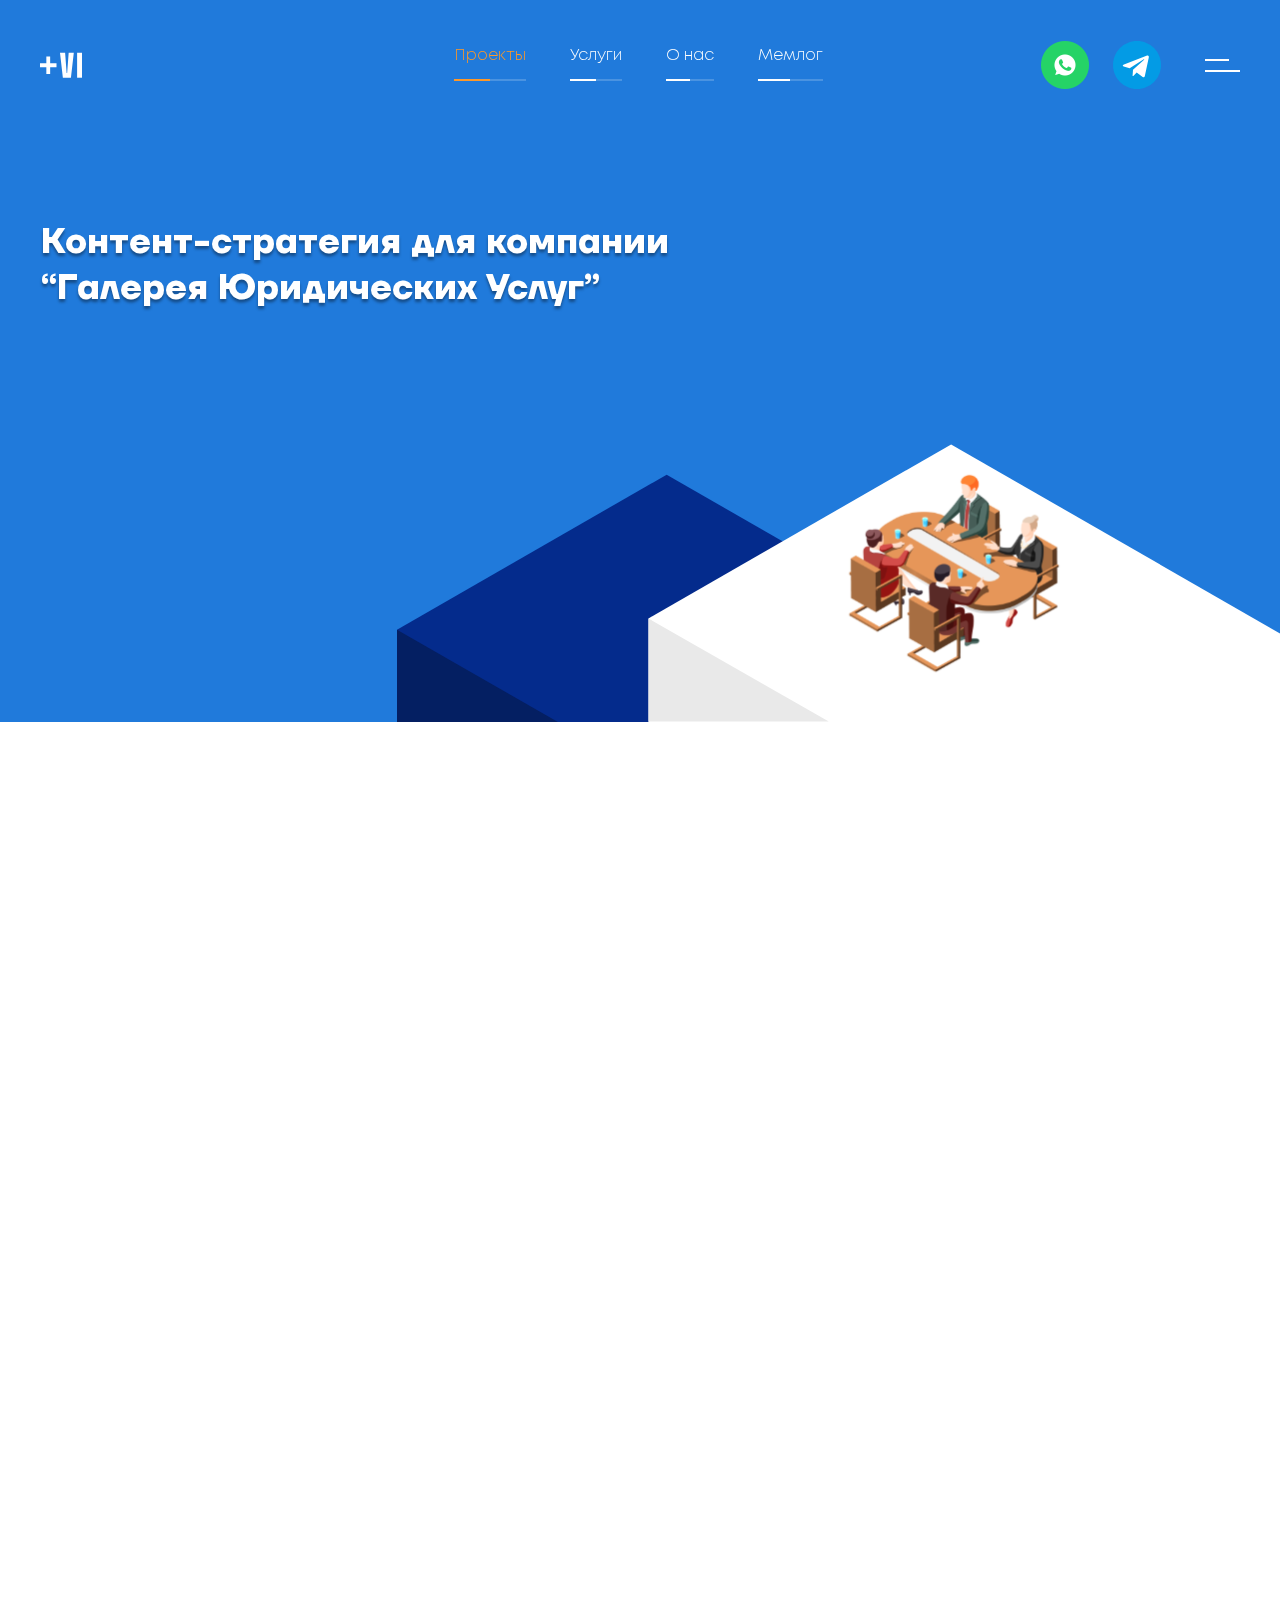
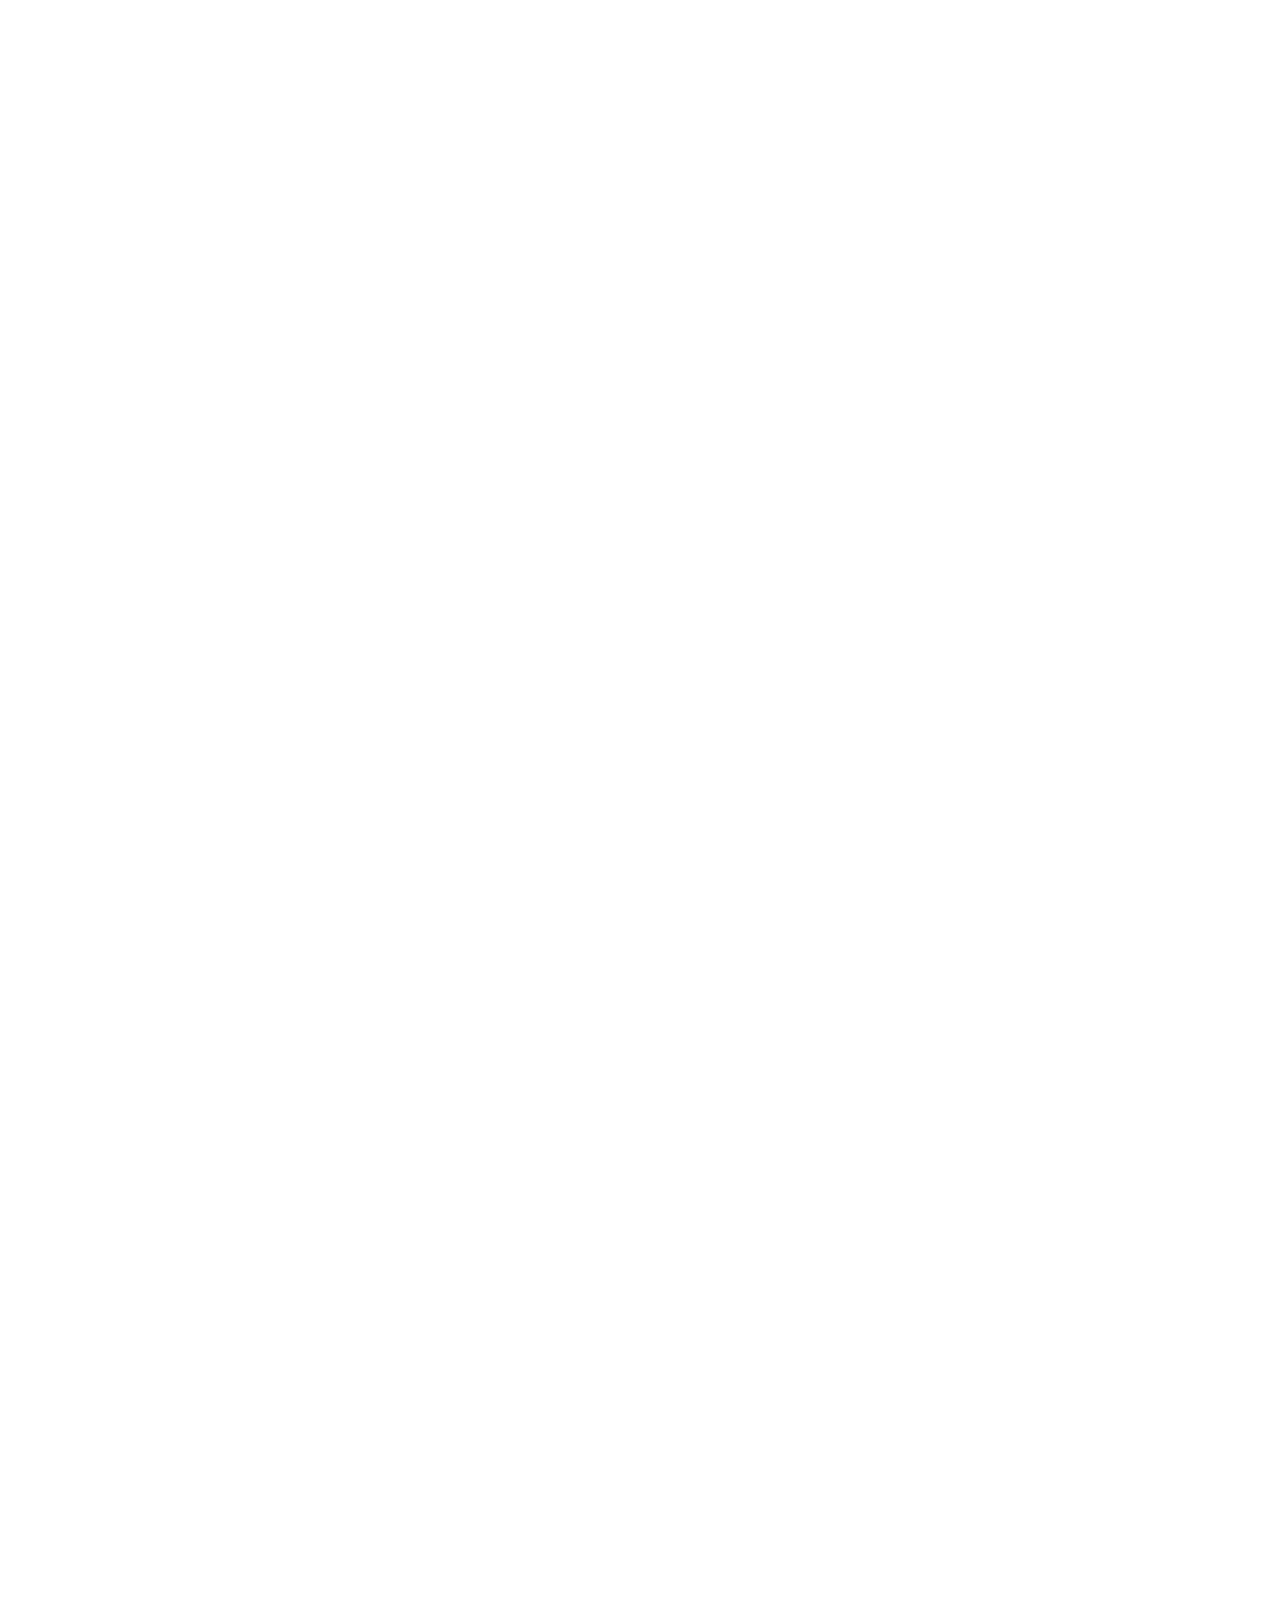
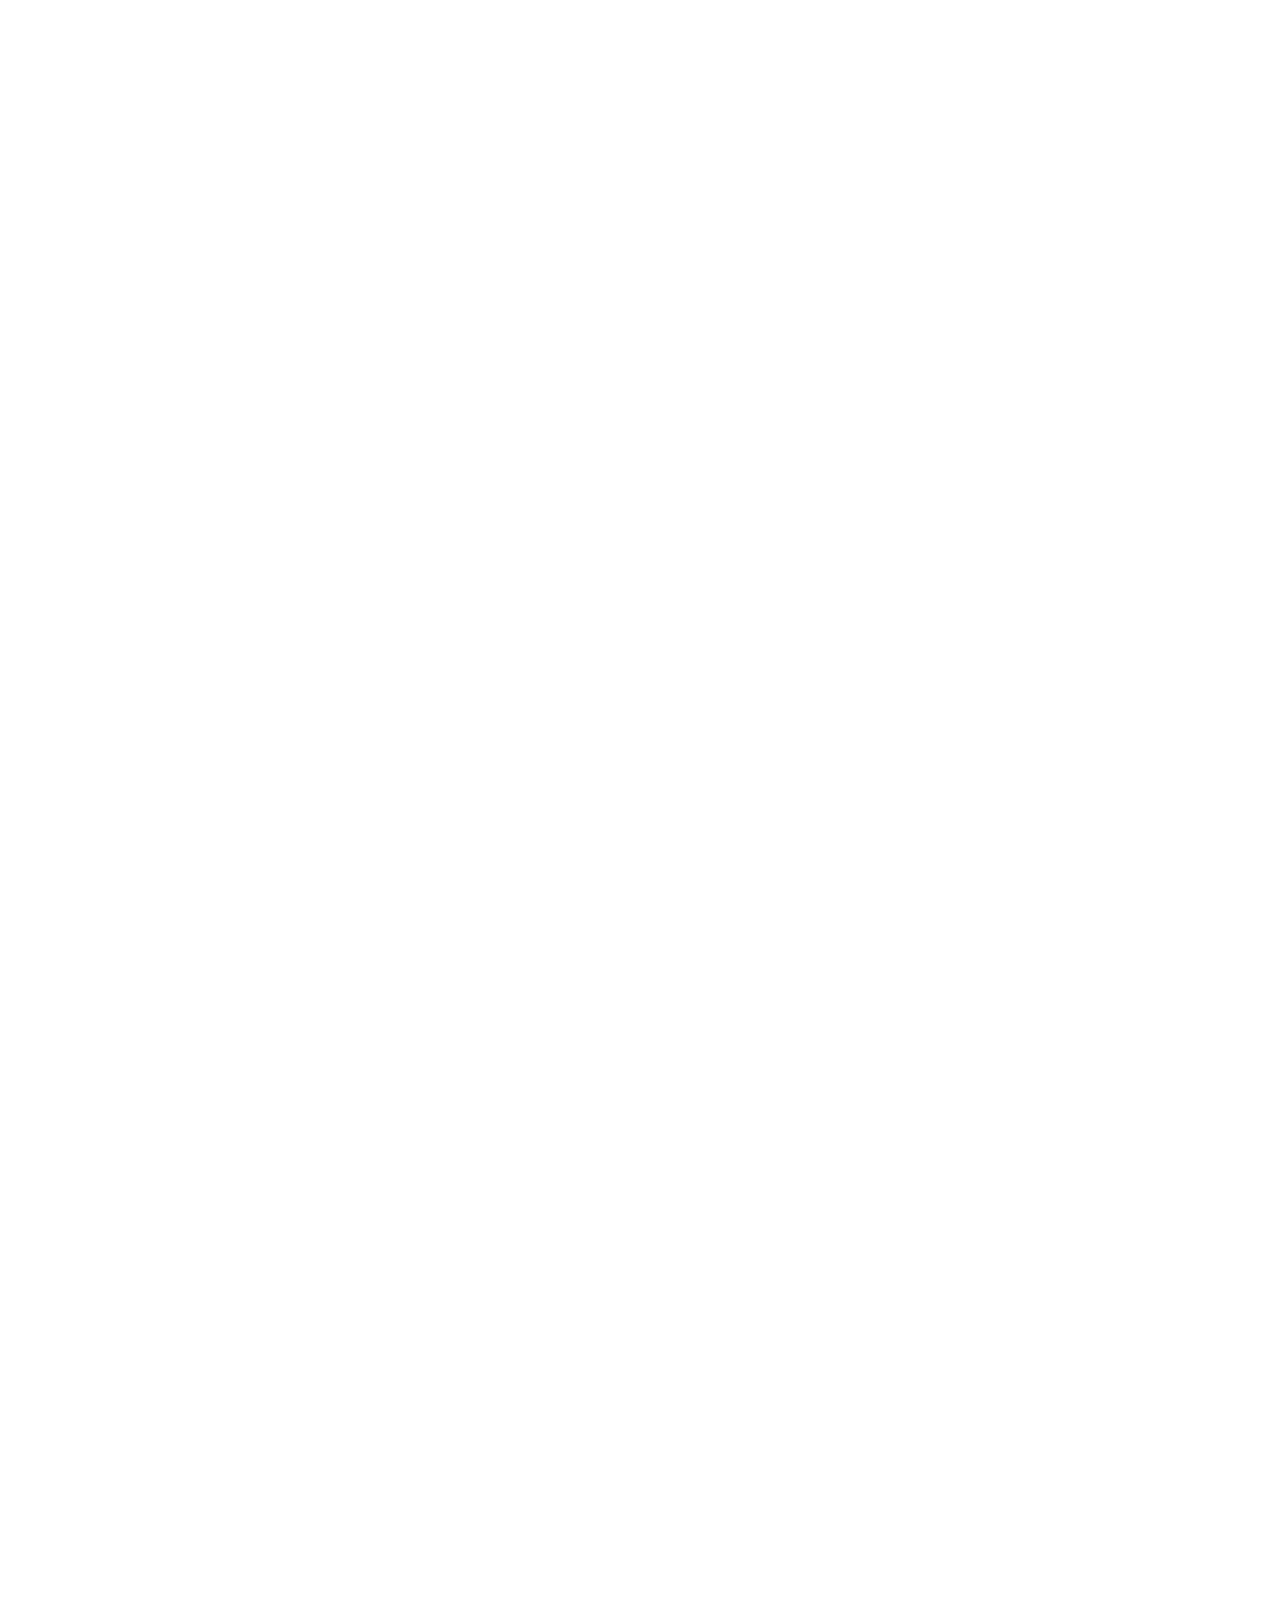
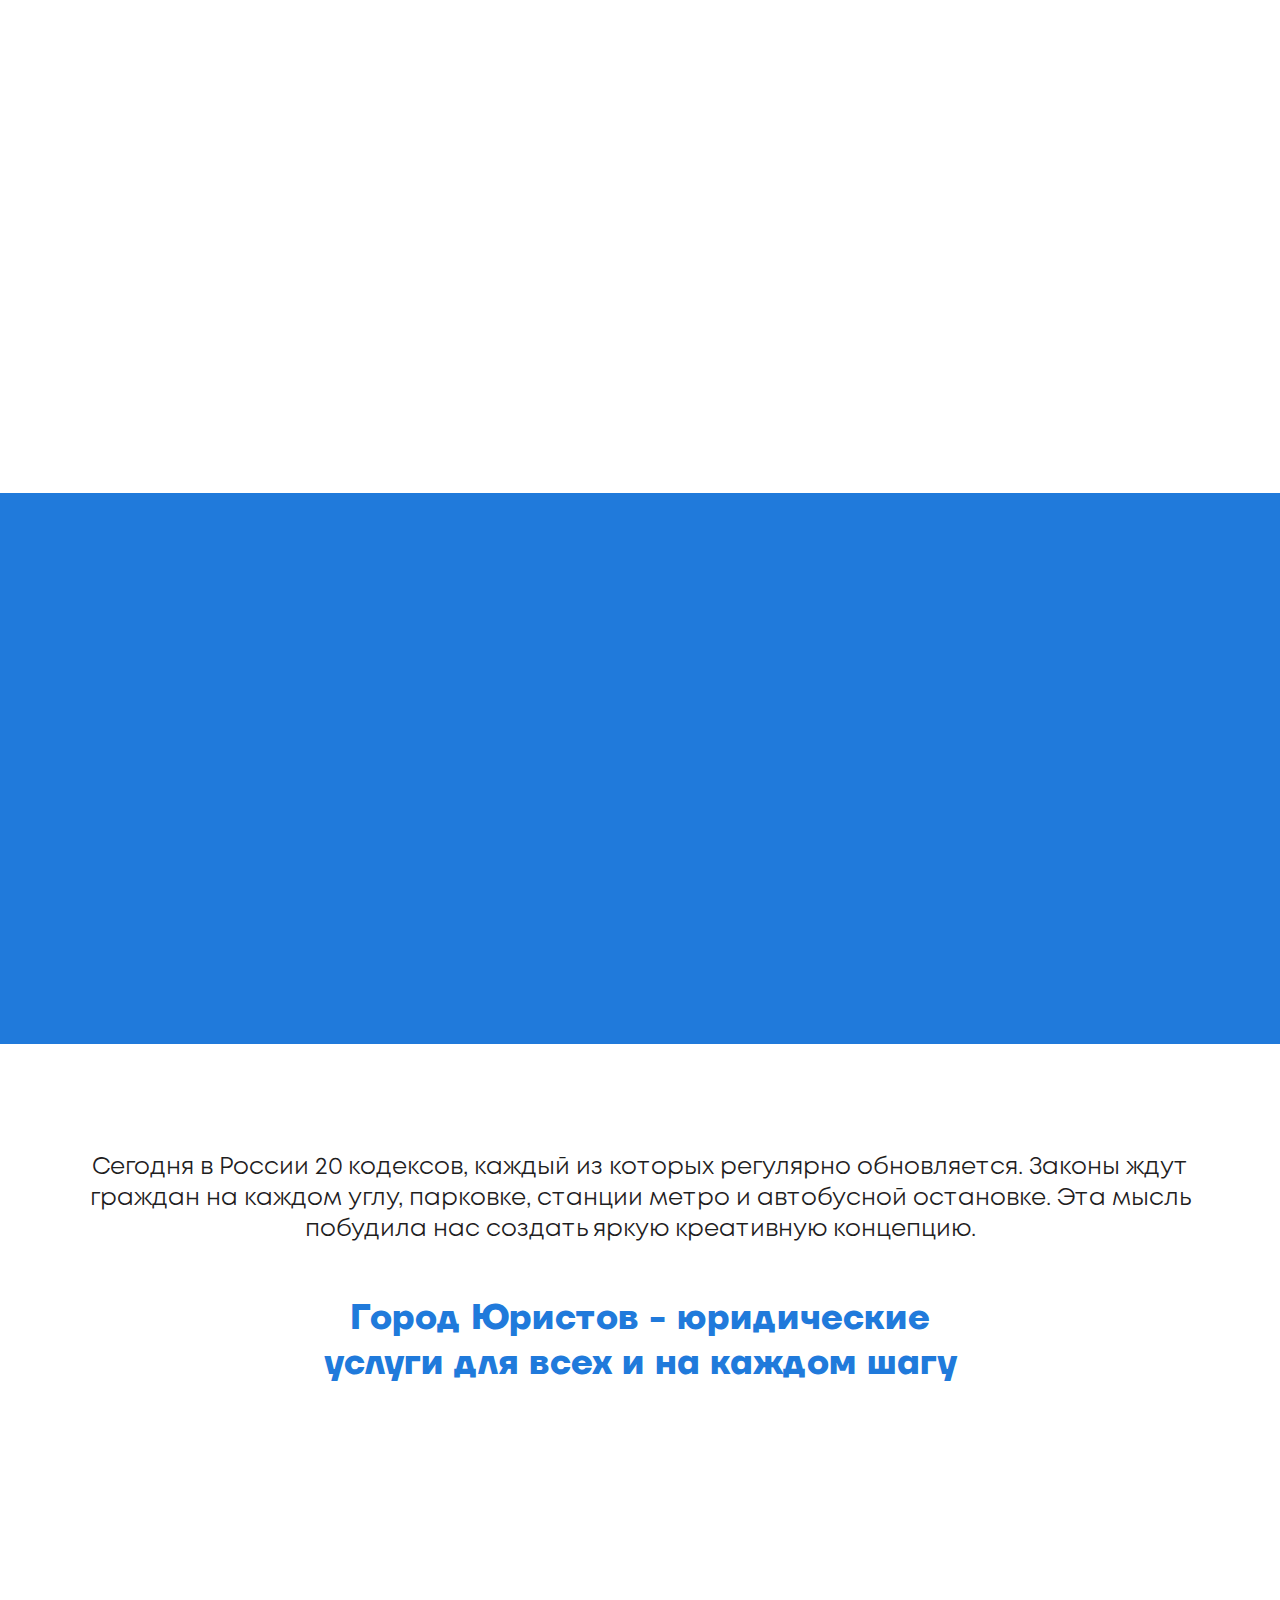
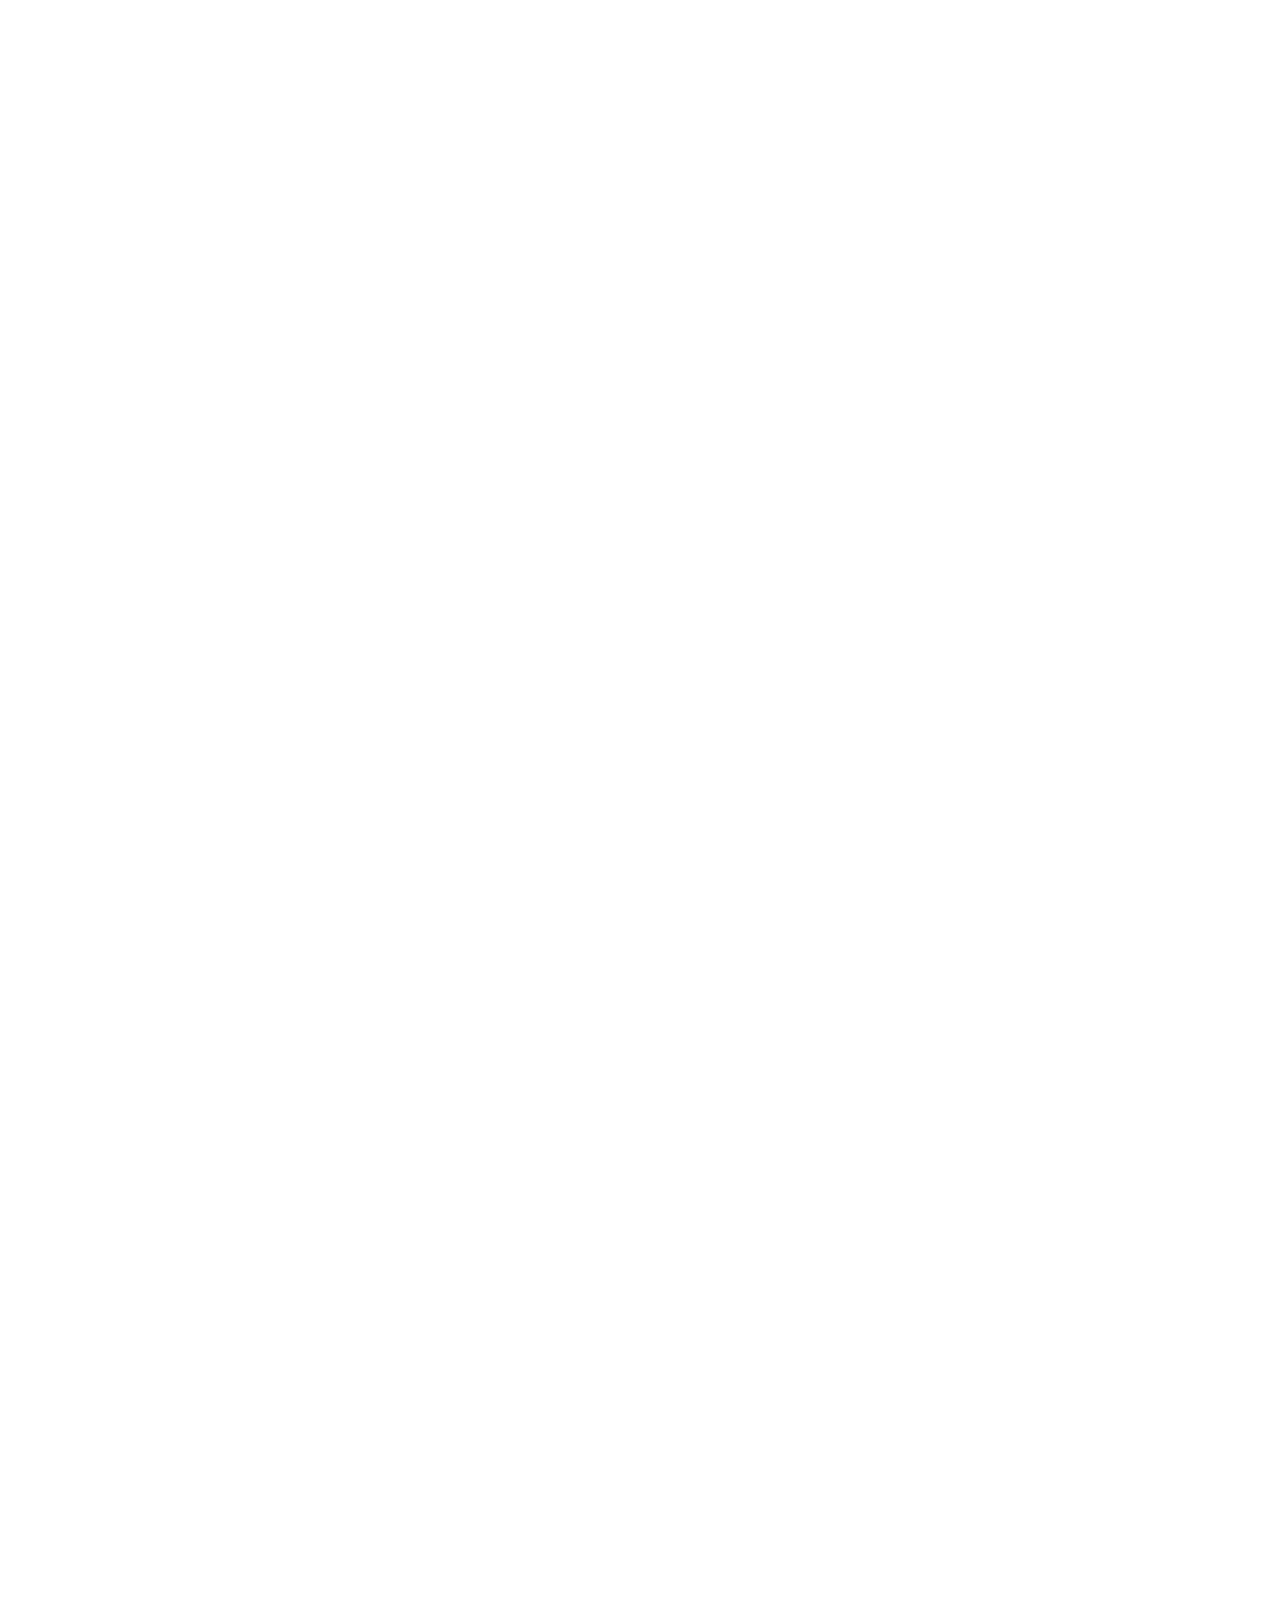
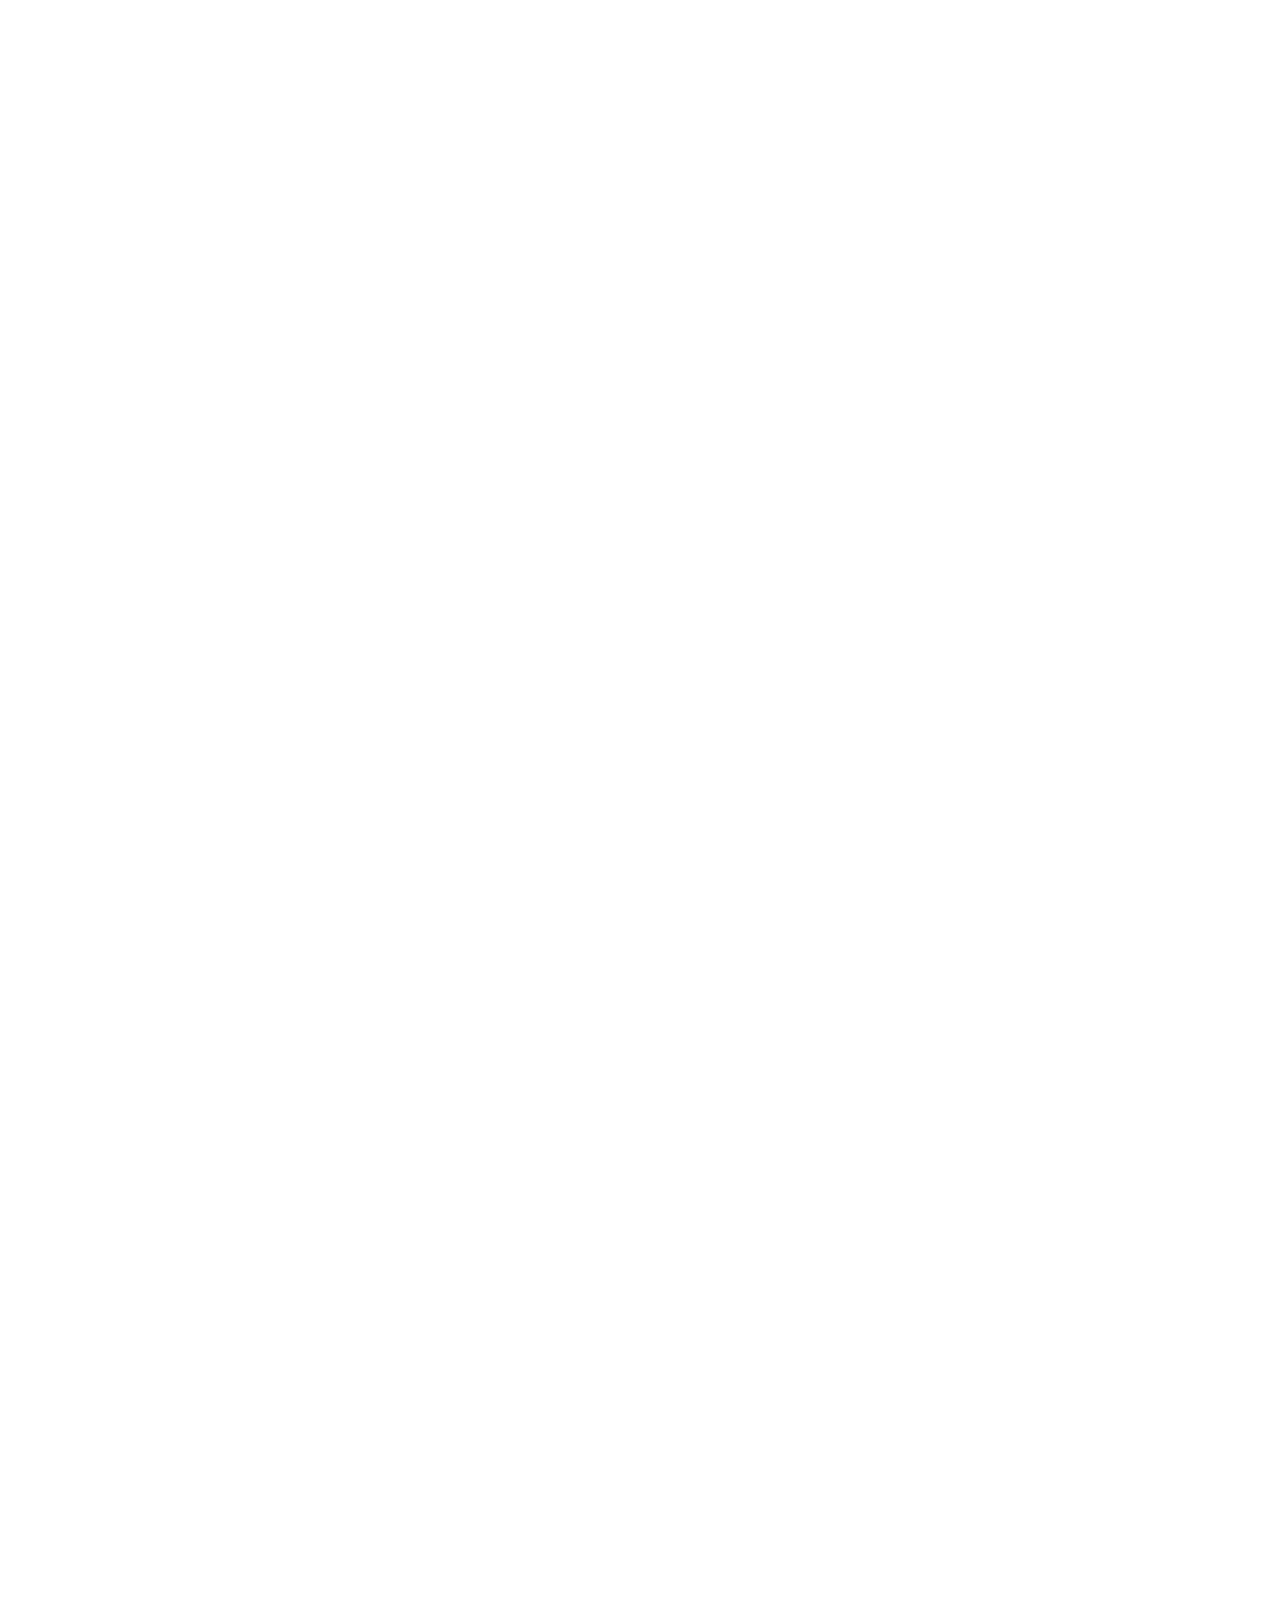
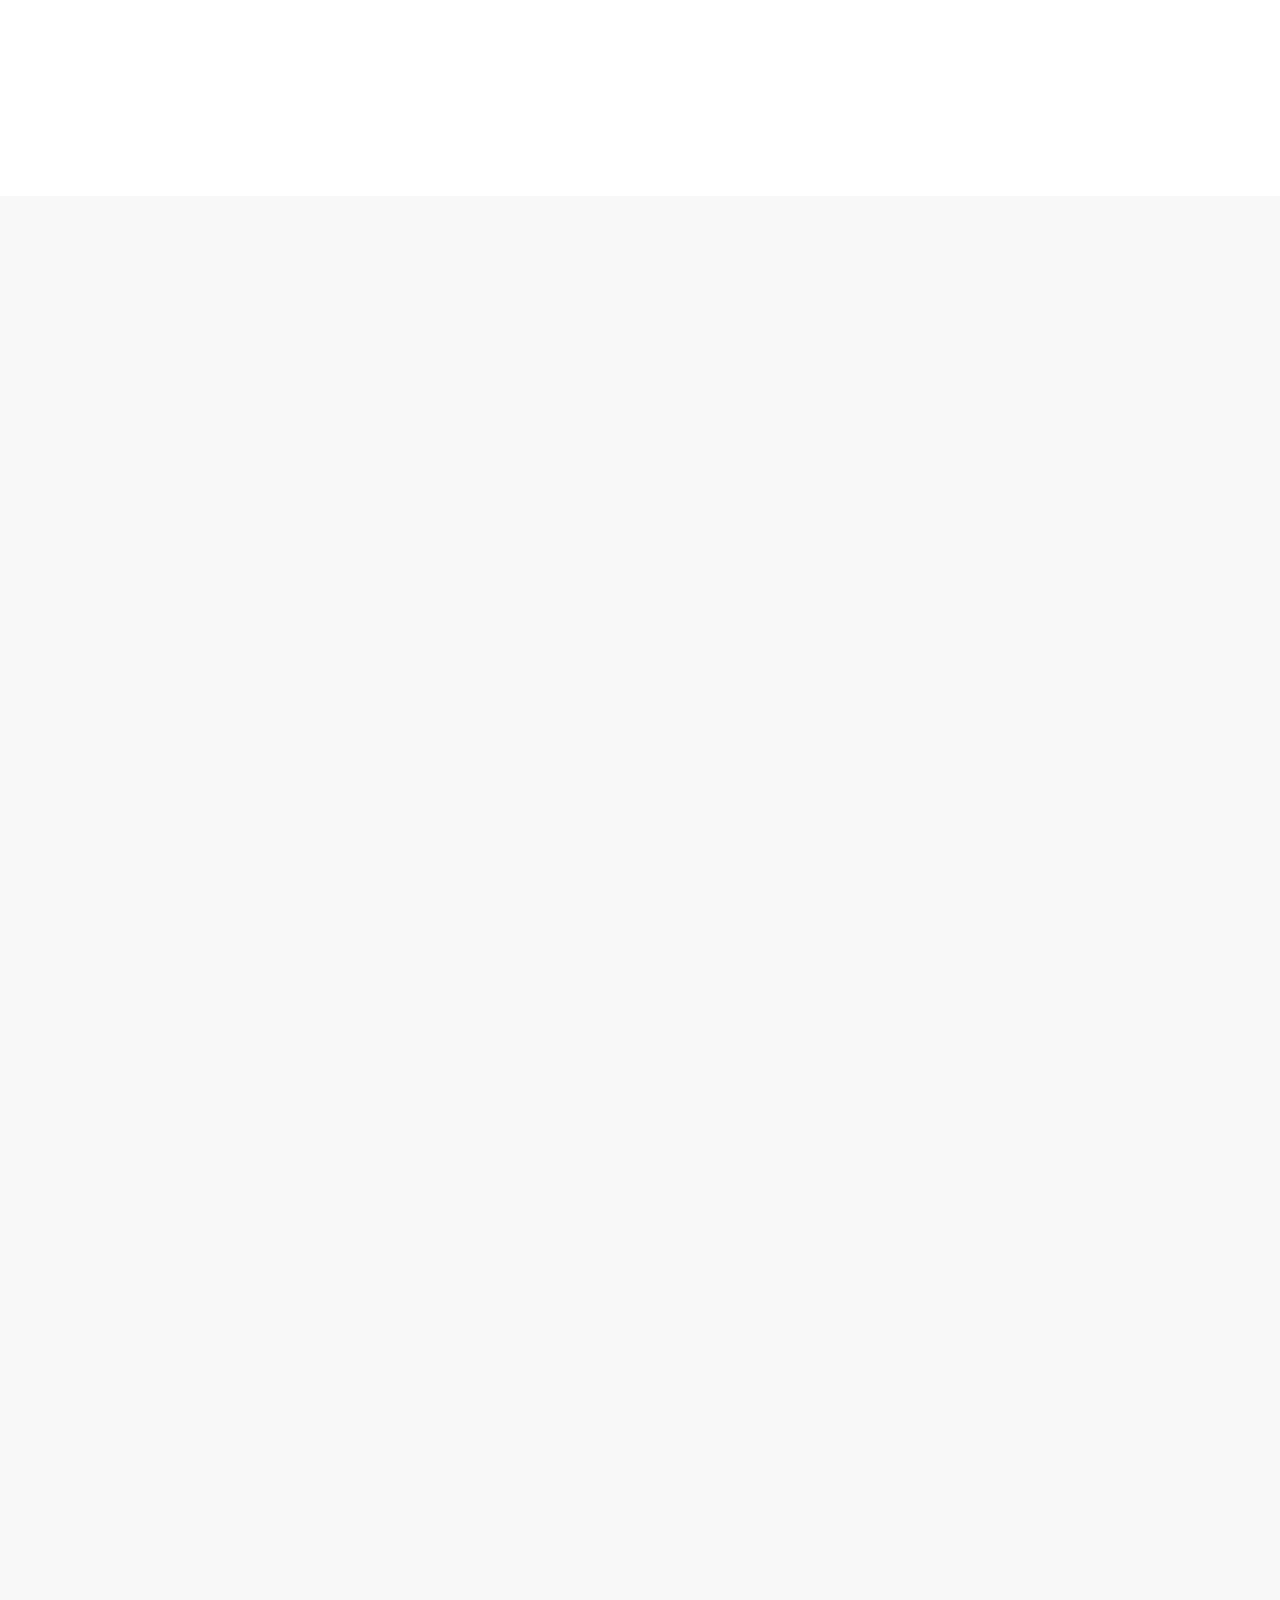
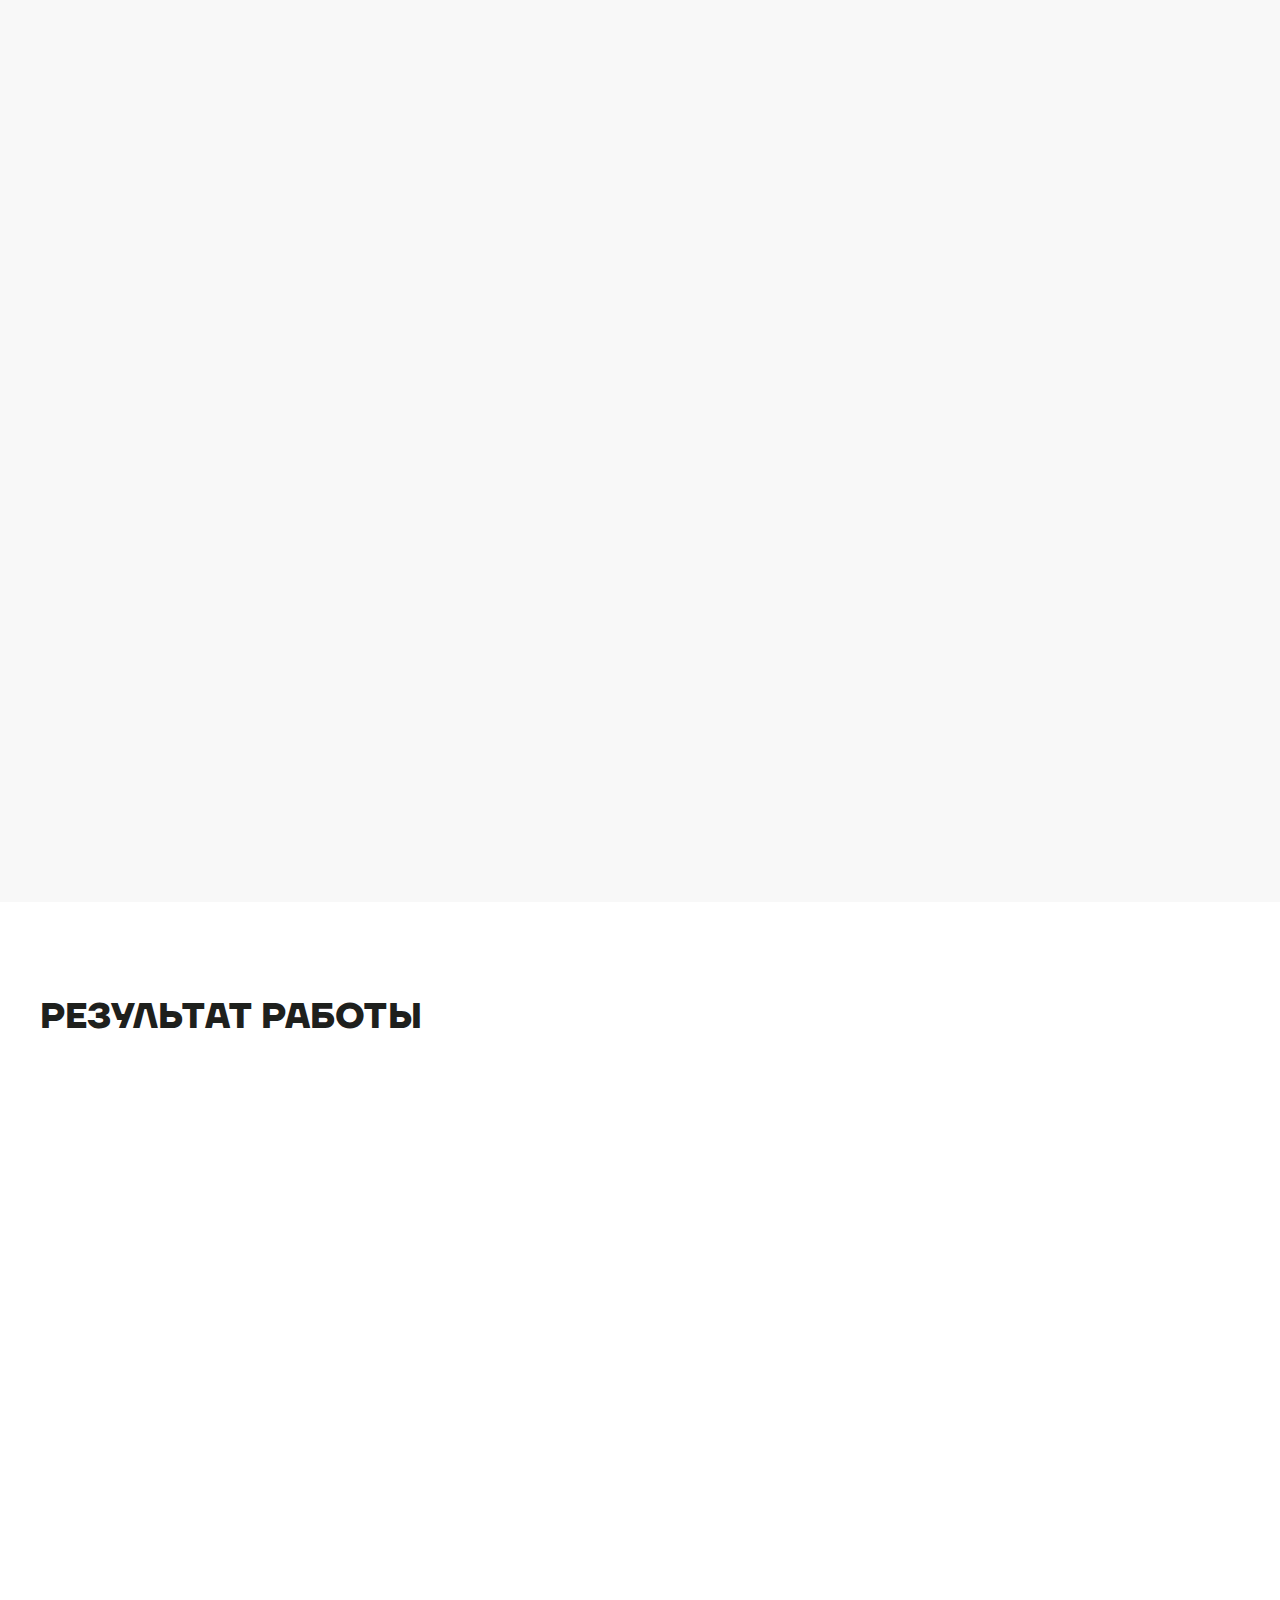
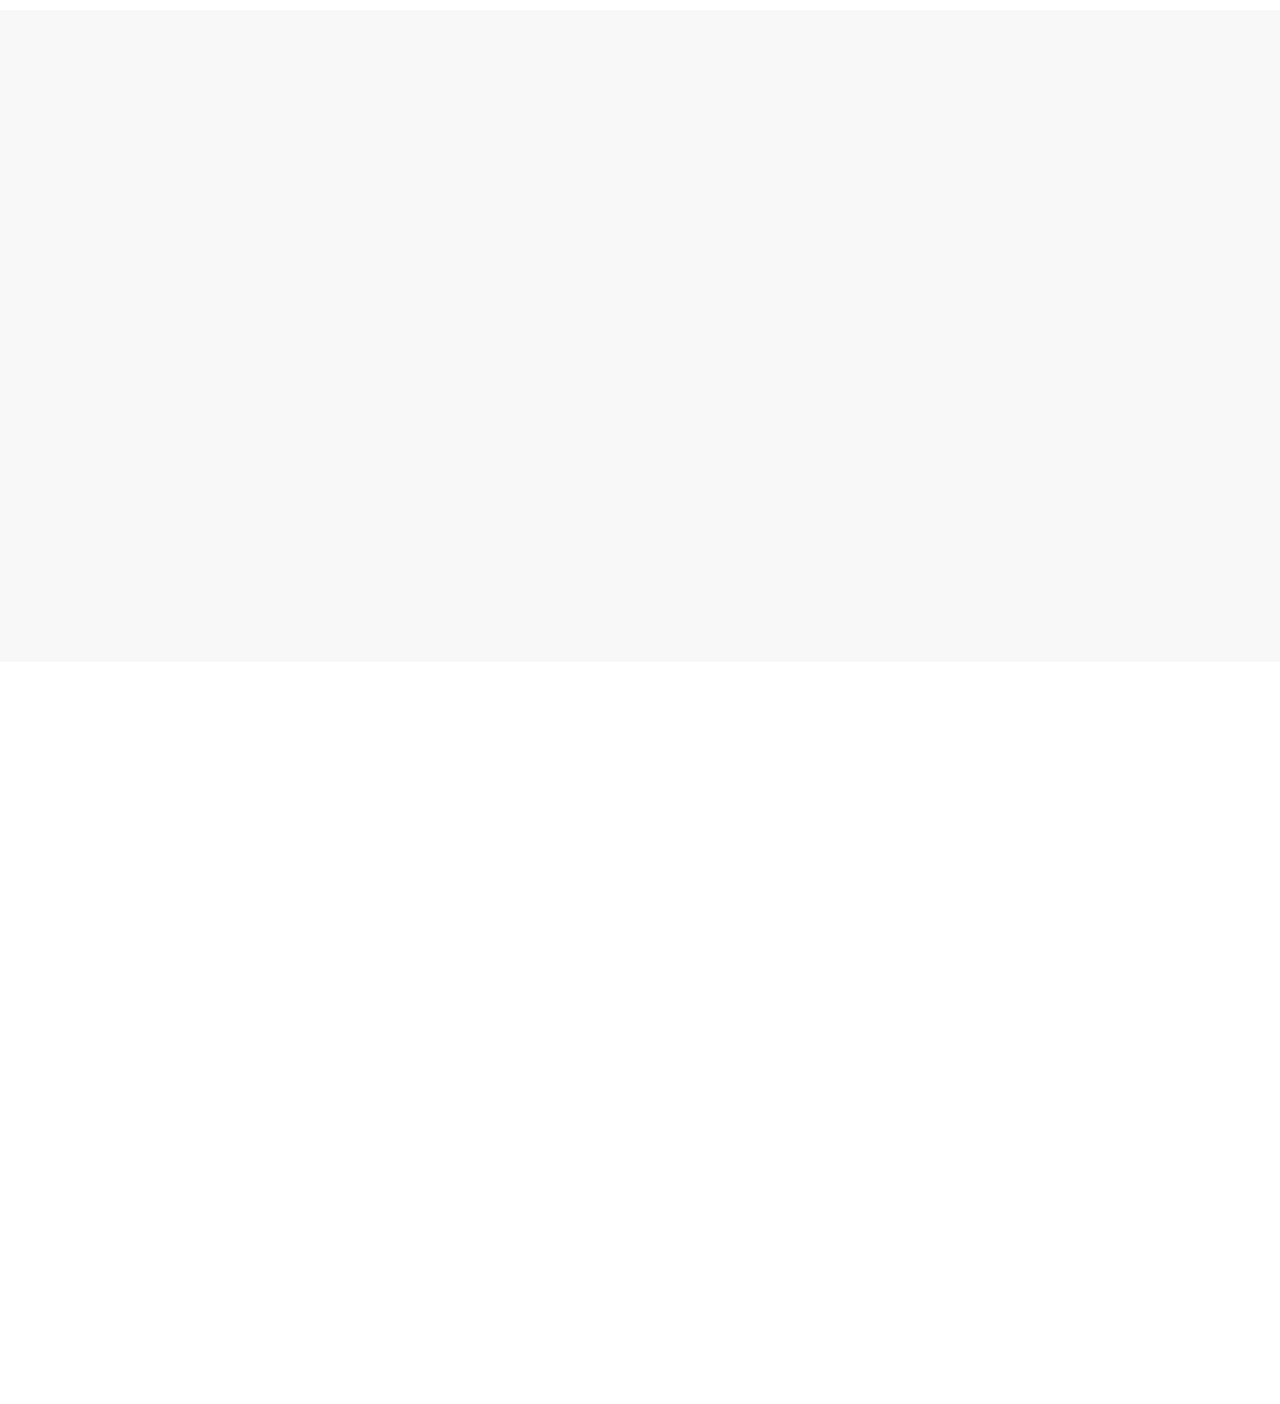
==== index.html @ 4ccc5081 "initial commit" ====
<!doctype html>
<html lang="ru">

<head>
  <!-- Required meta tags -->
  <meta charset="utf-8">
  <meta http-equiv="x-ua-compatible" content="ie=edge">
  <meta name="viewport" content="width=device-width, initial-scale=1, shrink-to-fit=no">
  <meta name="robots" content="index, follow">
  <!-- MetaTags -->
  <meta name="description" content="Description of the page less than 150 characters">
  <meta name="keywords" content="KeyWords">
  <!-- OG tags -->
  <meta property="og:type" content="website">
  <meta property="og:url" content="https://example.com">
  <meta property="og:title" content="Content Title">
  <meta property="og:image" content="https://www.developmentlogics.com/wp-content/uploads/2017/07/4.jpg">
  <meta property="og:description" content="Description Here">
  <meta property="og:site_name" content="Site Name">
  <meta property="og:locale" content="ru_RU">
  <meta name="twitter:card" content="summary">
  <meta name="twitter:title" content="Site Name">
  <meta name="twitter:description" content="Description Here">
  <meta name="twitter:image" content="https://www.developmentlogics.com/wp-content/uploads/2017/07/4.jpg">
  <!-- Favivon -->
  <link rel="shortcut icon" href="/favicon.ico" type="image/x-icon">
  <link rel="icon" type="image/png" href="https://example.com/favicon.png">
  <!-- Apple Touch Icon -->
  <link rel="apple-touch-icon" href="/custom-icon.png">
  <!-- Styles CSS -->
  <link rel="stylesheet" href="css/libs.css">
  <link rel="stylesheet" href="css/style.css">
  <!-- Fonts and Icons-->
  <title>New Project</title>
</head>

<body>
  <!-- Header -->
  <header class="container-fluid header">
    <div class="container">
      <div class="row">
        <div class="col-xl-1 col-lg-1 col-md-4 col-4" data-aos="fade-up">
          <div class="header__logo">
            <a href="#">
              <img src="img/logo.svg" alt="">
            </a>
          </div>
        </div>
        <div class="col-xl-8 col-lg-8 d-lg-block d-none">
          <nav class="header__menu">
            <ul class="header__menu_list">
              <li class="header__menu_item header__menu_item_active" data-aos="fade-up"><a href="#">Проекты</a></li>
              <li class="header__menu_item" data-aos="fade-up"><a href="#">Услуги</a></li>
              <li class="header__menu_item" data-aos="fade-up"><a href="#">О нас</a></li>
              <li class="header__menu_item" data-aos="fade-up"><a href="#">Мемлог</a></li>
            </ul>
          </nav>
        </div>
        <div class="col-xl-3 col-lg-3 col-md-8 col-8 d-flex align-items-center justify-content-end">
          <div class="header__controls">
            <div class="header__social d-md-flex d-none">
              <a class="header__social_item" href="#" data-aos="fade-up">
                <img src="img/icons/whatsapp.png" alt="">
              </a>
              <a class="header__social_item" href="#" data-aos="fade-up">
                <img src="img/icons/telegram.svg" alt="">
              </a>
            </div>
            <div class="header__burger" data-aos="fade-up">
              <button>
                <div class="hamburger_menu">
                  <div class="hamburger_menu_line hamburger_menu_line_top"></div>
                  <div class="hamburger_menu_line hamburger_menu_line_bottom"></div>
                </div>
              </button>
            </div>
          </div>
        </div>
      </div>
    </div>
  </header>
  <!-- Main -->
  <main class="container-fluid p-0">
    <!-- First Layout -->
    <section class="container-fluid first-layout">
      <div class="container px-0 px-md-3">
        <div class="first-layout__title" data-aos="fade-up" data-aos-delay="250">
          <h1>Контент-стратегия для компании <br> “Галерея Юридических Услуг”</h1>
        </div>
        <div class="first-layout__img" data-aos="fade-up" data-aos-delay="500">
          <img src="img/images/company-legacy.svg" alt="">
        </div>
      </div>
    </section>
    <!-- About Service -->
    <section class="container-fluid about-service">
      <div class="container about-service__spacing">
        <div class="row">
          <div class="col-xl-11 col-lg-11 col-10 d-flex flex-column justify-content-center">
            <p data-aos="fade-up">Галерея юридических услуг - это современная полносервисная компания, которая может предоставить практически весь спектр юридических услуг в одном месте как для граждан, так и для бизнеса. </p>
            <h2 class="h2" data-aos="fade-up">задачи</h2>
            <ul class="row about-service__tasks">
              <li class="col-xl-6 col-lg-6 col-md-12 col-sm-12 about-service__tasks_block" data-aos="fade-up">
                <span class="about-service__tasks_icon"><img src="img/icons/about-task1.svg" alt="Иконка"></span>
                <span class="about-service__tasks_text">Разработать подробную матрицу контента для развития каналов в социальных сетях.</span>
              </li>
              <li class="col-xl-6 col-lg-6 col-md-12 col-sm-12 about-service__tasks_block" data-aos="fade-up">
                <span class="about-service__tasks_icon"><img src="img/icons/about-task2.svg" alt="Иконка"></span>
                <span class="about-service__tasks_text">Разработать воронки привлечения целевой аудитории сообществ.</span>
              </li>
              <li class="col-xl-6 col-lg-6 col-md-12 col-sm-12 about-service__tasks_block" data-aos="fade-up">
                <span class="about-service__tasks_icon"><img src="img/icons/about-task3.svg" alt="Иконка"></span>
                <span class="about-service__tasks_text">Разработать costumer journey map для частных лиц и юридических лиц.</span>
              </li>
              <li class="col-xl-6 col-lg-6 col-md-12 col-sm-12 about-service__tasks_block" data-aos="fade-up">
                <span class="about-service__tasks_icon"><img src="img/icons/about-task4.svg" alt="Иконка"></span>
                <span class="about-service__tasks_text">Сформировать простую и понятную инструкцию по управлению и развитию аккаунтов в социальных сетях в сфере юридических услуг.</span>
              </li>
            </ul>
          </div>
          <div class="col-xl-1 col-lg-1 col-2 d-flex justify-content-end align-items-center" data-aos="fade-up">
            <h2 class="about-service__vertical-title">Галерея юридических услуг</h2>
          </div>
        </div>
      </div>
      <div class="container-fluid about-service__spacing about-service__gallery">
        <div class="row">
          <div class="col-xl-4 col-md-6 col-sm-6 col-12 mb-3 mb-md-5" data-aos="fade-up">
            <div class="about-service__gallery_item">
              <a data-fancybox="gallery" href="img/gallery/legal/1.jpg"><img src="img/gallery/legal/1.jpg"></a>
            </div>
          </div>
          <div class="col-xl-4 col-md-6 col-sm-6 col-12 mb-3 mb-md-5" data-aos="fade-up" data-aos-delay="200">
            <div class="about-service__gallery_item">
              <a data-fancybox="gallery" href="img/gallery/legal/2.jpg"><img src="img/gallery/legal/2.jpg"></a>
            </div>
          </div>
          <div class="col-xl-4 col-md-6 col-sm-6 col-12 mb-3 mb-md-5" data-aos="fade-up" data-aos-delay="400">
            <div class="about-service__gallery_item">
              <a data-fancybox="gallery" href="img/gallery/legal/3.jpg"><img src="img/gallery/legal/3.jpg"></a>
            </div>
          </div>
        </div>
      </div>
      <div class="container about-service__spacing">
        <h2 class="about-service__title-icon mb-4 mb-lg-5" data-aos="fade-up">
          <span class="i-legal-hammer icon"></span>
          <span class="about-service__title-icon_text">Запуск проекта: Анализ</span>
        </h2>
        <div class="row">
          <div class="col-xl-7 col-lg-7" data-aos="fade-up">
            <p> Юридические услуги изначально отдают флёром девяти кругов бюрократического ада, бесконечностью бумажной волокиты, а тема моментально вызывает порывы беспричинного сна и чувства ускоренного старения. </p>
            <p> Мы оценили уровень работы компаний с контент-маркетингом. В нише представлено мало сильных компаний с продуманным подходом к customer journey map, практически не использовались инструменты продвижения и лидогенерации. </p>
          </div>
          <div class="col-xl-5 col-lg-5 d-flex align-items-center justify-content-center" data-aos="fade-up">
            <div class="about-service__statue">
              <img src="img/images/legal-statue.png" alt="Изображения">
            </div>
          </div>
        </div>
      </div>
      <div class="container-fluid about-service__spacing px-lg-5" data-aos="fade-up">
        <div class="about-service__block-bg">
          <div class="about-service__block-bg_text">
            <p>Во время исследования онлайн-сектора юридических услуг мы выявили два конкурентных портрета:</p>
          </div>
        </div>
      </div>
      <div class="container about-service__spacing">
        <div class="row">
          <div class="col-xl-5 mb-5 mb-lg-5" data-aos="fade-up">
            <h2 class="main-title mb-4">Юридические компании</h2>
            <p> Компании, без маркетинговой стратегии. Много фотографий кабинетов, скриншотов государственных кодексов и другого спонтанного контента. </p>
            <p> Мы предположили, что для таких компаний слово “маркетинг” такое же понятное, как для многих слова “аккредитив авизованный” </p>
          </div>
          <div class="col-xl-5 mb-5 mb-lg-5 offset-xl-1" data-aos="fade-up" data-aos-delay="300">
            <h2 class="main-title mb-4">Инфлюенсеры</h2>
            <p> Лидеры мнений, которые работают над своим личным брендом. Они не имеют широкую матрицу услуг, но стараются внимательно подходить к контенту, позиционированию. </p>
          </div>
        </div>
      </div>
      <div class="container-fluid about-service__office-img" data-aos="fade-up"> </div>
      <div class="container about-service__spacing about-service__line-height pb-5" data-aos="fade-up">
        <p class="mb-5">Проводя тестирование контента на фокус-группе, мы получили общее впечатление по существующему контенту: компании стараются выразить экспертность и принадлежность к государственным структурам, а их образы перегруженные и сложные. Контент отдален от потребителя, словно компании не пытаются помочь, а наоборот порицают его за беспечное отношение к своим правам и обязанностям. </p>
        <p class="color-red font-bold">В разработке концепции мы учли эти факторы и отстроились от остальных компаний в сторону понятного, дружелюбного образа.</p>
      </div>
      <div class="container-fluid about-service__spacing px-lg-5 mt-5" data-aos="fade-up">
        <div class="about-service__block-bg">
          <div class="about-service__block-bg_img">
            <img src="img/gallery/icons-section/blue-1.svg" alt="Изображения">
          </div>
          <div class="about-service__block-bg_text about-service__block-bg_text-right">
            <p>Для компании галерея юридических услуг мы разработали большой корпоративный портал с продуманным cjm - посмотреть его можно <a href="#">здесь</a></p>
          </div>
        </div>
      </div>
      <div class="container about-service__spacing about-service__line-height">
        <div class="row">
          <div class="col-xl-12">
            <div data-aos="fade-up">
              <h2 class="about-service__title-icon mb-4">
                <span class="i-legal-paper icon"></span>
                <span class="about-service__title-icon_text">КОММУНИКАЦИИ С КЛИЕНТОМ:</span>
              </h2>
              <p>Галерея Юридических услуг стала той компанией, которая совместила дружеское отношение к клиенту одновременно удерживая высокий уровень компетентности. </p>
              <p>Instagram и Facebook стал основной площадкой коммуникации с аудиторией для нашего клиента. Наша цель была превратить аккаунты в источники нужной и полезной юридической информации, но на понятном пользователю языке.</p>
            </div>
            <div data-aos="fade-up">
              <blockquote class="about-service__blockquote"> “Когда я с юристами начинаю разговаривать, то мне кажется, что они начинают просто перечислять термины из своего какого-то словаря. А мне нужно просто объяснить, что мне с документами-то делать” </blockquote>
              <h5 class="about-service__blockquote_name">Из интервью с целевой группой.</h5>
            </div>
          </div>
        </div>
      </div>
      <div class="container-fluid about-service__spacing about-service__opportunities px-0 bg-blue">
        <div class="container">
          <div class="row">
            <div class="col-xl-9 mb-5" data-aos="fade-up">
              <h4 class="about-service__opportunities_title">Для бренда клиента мы выработали тематическую матрицу с несколькими правилами:</h4>
            </div>
            <div class="col-xl-4 col-lg-4 col-md-6 mb-3" data-aos="fade-up">
              <div class="about-service__opportunities_block">
                <h4 class="about-service__opportunities_subtitle">Простота</h4>
                <p> Контент должен быть ярким и понятным. Нет сложных заголовков и терминов, все объясняется доступно и на примерах. </p>
              </div>
            </div>
            <div class="col-xl-4 col-lg-4 col-md-6 mb-3" data-aos="fade-up" data-aos-delay="200">
              <div class="about-service__opportunities_block">
                <h4 class="about-service__opportunities_subtitle">Юмор</h4>
                <p> Позитивный tone-of-voice, подборки практически абсурдных (кек) ситуаций из российской системы правосудия. </p>
              </div>
            </div>
            <div class="col-xl-4 col-lg-4 col-md-6 mb-3" data-aos="fade-up" data-aos-delay="400">
              <div class="about-service__opportunities_block">
                <h4 class="about-service__opportunities_subtitle">Высокая ценность</h4>
                <p> Детальный разбор бытовых ситуации, комментарии юристов и кейсы компании - выигранные дела в судах. Тезисно и прозрачно по каждому процессу. </p>
              </div>
            </div>
          </div>
        </div>
      </div>
      <div class="container about-service__spacing">
        <p class="about-service__parallax_text">Сегодня в России 20 кодексов, каждый из которых регулярно обновляется. Законы ждут граждан на каждом углу, парковке, станции метро и автобусной остановке. Эта мысль побудила нас создать яркую креативную концепцию.</p>
        <h2 class="about-service__parallax_title">Город Юристов - юридические услуги для всех и на каждом шагу</h2>
      </div>
      <div class="container-fluid about-service__parallax px-0" data-aos="fade-up"> </div>
      <div class="container about-service__spacing about-service__ecosystem">
        <h2 class="h2" data-aos="fade-up">реализация: Экосистема</h2>
        <div class="row">
          <div class="col-lg-6 col-md-12 mt-lg-5 mt-4" data-aos="fade-up">
            <div class="about-service__ecosystem_block">
              <h3 class="about-service__ecosystem_title"> инстаграм </h3>
              <h4 class="about-service__ecosystem_subtitle"> Основная коммуникационная площадка. </h4>
              <p class="about-service__ecosystem_text"> wow-контент, креативные механики, повышение узнаваемости бренда. Какую задачу решит? Формирование большой, активной аудитории, с хорошей лояльностью к бренду компании. Высокий трафик на сайт </p>
            </div>
          </div>
          <div class="col-lg-6 col-md-12 mt-lg-5 mt-4" data-aos="fade-up">
            <div class="about-service__ecosystem_block">
              <h3 class="about-service__ecosystem_title"> фэйсбук </h3>
              <h4 class="about-service__ecosystem_subtitle"> Второстепенная коммуникационная площадка (визитная карточка) </h4>
              <p class="about-service__ecosystem_text"> Какую задачу решит? Вирусность контента, больше бесплатного охвата, привлечение внимание второстепенной ЦА, продажи </p>
            </div>
          </div>
          <div class="col-lg-6 col-md-12 mt-lg-5 mt-4" data-aos="fade-up">
            <div class="about-service__ecosystem_block">
              <h3 class="about-service__ecosystem_title"> вконтакте </h3>
              <h4 class="about-service__ecosystem_subtitle"> Работа с аудиторией, которая хочет быть умнее всех. Делаем анонс распродаж, бонусов. </h4>
              <p class="about-service__ecosystem_text"> Какую задачу решит? Продажи, выявление потребностей, анализ поведенческих потребностей, более дешевый контакт с ЦА. </p>
            </div>
          </div>
          <div class="col-lg-6 col-md-12 mt-lg-5 mt-4" data-aos="fade-up">
            <div class="about-service__ecosystem_block">
              <h3 class="about-service__ecosystem_title"> ютуб </h3>
              <h4 class="about-service__ecosystem_subtitle"> Поддерживающий канал бренда </h4>
              <p class="about-service__ecosystem_text"> Какую задачу решит? Трафик на сайт, повышение узнаваемости бренда. Замыкающий элемент в трафикообразующей системе. </p>
            </div>
          </div>
        </div>
      </div>
      <div class="container about-service__spacing about-service__content">
        <h2 class="h2 mb-lg-5 mb-4" data-aos="fade-up">КОНТЕНТ</h2>
        <div class="row">
          <div class="col-lg-11" data-aos="fade-up">
            <p>Тренд этого года - изометрические иллюстрации, концепт который помог интересно и стильно отразить ценности бренда и его основные смыслы. </p>
            <p>Кроме того, изометрия была частью айдентики бренда клиента, что в общем отображении всех маркетинговых ресурсов компании давало единый стиль.</p>
          </div>
        </div>
        <div class="row">
          <div class="col-lg-4 col-md-6 col-12" data-aos="fade-up">
            <div class="about-service__content_item">
              <img src="img/gallery/legal-instagram/1.jpg" alt="Изображения">
            </div>
          </div>
          <div class="col-lg-4 col-md-6 col-12" data-aos="fade-up">
            <div class="about-service__content_item">
              <img src="img/gallery/legal-instagram/2.jpg" alt="Изображения">
            </div>
          </div>
          <div class="col-lg-4 col-md-6 col-12" data-aos="fade-up">
            <div class="about-service__content_item">
              <img src="img/gallery/legal-instagram/3.jpg" alt="Изображения">
            </div>
          </div>
          <div class="col-lg-4 col-md-6 col-12" data-aos="fade-up">
            <div class="about-service__content_item">
              <img src="img/gallery/legal-instagram/4.jpg" alt="Изображения">
            </div>
          </div>
          <div class="col-lg-4 col-md-6 col-12" data-aos="fade-up">
            <div class="about-service__content_item">
              <img src="img/gallery/legal-instagram/5.jpg" alt="Изображения">
            </div>
          </div>
          <div class="col-lg-4 col-md-6 col-12" data-aos="fade-up">
            <div class="about-service__content_item">
              <img src="img/gallery/legal-instagram/6.jpg" alt="Изображения">
            </div>
          </div>
        </div>
        <h2 class="h2 about-service__content_title " data-aos="fade-up">Customer Journey Map в социальных сетях</h2>
        <div class="about-service__content_plan d-none d-sm-block" data-aos="fade-up">
          <img src="img/gallery/legal-instagram/content-plan.svg" alt="Изображения">
        </div>
        <div class="about-service__content_plan d-block d-sm-none" data-aos="fade-up">
          <img src="img/gallery/legal-instagram/mobile-content-plan.svg" alt="Изображения">
        </div>
      </div>
      <div class="container-fluid about-service__tools">
        <div class="container">
          <h2 class="h2 about-service__tools_title" data-aos="fade-up">Этапы разработки контент-плана и его промотирование</h2>
          <div class="about-service__tools_list">
            <ol>
              <li data-aos="fade-up">Рассматривается конкретный возраст аудитории </li>
              <li data-aos="fade-up">Выделяются проблемы</li>
              <li data-aos="fade-up">Каждая тема расписывается на главную и второстепенную тему</li>
              <li data-aos="fade-up">Заголовок темы адаптируется под Call-to-action</li>
              <li data-aos="fade-up">CTA адаптируется под формат (сториз, лента, пре-ролл)</li>
              <li data-aos="fade-up">Креатив разрабатывается в смысловой связке с темой поста.</li>
              <li data-aos="fade-up">Запускается таргет</li>
            </ol>
          </div>
          <div class="row mt-5">
            <div class="col-lg-9 mt-lg-5">
              <h2 class="h2 mb-lg-5" data-aos="fade-up">Инструменты вовлечения:</h2>
              <p data-aos="fade-up">Контент-стратегия предполагает использование полностью интерактивного контента для более крепкой коммуникации с клиентом: квесты, детективы, квизы и другие игорвые механники.</p>
            </div>
          </div>
        </div>
      </div>
      <div class="container-fluid about-service__tools about-service__tools_gallery">
        <div class="container">
          <h2 class="h2" data-aos="fade-up">Пример теста</h2>
          <div class="about-service__tools_test" data-aos="fade-up">
            <div class="about-service__tools_test_item"><img src="img/gallery/legal-instagram/test-1.jpg" alt="Изображения"></div>
            <div class="about-service__tools_test_item"><img src="img/gallery/legal-instagram/test2.jpg" alt="Изображения"></div>
            <div class="about-service__tools_test_item"><img src="img/gallery/legal-instagram/test3.jpg" alt="Изображения"></div>
            <div class="about-service__tools_test_item"><img src="img/gallery/legal-instagram/test4.jpg" alt="Изображения"></div>
            <div class="about-service__tools_test_item"><img src="img/gallery/legal-instagram/test5.jpg" alt="Изображения"></div>
          </div>
        </div>
      </div>
      <div class="container-fluid about-service__tools about-service__tools_gallery about-service__tools_game">
        <div class="container">
          <h2 class="h2" data-aos="fade-up">Пример игровой механики на вовлечение</h2>
          <div class="about-service__tools_test" data-aos="fade-up">
            <div class="about-service__tools_test_item"><img src="img/gallery/legal-instagram/game1.jpg" alt="Изображения"></div>
            <div class="about-service__tools_test_item"><img src="img/gallery/legal-instagram/game2.jpg" alt="Изображения"></div>
            <div class="about-service__tools_test_item"><img src="img/gallery/legal-instagram/game3.jpg" alt="Изображения"></div>
            <div class="about-service__tools_test_item"><img src="img/gallery/legal-instagram/game4.jpg" alt="Изображения"></div>
            <div class="about-service__tools_test_item"><img src="img/gallery/legal-instagram/game5.jpg" alt="Изображения"></div>
            <div class="about-service__tools_test_item"><img src="img/gallery/legal-instagram/game6.jpg" alt="Изображения"></div>
          </div>
        </div>
      </div>
      <!-- Numbers Section -->
      <div class="container about-service__spacing numbers-section">
        <h2 class="h2 mb-5">Результат работы</h2>
        <div class="row mt-lg-5">
          <div class="col-xl-4 col-lg-4 col-md-6 col-12 mb-4" data-aos="fade-up">
            <div class="numbers-section__card">
              <div class="numbers-section__card_title">25 дней</div>
              <div class="numbers-section__card_content">Ушло на разработку контентной стратегии </div>
            </div>
          </div>
          <div class="col-xl-4 col-lg-4 col-md-6 col-12 mb-4" data-aos="fade-up" data-aos-delay="100">
            <div class="numbers-section__card">
              <div class="numbers-section__card_title">30 человек</div>
              <div class="numbers-section__card_content">С таким количеством людей провели интервью менеджеры </div>
            </div>
          </div>
          <div class="col-xl-4 col-lg-4 col-md-6 col-12 mb-4" data-aos="fade-up" data-aos-delay="200">
            <div class="numbers-section__card">
              <div class="numbers-section__card_title">6 месяцев</div>
              <div class="numbers-section__card_content">Минимальный срок жизни этой стратегии </div>
            </div>
          </div>
          <div class="col-xl-4 col-lg-4 col-md-6 col-12 mb-4" data-aos="fade-up" data-aos-delay="300">
            <div class="numbers-section__card">
              <div class="numbers-section__card_title">3 человека</div>
              <div class="numbers-section__card_content">Участвовало в разработке документа </div>
            </div>
          </div>
          <div class="col-xl-4 col-lg-4 col-md-6 col-12 mb-4" data-aos="fade-up" data-aos-delay="400">
            <div class="numbers-section__card">
              <div class="numbers-section__card_title">Это сериал!</div>
              <div class="numbers-section__card_content">Самый восторженный отзыв от клиента </div>
            </div>
          </div>
          <div class="col-xl-4 col-lg-4 col-md-6 col-12 mb-4" data-aos="fade-up" data-aos-delay="500">
            <div class="numbers-section__card">
              <div class="numbers-section__card_title">Заказать</div>
              <div class="numbers-section__card_content">Такую стратегию Вы можете просто заполнив наш бриф </div>
            </div>
          </div>
        </div>
      </div>
      <div class="container-fluid about-service__spacing other-cases mt-5 px-0 bg-grey">
        <div class="container" data-aos="fade-up">
          <h2 class="other-cases__title">Другие кейсы</h2>
          <!-- Swiper -->
          <div class="swiper-container">
            <div class="swiper-wrapper">
              <div class="swiper-slide">
                <a href="#" class="other-cases__card">
                  <div class="other-cases__card_img">
                    <img src="img/slider/others-1.jpg" alt="Изображения">
                  </div>
                  <h3 class="other-cases__card_title">Пивоваренный завод “Хадыженское”</h3>
                  <p class="other-cases__card_content">Какой-то текст про кейс, но более мелким шрифтом</p>
                </a>
              </div>
              <div class="swiper-slide">
                <a href="#" class="other-cases__card">
                  <div class="other-cases__card_img">
                    <img src="img/slider/others-2.jpg" alt="Изображения">
                  </div>
                  <h3 class="other-cases__card_title">Пивоваренный завод “Хадыженское”</h3>
                  <p class="other-cases__card_content">Какой-то текст про кейс, но более мелким шрифтом</p>
                </a>
              </div>
              <div class="swiper-slide">
                <a href="#" class="other-cases__card">
                  <div class="other-cases__card_img">
                    <img src="img/slider/others-3.jpg" alt="Изображения">
                  </div>
                  <h3 class="other-cases__card_title">Пивоваренный завод “Хадыженское”</h3>
                  <p class="other-cases__card_content">Какой-то текст про кейс, но более мелким шрифтом</p>
                </a>
              </div>
              <div class="swiper-slide">
                <a href="#" class="other-cases__card">
                  <div class="other-cases__card_img">
                    <img src="img/slider/others-1.jpg" alt="Изображения">
                  </div>
                  <h3 class="other-cases__card_title">Пивоваренный завод “Хадыженское”</h3>
                  <p class="other-cases__card_content">Какой-то текст про кейс, но более мелким шрифтом</p>
                </a>
              </div>
            </div>
          </div>
        </div>
      </div>
    </section>
  </main>
  <!-- Footer -->
  <footer class="container-fluid footer">
    <div class="container px-0 px-md-3">
      <div class="row">
        <div class="col-xl-6">
          <div class="row">
            <div class="col-xl-4 col-lg-4 col-md-6 col-6 mb-5" data-aos="fade-up">
              <div class="footer__links">
                <h3 class="footer__links_title">О нас</h3>
                <ul class="footer__links_list">
                  <li>
                    <a href="#">Проекты</a>
                  </li>
                  <li>
                    <a href="#">Услуги</a>
                  </li>
                  <li>
                    <a href="#">Агентство</a>
                  </li>
                  <li>
                    <a href="#">Мемлог</a>
                  </li>
                </ul>
              </div>
            </div>
            <div class="col-xl-4 col-lg-4 col-md-6 col-6 mb-5" data-aos="fade-up" data-aos-delay="100">
              <div class="footer__links">
                <h3 class="footer__links_title">Контакты</h3>
                <ul class="footer__links_list">
                  <li>
                    <a href="#">info@tvi.agency</a>
                  </li>
                  <li>
                    <a href="#">+7 800 240 40 55</a>
                  </li>
                </ul>
              </div>
            </div>
            <div class="col-xl-4 col-lg-4 col-md-12 mb-2" data-aos="fade-up" data-aos-delay="200">
              <div class="footer__links footer__social">
                <h3 class="footer__links_title">Соцсети</h3>
                <ul class="footer__links_list">
                  <li>
                    <a href="#">instagram</a>
                  </li>
                  <li>
                    <a href="#">facebook</a>
                  </li>
                  <li>
                    <a href="#">telegram-канал</a>
                  </li>
                </ul>
              </div>
            </div>
          </div>
        </div>
        <div class="col-xl-6" data-aos="fade-up" data-aos-delay="300">
          <form class="footer__form" action="#">
            <div class="footer__form_title"> Подпишись на рассылку </div>
            <div class="footer__form_input">
              <label for="footer_name">Ваш email</label>
              <input id="footer_name" type="email">
              <button class="" type="submit">
                <img src="img/icons/slider-arrow-white.svg" alt="">
              </button>
            </div>
          </form>
        </div>
        <div class="col-12 d-flex justify-content-center" data-aos="fade-up">
          <p class="footer__copyright">Бандиты! Посещая наш сайт, вы даете согласие на обработку персональных данных и соглашаетесь с политикой конфиденциальности</p>
        </div>
      </div>
    </div>
  </footer>
  <!-- Scripts -->
  <script src="js/libs.min.js"></script>
  <script src="js/main.js"></script>
</body>

</html>
---- css/style.css ----
@font-face{font-family:"Mont";src:url("../fonts/Mont/Mont-Light.woff") format("woff"),url("../fonts/Mont/Mont-Light.woff2") format("woff2");font-weight:300;font-style:normal;font-display:swap}@font-face{font-family:"Mont";src:url("../fonts/Mont/Mont-Book.woff") format("woff"),url("../fonts/Mont/Mont-Book.woff2") format("woff2");font-weight:400;font-style:normal;font-display:swap}@font-face{font-family:"Mont";src:url("../fonts/Mont/Mont-Regular.woff") format("woff"),url("../fonts/Mont/Mont-Regular.woff2") format("woff2");font-weight:500;font-style:normal;font-display:swap}@font-face{font-family:"Mont";src:url("../fonts/Mont/Mont-Semibold.woff") format("woff"),url("../fonts/Mont/Mont-Semibold.woff2") format("woff2");font-weight:600;font-style:normal;font-display:swap}@font-face{font-family:"Mont";src:url("../fonts/Mont/Mont-Bold.woff") format("woff"),url("../fonts/Mont/Mont-Bold.woff2") format("woff2");font-weight:bold;font-style:normal;font-display:swap}@font-face{font-family:"TTFirsNeue";src:url("../fonts/TTFirsNeue/TTFirsNeue-Regular.woff") format("woff"),url("../fonts/TTFirsNeue/TTFirsNeue-Regular.woff2") format("woff2");font-weight:normal;font-style:normal;font-display:swap}@font-face{font-family:"TTFirsNeue";src:url("../fonts/TTFirsNeue/TTFirsNeue-Bold.woff") format("woff"),url("../fonts/TTFirsNeue/TTFirsNeue-Bold.woff2") format("woff2");font-weight:bold;font-style:normal;font-display:swap}html,body{font-family:"Mont",sans-serif;font-weight:normal;line-height:1.3}@media screen and (max-width: 576px){html,body{line-height:1.65}}h1,h2,h3,h4,h5,h6{font-family:"TTFirsNeue",sans-serif;color:#1E201D}h1{font-size:35px}@media screen and (max-width: 992px){h1{font-size:30px}}@media screen and (max-width: 576px){h1{font-size:24px}}p{margin-bottom:1em}p,span{color:#1E201D;font-size:24px;font-weight:400}@media screen and (max-width: 992px){p,span{font-size:20px}}@media screen and (max-width: 576px){p,span{font-size:14px}}b,strong{font-weight:bold}blockquote{font-style:italic;text-align:right;font-size:25px}@media screen and (max-width: 576px){blockquote{font-size:18px}}a{font-family:"Mont",sans-serif}ul{list-style:none;margin:0;padding:0}img{width:100%;height:auto;display:block}button{margin:0;padding:0;border:none;background-color:transparent}button:focus{outline:none;border:none}input{width:100%;border:none;padding:5px 15px}input:focus{outline:none;border:none}@media screen and (max-width: 576px){.container{padding-left:20px;padding-right:20px}}.main-title{font-size:25px;text-transform:uppercase;padding:5px 0 15px;position:relative;display:inline-block;line-height:1.4}.main-title__big{font-size:35px;display:block}@media screen and (max-width: 576px){.main-title__big{font-size:24px}}.main-title__big::after{background-color:#207ADB}.card-bordered{padding:20px 30px;border:1px solid #DBDBDB;border-radius:2px;display:-webkit-box;display:-ms-flexbox;display:flex;-webkit-box-align:center;-ms-flex-align:center;align-items:center;-webkit-box-pack:center;-ms-flex-pack:center;justify-content:center}.card-bordered img{height:255px;-o-object-fit:contain;object-fit:contain}@media screen and (max-width: 992px){.card-bordered img{height:auto}}.image-with-shadow{overflow:hidden;border-radius:5px;-webkit-box-shadow:0px 4px 18px rgba(0,0,0,0.15);box-shadow:0px 4px 18px rgba(0,0,0,0.15)}.color-red{color:#F54528}.bg-blue{background-color:#207ADB}.bg-grey{background-color:#F8F8F8}.font-bold{font-weight:bold}.h2{font-size:35px;text-transform:uppercase;margin:35px 0}@media screen and (max-width: 576px){.h2{font-size:25px}}.uppercase{text-transform:uppercase}.header{position:fixed;top:0;z-index:10;padding:41px 0 15px;background-color:#207ADB;-webkit-transition:300ms ease-in-out;-o-transition:300ms ease-in-out;transition:300ms ease-in-out}@media screen and (max-width: 992px){.header{padding-top:15px}}.header-active{padding:15px 0;background-color:#267fdf}.header__logo{width:42px;height:100%;display:-webkit-box;display:-ms-flexbox;display:flex;-webkit-box-align:center;-ms-flex-align:center;align-items:center}.header__menu{display:-webkit-box;display:-ms-flexbox;display:flex;-webkit-box-align:center;-ms-flex-align:center;align-items:center;-webkit-box-pack:end;-ms-flex-pack:end;justify-content:flex-end;margin-right:88px}.header__menu_list{list-style:none;margin:0;padding:0;display:-webkit-box;display:-ms-flexbox;display:flex;-webkit-box-pack:center;-ms-flex-pack:center;justify-content:center;-webkit-box-align:center;-ms-flex-align:center;align-items:center}.header__menu_item{margin-left:22px;margin-right:22px}.header__menu_item a{color:white;font-weight:300;padding:5px 0 12px;border-bottom:2px solid #ffffff30;position:relative;display:inline-block;-webkit-transition:300ms ease;-o-transition:300ms ease;transition:300ms ease}.header__menu_item a::after{content:"";position:absolute;bottom:-2px;left:0;display:inline-block;width:50%;height:2px;background-color:white;-webkit-transition:300ms ease;-o-transition:300ms ease;transition:300ms ease}.header__menu_item a:hover{text-decoration:none;color:#FE9828}.header__menu_item a:hover:after{width:100%;background-color:#FE9828}.header__menu_item_active a{color:#FE9828}.header__menu_item_active a::after{background-color:#FE9828}.header__controls{display:-webkit-box;display:-ms-flexbox;display:flex;-webkit-box-align:center;-ms-flex-align:center;align-items:center;-webkit-box-pack:end;-ms-flex-pack:end;justify-content:flex-end}.header__controls .hamburger_menu{display:-webkit-box;display:-ms-flexbox;display:flex;-webkit-box-pack:center;-ms-flex-pack:center;justify-content:center;-webkit-box-orient:vertical;-webkit-box-direction:normal;-ms-flex-direction:column;flex-direction:column}.header__controls .hamburger_menu_line{width:35px;height:2px;background-color:#fff}.header__controls .hamburger_menu_line_top{width:24px;margin-bottom:9px}.header__burger{display:-webkit-box;display:-ms-flexbox;display:flex;-webkit-box-align:center;-ms-flex-align:center;align-items:center;margin-left:20px}.header__social{display:-webkit-box;display:-ms-flexbox;display:flex}.header__social_item{width:48px;display:block;margin:0 24px 0 0}.footer__links_title{color:#aaa;font-weight:bold;margin-bottom:40px;font-size:24px}.footer__links_list{list-style-type:none;margin:0;padding:0}.footer__links_list li{margin-bottom:25px}@media screen and (max-width: 576px){.footer__links_list li{margin-bottom:18px}}.footer__links_list li a{color:#aaa;font-size:16px;-webkit-transition:300ms ease;-o-transition:300ms ease;transition:300ms ease}.footer__links_list li a:hover{color:#1E201D;text-decoration:none}@media screen and (max-width: 576px){.footer__links_list li a{font-size:14px}}.footer__social ul li a{text-transform:lowercase}@media screen and (max-width: 992px){.footer__social .footer__links_title{display:none}.footer__social ul{display:-webkit-box;display:-ms-flexbox;display:flex;-ms-flex-wrap:wrap;flex-wrap:wrap}.footer__social ul li{margin-right:40px}}@media screen and (max-width: 992px) and (max-width: 576px){.footer__social ul{-webkit-box-pack:justify;-ms-flex-pack:justify;justify-content:space-between}.footer__social ul li{margin-right:10px}}.footer__form{padding:40px 57px 30px;background-color:#FE9828}@media screen and (max-width: 576px){.footer__form{padding:25px}}.footer__form_title{color:white;font-size:24px;margin-bottom:30px;font-weight:500}@media screen and (max-width: 576px){.footer__form_title{font-size:18px;width:80%}}.footer__form_input{display:-webkit-box;display:-ms-flexbox;display:flex;position:relative}.footer__form_input label{position:absolute;top:50%;-webkit-transform:translateY(-50%);-ms-transform:translateY(-50%);transform:translateY(-50%);left:12px;color:white;cursor:text;font-size:16px;-webkit-transition:300ms ease;-o-transition:300ms ease;transition:300ms ease}.footer__form_input label.is-active{top:-5px;left:0;font-size:11px}@media screen and (max-width: 576px){.footer__form_input label{font-size:14px}}.footer__form_input input{width:100%;background-color:transparent;padding:16px 40px 16px 0px;border-bottom:1px solid white;border-radius:0;color:white;font-family:"Mont",sans-serif;font-size:18px;font-weight:bold}.footer__form_input input:focus{padding:16px 40px 16px 0}.footer__form_input button{position:absolute;right:10px;top:50%;-webkit-transform:translateY(-50%);-ms-transform:translateY(-50%);transform:translateY(-50%)}.footer__form_input button img{width:23px}.footer__copyright{max-width:490px;width:100%;padding:150px 0 50px;text-align:center;font-size:11px;color:#aaa}@media screen and (max-width: 992px){.footer__copyright{padding:100px 0 50px}}@media screen and (max-width: 576px){.footer__copyright{padding:50px 0 30px}}.i-legal-hammer{background-image:url(../img/icons/legal-hammer.svg);background-repeat:no-repeat;background-size:contain;display:inline-block;width:100%;max-width:30px;height:32px}.i-legal-paper{background-image:url(../img/icons/legal-paper.svg);background-repeat:no-repeat;background-size:contain;display:inline-block;width:100%;max-width:30px;height:32px}.i-legal-face{background-image:url(../img/icons/legal-face.svg);background-repeat:no-repeat;background-size:contain;display:inline-block;width:100%;max-width:40px;height:29px}.first-layout{background-color:#207ADB;padding-top:50px;height:722px;display:-webkit-box;display:-ms-flexbox;display:flex;-webkit-box-align:center;-ms-flex-align:center;align-items:center;overflow:hidden;position:relative}@media screen and (max-width: 992px){.first-layout{height:619px}}@media screen and (max-width: 576px){.first-layout{-webkit-box-align:start;-ms-flex-align:start;align-items:flex-start}}.first-layout__title{margin-bottom:241px}.first-layout__title h1{color:#fff;text-shadow:0px 3px 3px #00000060}@media screen and (max-width: 576px){.first-layout__title h1{line-height:1.3}}@media screen and (max-width: 992px){.first-layout__title{margin-bottom:150px}}@media screen and (max-width: 576px){.first-layout__title{margin-top:95px;margin-bottom:0}}.first-layout__img{width:81%;position:absolute;right:-154px;bottom:0}@media screen and (max-width: 992px){.first-layout__img{width:100%}}@media screen and (max-width: 576px){.first-layout__img{bottom:-1px;width:759px;height:auto;right:-250px}}.about-service{padding:100px 0}@media screen and (max-width: 992px){.about-service{padding:50px 0}}@media screen and (max-width: 576px){.about-service{padding:20px 0}}.about-service__spacing{padding-top:58px;padding-bottom:58px}@media screen and (max-width: 576px){.about-service__spacing{padding-top:30px;padding-bottom:30px}}.about-service__vertical-title{font-family:"Mont",sans-serif;text-transform:uppercase;font-weight:normal;-webkit-writing-mode:vertical-rl;-ms-writing-mode:tb-rl;writing-mode:vertical-rl;text-orientation:sideways;-webkit-transform:rotate(180deg);-ms-transform:rotate(180deg);transform:rotate(180deg);font-size:18px;color:#207ADB;opacity:0.5;margin:0}@media screen and (max-width: 576px){.about-service__vertical-title{font-size:15px;padding-top:20px}}.about-service__tasks{margin-top:20px}.about-service__tasks_block{display:-webkit-box;display:-ms-flexbox;display:flex;margin-bottom:60px}@media screen and (max-width: 576px){.about-service__tasks_block{margin-bottom:30px}}.about-service__tasks_icon{min-width:28px;margin-right:20px;margin-top:4px}.about-service__tasks_text{width:100%;max-width:400px;font-size:20px}@media screen and (max-width: 576px){.about-service__tasks_text{font-size:16px}}.about-service__gallery_item{border-radius:10px;overflow:hidden}.about-service__statue{width:170px}.about-service__line-height p{line-height:1.65}.about-service__blockquote{width:100%;max-width:1150px;margin-top:80px;margin-left:auto;margin-bottom:5px}.about-service__blockquote_name{font-weight:bold;font-size:25px;text-align:right;font-family:"Mont",sans-serif;margin-top:0}@media screen and (max-width: 576px){.about-service__blockquote_name{font-size:18px}}.about-service__title-icon{display:-webkit-box;display:-ms-flexbox;display:flex;-webkit-box-align:center;-ms-flex-align:center;align-items:center;-ms-flex-wrap:wrap;flex-wrap:wrap}.about-service__title-icon .icon{margin-right:20px;position:relative;top:-4px}.about-service__title-icon_text{font-size:35px;text-transform:uppercase;font-family:"TTFirsNeue",sans-serif;font-weight:bold}@media screen and (max-width: 576px){.about-service__title-icon_text{font-size:22px}}.about-service__block-bg{background-color:#207ADB;border-radius:10px;padding:70px;display:-webkit-box;display:-ms-flexbox;display:flex;-webkit-box-align:center;-ms-flex-align:center;align-items:center;-webkit-box-pack:center;-ms-flex-pack:center;justify-content:center;-ms-flex-wrap:wrap;flex-wrap:wrap;position:relative}@media screen and (max-width: 576px){.about-service__block-bg{padding:60px 20px}}.about-service__block-bg_text{width:100%;max-width:840px}.about-service__block-bg_text p{margin:0;padding:0;color:white;text-align:center;text-transform:uppercase;font-family:"TTFirsNeue",sans-serif;font-size:24px;font-weight:bold;-webkit-transition:250ms;-o-transition:250ms;transition:250ms}.about-service__block-bg_text p a{color:#042b8c;font-size:24px;border-bottom:1px solid;font-weight:bold;text-transform:uppercase;font-family:"TTFirsNeue",sans-serif}.about-service__block-bg_text p a:hover{text-decoration:none;border:none}@media screen and (max-width: 576px){.about-service__block-bg_text p{font-size:20px}.about-service__block-bg_text p a{font-size:20px}}.about-service__block-bg_text-right{margin-left:auto;width:70%;max-width:100%}.about-service__block-bg_text-right p{text-align:left}@media screen and (max-width: 992px){.about-service__block-bg_text-right{width:100%;position:relative;z-index:1}.about-service__block-bg_text-right p{text-align:center}}.about-service__block-bg_img{position:absolute;width:30%;left:0;bottom:0}.about-service__block-bg_img img{width:361px}@media screen and (max-width: 1200px){.about-service__block-bg_img{left:-3%}}@media screen and (max-width: 992px){.about-service__block-bg_img{margin-top:-240px;width:100%;position:relative}.about-service__block-bg_img img{width:90%;margin:auto}}@media screen and (max-width: 576px){.about-service__block-bg_img{margin-top:-170px}}.about-service__office-img{padding:0;margin-bottom:100px;width:100%;height:333px;background-attachment:fixed;background-size:cover;background-image:url(../img/images/legal-office.jpg)}@media screen and (max-width: 576px){.about-service__office-img{background-attachment:scroll;background-position:48%}}@media screen and (max-width: 992px){.about-service__office-img{margin-bottom:50px}}.about-service__office-img img{width:100%;height:403px;-o-object-fit:cover;object-fit:cover;-o-object-position:top;object-position:top}.about-service__parallax{height:560px;background-attachment:fixed;background-size:cover;background-repeat:no-repeat;background-image:url(../img/images/parallax-1.jpg)}@media screen and (max-width: 576px){.about-service__parallax{background-attachment:scroll;background-position:48%}}.about-service__parallax_text{text-align:center;font-size:24px;font-weight:normal;width:100%;margin-top:50px;margin-bottom:50px}@media screen and (max-width: 576px){.about-service__parallax_text{font-size:20px}}.about-service__parallax_title{color:#207ADB;text-align:center;font-weight:bold;font-size:35px;width:100%;max-width:700px;margin:0 auto 60px}@media screen and (max-width: 576px){.about-service__parallax_title{font-size:20px}}.about-service__parallax img{height:563px;-o-object-fit:cover;object-fit:cover}.about-service__ecosystem_block{width:100%;max-width:500px}.about-service__ecosystem_title{color:#207ADB;text-transform:uppercase;font-weight:bold;font-size:20px;font-family:"Mont",sans-serif;margin-bottom:25px}.about-service__ecosystem_subtitle{font-family:"Mont",sans-serif;font-size:20px;margin-bottom:15px}.about-service__ecosystem_text{font-size:20px;font-family:"Mont",sans-serif;line-height:1.4}.about-service__content_item{margin-top:35px}.about-service__content_item img{-o-object-fit:contain;object-fit:contain;-o-object-position:center;object-position:center;margin:auto;-webkit-box-shadow:0px 4px 18px rgba(0,0,0,0.15);box-shadow:0px 4px 18px rgba(0,0,0,0.15)}@media screen and (max-width: 576px){.about-service__content_item{margin-top:30px}}.about-service__content_title{width:100%;max-width:670px;text-align:center;margin:100px auto 40px}.about-service__content_plan{width:100%;max-width:993px;margin:100px auto 80px}.about-service__tools{padding:40px 0;background-color:#F8F8F8}.about-service__tools_title{text-align:center;margin-left:auto;margin-right:auto;margin-bottom:60px;width:100%;max-width:870px}.about-service__tools_list{width:100%;max-width:870px;margin-left:auto;margin-right:auto;margin-top:30px}.about-service__tools_list ol{counter-reset:my-awesome-counter;list-style:none}.about-service__tools_list ol li{counter-increment:my-awesome-counter;position:relative;padding-left:30px;margin-bottom:30px;font-size:30px}@media screen and (max-width: 576px){.about-service__tools_list ol li{font-size:20px;padding-left:5px}}.about-service__tools_list ol li::before{content:counter(my-awesome-counter);color:#F54528;font-weight:bold;font-size:40px;position:absolute;left:-40px;top:-5px;text-align:center;font-family:"TTFirsNeue",sans-serif}@media screen and (max-width: 576px){.about-service__tools_list ol li::before{font-size:20px;top:2px}}.about-service__tools_test{display:-webkit-box;display:-ms-flexbox;display:flex;overflow-x:scroll}.about-service__tools_test::-webkit-scrollbar{width:10px}.about-service__tools_test::-webkit-scrollbar-track{background:transparent}.about-service__tools_test::-webkit-scrollbar-thumb{background:transparent}.about-service__tools_test::-webkit-scrollbar-thumb:hover{background:transparent}.about-service__tools_test_item{min-width:216px;height:386px;margin-right:28px}@media screen and (max-width: 576px){.about-service__tools_test_item{min-width:100%;height:auto}.about-service__tools_test_item img{border-radius:5px;-webkit-box-shadow:2px 2px 5px rgba(0,0,0,0.15);box-shadow:2px 2px 5px rgba(0,0,0,0.15)}}@media screen and (max-width: 576px){.about-service__tools_gallery{padding-top:20px}.about-service__tools_gallery .container{padding-left:0;padding-right:0}.about-service__tools_gallery .h2{padding-left:20px;padding-right:20px}.about-service__tools_gallery .about-service__tools_test{padding:20px}}.about-service__tools_game{padding-top:5px}.about-service__tools_game .about-service__tools_test_item{min-width:183px;margin-right:20px}.about-service__tools_game .about-service__tools_test_item img{border-radius:5px;-webkit-box-shadow:2px 2px 5px rgba(0,0,0,0.15);box-shadow:2px 2px 5px rgba(0,0,0,0.15)}@media screen and (max-width: 576px){.about-service__tools_game .about-service__tools_test_item{min-width:100%;height:auto}.about-service__tools_game .about-service__tools_test_item img{-webkit-box-shadow:2px 2px 5px rgba(0,0,0,0.15);box-shadow:2px 2px 5px rgba(0,0,0,0.15)}}.about-service__opportunities{padding:70px}@media screen and (max-width: 576px){.about-service__opportunities{padding:50px}}.about-service__opportunities *{color:white}.about-service__opportunities p{font-size:20px;line-height:1.65}.about-service__opportunities_block{width:100%;max-width:300px}.about-service__opportunities_title{font-weight:bold;font-size:25px}.about-service__opportunities_subtitle{font-size:20px;margin-bottom:30px;text-transform:uppercase;font-family:"Mont",sans-serif;font-weight:600}.slider{padding-top:50px;position:relative}@media screen and (max-width: 576px){.slider{padding-top:20px}}.slider__title{font-size:35px;font-weight:bold;text-transform:uppercase;font-family:"Mont",sans-serif;margin-bottom:30px}@media screen and (max-width: 576px){.slider__title{font-size:25px}}.slider__subtitle{margin-bottom:40px;font-weight:600;font-size:20px;font-family:"Mont",sans-serif;text-transform:uppercase}@media screen and (max-width: 576px){.slider__subtitle{font-size:14px}}.slider__text{font-size:20px;line-height:1.65}@media screen and (max-width: 576px){.slider__text{font-size:14px}}.slider__image{width:100%;max-width:335px;height:335px;overflow:hidden;border-radius:5px}@media screen and (max-width: 992px){.slider__image{height:auto}}.slider .swiper-button-next,.slider .swiper-button-prev{position:relative}.slider__controls{display:-webkit-box;display:-ms-flexbox;display:flex;-webkit-box-pack:center;-ms-flex-pack:center;justify-content:center;-webkit-box-align:center;-ms-flex-align:center;align-items:center}.slider__controls_text{font-size:12px;font-weight:600;text-transform:lowercase;margin:0 18px}.slider-white *{color:white}.slider-white .swiper-pagination-bullet{background-color:#fff}.slider-white .swiper-button-next:after,.slider-white .swiper-container-rtl .swiper-button-prev:after{background-image:url(../img/icons/slider-arrow-white.svg)}.slider-white .swiper-button-prev:after,.slider-white .swiper-container-rtl .swiper-button-next:after{background-image:url(../img/icons/slider-arrow-white.svg)}.slider-blue .slider__controls_text{color:#039BE5}.slider-blue .swiper-pagination-bullet{background-color:#039BE5}.slider-blue .swiper-button-next:after,.slider-blue .swiper-container-rtl .swiper-button-prev:after{background-image:url(../img/icons/slider-arrow-blue.svg)}.slider-blue .swiper-button-prev:after,.slider-blue .swiper-container-rtl .swiper-button-next:after{background-image:url(../img/icons/slider-arrow-blue.svg)}.slider-small-image .slider__image{width:237px;height:409px}@media screen and (max-width: 576px){.slider-small-image .slider__image{width:100%;height:auto;margin-top:30px}}@media screen and (max-width: 576px){.slider .swiper-pagination{display:none}}.numbers-section__card{background-color:#F8F8F8;padding:40px;height:100%}@media screen and (max-width: 576px){.numbers-section__card{padding:30px}}.numbers-section__card_title{font-size:40px;color:#039BE5;margin-bottom:10px;font-weight:bold;font-family:"TTFirsNeue",sans-serif;text-transform:uppercase}@media screen and (max-width: 576px){.numbers-section__card_title{font-size:35px}}.numbers-section__card_content{font-size:16px}@media screen and (max-width: 576px){.other-cases{padding:60px 0 90px}}.other-cases .swiper-container{width:100%;height:100%}.other-cases .swiper-slide{width:100%;max-width:490px}@media screen and (max-width: 992px){.other-cases .swiper-slide{max-width:400px}}@media screen and (max-width: 576px){.other-cases .swiper-slide{max-width:230px}}.other-cases__title{font-size:40px;margin-top:20px;margin-bottom:70px}@media screen and (max-width: 992px){.other-cases__title{font-size:32px}}@media screen and (max-width: 576px){.other-cases__title{font-size:24px;margin-bottom:40px}}.other-cases__card_title{font-size:24px;width:100%;max-width:275px;margin:30px 0 15px}@media screen and (max-width: 576px){.other-cases__card_title{font-size:18px}}.other-cases__card_content{width:100%;max-width:350px;font-size:16px}@media screen and (max-width: 576px){.other-cases__card_content{font-size:14px}}.other-cases__card:hover{text-decoration:none}
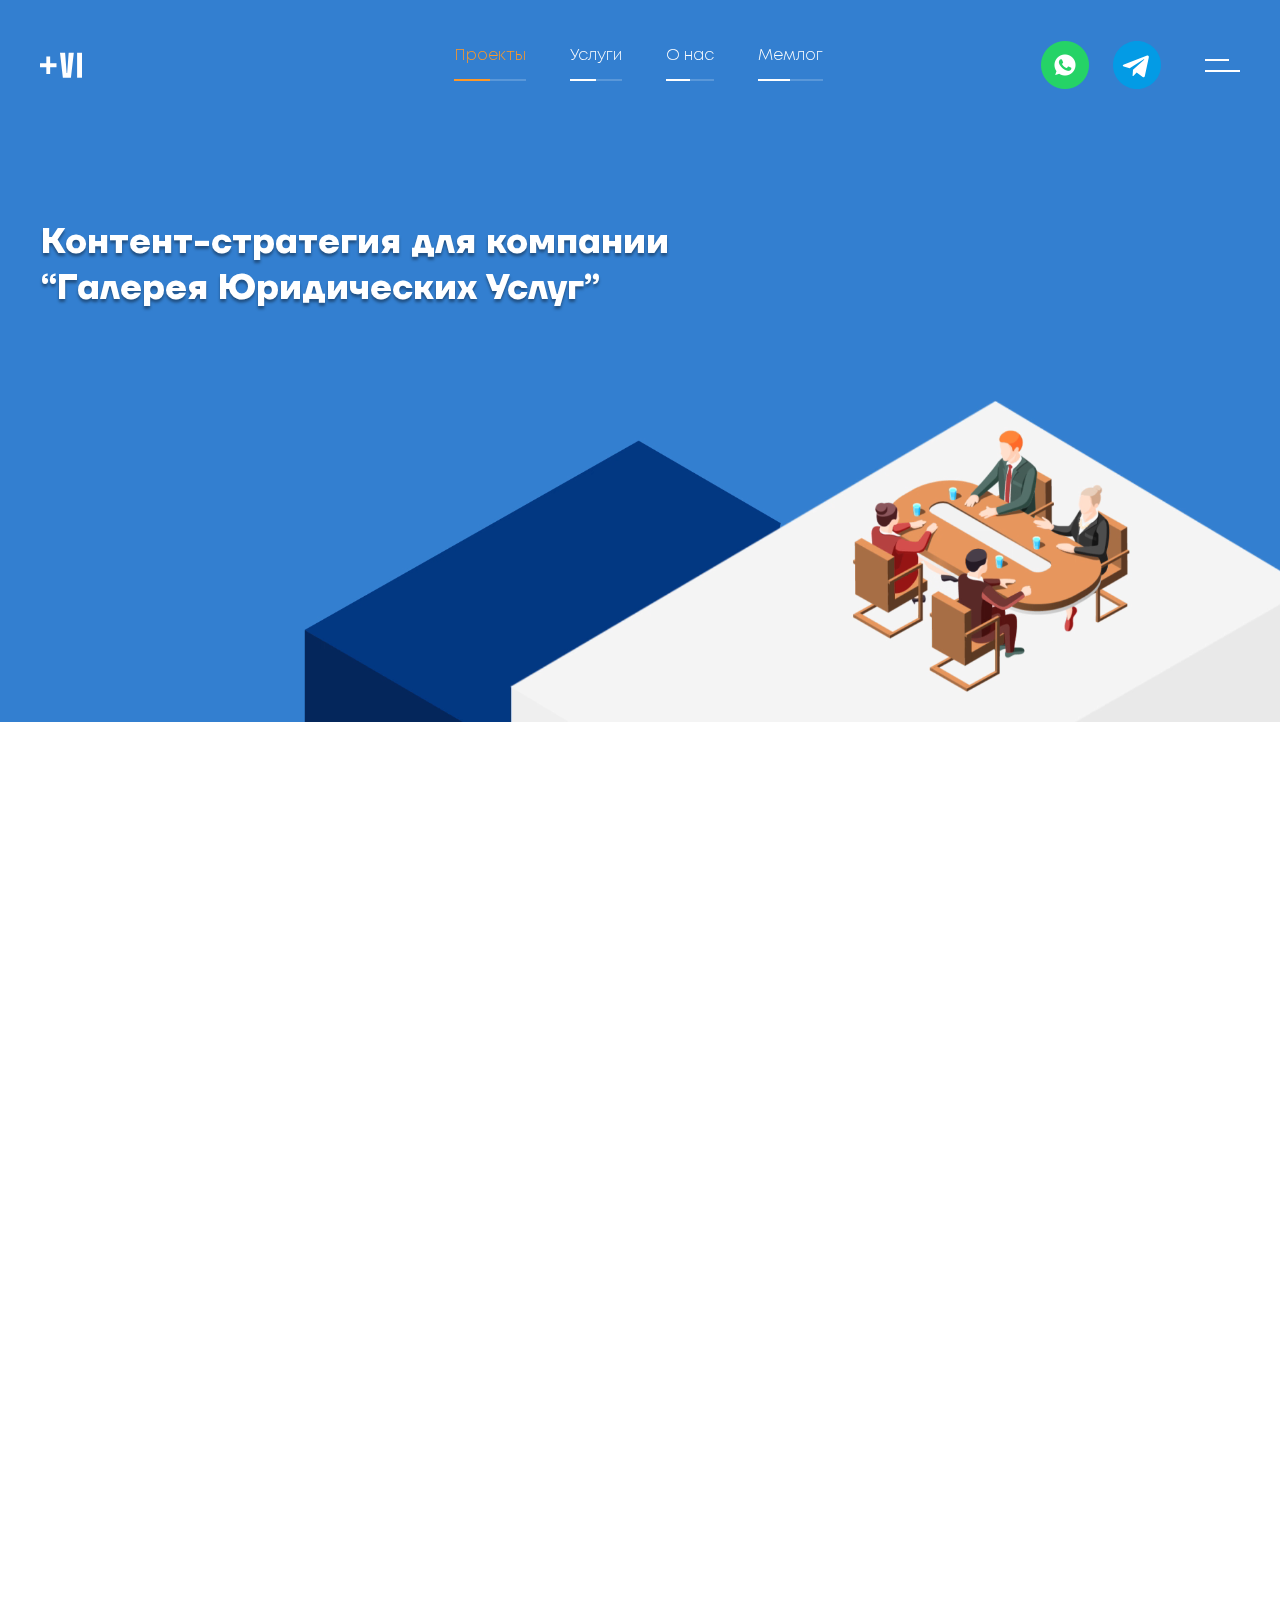
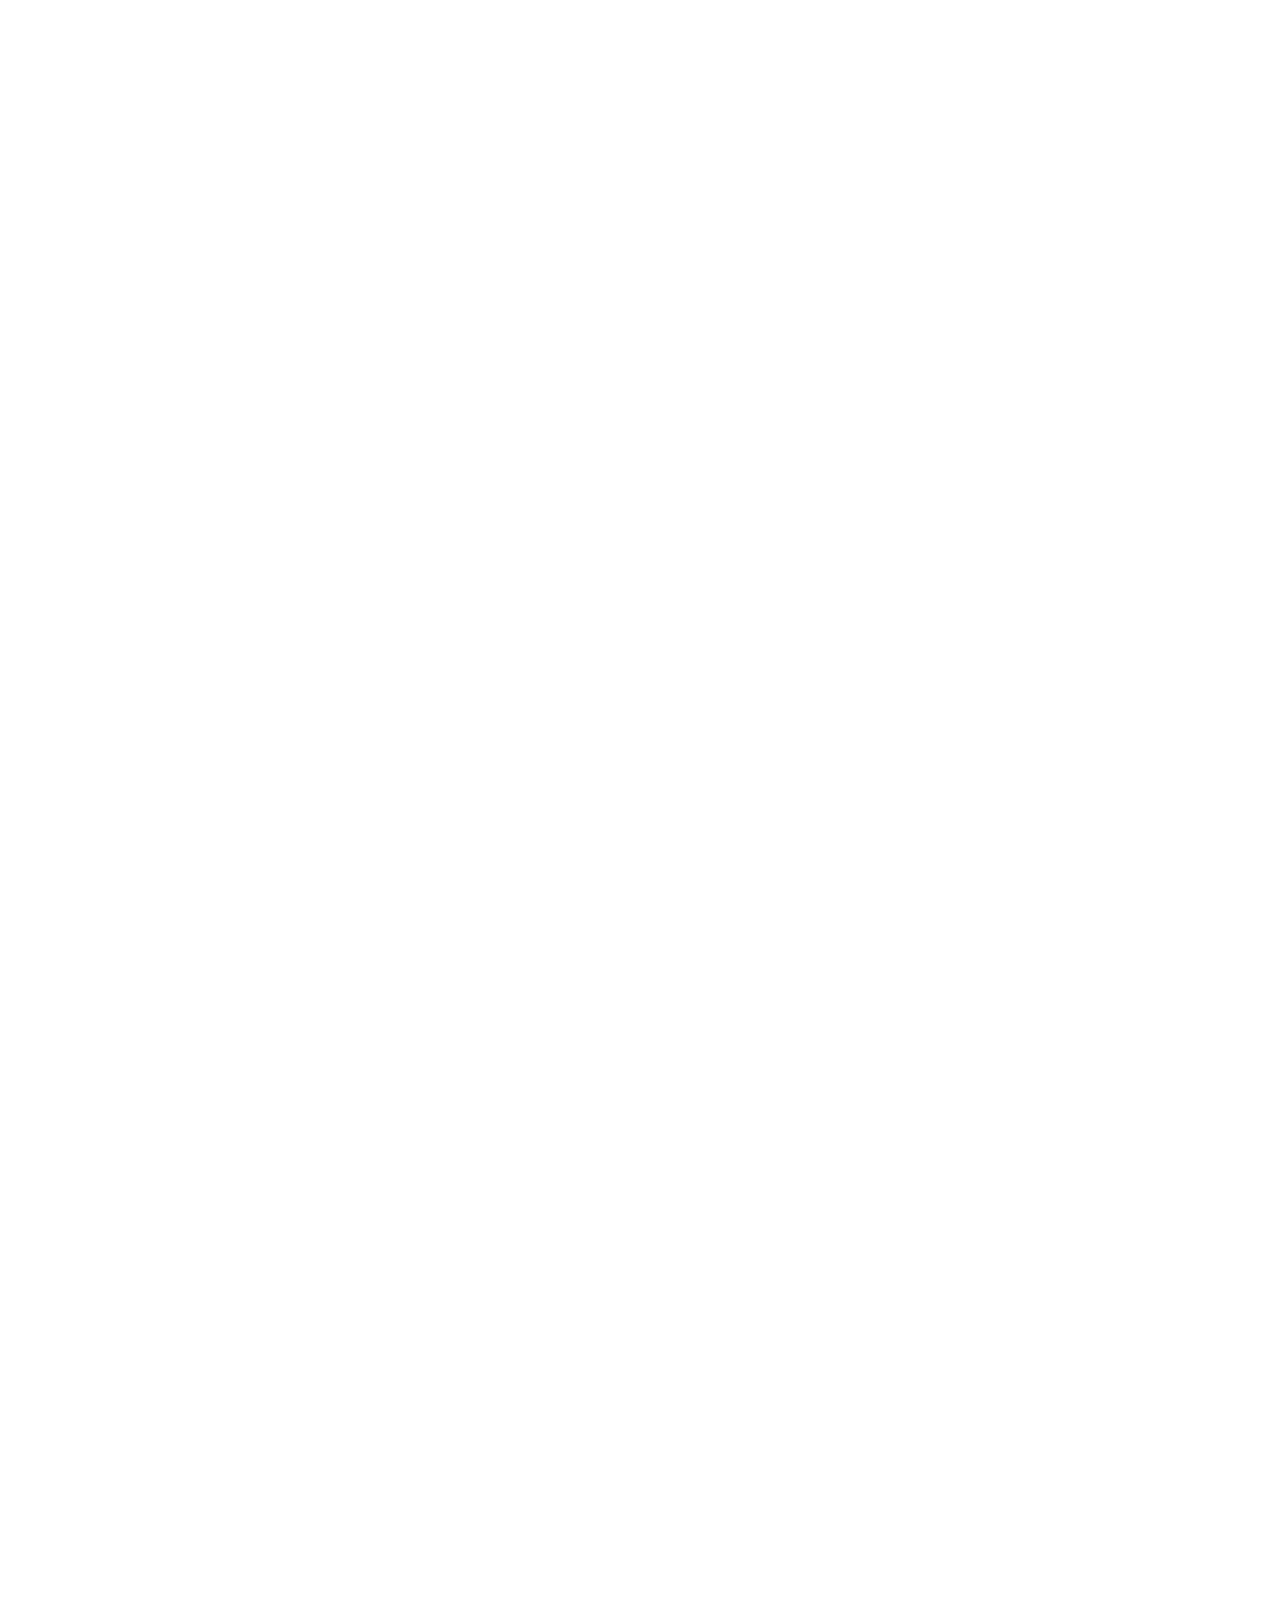
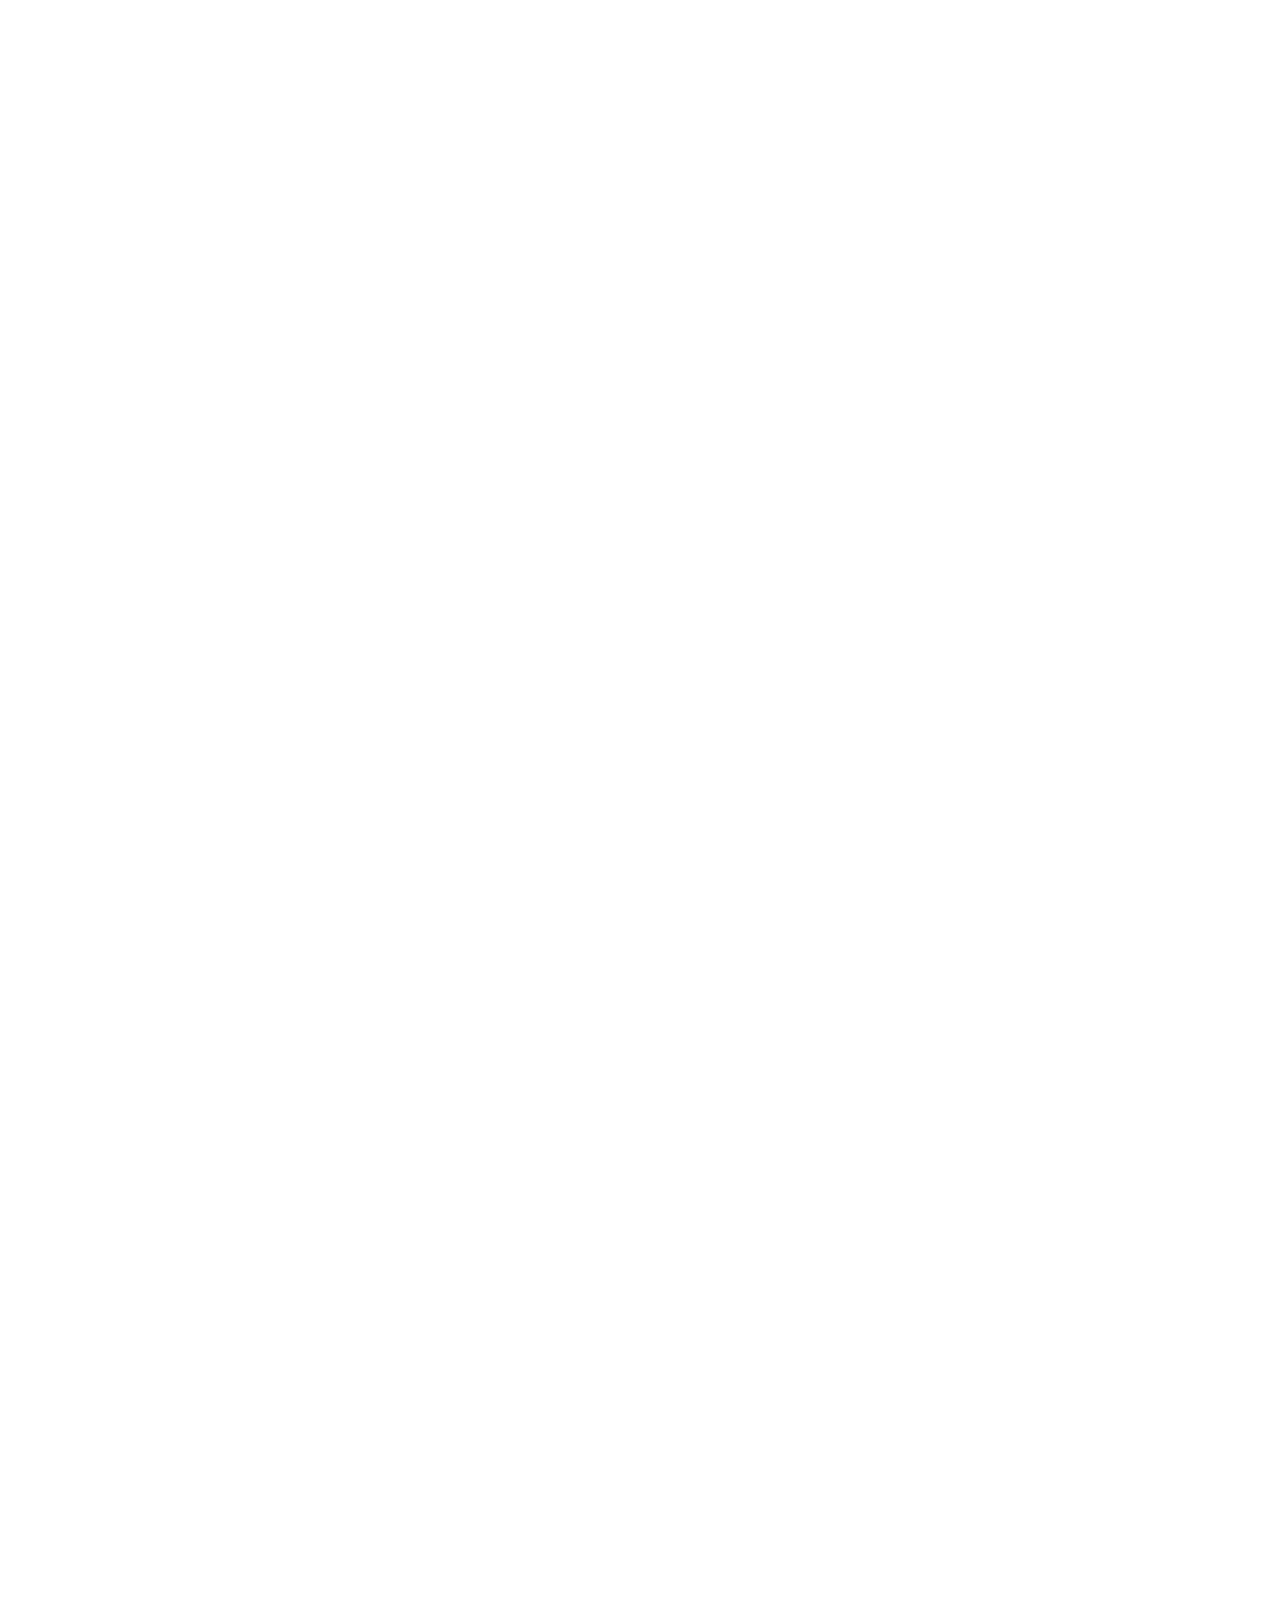
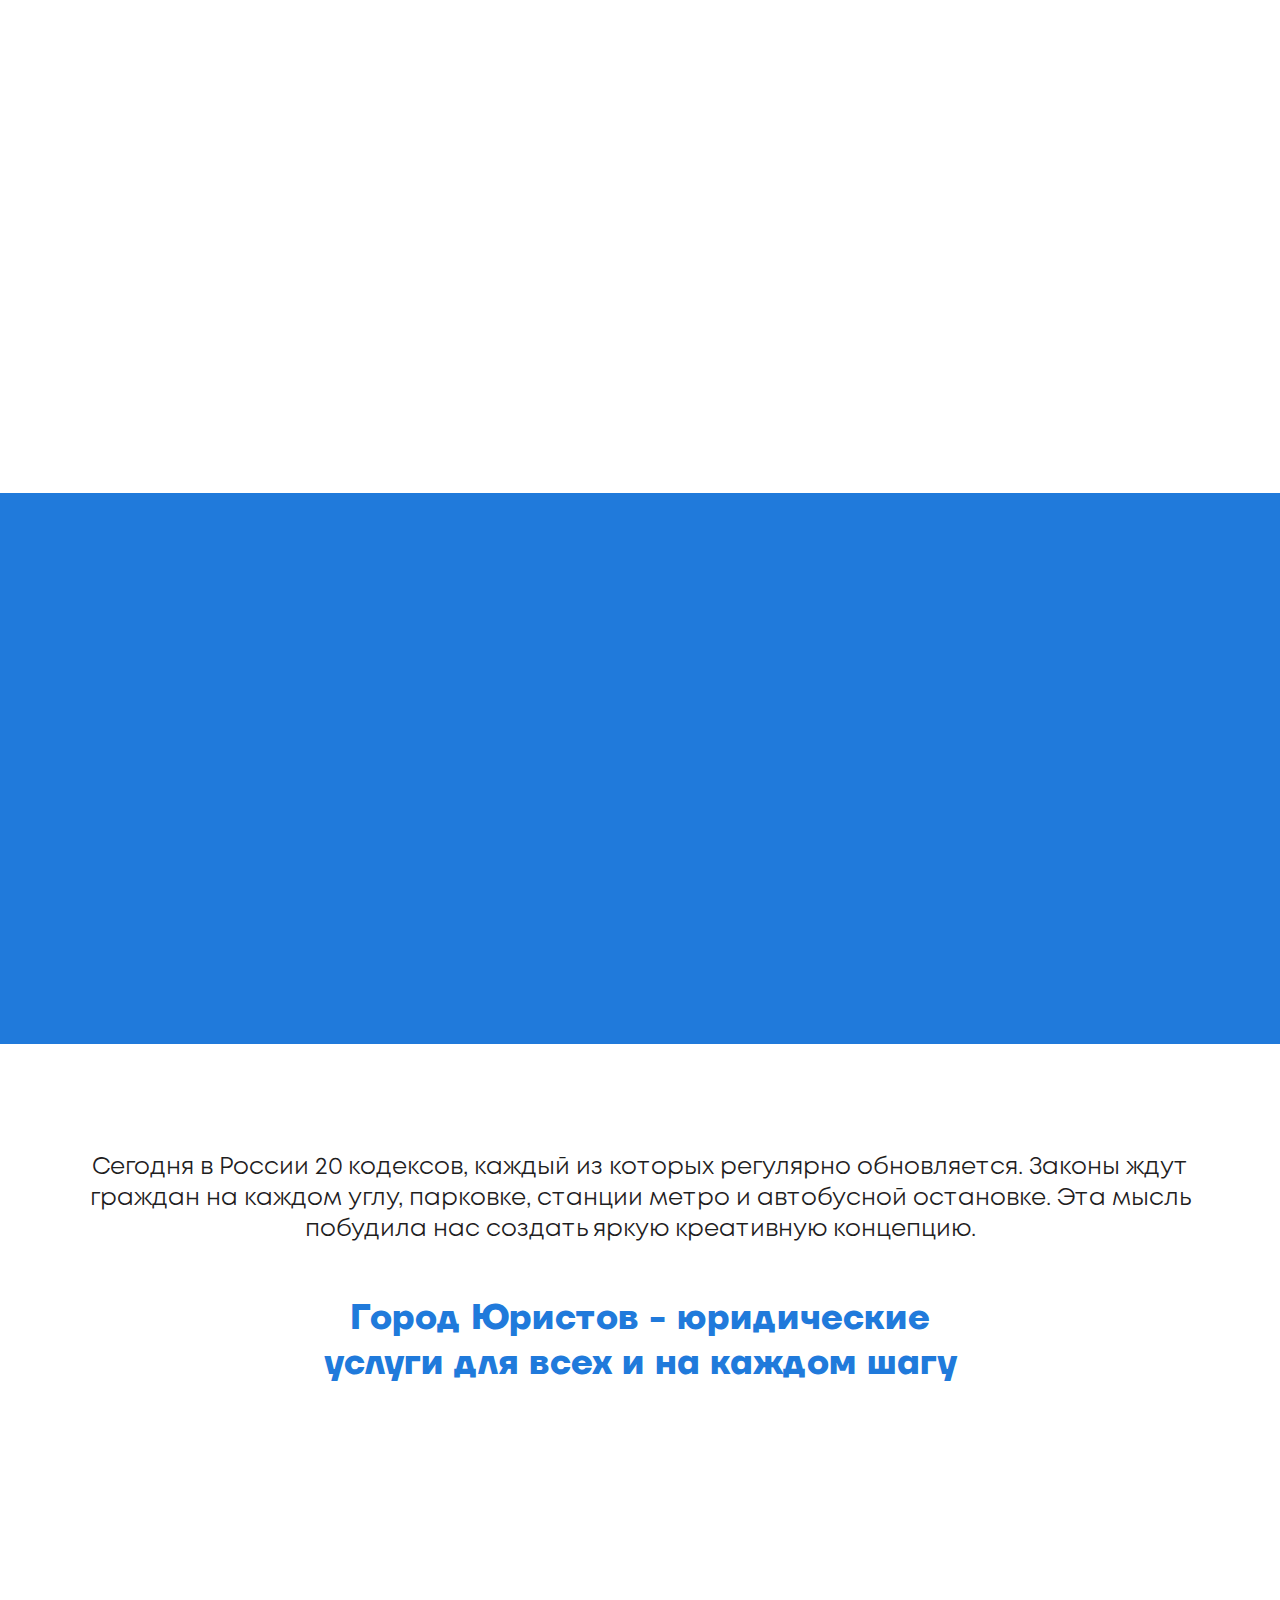
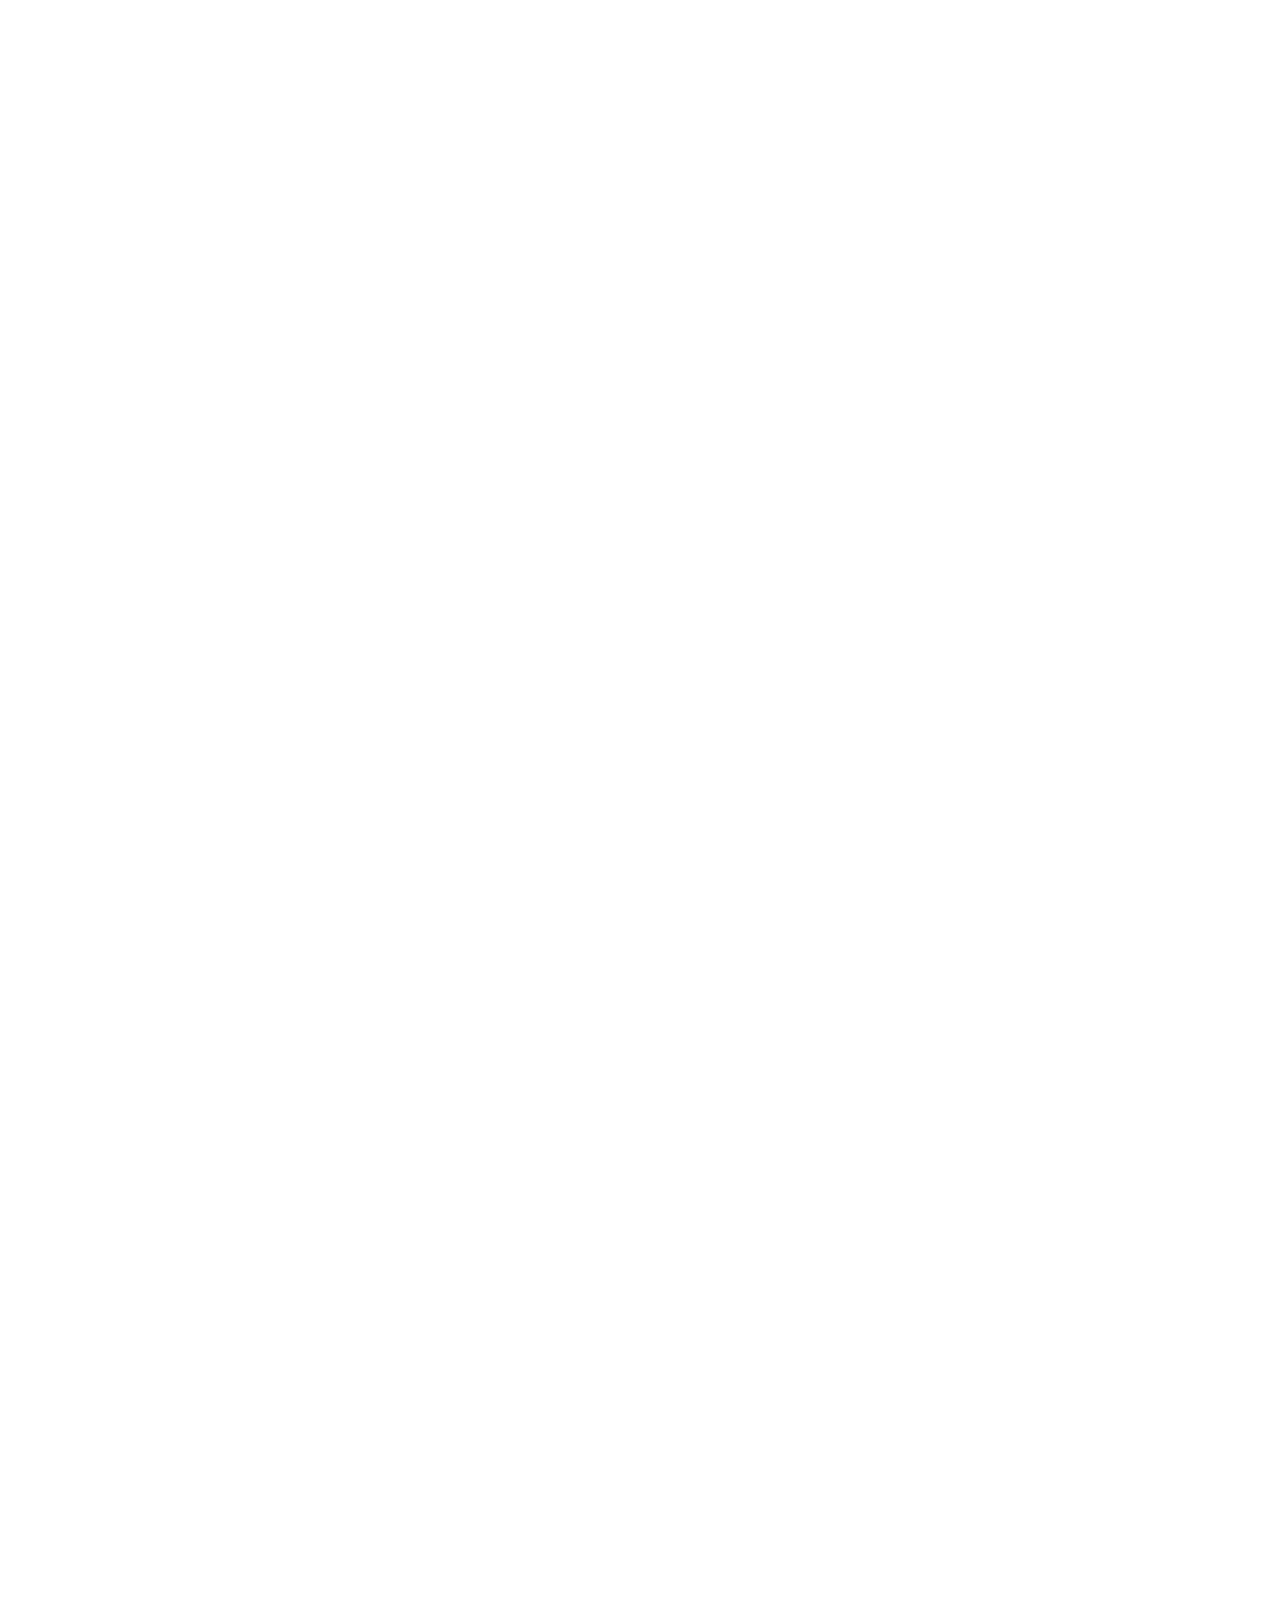
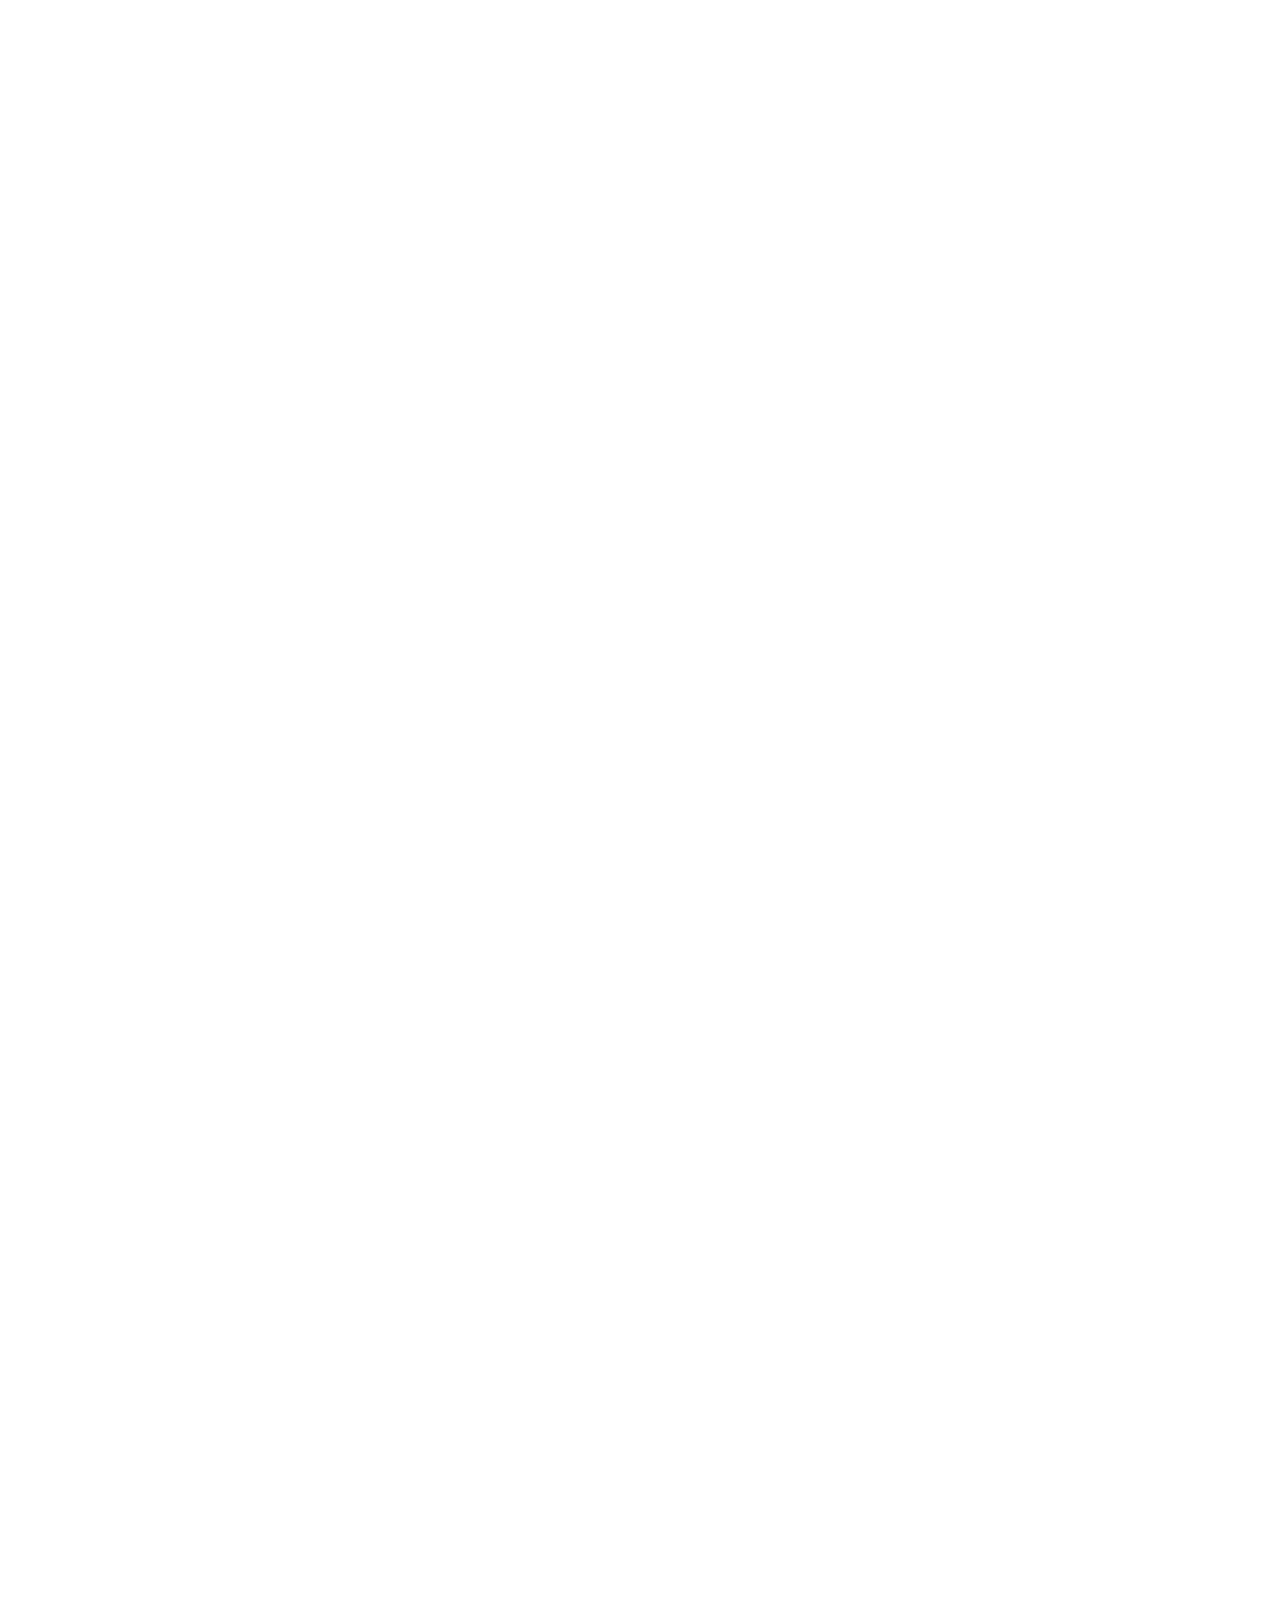
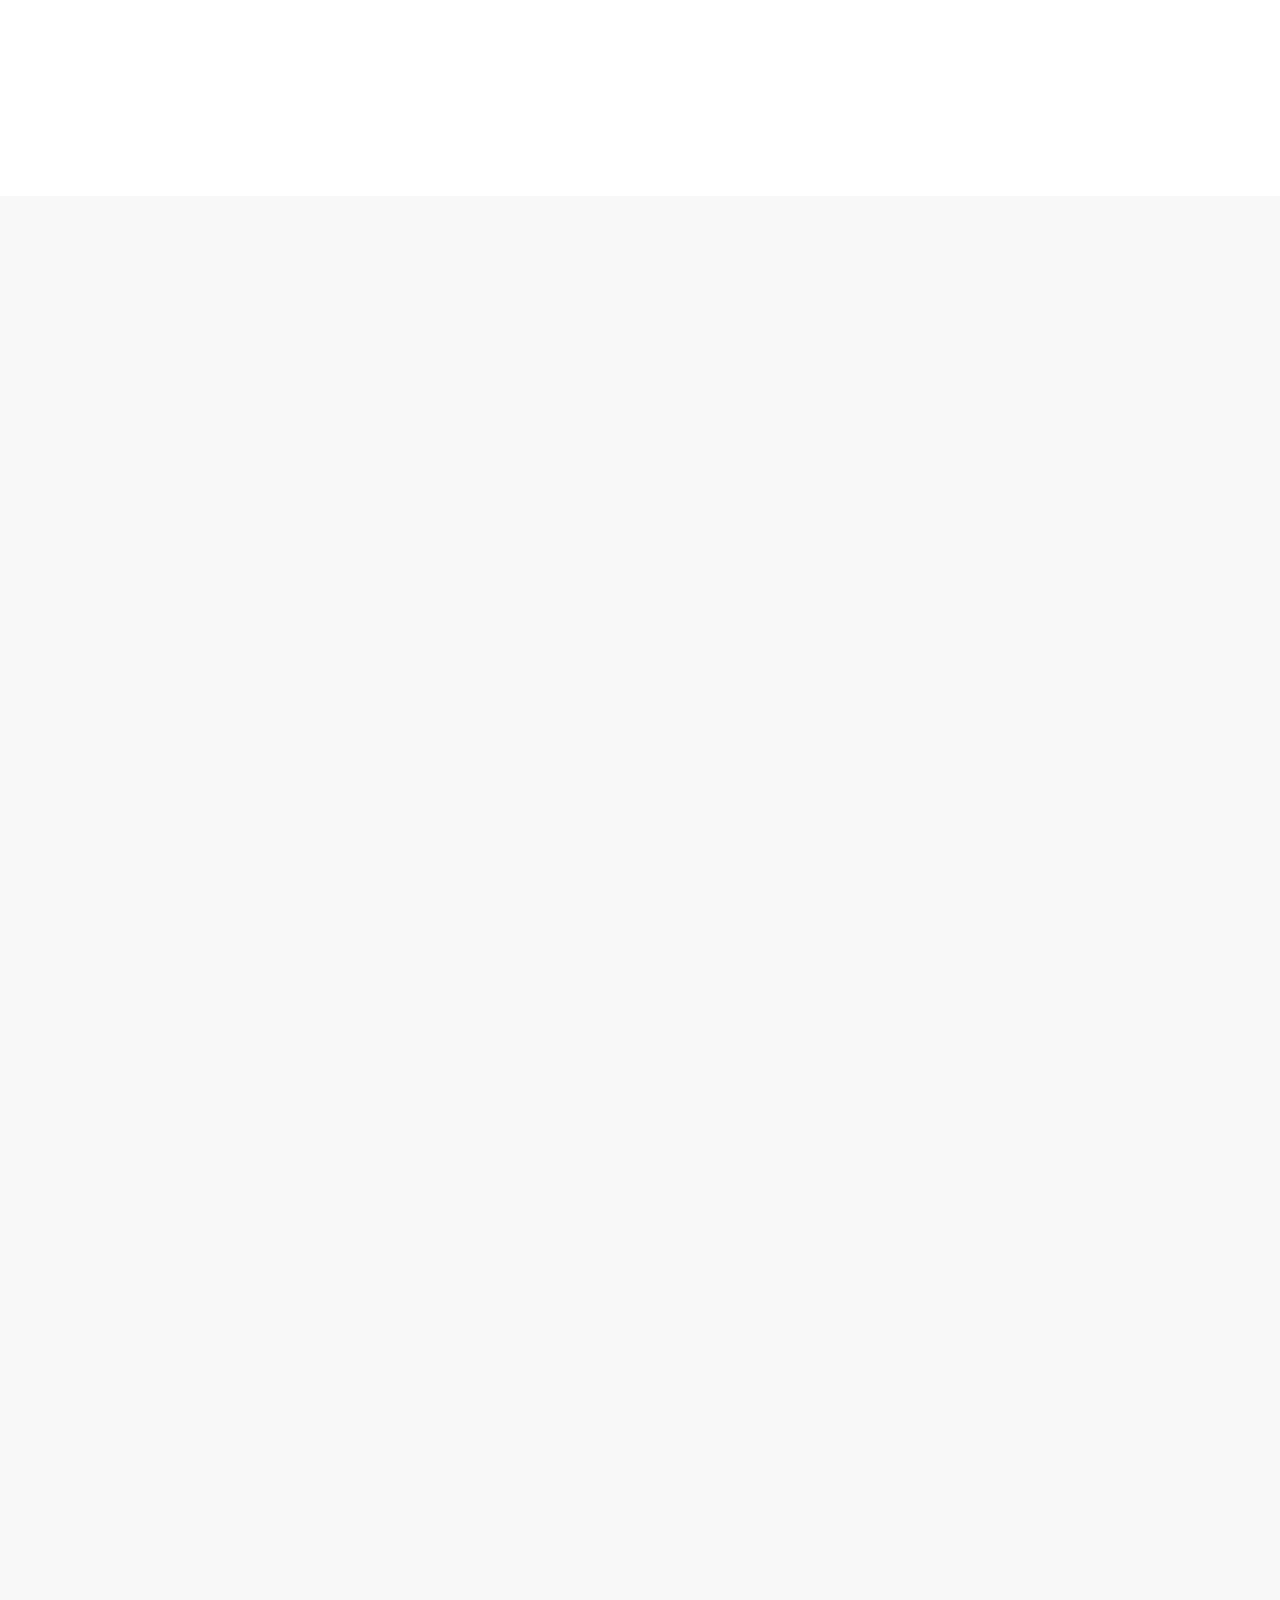
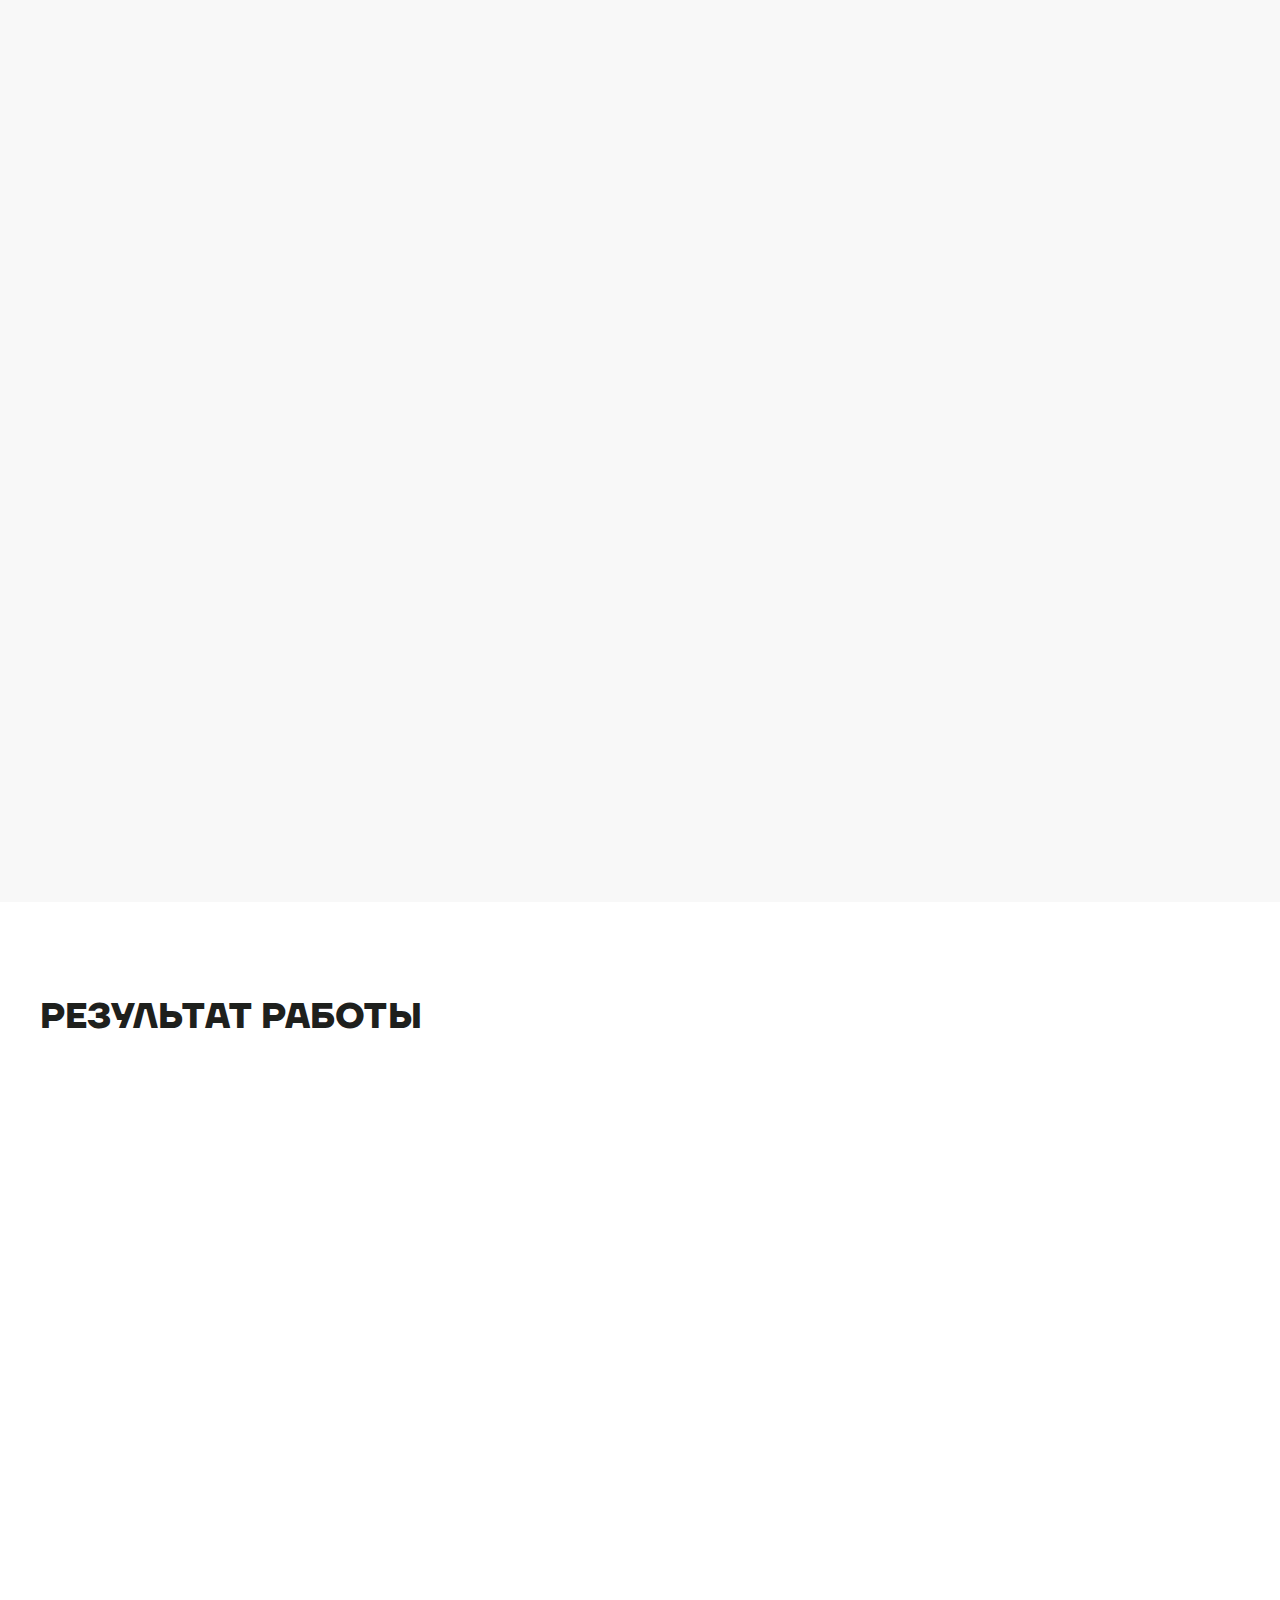
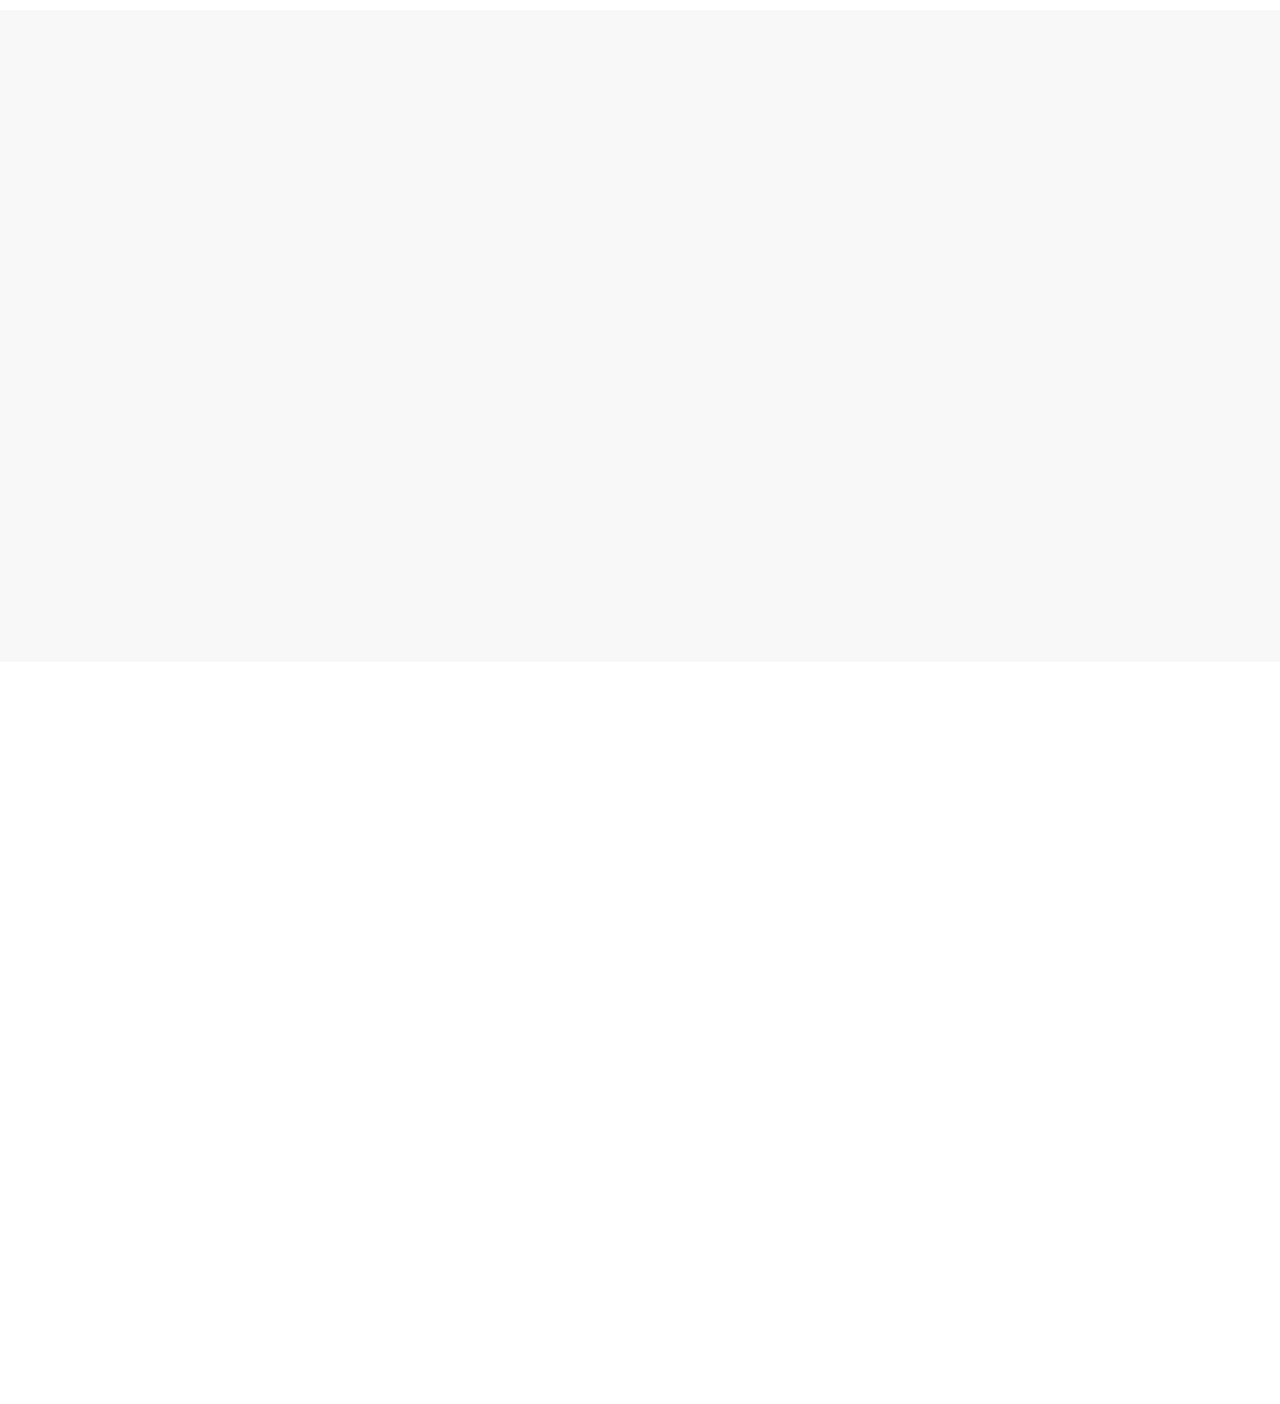
==== commit a2d2097f: "initial commit" ====
--- a/index.html
+++ b/index.html
@@ -87,9 +87,11 @@
         <div class="first-layout__title" data-aos="fade-up" data-aos-delay="250">
           <h1>Контент-стратегия для компании <br> “Галерея Юридических Услуг”</h1>
         </div>
-        <div class="first-layout__img" data-aos="fade-up" data-aos-delay="500">
+        <video class="first-layout__video" autoplay muted loop id="myVideo">
+          <source src="img/video/header-1.mp4" type="video/mp4"> Your browser does not support HTML5 video. </video>
+        <!-- <div class="first-layout__img" data-aos="fade-up" data-aos-delay="500">
           <img src="img/images/company-legacy.svg" alt="">
-        </div>
+        </div> -->
       </div>
     </section>
     <!-- About Service -->
--- a/css/style.css
+++ b/css/style.css
@@ -1 +1 @@
-@font-face{font-family:"Mont";src:url("../fonts/Mont/Mont-Light.woff") format("woff"),url("../fonts/Mont/Mont-Light.woff2") format("woff2");font-weight:300;font-style:normal;font-display:swap}@font-face{font-family:"Mont";src:url("../fonts/Mont/Mont-Book.woff") format("woff"),url("../fonts/Mont/Mont-Book.woff2") format("woff2");font-weight:400;font-style:normal;font-display:swap}@font-face{font-family:"Mont";src:url("../fonts/Mont/Mont-Regular.woff") format("woff"),url("../fonts/Mont/Mont-Regular.woff2") format("woff2");font-weight:500;font-style:normal;font-display:swap}@font-face{font-family:"Mont";src:url("../fonts/Mont/Mont-Semibold.woff") format("woff"),url("../fonts/Mont/Mont-Semibold.woff2") format("woff2");font-weight:600;font-style:normal;font-display:swap}@font-face{font-family:"Mont";src:url("../fonts/Mont/Mont-Bold.woff") format("woff"),url("../fonts/Mont/Mont-Bold.woff2") format("woff2");font-weight:bold;font-style:normal;font-display:swap}@font-face{font-family:"TTFirsNeue";src:url("../fonts/TTFirsNeue/TTFirsNeue-Regular.woff") format("woff"),url("../fonts/TTFirsNeue/TTFirsNeue-Regular.woff2") format("woff2");font-weight:normal;font-style:normal;font-display:swap}@font-face{font-family:"TTFirsNeue";src:url("../fonts/TTFirsNeue/TTFirsNeue-Bold.woff") format("woff"),url("../fonts/TTFirsNeue/TTFirsNeue-Bold.woff2") format("woff2");font-weight:bold;font-style:normal;font-display:swap}html,body{font-family:"Mont",sans-serif;font-weight:normal;line-height:1.3}@media screen and (max-width: 576px){html,body{line-height:1.65}}h1,h2,h3,h4,h5,h6{font-family:"TTFirsNeue",sans-serif;color:#1E201D}h1{font-size:35px}@media screen and (max-width: 992px){h1{font-size:30px}}@media screen and (max-width: 576px){h1{font-size:24px}}p{margin-bottom:1em}p,span{color:#1E201D;font-size:24px;font-weight:400}@media screen and (max-width: 992px){p,span{font-size:20px}}@media screen and (max-width: 576px){p,span{font-size:14px}}b,strong{font-weight:bold}blockquote{font-style:italic;text-align:right;font-size:25px}@media screen and (max-width: 576px){blockquote{font-size:18px}}a{font-family:"Mont",sans-serif}ul{list-style:none;margin:0;padding:0}img{width:100%;height:auto;display:block}button{margin:0;padding:0;border:none;background-color:transparent}button:focus{outline:none;border:none}input{width:100%;border:none;padding:5px 15px}input:focus{outline:none;border:none}@media screen and (max-width: 576px){.container{padding-left:20px;padding-right:20px}}.main-title{font-size:25px;text-transform:uppercase;padding:5px 0 15px;position:relative;display:inline-block;line-height:1.4}.main-title__big{font-size:35px;display:block}@media screen and (max-width: 576px){.main-title__big{font-size:24px}}.main-title__big::after{background-color:#207ADB}.card-bordered{padding:20px 30px;border:1px solid #DBDBDB;border-radius:2px;display:-webkit-box;display:-ms-flexbox;display:flex;-webkit-box-align:center;-ms-flex-align:center;align-items:center;-webkit-box-pack:center;-ms-flex-pack:center;justify-content:center}.card-bordered img{height:255px;-o-object-fit:contain;object-fit:contain}@media screen and (max-width: 992px){.card-bordered img{height:auto}}.image-with-shadow{overflow:hidden;border-radius:5px;-webkit-box-shadow:0px 4px 18px rgba(0,0,0,0.15);box-shadow:0px 4px 18px rgba(0,0,0,0.15)}.color-red{color:#F54528}.bg-blue{background-color:#207ADB}.bg-grey{background-color:#F8F8F8}.font-bold{font-weight:bold}.h2{font-size:35px;text-transform:uppercase;margin:35px 0}@media screen and (max-width: 576px){.h2{font-size:25px}}.uppercase{text-transform:uppercase}.header{position:fixed;top:0;z-index:10;padding:41px 0 15px;background-color:#207ADB;-webkit-transition:300ms ease-in-out;-o-transition:300ms ease-in-out;transition:300ms ease-in-out}@media screen and (max-width: 992px){.header{padding-top:15px}}.header-active{padding:15px 0;background-color:#267fdf}.header__logo{width:42px;height:100%;display:-webkit-box;display:-ms-flexbox;display:flex;-webkit-box-align:center;-ms-flex-align:center;align-items:center}.header__menu{display:-webkit-box;display:-ms-flexbox;display:flex;-webkit-box-align:center;-ms-flex-align:center;align-items:center;-webkit-box-pack:end;-ms-flex-pack:end;justify-content:flex-end;margin-right:88px}.header__menu_list{list-style:none;margin:0;padding:0;display:-webkit-box;display:-ms-flexbox;display:flex;-webkit-box-pack:center;-ms-flex-pack:center;justify-content:center;-webkit-box-align:center;-ms-flex-align:center;align-items:center}.header__menu_item{margin-left:22px;margin-right:22px}.header__menu_item a{color:white;font-weight:300;padding:5px 0 12px;border-bottom:2px solid #ffffff30;position:relative;display:inline-block;-webkit-transition:300ms ease;-o-transition:300ms ease;transition:300ms ease}.header__menu_item a::after{content:"";position:absolute;bottom:-2px;left:0;display:inline-block;width:50%;height:2px;background-color:white;-webkit-transition:300ms ease;-o-transition:300ms ease;transition:300ms ease}.header__menu_item a:hover{text-decoration:none;color:#FE9828}.header__menu_item a:hover:after{width:100%;background-color:#FE9828}.header__menu_item_active a{color:#FE9828}.header__menu_item_active a::after{background-color:#FE9828}.header__controls{display:-webkit-box;display:-ms-flexbox;display:flex;-webkit-box-align:center;-ms-flex-align:center;align-items:center;-webkit-box-pack:end;-ms-flex-pack:end;justify-content:flex-end}.header__controls .hamburger_menu{display:-webkit-box;display:-ms-flexbox;display:flex;-webkit-box-pack:center;-ms-flex-pack:center;justify-content:center;-webkit-box-orient:vertical;-webkit-box-direction:normal;-ms-flex-direction:column;flex-direction:column}.header__controls .hamburger_menu_line{width:35px;height:2px;background-color:#fff}.header__controls .hamburger_menu_line_top{width:24px;margin-bottom:9px}.header__burger{display:-webkit-box;display:-ms-flexbox;display:flex;-webkit-box-align:center;-ms-flex-align:center;align-items:center;margin-left:20px}.header__social{display:-webkit-box;display:-ms-flexbox;display:flex}.header__social_item{width:48px;display:block;margin:0 24px 0 0}.footer__links_title{color:#aaa;font-weight:bold;margin-bottom:40px;font-size:24px}.footer__links_list{list-style-type:none;margin:0;padding:0}.footer__links_list li{margin-bottom:25px}@media screen and (max-width: 576px){.footer__links_list li{margin-bottom:18px}}.footer__links_list li a{color:#aaa;font-size:16px;-webkit-transition:300ms ease;-o-transition:300ms ease;transition:300ms ease}.footer__links_list li a:hover{color:#1E201D;text-decoration:none}@media screen and (max-width: 576px){.footer__links_list li a{font-size:14px}}.footer__social ul li a{text-transform:lowercase}@media screen and (max-width: 992px){.footer__social .footer__links_title{display:none}.footer__social ul{display:-webkit-box;display:-ms-flexbox;display:flex;-ms-flex-wrap:wrap;flex-wrap:wrap}.footer__social ul li{margin-right:40px}}@media screen and (max-width: 992px) and (max-width: 576px){.footer__social ul{-webkit-box-pack:justify;-ms-flex-pack:justify;justify-content:space-between}.footer__social ul li{margin-right:10px}}.footer__form{padding:40px 57px 30px;background-color:#FE9828}@media screen and (max-width: 576px){.footer__form{padding:25px}}.footer__form_title{color:white;font-size:24px;margin-bottom:30px;font-weight:500}@media screen and (max-width: 576px){.footer__form_title{font-size:18px;width:80%}}.footer__form_input{display:-webkit-box;display:-ms-flexbox;display:flex;position:relative}.footer__form_input label{position:absolute;top:50%;-webkit-transform:translateY(-50%);-ms-transform:translateY(-50%);transform:translateY(-50%);left:12px;color:white;cursor:text;font-size:16px;-webkit-transition:300ms ease;-o-transition:300ms ease;transition:300ms ease}.footer__form_input label.is-active{top:-5px;left:0;font-size:11px}@media screen and (max-width: 576px){.footer__form_input label{font-size:14px}}.footer__form_input input{width:100%;background-color:transparent;padding:16px 40px 16px 0px;border-bottom:1px solid white;border-radius:0;color:white;font-family:"Mont",sans-serif;font-size:18px;font-weight:bold}.footer__form_input input:focus{padding:16px 40px 16px 0}.footer__form_input button{position:absolute;right:10px;top:50%;-webkit-transform:translateY(-50%);-ms-transform:translateY(-50%);transform:translateY(-50%)}.footer__form_input button img{width:23px}.footer__copyright{max-width:490px;width:100%;padding:150px 0 50px;text-align:center;font-size:11px;color:#aaa}@media screen and (max-width: 992px){.footer__copyright{padding:100px 0 50px}}@media screen and (max-width: 576px){.footer__copyright{padding:50px 0 30px}}.i-legal-hammer{background-image:url(../img/icons/legal-hammer.svg);background-repeat:no-repeat;background-size:contain;display:inline-block;width:100%;max-width:30px;height:32px}.i-legal-paper{background-image:url(../img/icons/legal-paper.svg);background-repeat:no-repeat;background-size:contain;display:inline-block;width:100%;max-width:30px;height:32px}.i-legal-face{background-image:url(../img/icons/legal-face.svg);background-repeat:no-repeat;background-size:contain;display:inline-block;width:100%;max-width:40px;height:29px}.first-layout{background-color:#207ADB;padding-top:50px;height:722px;display:-webkit-box;display:-ms-flexbox;display:flex;-webkit-box-align:center;-ms-flex-align:center;align-items:center;overflow:hidden;position:relative}@media screen and (max-width: 992px){.first-layout{height:619px}}@media screen and (max-width: 576px){.first-layout{-webkit-box-align:start;-ms-flex-align:start;align-items:flex-start}}.first-layout__title{margin-bottom:241px}.first-layout__title h1{color:#fff;text-shadow:0px 3px 3px #00000060}@media screen and (max-width: 576px){.first-layout__title h1{line-height:1.3}}@media screen and (max-width: 992px){.first-layout__title{margin-bottom:150px}}@media screen and (max-width: 576px){.first-layout__title{margin-top:95px;margin-bottom:0}}.first-layout__img{width:81%;position:absolute;right:-154px;bottom:0}@media screen and (max-width: 992px){.first-layout__img{width:100%}}@media screen and (max-width: 576px){.first-layout__img{bottom:-1px;width:759px;height:auto;right:-250px}}.about-service{padding:100px 0}@media screen and (max-width: 992px){.about-service{padding:50px 0}}@media screen and (max-width: 576px){.about-service{padding:20px 0}}.about-service__spacing{padding-top:58px;padding-bottom:58px}@media screen and (max-width: 576px){.about-service__spacing{padding-top:30px;padding-bottom:30px}}.about-service__vertical-title{font-family:"Mont",sans-serif;text-transform:uppercase;font-weight:normal;-webkit-writing-mode:vertical-rl;-ms-writing-mode:tb-rl;writing-mode:vertical-rl;text-orientation:sideways;-webkit-transform:rotate(180deg);-ms-transform:rotate(180deg);transform:rotate(180deg);font-size:18px;color:#207ADB;opacity:0.5;margin:0}@media screen and (max-width: 576px){.about-service__vertical-title{font-size:15px;padding-top:20px}}.about-service__tasks{margin-top:20px}.about-service__tasks_block{display:-webkit-box;display:-ms-flexbox;display:flex;margin-bottom:60px}@media screen and (max-width: 576px){.about-service__tasks_block{margin-bottom:30px}}.about-service__tasks_icon{min-width:28px;margin-right:20px;margin-top:4px}.about-service__tasks_text{width:100%;max-width:400px;font-size:20px}@media screen and (max-width: 576px){.about-service__tasks_text{font-size:16px}}.about-service__gallery_item{border-radius:10px;overflow:hidden}.about-service__statue{width:170px}.about-service__line-height p{line-height:1.65}.about-service__blockquote{width:100%;max-width:1150px;margin-top:80px;margin-left:auto;margin-bottom:5px}.about-service__blockquote_name{font-weight:bold;font-size:25px;text-align:right;font-family:"Mont",sans-serif;margin-top:0}@media screen and (max-width: 576px){.about-service__blockquote_name{font-size:18px}}.about-service__title-icon{display:-webkit-box;display:-ms-flexbox;display:flex;-webkit-box-align:center;-ms-flex-align:center;align-items:center;-ms-flex-wrap:wrap;flex-wrap:wrap}.about-service__title-icon .icon{margin-right:20px;position:relative;top:-4px}.about-service__title-icon_text{font-size:35px;text-transform:uppercase;font-family:"TTFirsNeue",sans-serif;font-weight:bold}@media screen and (max-width: 576px){.about-service__title-icon_text{font-size:22px}}.about-service__block-bg{background-color:#207ADB;border-radius:10px;padding:70px;display:-webkit-box;display:-ms-flexbox;display:flex;-webkit-box-align:center;-ms-flex-align:center;align-items:center;-webkit-box-pack:center;-ms-flex-pack:center;justify-content:center;-ms-flex-wrap:wrap;flex-wrap:wrap;position:relative}@media screen and (max-width: 576px){.about-service__block-bg{padding:60px 20px}}.about-service__block-bg_text{width:100%;max-width:840px}.about-service__block-bg_text p{margin:0;padding:0;color:white;text-align:center;text-transform:uppercase;font-family:"TTFirsNeue",sans-serif;font-size:24px;font-weight:bold;-webkit-transition:250ms;-o-transition:250ms;transition:250ms}.about-service__block-bg_text p a{color:#042b8c;font-size:24px;border-bottom:1px solid;font-weight:bold;text-transform:uppercase;font-family:"TTFirsNeue",sans-serif}.about-service__block-bg_text p a:hover{text-decoration:none;border:none}@media screen and (max-width: 576px){.about-service__block-bg_text p{font-size:20px}.about-service__block-bg_text p a{font-size:20px}}.about-service__block-bg_text-right{margin-left:auto;width:70%;max-width:100%}.about-service__block-bg_text-right p{text-align:left}@media screen and (max-width: 992px){.about-service__block-bg_text-right{width:100%;position:relative;z-index:1}.about-service__block-bg_text-right p{text-align:center}}.about-service__block-bg_img{position:absolute;width:30%;left:0;bottom:0}.about-service__block-bg_img img{width:361px}@media screen and (max-width: 1200px){.about-service__block-bg_img{left:-3%}}@media screen and (max-width: 992px){.about-service__block-bg_img{margin-top:-240px;width:100%;position:relative}.about-service__block-bg_img img{width:90%;margin:auto}}@media screen and (max-width: 576px){.about-service__block-bg_img{margin-top:-170px}}.about-service__office-img{padding:0;margin-bottom:100px;width:100%;height:333px;background-attachment:fixed;background-size:cover;background-image:url(../img/images/legal-office.jpg)}@media screen and (max-width: 576px){.about-service__office-img{background-attachment:scroll;background-position:48%}}@media screen and (max-width: 992px){.about-service__office-img{margin-bottom:50px}}.about-service__office-img img{width:100%;height:403px;-o-object-fit:cover;object-fit:cover;-o-object-position:top;object-position:top}.about-service__parallax{height:560px;background-attachment:fixed;background-size:cover;background-repeat:no-repeat;background-image:url(../img/images/parallax-1.jpg)}@media screen and (max-width: 576px){.about-service__parallax{background-attachment:scroll;background-position:48%}}.about-service__parallax_text{text-align:center;font-size:24px;font-weight:normal;width:100%;margin-top:50px;margin-bottom:50px}@media screen and (max-width: 576px){.about-service__parallax_text{font-size:20px}}.about-service__parallax_title{color:#207ADB;text-align:center;font-weight:bold;font-size:35px;width:100%;max-width:700px;margin:0 auto 60px}@media screen and (max-width: 576px){.about-service__parallax_title{font-size:20px}}.about-service__parallax img{height:563px;-o-object-fit:cover;object-fit:cover}.about-service__ecosystem_block{width:100%;max-width:500px}.about-service__ecosystem_title{color:#207ADB;text-transform:uppercase;font-weight:bold;font-size:20px;font-family:"Mont",sans-serif;margin-bottom:25px}.about-service__ecosystem_subtitle{font-family:"Mont",sans-serif;font-size:20px;margin-bottom:15px}.about-service__ecosystem_text{font-size:20px;font-family:"Mont",sans-serif;line-height:1.4}.about-service__content_item{margin-top:35px}.about-service__content_item img{-o-object-fit:contain;object-fit:contain;-o-object-position:center;object-position:center;margin:auto;-webkit-box-shadow:0px 4px 18px rgba(0,0,0,0.15);box-shadow:0px 4px 18px rgba(0,0,0,0.15)}@media screen and (max-width: 576px){.about-service__content_item{margin-top:30px}}.about-service__content_title{width:100%;max-width:670px;text-align:center;margin:100px auto 40px}.about-service__content_plan{width:100%;max-width:993px;margin:100px auto 80px}.about-service__tools{padding:40px 0;background-color:#F8F8F8}.about-service__tools_title{text-align:center;margin-left:auto;margin-right:auto;margin-bottom:60px;width:100%;max-width:870px}.about-service__tools_list{width:100%;max-width:870px;margin-left:auto;margin-right:auto;margin-top:30px}.about-service__tools_list ol{counter-reset:my-awesome-counter;list-style:none}.about-service__tools_list ol li{counter-increment:my-awesome-counter;position:relative;padding-left:30px;margin-bottom:30px;font-size:30px}@media screen and (max-width: 576px){.about-service__tools_list ol li{font-size:20px;padding-left:5px}}.about-service__tools_list ol li::before{content:counter(my-awesome-counter);color:#F54528;font-weight:bold;font-size:40px;position:absolute;left:-40px;top:-5px;text-align:center;font-family:"TTFirsNeue",sans-serif}@media screen and (max-width: 576px){.about-service__tools_list ol li::before{font-size:20px;top:2px}}.about-service__tools_test{display:-webkit-box;display:-ms-flexbox;display:flex;overflow-x:scroll}.about-service__tools_test::-webkit-scrollbar{width:10px}.about-service__tools_test::-webkit-scrollbar-track{background:transparent}.about-service__tools_test::-webkit-scrollbar-thumb{background:transparent}.about-service__tools_test::-webkit-scrollbar-thumb:hover{background:transparent}.about-service__tools_test_item{min-width:216px;height:386px;margin-right:28px}@media screen and (max-width: 576px){.about-service__tools_test_item{min-width:100%;height:auto}.about-service__tools_test_item img{border-radius:5px;-webkit-box-shadow:2px 2px 5px rgba(0,0,0,0.15);box-shadow:2px 2px 5px rgba(0,0,0,0.15)}}@media screen and (max-width: 576px){.about-service__tools_gallery{padding-top:20px}.about-service__tools_gallery .container{padding-left:0;padding-right:0}.about-service__tools_gallery .h2{padding-left:20px;padding-right:20px}.about-service__tools_gallery .about-service__tools_test{padding:20px}}.about-service__tools_game{padding-top:5px}.about-service__tools_game .about-service__tools_test_item{min-width:183px;margin-right:20px}.about-service__tools_game .about-service__tools_test_item img{border-radius:5px;-webkit-box-shadow:2px 2px 5px rgba(0,0,0,0.15);box-shadow:2px 2px 5px rgba(0,0,0,0.15)}@media screen and (max-width: 576px){.about-service__tools_game .about-service__tools_test_item{min-width:100%;height:auto}.about-service__tools_game .about-service__tools_test_item img{-webkit-box-shadow:2px 2px 5px rgba(0,0,0,0.15);box-shadow:2px 2px 5px rgba(0,0,0,0.15)}}.about-service__opportunities{padding:70px}@media screen and (max-width: 576px){.about-service__opportunities{padding:50px}}.about-service__opportunities *{color:white}.about-service__opportunities p{font-size:20px;line-height:1.65}.about-service__opportunities_block{width:100%;max-width:300px}.about-service__opportunities_title{font-weight:bold;font-size:25px}.about-service__opportunities_subtitle{font-size:20px;margin-bottom:30px;text-transform:uppercase;font-family:"Mont",sans-serif;font-weight:600}.slider{padding-top:50px;position:relative}@media screen and (max-width: 576px){.slider{padding-top:20px}}.slider__title{font-size:35px;font-weight:bold;text-transform:uppercase;font-family:"Mont",sans-serif;margin-bottom:30px}@media screen and (max-width: 576px){.slider__title{font-size:25px}}.slider__subtitle{margin-bottom:40px;font-weight:600;font-size:20px;font-family:"Mont",sans-serif;text-transform:uppercase}@media screen and (max-width: 576px){.slider__subtitle{font-size:14px}}.slider__text{font-size:20px;line-height:1.65}@media screen and (max-width: 576px){.slider__text{font-size:14px}}.slider__image{width:100%;max-width:335px;height:335px;overflow:hidden;border-radius:5px}@media screen and (max-width: 992px){.slider__image{height:auto}}.slider .swiper-button-next,.slider .swiper-button-prev{position:relative}.slider__controls{display:-webkit-box;display:-ms-flexbox;display:flex;-webkit-box-pack:center;-ms-flex-pack:center;justify-content:center;-webkit-box-align:center;-ms-flex-align:center;align-items:center}.slider__controls_text{font-size:12px;font-weight:600;text-transform:lowercase;margin:0 18px}.slider-white *{color:white}.slider-white .swiper-pagination-bullet{background-color:#fff}.slider-white .swiper-button-next:after,.slider-white .swiper-container-rtl .swiper-button-prev:after{background-image:url(../img/icons/slider-arrow-white.svg)}.slider-white .swiper-button-prev:after,.slider-white .swiper-container-rtl .swiper-button-next:after{background-image:url(../img/icons/slider-arrow-white.svg)}.slider-blue .slider__controls_text{color:#039BE5}.slider-blue .swiper-pagination-bullet{background-color:#039BE5}.slider-blue .swiper-button-next:after,.slider-blue .swiper-container-rtl .swiper-button-prev:after{background-image:url(../img/icons/slider-arrow-blue.svg)}.slider-blue .swiper-button-prev:after,.slider-blue .swiper-container-rtl .swiper-button-next:after{background-image:url(../img/icons/slider-arrow-blue.svg)}.slider-small-image .slider__image{width:237px;height:409px}@media screen and (max-width: 576px){.slider-small-image .slider__image{width:100%;height:auto;margin-top:30px}}@media screen and (max-width: 576px){.slider .swiper-pagination{display:none}}.numbers-section__card{background-color:#F8F8F8;padding:40px;height:100%}@media screen and (max-width: 576px){.numbers-section__card{padding:30px}}.numbers-section__card_title{font-size:40px;color:#039BE5;margin-bottom:10px;font-weight:bold;font-family:"TTFirsNeue",sans-serif;text-transform:uppercase}@media screen and (max-width: 576px){.numbers-section__card_title{font-size:35px}}.numbers-section__card_content{font-size:16px}@media screen and (max-width: 576px){.other-cases{padding:60px 0 90px}}.other-cases .swiper-container{width:100%;height:100%}.other-cases .swiper-slide{width:100%;max-width:490px}@media screen and (max-width: 992px){.other-cases .swiper-slide{max-width:400px}}@media screen and (max-width: 576px){.other-cases .swiper-slide{max-width:230px}}.other-cases__title{font-size:40px;margin-top:20px;margin-bottom:70px}@media screen and (max-width: 992px){.other-cases__title{font-size:32px}}@media screen and (max-width: 576px){.other-cases__title{font-size:24px;margin-bottom:40px}}.other-cases__card_title{font-size:24px;width:100%;max-width:275px;margin:30px 0 15px}@media screen and (max-width: 576px){.other-cases__card_title{font-size:18px}}.other-cases__card_content{width:100%;max-width:350px;font-size:16px}@media screen and (max-width: 576px){.other-cases__card_content{font-size:14px}}.other-cases__card:hover{text-decoration:none}
+@font-face{font-family:"Mont";src:url("../fonts/Mont/Mont-Light.woff") format("woff"),url("../fonts/Mont/Mont-Light.woff2") format("woff2");font-weight:300;font-style:normal;font-display:swap}@font-face{font-family:"Mont";src:url("../fonts/Mont/Mont-Book.woff") format("woff"),url("../fonts/Mont/Mont-Book.woff2") format("woff2");font-weight:400;font-style:normal;font-display:swap}@font-face{font-family:"Mont";src:url("../fonts/Mont/Mont-Regular.woff") format("woff"),url("../fonts/Mont/Mont-Regular.woff2") format("woff2");font-weight:500;font-style:normal;font-display:swap}@font-face{font-family:"Mont";src:url("../fonts/Mont/Mont-Semibold.woff") format("woff"),url("../fonts/Mont/Mont-Semibold.woff2") format("woff2");font-weight:600;font-style:normal;font-display:swap}@font-face{font-family:"Mont";src:url("../fonts/Mont/Mont-Bold.woff") format("woff"),url("../fonts/Mont/Mont-Bold.woff2") format("woff2");font-weight:bold;font-style:normal;font-display:swap}@font-face{font-family:"TTFirsNeue";src:url("../fonts/TTFirsNeue/TTFirsNeue-Regular.woff") format("woff"),url("../fonts/TTFirsNeue/TTFirsNeue-Regular.woff2") format("woff2");font-weight:normal;font-style:normal;font-display:swap}@font-face{font-family:"TTFirsNeue";src:url("../fonts/TTFirsNeue/TTFirsNeue-Bold.woff") format("woff"),url("../fonts/TTFirsNeue/TTFirsNeue-Bold.woff2") format("woff2");font-weight:bold;font-style:normal;font-display:swap}html,body{font-family:"Mont",sans-serif;font-weight:normal;line-height:1.3}@media screen and (max-width: 576px){html,body{line-height:1.65}}h1,h2,h3,h4,h5,h6{font-family:"TTFirsNeue",sans-serif;color:#1E201D}h1{font-size:35px}@media screen and (max-width: 992px){h1{font-size:30px}}@media screen and (max-width: 576px){h1{font-size:24px}}p{margin-bottom:1em}p,span{color:#1E201D;font-size:24px;font-weight:400}@media screen and (max-width: 992px){p,span{font-size:20px}}@media screen and (max-width: 576px){p,span{font-size:14px}}b,strong{font-weight:bold}blockquote{font-style:italic;text-align:right;font-size:25px}@media screen and (max-width: 576px){blockquote{font-size:18px}}a{font-family:"Mont",sans-serif}ul{list-style:none;margin:0;padding:0}img{width:100%;height:auto;display:block}button{margin:0;padding:0;border:none;background-color:transparent}button:focus{outline:none;border:none}input{width:100%;border:none;padding:5px 15px}input:focus{outline:none;border:none}@media screen and (max-width: 576px){.container{padding-left:20px;padding-right:20px}}.main-title{font-size:25px;text-transform:uppercase;padding:5px 0 15px;position:relative;display:inline-block;line-height:1.4}.main-title__big{font-size:35px;display:block}@media screen and (max-width: 576px){.main-title__big{font-size:24px}}.main-title__big::after{background-color:#207ADB}.card-bordered{padding:20px 30px;border:1px solid #DBDBDB;border-radius:2px;display:-webkit-box;display:-ms-flexbox;display:flex;-webkit-box-align:center;-ms-flex-align:center;align-items:center;-webkit-box-pack:center;-ms-flex-pack:center;justify-content:center}.card-bordered img{height:255px;-o-object-fit:contain;object-fit:contain}@media screen and (max-width: 992px){.card-bordered img{height:auto}}.image-with-shadow{overflow:hidden;border-radius:5px;-webkit-box-shadow:0px 4px 18px rgba(0,0,0,0.15);box-shadow:0px 4px 18px rgba(0,0,0,0.15)}.color-red{color:#F54528}.bg-blue{background-color:#207ADB}.bg-grey{background-color:#F8F8F8}.font-bold{font-weight:bold}.h2{font-size:35px;text-transform:uppercase;margin:35px 0}@media screen and (max-width: 576px){.h2{font-size:25px}}.uppercase{text-transform:uppercase}.header{position:fixed;top:0;z-index:10;padding:41px 0 15px;background-color:transparent;-webkit-transition:300ms ease-in-out;-o-transition:300ms ease-in-out;transition:300ms ease-in-out}@media screen and (max-width: 992px){.header{padding-top:15px}}.header-active{padding:15px 0;background-color:#267fdf}.header__logo{width:42px;height:100%;display:-webkit-box;display:-ms-flexbox;display:flex;-webkit-box-align:center;-ms-flex-align:center;align-items:center}.header__menu{display:-webkit-box;display:-ms-flexbox;display:flex;-webkit-box-align:center;-ms-flex-align:center;align-items:center;-webkit-box-pack:end;-ms-flex-pack:end;justify-content:flex-end;margin-right:88px}.header__menu_list{list-style:none;margin:0;padding:0;display:-webkit-box;display:-ms-flexbox;display:flex;-webkit-box-pack:center;-ms-flex-pack:center;justify-content:center;-webkit-box-align:center;-ms-flex-align:center;align-items:center}.header__menu_item{margin-left:22px;margin-right:22px}.header__menu_item a{color:white;font-weight:300;padding:5px 0 12px;border-bottom:2px solid #ffffff30;position:relative;display:inline-block;-webkit-transition:300ms ease;-o-transition:300ms ease;transition:300ms ease}.header__menu_item a::after{content:"";position:absolute;bottom:-2px;left:0;display:inline-block;width:50%;height:2px;background-color:white;-webkit-transition:300ms ease;-o-transition:300ms ease;transition:300ms ease}.header__menu_item a:hover{text-decoration:none;color:#FE9828}.header__menu_item a:hover:after{width:100%;background-color:#FE9828}.header__menu_item_active a{color:#FE9828}.header__menu_item_active a::after{background-color:#FE9828}.header__controls{display:-webkit-box;display:-ms-flexbox;display:flex;-webkit-box-align:center;-ms-flex-align:center;align-items:center;-webkit-box-pack:end;-ms-flex-pack:end;justify-content:flex-end}.header__controls .hamburger_menu{display:-webkit-box;display:-ms-flexbox;display:flex;-webkit-box-pack:center;-ms-flex-pack:center;justify-content:center;-webkit-box-orient:vertical;-webkit-box-direction:normal;-ms-flex-direction:column;flex-direction:column}.header__controls .hamburger_menu_line{width:35px;height:2px;background-color:#fff}.header__controls .hamburger_menu_line_top{width:24px;margin-bottom:9px}.header__burger{display:-webkit-box;display:-ms-flexbox;display:flex;-webkit-box-align:center;-ms-flex-align:center;align-items:center;margin-left:20px}.header__social{display:-webkit-box;display:-ms-flexbox;display:flex}.header__social_item{width:48px;display:block;margin:0 24px 0 0}.footer__links_title{color:#aaa;font-weight:bold;margin-bottom:40px;font-size:24px}.footer__links_list{list-style-type:none;margin:0;padding:0}.footer__links_list li{margin-bottom:25px}@media screen and (max-width: 576px){.footer__links_list li{margin-bottom:18px}}.footer__links_list li a{color:#aaa;font-size:16px;-webkit-transition:300ms ease;-o-transition:300ms ease;transition:300ms ease}.footer__links_list li a:hover{color:#1E201D;text-decoration:none}@media screen and (max-width: 576px){.footer__links_list li a{font-size:14px}}.footer__social ul li a{text-transform:lowercase}@media screen and (max-width: 992px){.footer__social .footer__links_title{display:none}.footer__social ul{display:-webkit-box;display:-ms-flexbox;display:flex;-ms-flex-wrap:wrap;flex-wrap:wrap}.footer__social ul li{margin-right:40px}}@media screen and (max-width: 992px) and (max-width: 576px){.footer__social ul{-webkit-box-pack:justify;-ms-flex-pack:justify;justify-content:space-between}.footer__social ul li{margin-right:10px}}.footer__form{padding:40px 57px 30px;background-color:#FE9828}@media screen and (max-width: 576px){.footer__form{padding:25px}}.footer__form_title{color:white;font-size:24px;margin-bottom:30px;font-weight:500}@media screen and (max-width: 576px){.footer__form_title{font-size:18px;width:80%}}.footer__form_input{display:-webkit-box;display:-ms-flexbox;display:flex;position:relative}.footer__form_input label{position:absolute;top:50%;-webkit-transform:translateY(-50%);-ms-transform:translateY(-50%);transform:translateY(-50%);left:12px;color:white;cursor:text;font-size:16px;-webkit-transition:300ms ease;-o-transition:300ms ease;transition:300ms ease}.footer__form_input label.is-active{top:-5px;left:0;font-size:11px}@media screen and (max-width: 576px){.footer__form_input label{font-size:14px}}.footer__form_input input{width:100%;background-color:transparent;padding:16px 40px 16px 0px;border-bottom:1px solid white;border-radius:0;color:white;font-family:"Mont",sans-serif;font-size:18px;font-weight:bold}.footer__form_input input:focus{padding:16px 40px 16px 0}.footer__form_input button{position:absolute;right:10px;top:50%;-webkit-transform:translateY(-50%);-ms-transform:translateY(-50%);transform:translateY(-50%)}.footer__form_input button img{width:23px}.footer__copyright{max-width:490px;width:100%;padding:150px 0 50px;text-align:center;font-size:11px;color:#aaa}@media screen and (max-width: 992px){.footer__copyright{padding:100px 0 50px}}@media screen and (max-width: 576px){.footer__copyright{padding:50px 0 30px}}.i-legal-hammer{background-image:url(../img/icons/legal-hammer.svg);background-repeat:no-repeat;background-size:contain;display:inline-block;width:100%;max-width:30px;height:32px}.i-legal-paper{background-image:url(../img/icons/legal-paper.svg);background-repeat:no-repeat;background-size:contain;display:inline-block;width:100%;max-width:30px;height:32px}.i-legal-face{background-image:url(../img/icons/legal-face.svg);background-repeat:no-repeat;background-size:contain;display:inline-block;width:100%;max-width:40px;height:29px}.first-layout{background-color:#207ADB;padding-top:50px;height:722px;display:-webkit-box;display:-ms-flexbox;display:flex;-webkit-box-align:center;-ms-flex-align:center;align-items:center;overflow:hidden;position:relative}@media screen and (max-width: 992px){.first-layout{height:619px}}@media screen and (max-width: 576px){.first-layout{-webkit-box-align:start;-ms-flex-align:start;align-items:flex-start}}.first-layout__title{margin-bottom:241px;position:relative;z-index:2}.first-layout__title h1{color:#fff;text-shadow:0px 3px 3px #00000060}@media screen and (max-width: 576px){.first-layout__title h1{line-height:1.3}}@media screen and (max-width: 992px){.first-layout__title{margin-bottom:150px}}@media screen and (max-width: 576px){.first-layout__title{margin-top:95px;margin-bottom:0}}.first-layout__img{width:81%;position:absolute;right:-154px;bottom:0}@media screen and (max-width: 992px){.first-layout__img{width:100%}}@media screen and (max-width: 576px){.first-layout__img{bottom:-1px;width:759px;height:auto;right:-250px}}.first-layout__video{position:absolute;top:0;left:0;height:730px;width:100%;-o-object-fit:cover;object-fit:cover;-o-object-position:bottom;object-position:bottom}@media screen and (max-width: 576px){.first-layout__video{height:619px;-o-object-position:82% 100%;object-position:82% 100%}}.about-service{padding:100px 0}@media screen and (max-width: 992px){.about-service{padding:50px 0}}@media screen and (max-width: 576px){.about-service{padding:20px 0}}.about-service__spacing{padding-top:58px;padding-bottom:58px}@media screen and (max-width: 576px){.about-service__spacing{padding-top:30px;padding-bottom:30px}}.about-service__vertical-title{font-family:"Mont",sans-serif;text-transform:uppercase;font-weight:normal;-webkit-writing-mode:vertical-rl;-ms-writing-mode:tb-rl;writing-mode:vertical-rl;text-orientation:sideways;-webkit-transform:rotate(180deg);-ms-transform:rotate(180deg);transform:rotate(180deg);font-size:18px;color:#207ADB;opacity:0.5;margin:0}@media screen and (max-width: 576px){.about-service__vertical-title{font-size:15px;padding-top:20px}}.about-service__tasks{margin-top:20px}.about-service__tasks_block{display:-webkit-box;display:-ms-flexbox;display:flex;margin-bottom:60px}@media screen and (max-width: 576px){.about-service__tasks_block{margin-bottom:30px}}.about-service__tasks_icon{min-width:28px;margin-right:20px;margin-top:4px}.about-service__tasks_text{width:100%;max-width:400px;font-size:20px}@media screen and (max-width: 576px){.about-service__tasks_text{font-size:16px}}.about-service__gallery_item{border-radius:10px;overflow:hidden}.about-service__statue{width:170px}.about-service__line-height p{line-height:1.65}.about-service__blockquote{width:100%;max-width:1150px;margin-top:80px;margin-left:auto;margin-bottom:5px}.about-service__blockquote_name{font-weight:bold;font-size:25px;text-align:right;font-family:"Mont",sans-serif;margin-top:0}@media screen and (max-width: 576px){.about-service__blockquote_name{font-size:18px}}.about-service__title-icon{display:-webkit-box;display:-ms-flexbox;display:flex;-webkit-box-align:center;-ms-flex-align:center;align-items:center;-ms-flex-wrap:wrap;flex-wrap:wrap}.about-service__title-icon .icon{margin-right:20px;position:relative;top:-4px}.about-service__title-icon_text{font-size:35px;text-transform:uppercase;font-family:"TTFirsNeue",sans-serif;font-weight:bold}@media screen and (max-width: 576px){.about-service__title-icon_text{font-size:22px}}.about-service__block-bg{background-color:#207ADB;border-radius:10px;padding:70px;display:-webkit-box;display:-ms-flexbox;display:flex;-webkit-box-align:center;-ms-flex-align:center;align-items:center;-webkit-box-pack:center;-ms-flex-pack:center;justify-content:center;-ms-flex-wrap:wrap;flex-wrap:wrap;position:relative}@media screen and (max-width: 576px){.about-service__block-bg{padding:60px 20px}}.about-service__block-bg_text{width:100%;max-width:840px}.about-service__block-bg_text p{margin:0;padding:0;color:white;text-align:center;text-transform:uppercase;font-family:"TTFirsNeue",sans-serif;font-size:24px;font-weight:bold;-webkit-transition:250ms;-o-transition:250ms;transition:250ms}.about-service__block-bg_text p a{color:#042b8c;font-size:24px;border-bottom:1px solid;font-weight:bold;text-transform:uppercase;font-family:"TTFirsNeue",sans-serif}.about-service__block-bg_text p a:hover{text-decoration:none;border:none}@media screen and (max-width: 576px){.about-service__block-bg_text p{font-size:20px}.about-service__block-bg_text p a{font-size:20px}}.about-service__block-bg_text-right{margin-left:auto;width:70%;max-width:100%}.about-service__block-bg_text-right p{text-align:left}@media screen and (max-width: 992px){.about-service__block-bg_text-right{width:100%;position:relative;z-index:1}.about-service__block-bg_text-right p{text-align:center}}.about-service__block-bg_img{position:absolute;width:30%;left:0;bottom:0}.about-service__block-bg_img img{width:361px}@media screen and (max-width: 1200px){.about-service__block-bg_img{left:-3%}}@media screen and (max-width: 992px){.about-service__block-bg_img{margin-top:-240px;width:100%;position:relative}.about-service__block-bg_img img{width:90%;margin:auto}}@media screen and (max-width: 576px){.about-service__block-bg_img{margin-top:-170px}}.about-service__office-img{padding:0;margin-bottom:100px;width:100%;height:333px;background-attachment:fixed;background-size:cover;background-image:url(../img/images/legal-office.jpg)}@media screen and (max-width: 576px){.about-service__office-img{background-attachment:scroll;background-position:48%}}@media screen and (max-width: 992px){.about-service__office-img{margin-bottom:50px}}.about-service__office-img img{width:100%;height:403px;-o-object-fit:cover;object-fit:cover;-o-object-position:top;object-position:top}.about-service__parallax{height:560px;background-attachment:fixed;background-size:cover;background-repeat:no-repeat;background-image:url(../img/images/parallax-1.jpg)}@media screen and (max-width: 576px){.about-service__parallax{background-attachment:scroll;background-position:48%}}.about-service__parallax_text{text-align:center;font-size:24px;font-weight:normal;width:100%;margin-top:50px;margin-bottom:50px}@media screen and (max-width: 576px){.about-service__parallax_text{font-size:20px}}.about-service__parallax_title{color:#207ADB;text-align:center;font-weight:bold;font-size:35px;width:100%;max-width:700px;margin:0 auto 60px}@media screen and (max-width: 576px){.about-service__parallax_title{font-size:20px}}.about-service__parallax img{height:563px;-o-object-fit:cover;object-fit:cover}.about-service__ecosystem_block{width:100%;max-width:500px}.about-service__ecosystem_title{color:#207ADB;text-transform:uppercase;font-weight:bold;font-size:20px;font-family:"Mont",sans-serif;margin-bottom:25px}.about-service__ecosystem_subtitle{font-family:"Mont",sans-serif;font-size:20px;margin-bottom:15px}.about-service__ecosystem_text{font-size:20px;font-family:"Mont",sans-serif;line-height:1.4}.about-service__content_item{margin-top:35px}.about-service__content_item img{-o-object-fit:contain;object-fit:contain;-o-object-position:center;object-position:center;margin:auto;-webkit-box-shadow:0px 4px 18px rgba(0,0,0,0.15);box-shadow:0px 4px 18px rgba(0,0,0,0.15)}@media screen and (max-width: 576px){.about-service__content_item{margin-top:30px}}.about-service__content_title{width:100%;max-width:670px;text-align:center;margin:100px auto 40px}.about-service__content_plan{width:100%;max-width:993px;margin:100px auto 80px}.about-service__tools{padding:40px 0;background-color:#F8F8F8}.about-service__tools_title{text-align:center;margin-left:auto;margin-right:auto;margin-bottom:60px;width:100%;max-width:870px}.about-service__tools_list{width:100%;max-width:870px;margin-left:auto;margin-right:auto;margin-top:30px}.about-service__tools_list ol{counter-reset:my-awesome-counter;list-style:none}.about-service__tools_list ol li{counter-increment:my-awesome-counter;position:relative;padding-left:30px;margin-bottom:30px;font-size:30px}@media screen and (max-width: 576px){.about-service__tools_list ol li{font-size:20px;padding-left:5px}}.about-service__tools_list ol li::before{content:counter(my-awesome-counter);color:#F54528;font-weight:bold;font-size:40px;position:absolute;left:-40px;top:-5px;text-align:center;font-family:"TTFirsNeue",sans-serif}@media screen and (max-width: 576px){.about-service__tools_list ol li::before{font-size:20px;top:2px}}.about-service__tools_test{display:-webkit-box;display:-ms-flexbox;display:flex;overflow-x:scroll}.about-service__tools_test::-webkit-scrollbar{width:10px}.about-service__tools_test::-webkit-scrollbar-track{background:transparent}.about-service__tools_test::-webkit-scrollbar-thumb{background:transparent}.about-service__tools_test::-webkit-scrollbar-thumb:hover{background:transparent}.about-service__tools_test_item{min-width:216px;height:386px;margin-right:28px}@media screen and (max-width: 576px){.about-service__tools_test_item{min-width:100%;height:auto}.about-service__tools_test_item img{border-radius:5px;-webkit-box-shadow:2px 2px 5px rgba(0,0,0,0.15);box-shadow:2px 2px 5px rgba(0,0,0,0.15)}}@media screen and (max-width: 576px){.about-service__tools_gallery{padding-top:20px}.about-service__tools_gallery .container{padding-left:0;padding-right:0}.about-service__tools_gallery .h2{padding-left:20px;padding-right:20px}.about-service__tools_gallery .about-service__tools_test{padding:20px}}.about-service__tools_game{padding-top:5px}.about-service__tools_game .about-service__tools_test_item{min-width:183px;margin-right:20px}.about-service__tools_game .about-service__tools_test_item img{border-radius:5px;-webkit-box-shadow:2px 2px 5px rgba(0,0,0,0.15);box-shadow:2px 2px 5px rgba(0,0,0,0.15)}@media screen and (max-width: 576px){.about-service__tools_game .about-service__tools_test_item{min-width:100%;height:auto}.about-service__tools_game .about-service__tools_test_item img{-webkit-box-shadow:2px 2px 5px rgba(0,0,0,0.15);box-shadow:2px 2px 5px rgba(0,0,0,0.15)}}.about-service__opportunities{padding:70px}@media screen and (max-width: 576px){.about-service__opportunities{padding:50px}}.about-service__opportunities *{color:white}.about-service__opportunities p{font-size:20px;line-height:1.65}.about-service__opportunities_block{width:100%;max-width:300px}.about-service__opportunities_title{font-weight:bold;font-size:25px}.about-service__opportunities_subtitle{font-size:20px;margin-bottom:30px;text-transform:uppercase;font-family:"Mont",sans-serif;font-weight:600}.slider{padding-top:50px;position:relative}@media screen and (max-width: 576px){.slider{padding-top:20px}}.slider__title{font-size:35px;font-weight:bold;text-transform:uppercase;font-family:"Mont",sans-serif;margin-bottom:30px}@media screen and (max-width: 576px){.slider__title{font-size:25px}}.slider__subtitle{margin-bottom:40px;font-weight:600;font-size:20px;font-family:"Mont",sans-serif;text-transform:uppercase}@media screen and (max-width: 576px){.slider__subtitle{font-size:14px}}.slider__text{font-size:20px;line-height:1.65}@media screen and (max-width: 576px){.slider__text{font-size:14px}}.slider__image{width:100%;max-width:335px;height:335px;overflow:hidden;border-radius:5px}@media screen and (max-width: 992px){.slider__image{height:auto}}.slider .swiper-button-next,.slider .swiper-button-prev{position:relative}.slider__controls{display:-webkit-box;display:-ms-flexbox;display:flex;-webkit-box-pack:center;-ms-flex-pack:center;justify-content:center;-webkit-box-align:center;-ms-flex-align:center;align-items:center}.slider__controls_text{font-size:12px;font-weight:600;text-transform:lowercase;margin:0 18px}.slider-white *{color:white}.slider-white .swiper-pagination-bullet{background-color:#fff}.slider-white .swiper-button-next:after,.slider-white .swiper-container-rtl .swiper-button-prev:after{background-image:url(../img/icons/slider-arrow-white.svg)}.slider-white .swiper-button-prev:after,.slider-white .swiper-container-rtl .swiper-button-next:after{background-image:url(../img/icons/slider-arrow-white.svg)}.slider-blue .slider__controls_text{color:#039BE5}.slider-blue .swiper-pagination-bullet{background-color:#039BE5}.slider-blue .swiper-button-next:after,.slider-blue .swiper-container-rtl .swiper-button-prev:after{background-image:url(../img/icons/slider-arrow-blue.svg)}.slider-blue .swiper-button-prev:after,.slider-blue .swiper-container-rtl .swiper-button-next:after{background-image:url(../img/icons/slider-arrow-blue.svg)}.slider-small-image .slider__image{width:237px;height:409px}@media screen and (max-width: 576px){.slider-small-image .slider__image{width:100%;height:auto;margin-top:30px}}@media screen and (max-width: 576px){.slider .swiper-pagination{display:none}}.numbers-section__card{background-color:#F8F8F8;padding:40px;height:100%}@media screen and (max-width: 576px){.numbers-section__card{padding:30px}}.numbers-section__card_title{font-size:40px;color:#039BE5;margin-bottom:10px;font-weight:bold;font-family:"TTFirsNeue",sans-serif;text-transform:uppercase}@media screen and (max-width: 576px){.numbers-section__card_title{font-size:35px}}.numbers-section__card_content{font-size:16px}@media screen and (max-width: 576px){.other-cases{padding:60px 0 90px}}.other-cases .swiper-container{width:100%;height:100%}.other-cases .swiper-slide{width:100%;max-width:490px}@media screen and (max-width: 992px){.other-cases .swiper-slide{max-width:400px}}@media screen and (max-width: 576px){.other-cases .swiper-slide{max-width:230px}}.other-cases__title{font-size:40px;margin-top:20px;margin-bottom:70px}@media screen and (max-width: 992px){.other-cases__title{font-size:32px}}@media screen and (max-width: 576px){.other-cases__title{font-size:24px;margin-bottom:40px}}.other-cases__card_title{font-size:24px;width:100%;max-width:275px;margin:30px 0 15px}@media screen and (max-width: 576px){.other-cases__card_title{font-size:18px}}.other-cases__card_content{width:100%;max-width:350px;font-size:16px}@media screen and (max-width: 576px){.other-cases__card_content{font-size:14px}}.other-cases__card:hover{text-decoration:none}
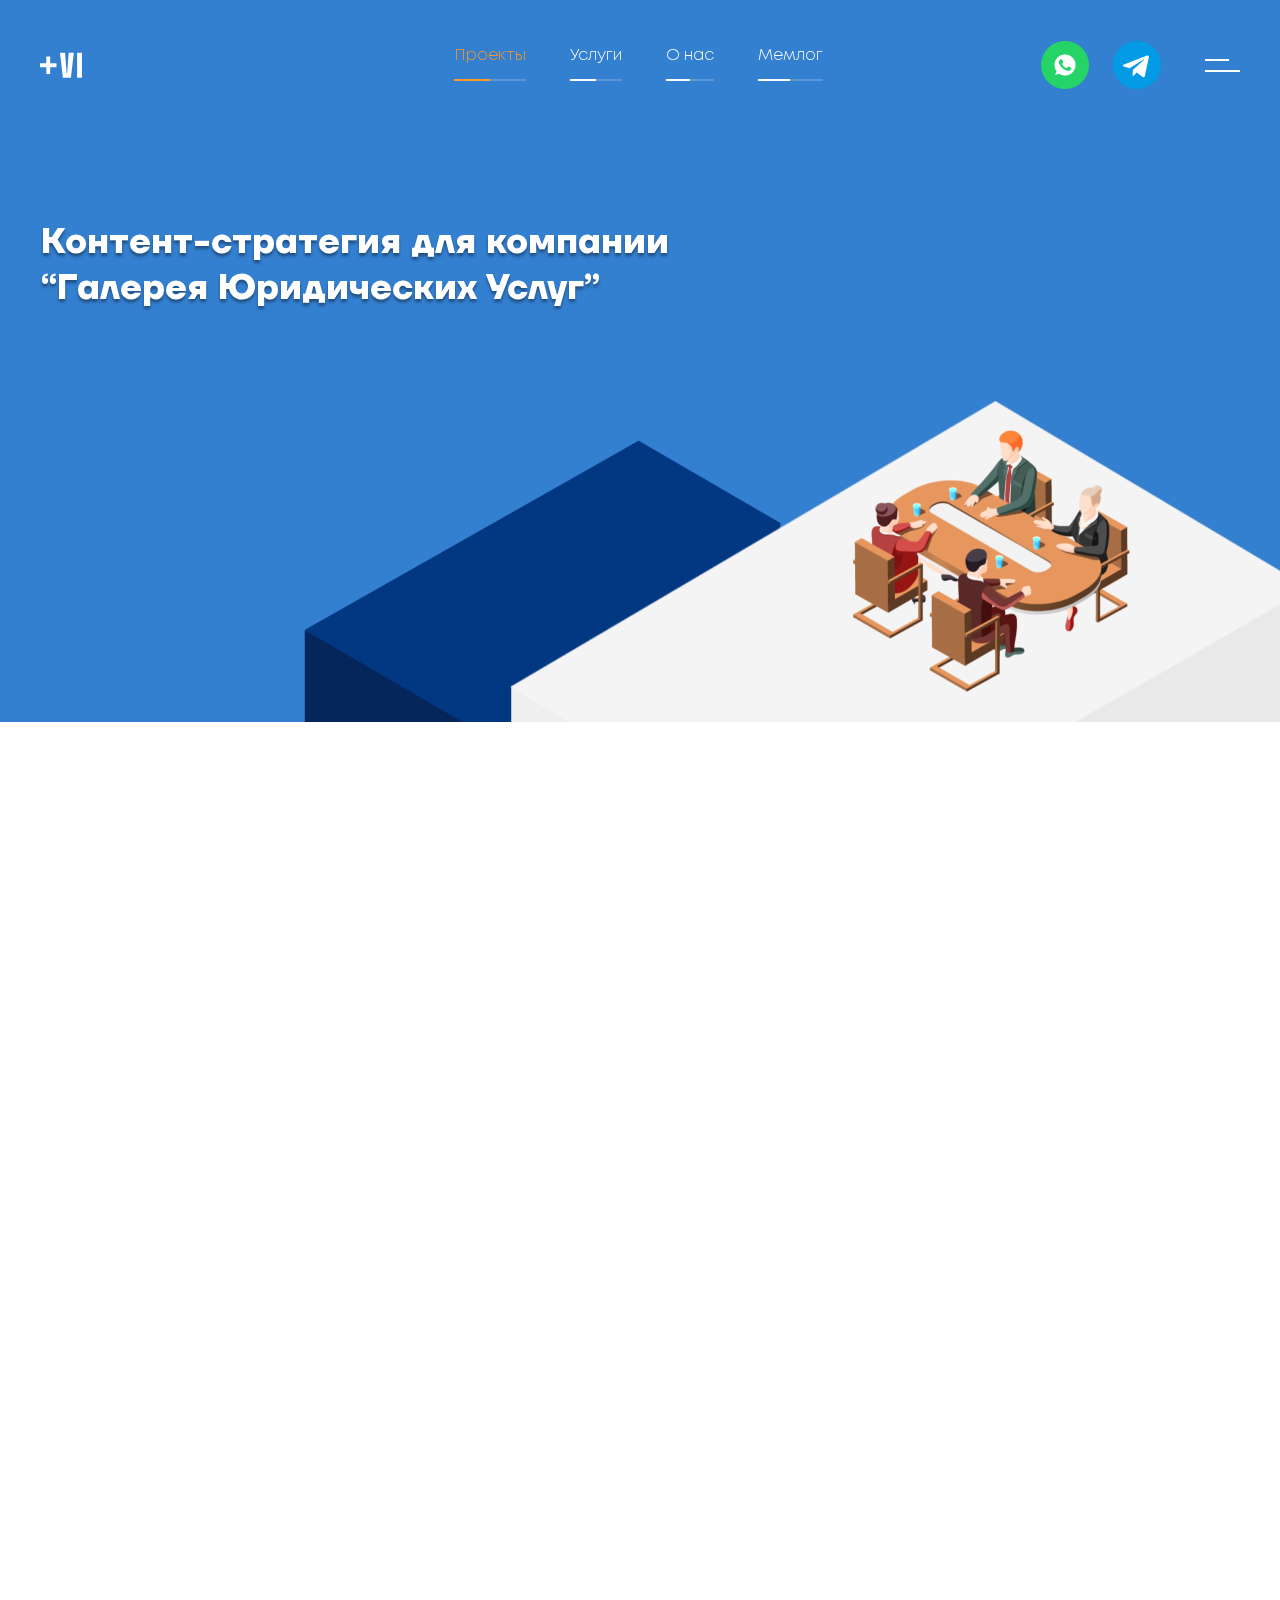
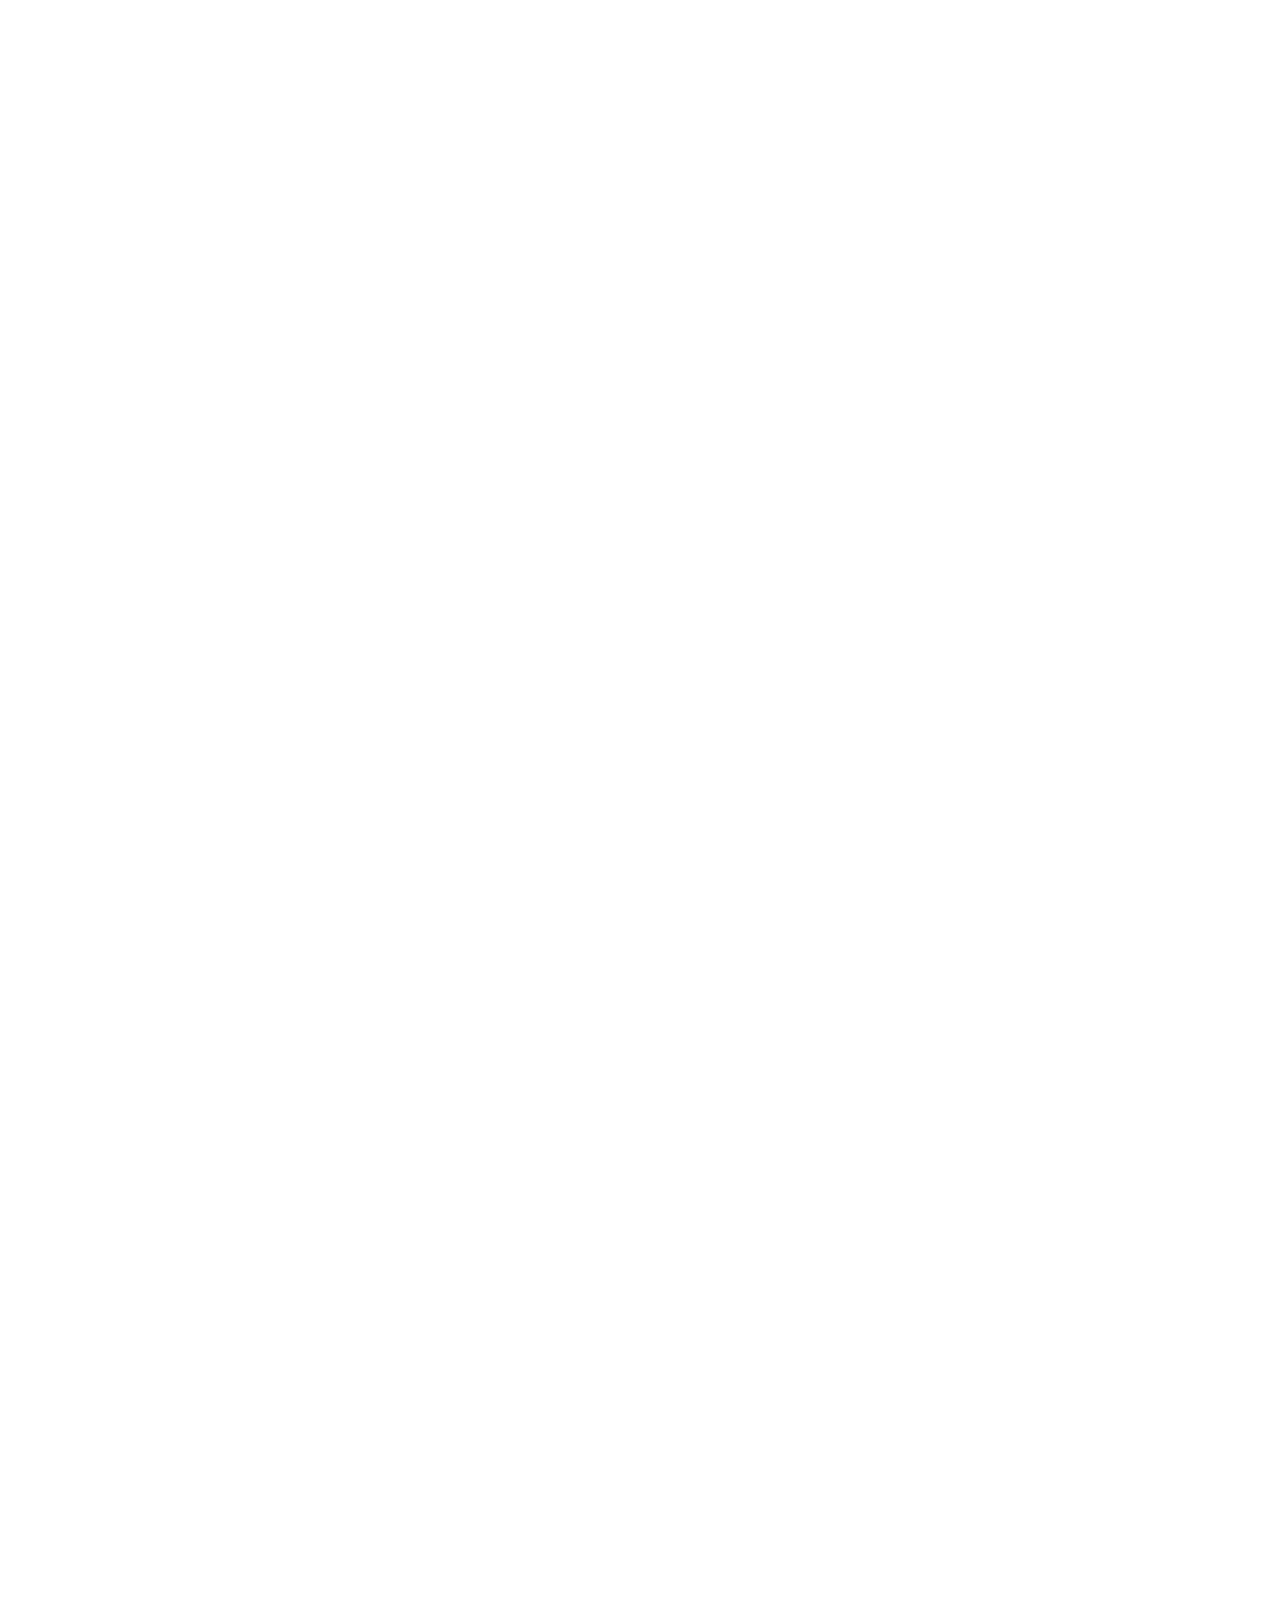
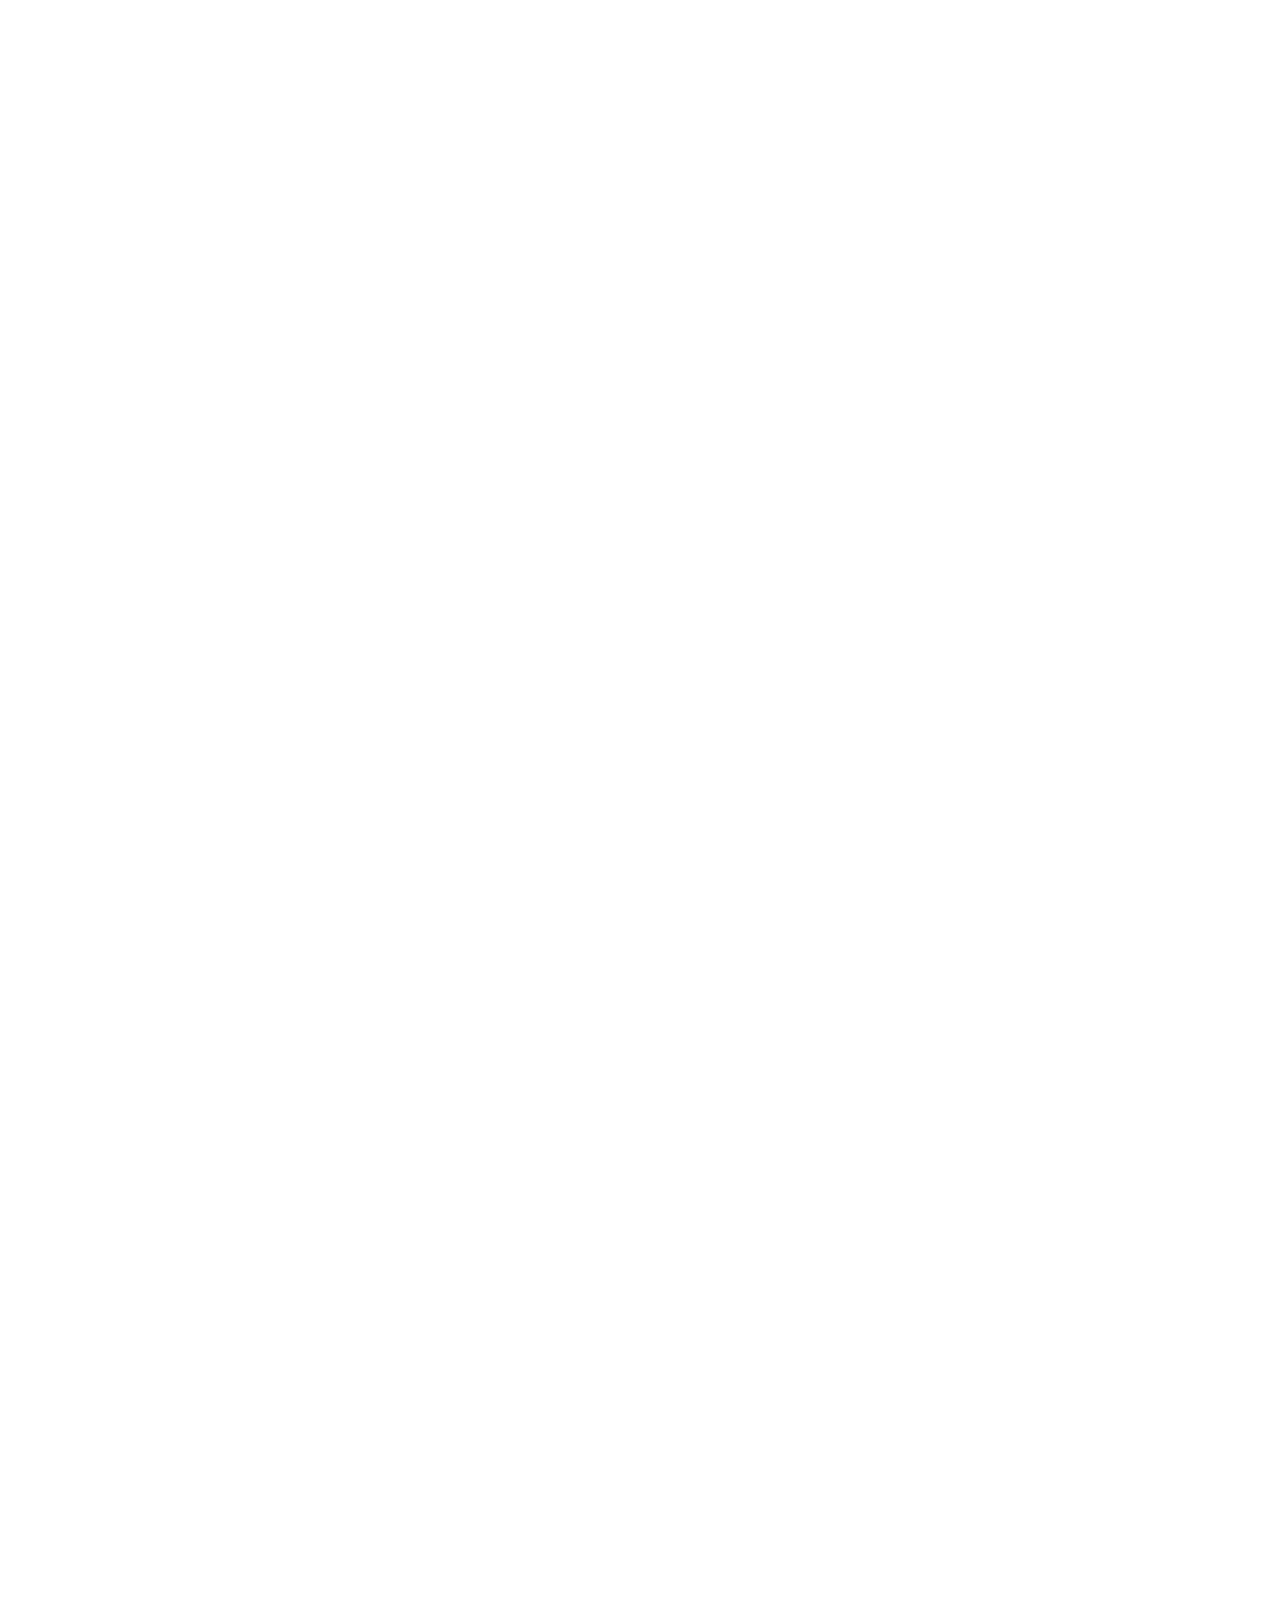
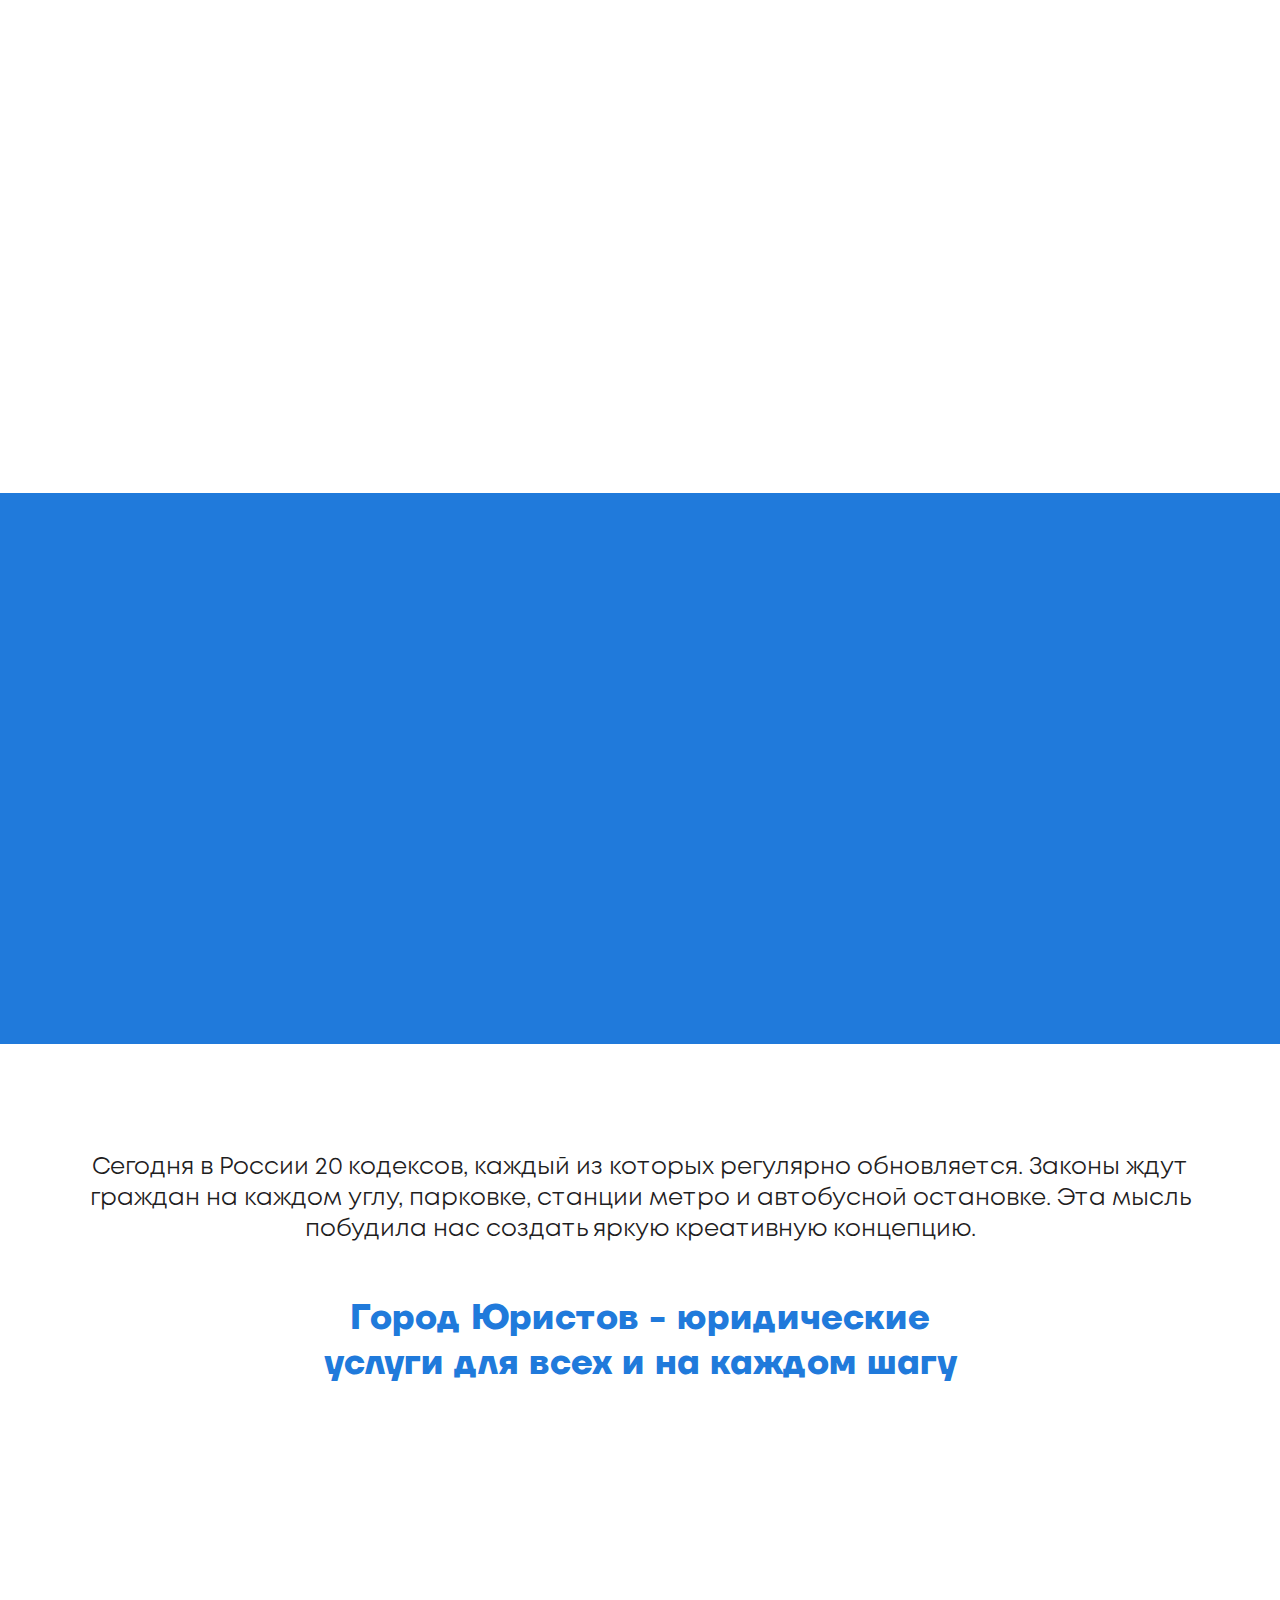
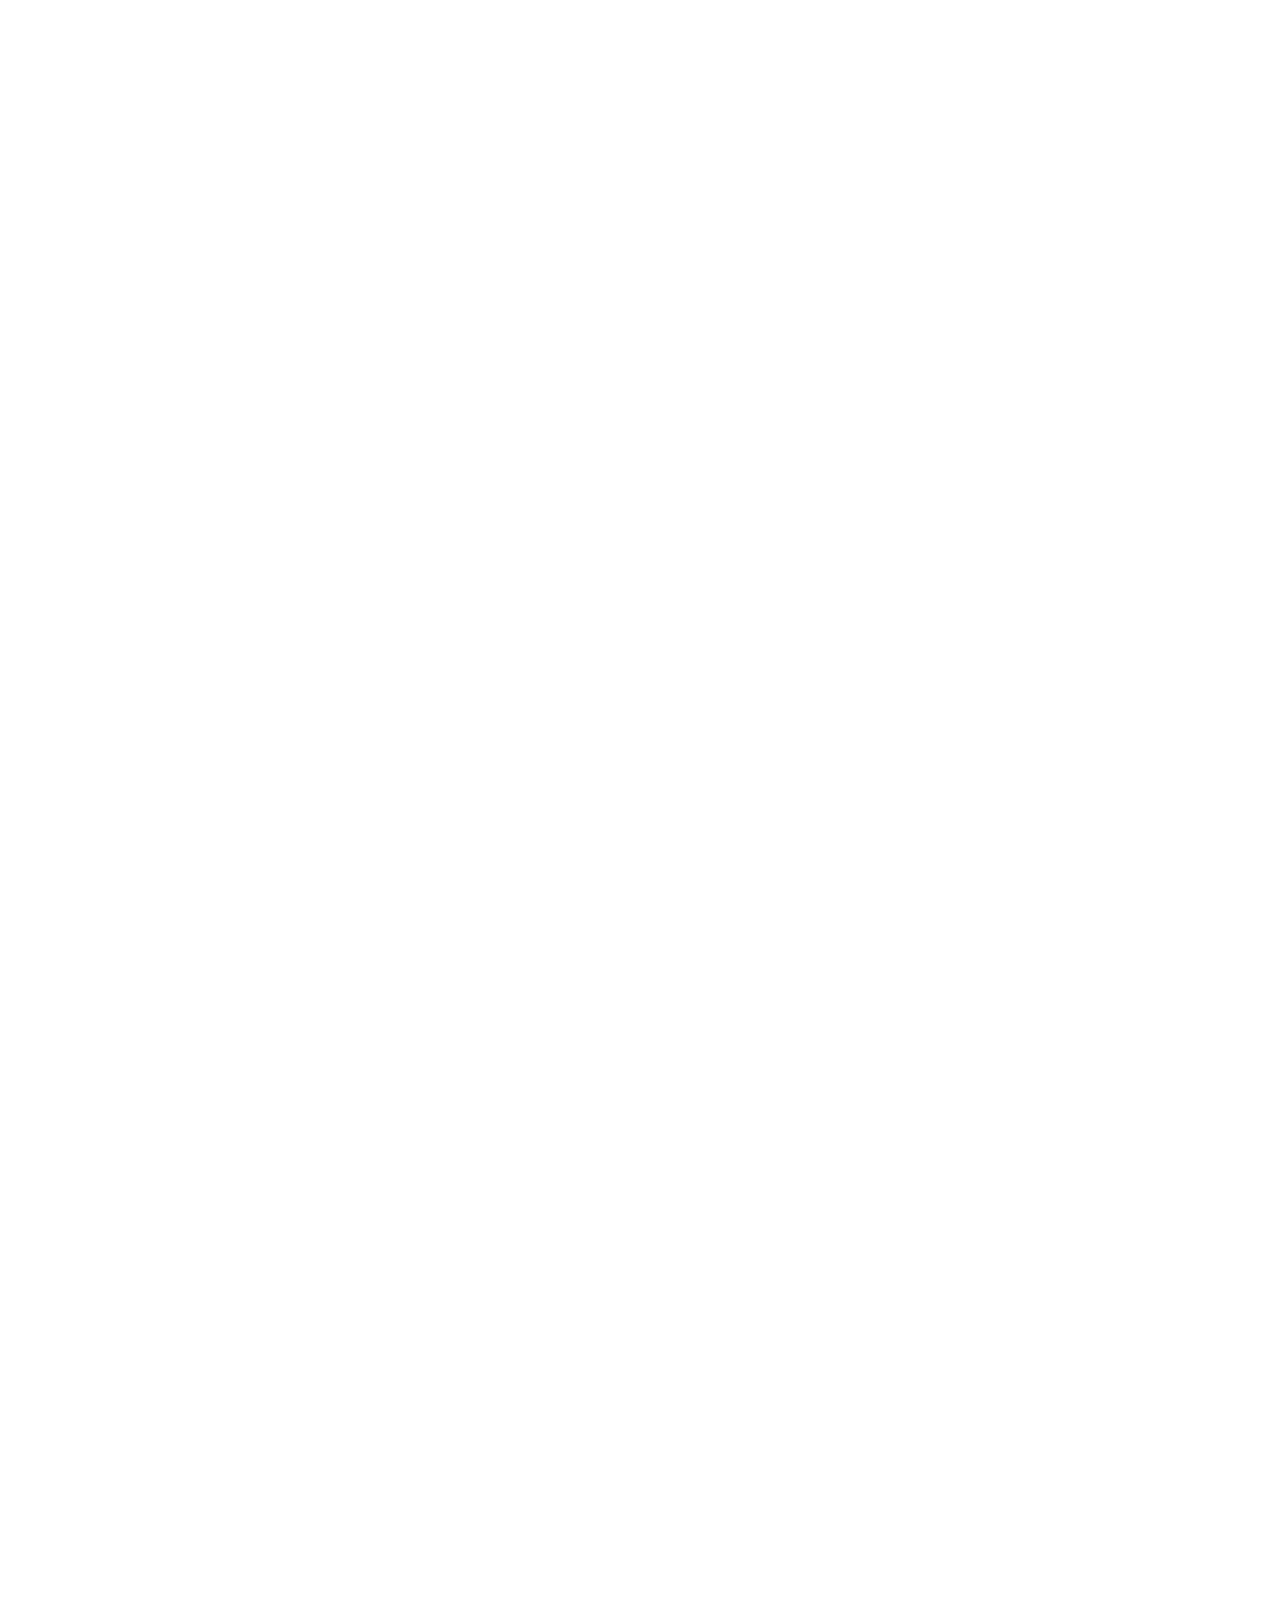
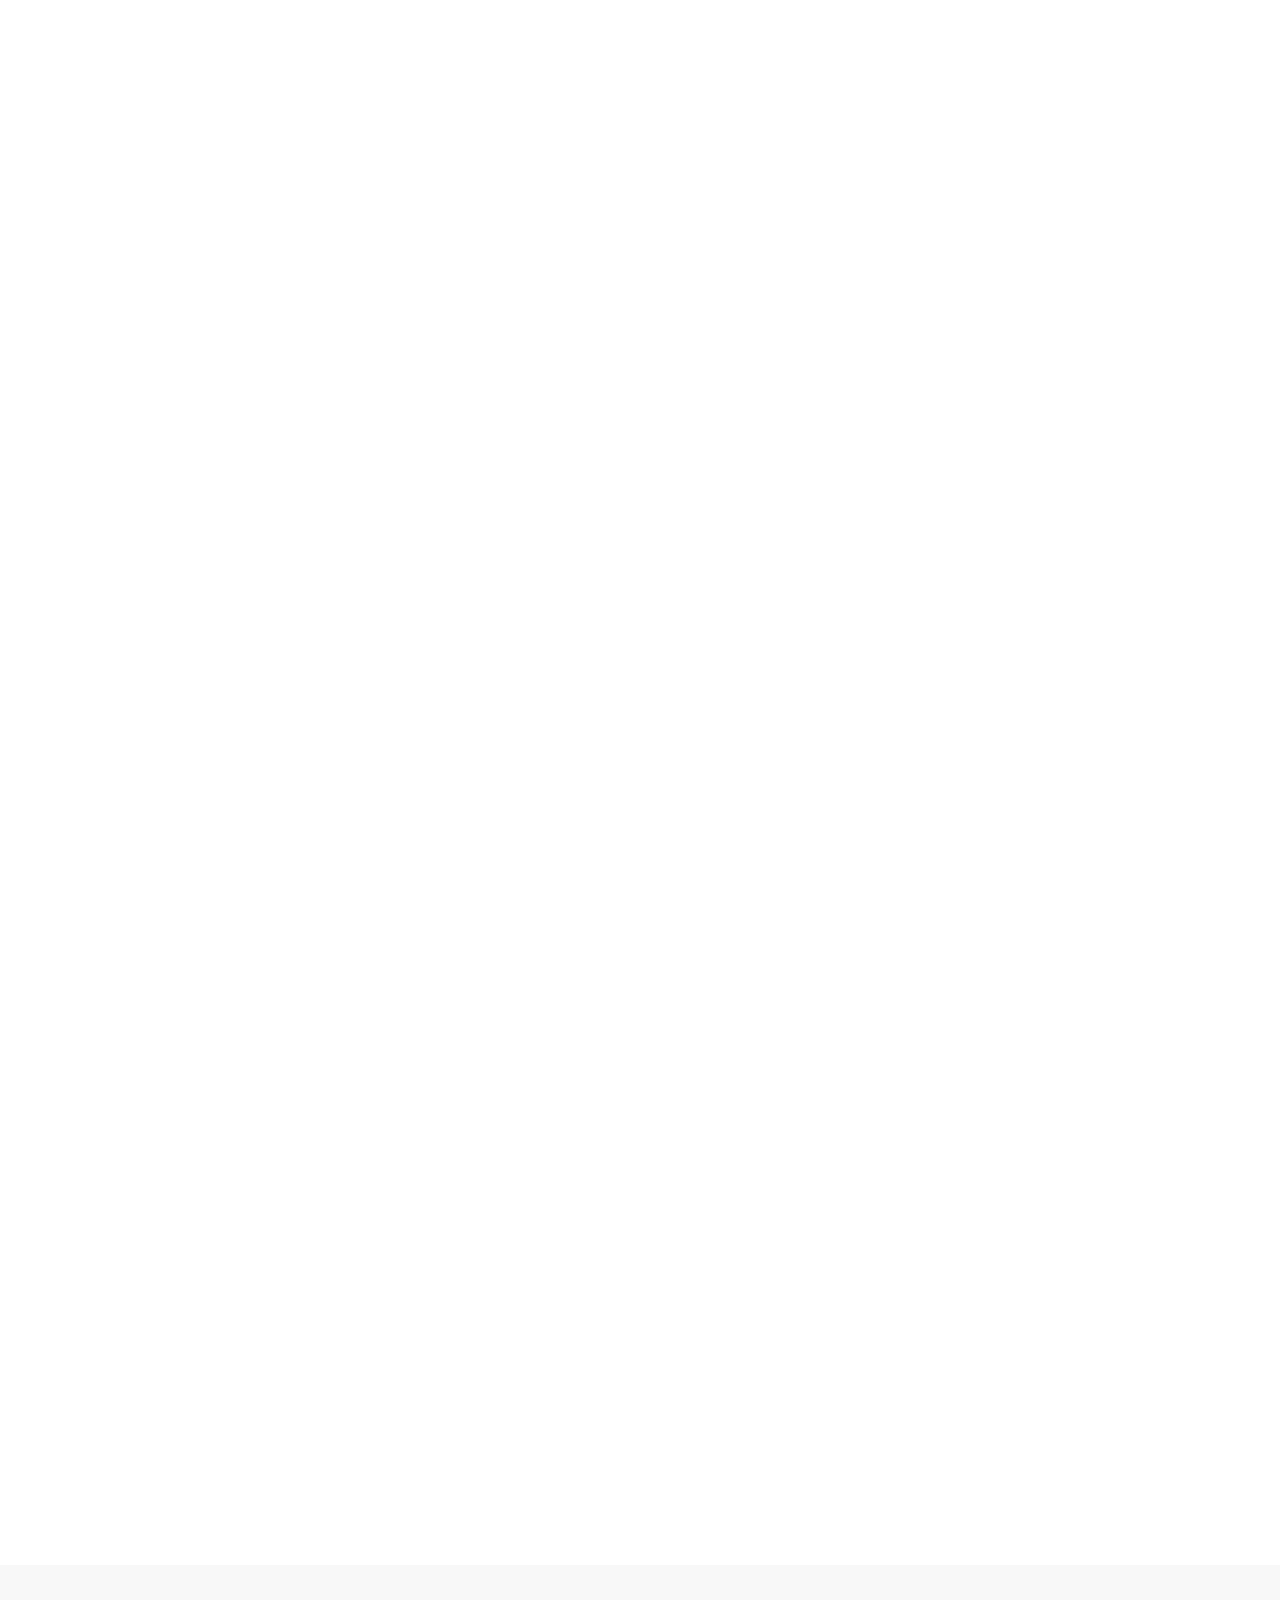
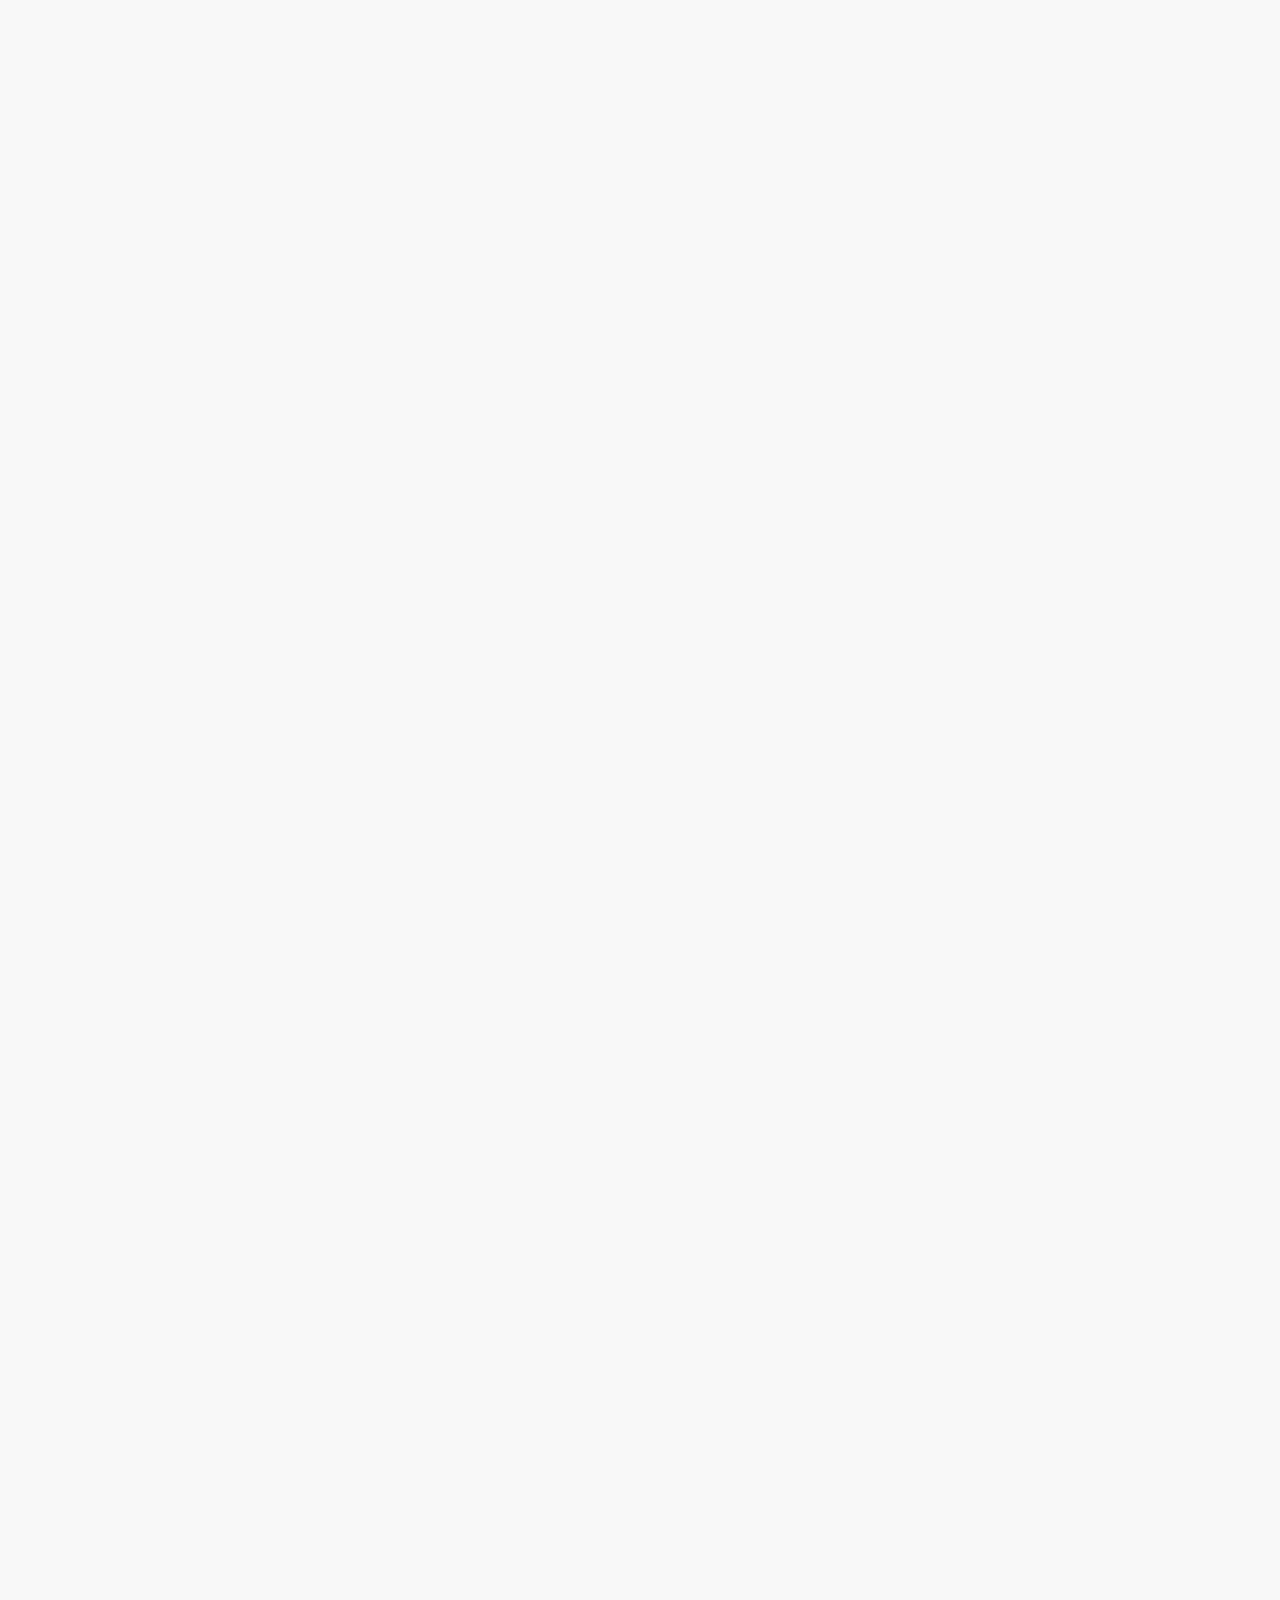
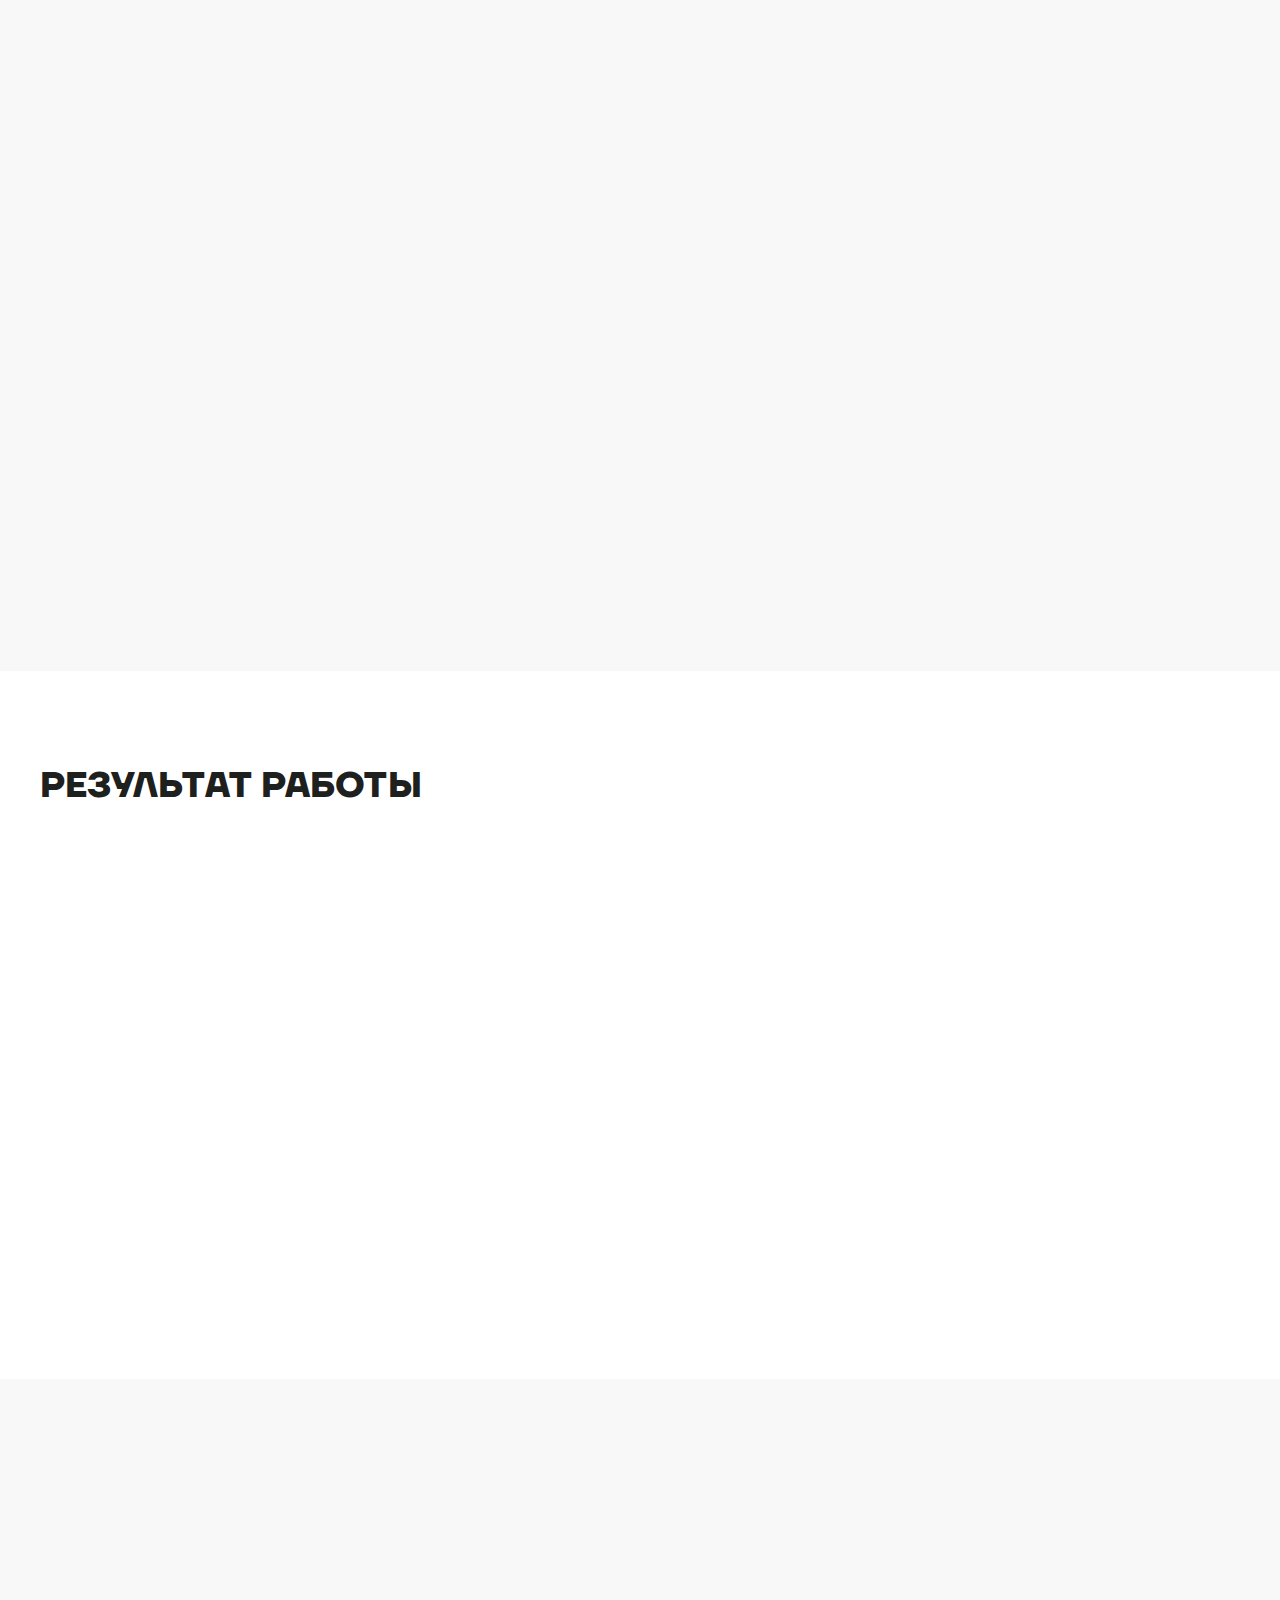
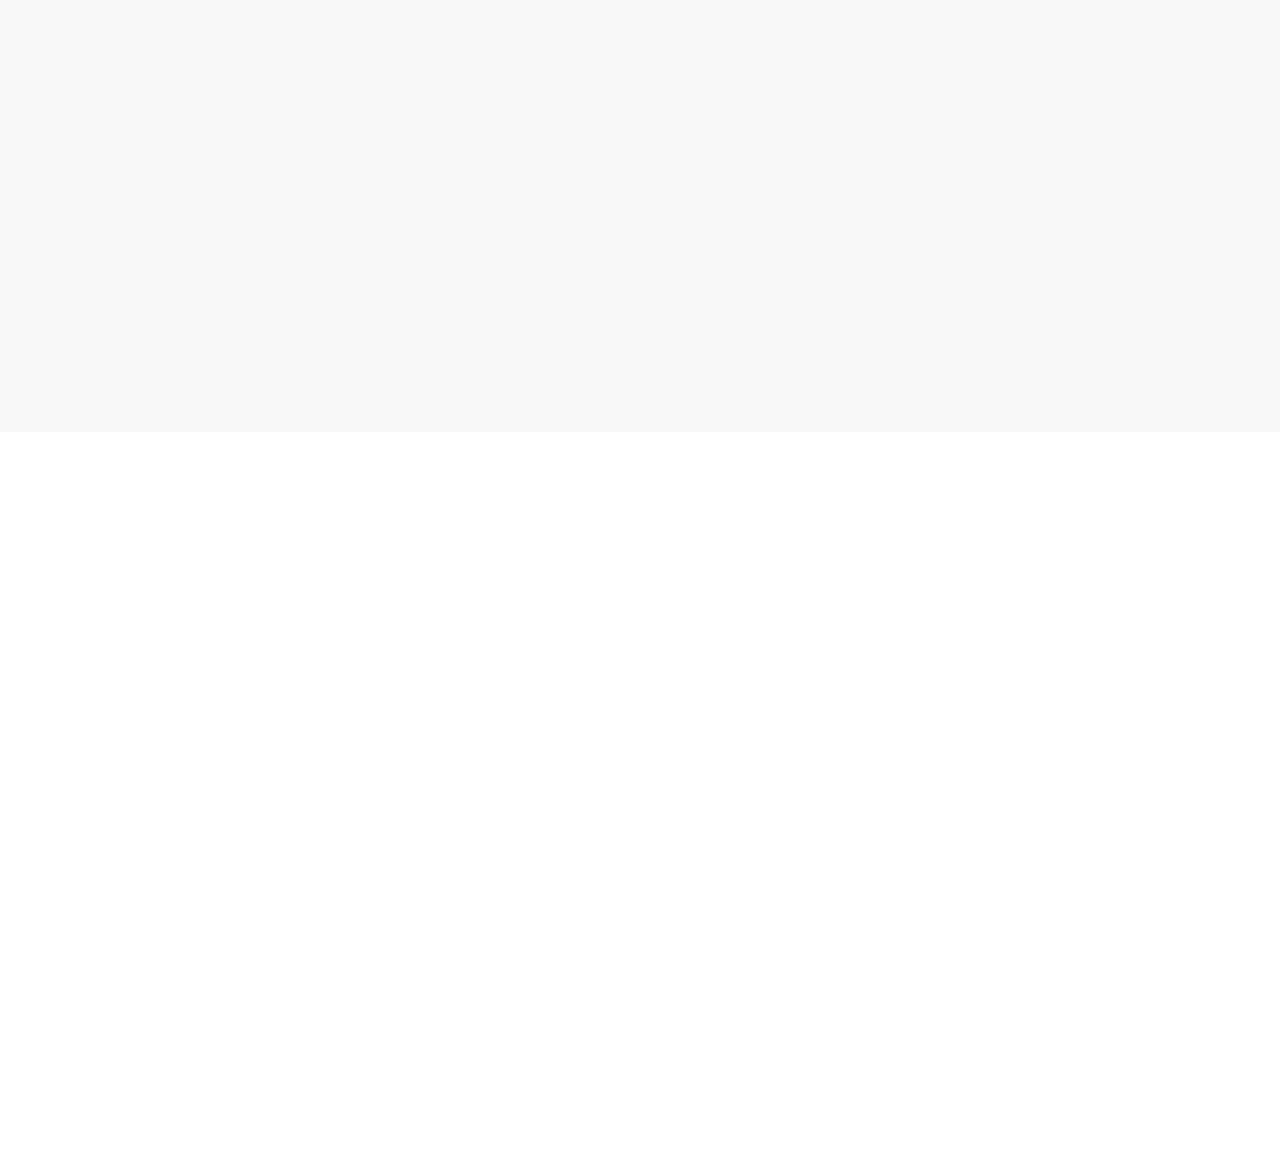
==== commit 6232bdd1: "initial commit" ====
--- a/index.html
+++ b/index.html
@@ -87,7 +87,7 @@
         <div class="first-layout__title" data-aos="fade-up" data-aos-delay="250">
           <h1>Контент-стратегия для компании <br> “Галерея Юридических Услуг”</h1>
         </div>
-        <video class="first-layout__video" autoplay muted loop id="myVideo">
+        <video class="first-layout__video" autoplay muted loop>
           <source src="img/video/header-1.mp4" type="video/mp4"> Your browser does not support HTML5 video. </video>
         <!-- <div class="first-layout__img" data-aos="fade-up" data-aos-delay="500">
           <img src="img/images/company-legacy.svg" alt="">
@@ -290,32 +290,38 @@
         <div class="row">
           <div class="col-lg-4 col-md-6 col-12" data-aos="fade-up">
             <div class="about-service__content_item">
-              <img src="img/gallery/legal-instagram/1.jpg" alt="Изображения">
+              <video autoplay muted loop>
+                <source src="img/video/instagram/1.mp4" type="video/mp4"> Your browser does not support HTML5 video. </video>
             </div>
           </div>
           <div class="col-lg-4 col-md-6 col-12" data-aos="fade-up">
             <div class="about-service__content_item">
-              <img src="img/gallery/legal-instagram/2.jpg" alt="Изображения">
+              <video autoplay muted loop>
+                <source src="img/video/instagram/2.mp4" type="video/mp4"> Your browser does not support HTML5 video. </video>
             </div>
           </div>
           <div class="col-lg-4 col-md-6 col-12" data-aos="fade-up">
             <div class="about-service__content_item">
-              <img src="img/gallery/legal-instagram/3.jpg" alt="Изображения">
+              <video autoplay muted loop>
+                <source src="img/video/instagram/3.mp4" type="video/mp4"> Your browser does not support HTML5 video. </video>
             </div>
           </div>
           <div class="col-lg-4 col-md-6 col-12" data-aos="fade-up">
             <div class="about-service__content_item">
-              <img src="img/gallery/legal-instagram/4.jpg" alt="Изображения">
+              <video autoplay muted loop>
+                <source src="img/video/instagram/4.mp4" type="video/mp4"> Your browser does not support HTML5 video. </video>
             </div>
           </div>
           <div class="col-lg-4 col-md-6 col-12" data-aos="fade-up">
             <div class="about-service__content_item">
-              <img src="img/gallery/legal-instagram/5.jpg" alt="Изображения">
+              <video autoplay muted loop>
+                <source src="img/video/instagram/5.mp4" type="video/mp4"> Your browser does not support HTML5 video. </video>
             </div>
           </div>
           <div class="col-lg-4 col-md-6 col-12" data-aos="fade-up">
             <div class="about-service__content_item">
-              <img src="img/gallery/legal-instagram/6.jpg" alt="Изображения">
+              <video autoplay muted loop>
+                <source src="img/video/instagram/6.mp4" type="video/mp4"> Your browser does not support HTML5 video. </video>
             </div>
           </div>
         </div>
--- a/css/style.css
+++ b/css/style.css
@@ -1 +1 @@
-@font-face{font-family:"Mont";src:url("../fonts/Mont/Mont-Light.woff") format("woff"),url("../fonts/Mont/Mont-Light.woff2") format("woff2");font-weight:300;font-style:normal;font-display:swap}@font-face{font-family:"Mont";src:url("../fonts/Mont/Mont-Book.woff") format("woff"),url("../fonts/Mont/Mont-Book.woff2") format("woff2");font-weight:400;font-style:normal;font-display:swap}@font-face{font-family:"Mont";src:url("../fonts/Mont/Mont-Regular.woff") format("woff"),url("../fonts/Mont/Mont-Regular.woff2") format("woff2");font-weight:500;font-style:normal;font-display:swap}@font-face{font-family:"Mont";src:url("../fonts/Mont/Mont-Semibold.woff") format("woff"),url("../fonts/Mont/Mont-Semibold.woff2") format("woff2");font-weight:600;font-style:normal;font-display:swap}@font-face{font-family:"Mont";src:url("../fonts/Mont/Mont-Bold.woff") format("woff"),url("../fonts/Mont/Mont-Bold.woff2") format("woff2");font-weight:bold;font-style:normal;font-display:swap}@font-face{font-family:"TTFirsNeue";src:url("../fonts/TTFirsNeue/TTFirsNeue-Regular.woff") format("woff"),url("../fonts/TTFirsNeue/TTFirsNeue-Regular.woff2") format("woff2");font-weight:normal;font-style:normal;font-display:swap}@font-face{font-family:"TTFirsNeue";src:url("../fonts/TTFirsNeue/TTFirsNeue-Bold.woff") format("woff"),url("../fonts/TTFirsNeue/TTFirsNeue-Bold.woff2") format("woff2");font-weight:bold;font-style:normal;font-display:swap}html,body{font-family:"Mont",sans-serif;font-weight:normal;line-height:1.3}@media screen and (max-width: 576px){html,body{line-height:1.65}}h1,h2,h3,h4,h5,h6{font-family:"TTFirsNeue",sans-serif;color:#1E201D}h1{font-size:35px}@media screen and (max-width: 992px){h1{font-size:30px}}@media screen and (max-width: 576px){h1{font-size:24px}}p{margin-bottom:1em}p,span{color:#1E201D;font-size:24px;font-weight:400}@media screen and (max-width: 992px){p,span{font-size:20px}}@media screen and (max-width: 576px){p,span{font-size:14px}}b,strong{font-weight:bold}blockquote{font-style:italic;text-align:right;font-size:25px}@media screen and (max-width: 576px){blockquote{font-size:18px}}a{font-family:"Mont",sans-serif}ul{list-style:none;margin:0;padding:0}img{width:100%;height:auto;display:block}button{margin:0;padding:0;border:none;background-color:transparent}button:focus{outline:none;border:none}input{width:100%;border:none;padding:5px 15px}input:focus{outline:none;border:none}@media screen and (max-width: 576px){.container{padding-left:20px;padding-right:20px}}.main-title{font-size:25px;text-transform:uppercase;padding:5px 0 15px;position:relative;display:inline-block;line-height:1.4}.main-title__big{font-size:35px;display:block}@media screen and (max-width: 576px){.main-title__big{font-size:24px}}.main-title__big::after{background-color:#207ADB}.card-bordered{padding:20px 30px;border:1px solid #DBDBDB;border-radius:2px;display:-webkit-box;display:-ms-flexbox;display:flex;-webkit-box-align:center;-ms-flex-align:center;align-items:center;-webkit-box-pack:center;-ms-flex-pack:center;justify-content:center}.card-bordered img{height:255px;-o-object-fit:contain;object-fit:contain}@media screen and (max-width: 992px){.card-bordered img{height:auto}}.image-with-shadow{overflow:hidden;border-radius:5px;-webkit-box-shadow:0px 4px 18px rgba(0,0,0,0.15);box-shadow:0px 4px 18px rgba(0,0,0,0.15)}.color-red{color:#F54528}.bg-blue{background-color:#207ADB}.bg-grey{background-color:#F8F8F8}.font-bold{font-weight:bold}.h2{font-size:35px;text-transform:uppercase;margin:35px 0}@media screen and (max-width: 576px){.h2{font-size:25px}}.uppercase{text-transform:uppercase}.header{position:fixed;top:0;z-index:10;padding:41px 0 15px;background-color:transparent;-webkit-transition:300ms ease-in-out;-o-transition:300ms ease-in-out;transition:300ms ease-in-out}@media screen and (max-width: 992px){.header{padding-top:15px}}.header-active{padding:15px 0;background-color:#267fdf}.header__logo{width:42px;height:100%;display:-webkit-box;display:-ms-flexbox;display:flex;-webkit-box-align:center;-ms-flex-align:center;align-items:center}.header__menu{display:-webkit-box;display:-ms-flexbox;display:flex;-webkit-box-align:center;-ms-flex-align:center;align-items:center;-webkit-box-pack:end;-ms-flex-pack:end;justify-content:flex-end;margin-right:88px}.header__menu_list{list-style:none;margin:0;padding:0;display:-webkit-box;display:-ms-flexbox;display:flex;-webkit-box-pack:center;-ms-flex-pack:center;justify-content:center;-webkit-box-align:center;-ms-flex-align:center;align-items:center}.header__menu_item{margin-left:22px;margin-right:22px}.header__menu_item a{color:white;font-weight:300;padding:5px 0 12px;border-bottom:2px solid #ffffff30;position:relative;display:inline-block;-webkit-transition:300ms ease;-o-transition:300ms ease;transition:300ms ease}.header__menu_item a::after{content:"";position:absolute;bottom:-2px;left:0;display:inline-block;width:50%;height:2px;background-color:white;-webkit-transition:300ms ease;-o-transition:300ms ease;transition:300ms ease}.header__menu_item a:hover{text-decoration:none;color:#FE9828}.header__menu_item a:hover:after{width:100%;background-color:#FE9828}.header__menu_item_active a{color:#FE9828}.header__menu_item_active a::after{background-color:#FE9828}.header__controls{display:-webkit-box;display:-ms-flexbox;display:flex;-webkit-box-align:center;-ms-flex-align:center;align-items:center;-webkit-box-pack:end;-ms-flex-pack:end;justify-content:flex-end}.header__controls .hamburger_menu{display:-webkit-box;display:-ms-flexbox;display:flex;-webkit-box-pack:center;-ms-flex-pack:center;justify-content:center;-webkit-box-orient:vertical;-webkit-box-direction:normal;-ms-flex-direction:column;flex-direction:column}.header__controls .hamburger_menu_line{width:35px;height:2px;background-color:#fff}.header__controls .hamburger_menu_line_top{width:24px;margin-bottom:9px}.header__burger{display:-webkit-box;display:-ms-flexbox;display:flex;-webkit-box-align:center;-ms-flex-align:center;align-items:center;margin-left:20px}.header__social{display:-webkit-box;display:-ms-flexbox;display:flex}.header__social_item{width:48px;display:block;margin:0 24px 0 0}.footer__links_title{color:#aaa;font-weight:bold;margin-bottom:40px;font-size:24px}.footer__links_list{list-style-type:none;margin:0;padding:0}.footer__links_list li{margin-bottom:25px}@media screen and (max-width: 576px){.footer__links_list li{margin-bottom:18px}}.footer__links_list li a{color:#aaa;font-size:16px;-webkit-transition:300ms ease;-o-transition:300ms ease;transition:300ms ease}.footer__links_list li a:hover{color:#1E201D;text-decoration:none}@media screen and (max-width: 576px){.footer__links_list li a{font-size:14px}}.footer__social ul li a{text-transform:lowercase}@media screen and (max-width: 992px){.footer__social .footer__links_title{display:none}.footer__social ul{display:-webkit-box;display:-ms-flexbox;display:flex;-ms-flex-wrap:wrap;flex-wrap:wrap}.footer__social ul li{margin-right:40px}}@media screen and (max-width: 992px) and (max-width: 576px){.footer__social ul{-webkit-box-pack:justify;-ms-flex-pack:justify;justify-content:space-between}.footer__social ul li{margin-right:10px}}.footer__form{padding:40px 57px 30px;background-color:#FE9828}@media screen and (max-width: 576px){.footer__form{padding:25px}}.footer__form_title{color:white;font-size:24px;margin-bottom:30px;font-weight:500}@media screen and (max-width: 576px){.footer__form_title{font-size:18px;width:80%}}.footer__form_input{display:-webkit-box;display:-ms-flexbox;display:flex;position:relative}.footer__form_input label{position:absolute;top:50%;-webkit-transform:translateY(-50%);-ms-transform:translateY(-50%);transform:translateY(-50%);left:12px;color:white;cursor:text;font-size:16px;-webkit-transition:300ms ease;-o-transition:300ms ease;transition:300ms ease}.footer__form_input label.is-active{top:-5px;left:0;font-size:11px}@media screen and (max-width: 576px){.footer__form_input label{font-size:14px}}.footer__form_input input{width:100%;background-color:transparent;padding:16px 40px 16px 0px;border-bottom:1px solid white;border-radius:0;color:white;font-family:"Mont",sans-serif;font-size:18px;font-weight:bold}.footer__form_input input:focus{padding:16px 40px 16px 0}.footer__form_input button{position:absolute;right:10px;top:50%;-webkit-transform:translateY(-50%);-ms-transform:translateY(-50%);transform:translateY(-50%)}.footer__form_input button img{width:23px}.footer__copyright{max-width:490px;width:100%;padding:150px 0 50px;text-align:center;font-size:11px;color:#aaa}@media screen and (max-width: 992px){.footer__copyright{padding:100px 0 50px}}@media screen and (max-width: 576px){.footer__copyright{padding:50px 0 30px}}.i-legal-hammer{background-image:url(../img/icons/legal-hammer.svg);background-repeat:no-repeat;background-size:contain;display:inline-block;width:100%;max-width:30px;height:32px}.i-legal-paper{background-image:url(../img/icons/legal-paper.svg);background-repeat:no-repeat;background-size:contain;display:inline-block;width:100%;max-width:30px;height:32px}.i-legal-face{background-image:url(../img/icons/legal-face.svg);background-repeat:no-repeat;background-size:contain;display:inline-block;width:100%;max-width:40px;height:29px}.first-layout{background-color:#207ADB;padding-top:50px;height:722px;display:-webkit-box;display:-ms-flexbox;display:flex;-webkit-box-align:center;-ms-flex-align:center;align-items:center;overflow:hidden;position:relative}@media screen and (max-width: 992px){.first-layout{height:619px}}@media screen and (max-width: 576px){.first-layout{-webkit-box-align:start;-ms-flex-align:start;align-items:flex-start}}.first-layout__title{margin-bottom:241px;position:relative;z-index:2}.first-layout__title h1{color:#fff;text-shadow:0px 3px 3px #00000060}@media screen and (max-width: 576px){.first-layout__title h1{line-height:1.3}}@media screen and (max-width: 992px){.first-layout__title{margin-bottom:150px}}@media screen and (max-width: 576px){.first-layout__title{margin-top:95px;margin-bottom:0}}.first-layout__img{width:81%;position:absolute;right:-154px;bottom:0}@media screen and (max-width: 992px){.first-layout__img{width:100%}}@media screen and (max-width: 576px){.first-layout__img{bottom:-1px;width:759px;height:auto;right:-250px}}.first-layout__video{position:absolute;top:0;left:0;height:730px;width:100%;-o-object-fit:cover;object-fit:cover;-o-object-position:bottom;object-position:bottom}@media screen and (max-width: 576px){.first-layout__video{height:619px;-o-object-position:82% 100%;object-position:82% 100%}}.about-service{padding:100px 0}@media screen and (max-width: 992px){.about-service{padding:50px 0}}@media screen and (max-width: 576px){.about-service{padding:20px 0}}.about-service__spacing{padding-top:58px;padding-bottom:58px}@media screen and (max-width: 576px){.about-service__spacing{padding-top:30px;padding-bottom:30px}}.about-service__vertical-title{font-family:"Mont",sans-serif;text-transform:uppercase;font-weight:normal;-webkit-writing-mode:vertical-rl;-ms-writing-mode:tb-rl;writing-mode:vertical-rl;text-orientation:sideways;-webkit-transform:rotate(180deg);-ms-transform:rotate(180deg);transform:rotate(180deg);font-size:18px;color:#207ADB;opacity:0.5;margin:0}@media screen and (max-width: 576px){.about-service__vertical-title{font-size:15px;padding-top:20px}}.about-service__tasks{margin-top:20px}.about-service__tasks_block{display:-webkit-box;display:-ms-flexbox;display:flex;margin-bottom:60px}@media screen and (max-width: 576px){.about-service__tasks_block{margin-bottom:30px}}.about-service__tasks_icon{min-width:28px;margin-right:20px;margin-top:4px}.about-service__tasks_text{width:100%;max-width:400px;font-size:20px}@media screen and (max-width: 576px){.about-service__tasks_text{font-size:16px}}.about-service__gallery_item{border-radius:10px;overflow:hidden}.about-service__statue{width:170px}.about-service__line-height p{line-height:1.65}.about-service__blockquote{width:100%;max-width:1150px;margin-top:80px;margin-left:auto;margin-bottom:5px}.about-service__blockquote_name{font-weight:bold;font-size:25px;text-align:right;font-family:"Mont",sans-serif;margin-top:0}@media screen and (max-width: 576px){.about-service__blockquote_name{font-size:18px}}.about-service__title-icon{display:-webkit-box;display:-ms-flexbox;display:flex;-webkit-box-align:center;-ms-flex-align:center;align-items:center;-ms-flex-wrap:wrap;flex-wrap:wrap}.about-service__title-icon .icon{margin-right:20px;position:relative;top:-4px}.about-service__title-icon_text{font-size:35px;text-transform:uppercase;font-family:"TTFirsNeue",sans-serif;font-weight:bold}@media screen and (max-width: 576px){.about-service__title-icon_text{font-size:22px}}.about-service__block-bg{background-color:#207ADB;border-radius:10px;padding:70px;display:-webkit-box;display:-ms-flexbox;display:flex;-webkit-box-align:center;-ms-flex-align:center;align-items:center;-webkit-box-pack:center;-ms-flex-pack:center;justify-content:center;-ms-flex-wrap:wrap;flex-wrap:wrap;position:relative}@media screen and (max-width: 576px){.about-service__block-bg{padding:60px 20px}}.about-service__block-bg_text{width:100%;max-width:840px}.about-service__block-bg_text p{margin:0;padding:0;color:white;text-align:center;text-transform:uppercase;font-family:"TTFirsNeue",sans-serif;font-size:24px;font-weight:bold;-webkit-transition:250ms;-o-transition:250ms;transition:250ms}.about-service__block-bg_text p a{color:#042b8c;font-size:24px;border-bottom:1px solid;font-weight:bold;text-transform:uppercase;font-family:"TTFirsNeue",sans-serif}.about-service__block-bg_text p a:hover{text-decoration:none;border:none}@media screen and (max-width: 576px){.about-service__block-bg_text p{font-size:20px}.about-service__block-bg_text p a{font-size:20px}}.about-service__block-bg_text-right{margin-left:auto;width:70%;max-width:100%}.about-service__block-bg_text-right p{text-align:left}@media screen and (max-width: 992px){.about-service__block-bg_text-right{width:100%;position:relative;z-index:1}.about-service__block-bg_text-right p{text-align:center}}.about-service__block-bg_img{position:absolute;width:30%;left:0;bottom:0}.about-service__block-bg_img img{width:361px}@media screen and (max-width: 1200px){.about-service__block-bg_img{left:-3%}}@media screen and (max-width: 992px){.about-service__block-bg_img{margin-top:-240px;width:100%;position:relative}.about-service__block-bg_img img{width:90%;margin:auto}}@media screen and (max-width: 576px){.about-service__block-bg_img{margin-top:-170px}}.about-service__office-img{padding:0;margin-bottom:100px;width:100%;height:333px;background-attachment:fixed;background-size:cover;background-image:url(../img/images/legal-office.jpg)}@media screen and (max-width: 576px){.about-service__office-img{background-attachment:scroll;background-position:48%}}@media screen and (max-width: 992px){.about-service__office-img{margin-bottom:50px}}.about-service__office-img img{width:100%;height:403px;-o-object-fit:cover;object-fit:cover;-o-object-position:top;object-position:top}.about-service__parallax{height:560px;background-attachment:fixed;background-size:cover;background-repeat:no-repeat;background-image:url(../img/images/parallax-1.jpg)}@media screen and (max-width: 576px){.about-service__parallax{background-attachment:scroll;background-position:48%}}.about-service__parallax_text{text-align:center;font-size:24px;font-weight:normal;width:100%;margin-top:50px;margin-bottom:50px}@media screen and (max-width: 576px){.about-service__parallax_text{font-size:20px}}.about-service__parallax_title{color:#207ADB;text-align:center;font-weight:bold;font-size:35px;width:100%;max-width:700px;margin:0 auto 60px}@media screen and (max-width: 576px){.about-service__parallax_title{font-size:20px}}.about-service__parallax img{height:563px;-o-object-fit:cover;object-fit:cover}.about-service__ecosystem_block{width:100%;max-width:500px}.about-service__ecosystem_title{color:#207ADB;text-transform:uppercase;font-weight:bold;font-size:20px;font-family:"Mont",sans-serif;margin-bottom:25px}.about-service__ecosystem_subtitle{font-family:"Mont",sans-serif;font-size:20px;margin-bottom:15px}.about-service__ecosystem_text{font-size:20px;font-family:"Mont",sans-serif;line-height:1.4}.about-service__content_item{margin-top:35px}.about-service__content_item img{-o-object-fit:contain;object-fit:contain;-o-object-position:center;object-position:center;margin:auto;-webkit-box-shadow:0px 4px 18px rgba(0,0,0,0.15);box-shadow:0px 4px 18px rgba(0,0,0,0.15)}@media screen and (max-width: 576px){.about-service__content_item{margin-top:30px}}.about-service__content_title{width:100%;max-width:670px;text-align:center;margin:100px auto 40px}.about-service__content_plan{width:100%;max-width:993px;margin:100px auto 80px}.about-service__tools{padding:40px 0;background-color:#F8F8F8}.about-service__tools_title{text-align:center;margin-left:auto;margin-right:auto;margin-bottom:60px;width:100%;max-width:870px}.about-service__tools_list{width:100%;max-width:870px;margin-left:auto;margin-right:auto;margin-top:30px}.about-service__tools_list ol{counter-reset:my-awesome-counter;list-style:none}.about-service__tools_list ol li{counter-increment:my-awesome-counter;position:relative;padding-left:30px;margin-bottom:30px;font-size:30px}@media screen and (max-width: 576px){.about-service__tools_list ol li{font-size:20px;padding-left:5px}}.about-service__tools_list ol li::before{content:counter(my-awesome-counter);color:#F54528;font-weight:bold;font-size:40px;position:absolute;left:-40px;top:-5px;text-align:center;font-family:"TTFirsNeue",sans-serif}@media screen and (max-width: 576px){.about-service__tools_list ol li::before{font-size:20px;top:2px}}.about-service__tools_test{display:-webkit-box;display:-ms-flexbox;display:flex;overflow-x:scroll}.about-service__tools_test::-webkit-scrollbar{width:10px}.about-service__tools_test::-webkit-scrollbar-track{background:transparent}.about-service__tools_test::-webkit-scrollbar-thumb{background:transparent}.about-service__tools_test::-webkit-scrollbar-thumb:hover{background:transparent}.about-service__tools_test_item{min-width:216px;height:386px;margin-right:28px}@media screen and (max-width: 576px){.about-service__tools_test_item{min-width:100%;height:auto}.about-service__tools_test_item img{border-radius:5px;-webkit-box-shadow:2px 2px 5px rgba(0,0,0,0.15);box-shadow:2px 2px 5px rgba(0,0,0,0.15)}}@media screen and (max-width: 576px){.about-service__tools_gallery{padding-top:20px}.about-service__tools_gallery .container{padding-left:0;padding-right:0}.about-service__tools_gallery .h2{padding-left:20px;padding-right:20px}.about-service__tools_gallery .about-service__tools_test{padding:20px}}.about-service__tools_game{padding-top:5px}.about-service__tools_game .about-service__tools_test_item{min-width:183px;margin-right:20px}.about-service__tools_game .about-service__tools_test_item img{border-radius:5px;-webkit-box-shadow:2px 2px 5px rgba(0,0,0,0.15);box-shadow:2px 2px 5px rgba(0,0,0,0.15)}@media screen and (max-width: 576px){.about-service__tools_game .about-service__tools_test_item{min-width:100%;height:auto}.about-service__tools_game .about-service__tools_test_item img{-webkit-box-shadow:2px 2px 5px rgba(0,0,0,0.15);box-shadow:2px 2px 5px rgba(0,0,0,0.15)}}.about-service__opportunities{padding:70px}@media screen and (max-width: 576px){.about-service__opportunities{padding:50px}}.about-service__opportunities *{color:white}.about-service__opportunities p{font-size:20px;line-height:1.65}.about-service__opportunities_block{width:100%;max-width:300px}.about-service__opportunities_title{font-weight:bold;font-size:25px}.about-service__opportunities_subtitle{font-size:20px;margin-bottom:30px;text-transform:uppercase;font-family:"Mont",sans-serif;font-weight:600}.slider{padding-top:50px;position:relative}@media screen and (max-width: 576px){.slider{padding-top:20px}}.slider__title{font-size:35px;font-weight:bold;text-transform:uppercase;font-family:"Mont",sans-serif;margin-bottom:30px}@media screen and (max-width: 576px){.slider__title{font-size:25px}}.slider__subtitle{margin-bottom:40px;font-weight:600;font-size:20px;font-family:"Mont",sans-serif;text-transform:uppercase}@media screen and (max-width: 576px){.slider__subtitle{font-size:14px}}.slider__text{font-size:20px;line-height:1.65}@media screen and (max-width: 576px){.slider__text{font-size:14px}}.slider__image{width:100%;max-width:335px;height:335px;overflow:hidden;border-radius:5px}@media screen and (max-width: 992px){.slider__image{height:auto}}.slider .swiper-button-next,.slider .swiper-button-prev{position:relative}.slider__controls{display:-webkit-box;display:-ms-flexbox;display:flex;-webkit-box-pack:center;-ms-flex-pack:center;justify-content:center;-webkit-box-align:center;-ms-flex-align:center;align-items:center}.slider__controls_text{font-size:12px;font-weight:600;text-transform:lowercase;margin:0 18px}.slider-white *{color:white}.slider-white .swiper-pagination-bullet{background-color:#fff}.slider-white .swiper-button-next:after,.slider-white .swiper-container-rtl .swiper-button-prev:after{background-image:url(../img/icons/slider-arrow-white.svg)}.slider-white .swiper-button-prev:after,.slider-white .swiper-container-rtl .swiper-button-next:after{background-image:url(../img/icons/slider-arrow-white.svg)}.slider-blue .slider__controls_text{color:#039BE5}.slider-blue .swiper-pagination-bullet{background-color:#039BE5}.slider-blue .swiper-button-next:after,.slider-blue .swiper-container-rtl .swiper-button-prev:after{background-image:url(../img/icons/slider-arrow-blue.svg)}.slider-blue .swiper-button-prev:after,.slider-blue .swiper-container-rtl .swiper-button-next:after{background-image:url(../img/icons/slider-arrow-blue.svg)}.slider-small-image .slider__image{width:237px;height:409px}@media screen and (max-width: 576px){.slider-small-image .slider__image{width:100%;height:auto;margin-top:30px}}@media screen and (max-width: 576px){.slider .swiper-pagination{display:none}}.numbers-section__card{background-color:#F8F8F8;padding:40px;height:100%}@media screen and (max-width: 576px){.numbers-section__card{padding:30px}}.numbers-section__card_title{font-size:40px;color:#039BE5;margin-bottom:10px;font-weight:bold;font-family:"TTFirsNeue",sans-serif;text-transform:uppercase}@media screen and (max-width: 576px){.numbers-section__card_title{font-size:35px}}.numbers-section__card_content{font-size:16px}@media screen and (max-width: 576px){.other-cases{padding:60px 0 90px}}.other-cases .swiper-container{width:100%;height:100%}.other-cases .swiper-slide{width:100%;max-width:490px}@media screen and (max-width: 992px){.other-cases .swiper-slide{max-width:400px}}@media screen and (max-width: 576px){.other-cases .swiper-slide{max-width:230px}}.other-cases__title{font-size:40px;margin-top:20px;margin-bottom:70px}@media screen and (max-width: 992px){.other-cases__title{font-size:32px}}@media screen and (max-width: 576px){.other-cases__title{font-size:24px;margin-bottom:40px}}.other-cases__card_title{font-size:24px;width:100%;max-width:275px;margin:30px 0 15px}@media screen and (max-width: 576px){.other-cases__card_title{font-size:18px}}.other-cases__card_content{width:100%;max-width:350px;font-size:16px}@media screen and (max-width: 576px){.other-cases__card_content{font-size:14px}}.other-cases__card:hover{text-decoration:none}
+@font-face{font-family:"Mont";src:url("../fonts/Mont/Mont-Light.woff") format("woff"),url("../fonts/Mont/Mont-Light.woff2") format("woff2");font-weight:300;font-style:normal;font-display:swap}@font-face{font-family:"Mont";src:url("../fonts/Mont/Mont-Book.woff") format("woff"),url("../fonts/Mont/Mont-Book.woff2") format("woff2");font-weight:400;font-style:normal;font-display:swap}@font-face{font-family:"Mont";src:url("../fonts/Mont/Mont-Regular.woff") format("woff"),url("../fonts/Mont/Mont-Regular.woff2") format("woff2");font-weight:500;font-style:normal;font-display:swap}@font-face{font-family:"Mont";src:url("../fonts/Mont/Mont-Semibold.woff") format("woff"),url("../fonts/Mont/Mont-Semibold.woff2") format("woff2");font-weight:600;font-style:normal;font-display:swap}@font-face{font-family:"Mont";src:url("../fonts/Mont/Mont-Bold.woff") format("woff"),url("../fonts/Mont/Mont-Bold.woff2") format("woff2");font-weight:bold;font-style:normal;font-display:swap}@font-face{font-family:"TTFirsNeue";src:url("../fonts/TTFirsNeue/TTFirsNeue-Regular.woff") format("woff"),url("../fonts/TTFirsNeue/TTFirsNeue-Regular.woff2") format("woff2");font-weight:normal;font-style:normal;font-display:swap}@font-face{font-family:"TTFirsNeue";src:url("../fonts/TTFirsNeue/TTFirsNeue-Bold.woff") format("woff"),url("../fonts/TTFirsNeue/TTFirsNeue-Bold.woff2") format("woff2");font-weight:bold;font-style:normal;font-display:swap}html,body{font-family:"Mont",sans-serif;font-weight:normal;line-height:1.3}@media screen and (max-width: 576px){html,body{line-height:1.65}}h1,h2,h3,h4,h5,h6{font-family:"TTFirsNeue",sans-serif;color:#1E201D}h1{font-size:35px}@media screen and (max-width: 992px){h1{font-size:30px}}@media screen and (max-width: 576px){h1{font-size:24px}}p{margin-bottom:1em}p,span{color:#1E201D;font-size:24px;font-weight:400}@media screen and (max-width: 992px){p,span{font-size:20px}}@media screen and (max-width: 576px){p,span{font-size:14px}}b,strong{font-weight:bold}blockquote{font-style:italic;text-align:right;font-size:25px}@media screen and (max-width: 576px){blockquote{font-size:18px}}a{font-family:"Mont",sans-serif}ul{list-style:none;margin:0;padding:0}img,video{width:100%;height:auto;display:block}button{margin:0;padding:0;border:none;background-color:transparent}button:focus{outline:none;border:none}input{width:100%;border:none;padding:5px 15px}input:focus{outline:none;border:none}@media screen and (max-width: 576px){.container{padding-left:20px;padding-right:20px}}.main-title{font-size:25px;text-transform:uppercase;padding:5px 0 15px;position:relative;display:inline-block;line-height:1.4}.main-title__big{font-size:35px;display:block}@media screen and (max-width: 576px){.main-title__big{font-size:24px}}.main-title__big::after{background-color:#207ADB}.card-bordered{padding:20px 30px;border:1px solid #DBDBDB;border-radius:2px;display:-webkit-box;display:-ms-flexbox;display:flex;-webkit-box-align:center;-ms-flex-align:center;align-items:center;-webkit-box-pack:center;-ms-flex-pack:center;justify-content:center}.card-bordered img{height:255px;-o-object-fit:contain;object-fit:contain}@media screen and (max-width: 992px){.card-bordered img{height:auto}}.image-with-shadow{overflow:hidden;border-radius:5px;-webkit-box-shadow:0px 4px 18px rgba(0,0,0,0.15);box-shadow:0px 4px 18px rgba(0,0,0,0.15)}.color-red{color:#F54528}.bg-blue{background-color:#207ADB}.bg-grey{background-color:#F8F8F8}.font-bold{font-weight:bold}.h2{font-size:35px;text-transform:uppercase;margin:35px 0}@media screen and (max-width: 576px){.h2{font-size:25px}}.uppercase{text-transform:uppercase}.header{position:fixed;top:0;z-index:10;padding:41px 0 15px;background-color:transparent;-webkit-transition:300ms ease-in-out;-o-transition:300ms ease-in-out;transition:300ms ease-in-out}@media screen and (max-width: 992px){.header{padding-top:15px}}.header-active{padding:15px 0;background-color:#267fdf}.header__logo{width:42px;height:100%;display:-webkit-box;display:-ms-flexbox;display:flex;-webkit-box-align:center;-ms-flex-align:center;align-items:center}.header__menu{display:-webkit-box;display:-ms-flexbox;display:flex;-webkit-box-align:center;-ms-flex-align:center;align-items:center;-webkit-box-pack:end;-ms-flex-pack:end;justify-content:flex-end;margin-right:88px}.header__menu_list{list-style:none;margin:0;padding:0;display:-webkit-box;display:-ms-flexbox;display:flex;-webkit-box-pack:center;-ms-flex-pack:center;justify-content:center;-webkit-box-align:center;-ms-flex-align:center;align-items:center}.header__menu_item{margin-left:22px;margin-right:22px}.header__menu_item a{color:white;font-weight:300;padding:5px 0 12px;border-bottom:2px solid #ffffff30;position:relative;display:inline-block;-webkit-transition:300ms ease;-o-transition:300ms ease;transition:300ms ease}.header__menu_item a::after{content:"";position:absolute;bottom:-2px;left:0;display:inline-block;width:50%;height:2px;background-color:white;-webkit-transition:300ms ease;-o-transition:300ms ease;transition:300ms ease}.header__menu_item a:hover{text-decoration:none;color:#FE9828}.header__menu_item a:hover:after{width:100%;background-color:#FE9828}.header__menu_item_active a{color:#FE9828}.header__menu_item_active a::after{background-color:#FE9828}.header__controls{display:-webkit-box;display:-ms-flexbox;display:flex;-webkit-box-align:center;-ms-flex-align:center;align-items:center;-webkit-box-pack:end;-ms-flex-pack:end;justify-content:flex-end}.header__controls .hamburger_menu{display:-webkit-box;display:-ms-flexbox;display:flex;-webkit-box-pack:center;-ms-flex-pack:center;justify-content:center;-webkit-box-orient:vertical;-webkit-box-direction:normal;-ms-flex-direction:column;flex-direction:column}.header__controls .hamburger_menu_line{width:35px;height:2px;background-color:#fff}.header__controls .hamburger_menu_line_top{width:24px;margin-bottom:9px}.header__burger{display:-webkit-box;display:-ms-flexbox;display:flex;-webkit-box-align:center;-ms-flex-align:center;align-items:center;margin-left:20px}.header__social{display:-webkit-box;display:-ms-flexbox;display:flex}.header__social_item{width:48px;display:block;margin:0 24px 0 0}.footer__links_title{color:#aaa;font-weight:bold;margin-bottom:40px;font-size:24px}.footer__links_list{list-style-type:none;margin:0;padding:0}.footer__links_list li{margin-bottom:25px}@media screen and (max-width: 576px){.footer__links_list li{margin-bottom:18px}}.footer__links_list li a{color:#aaa;font-size:16px;-webkit-transition:300ms ease;-o-transition:300ms ease;transition:300ms ease}.footer__links_list li a:hover{color:#1E201D;text-decoration:none}@media screen and (max-width: 576px){.footer__links_list li a{font-size:14px}}.footer__social ul li a{text-transform:lowercase}@media screen and (max-width: 992px){.footer__social .footer__links_title{display:none}.footer__social ul{display:-webkit-box;display:-ms-flexbox;display:flex;-ms-flex-wrap:wrap;flex-wrap:wrap}.footer__social ul li{margin-right:40px}}@media screen and (max-width: 992px) and (max-width: 576px){.footer__social ul{-webkit-box-pack:justify;-ms-flex-pack:justify;justify-content:space-between}.footer__social ul li{margin-right:10px}}.footer__form{padding:40px 57px 30px;background-color:#FE9828}@media screen and (max-width: 576px){.footer__form{padding:25px}}.footer__form_title{color:white;font-size:24px;margin-bottom:30px;font-weight:500}@media screen and (max-width: 576px){.footer__form_title{font-size:18px;width:80%}}.footer__form_input{display:-webkit-box;display:-ms-flexbox;display:flex;position:relative}.footer__form_input label{position:absolute;top:50%;-webkit-transform:translateY(-50%);-ms-transform:translateY(-50%);transform:translateY(-50%);left:12px;color:white;cursor:text;font-size:16px;-webkit-transition:300ms ease;-o-transition:300ms ease;transition:300ms ease}.footer__form_input label.is-active{top:-5px;left:0;font-size:11px}@media screen and (max-width: 576px){.footer__form_input label{font-size:14px}}.footer__form_input input{width:100%;background-color:transparent;padding:16px 40px 16px 0px;border-bottom:1px solid white;border-radius:0;color:white;font-family:"Mont",sans-serif;font-size:18px;font-weight:bold}.footer__form_input input:focus{padding:16px 40px 16px 0}.footer__form_input button{position:absolute;right:10px;top:50%;-webkit-transform:translateY(-50%);-ms-transform:translateY(-50%);transform:translateY(-50%)}.footer__form_input button img{width:23px}.footer__copyright{max-width:490px;width:100%;padding:150px 0 50px;text-align:center;font-size:11px;color:#aaa}@media screen and (max-width: 992px){.footer__copyright{padding:100px 0 50px}}@media screen and (max-width: 576px){.footer__copyright{padding:50px 0 30px}}.i-legal-hammer{background-image:url(../img/icons/legal-hammer.svg);background-repeat:no-repeat;background-size:contain;display:inline-block;width:100%;max-width:30px;height:32px}.i-legal-paper{background-image:url(../img/icons/legal-paper.svg);background-repeat:no-repeat;background-size:contain;display:inline-block;width:100%;max-width:30px;height:32px}.i-legal-face{background-image:url(../img/icons/legal-face.svg);background-repeat:no-repeat;background-size:contain;display:inline-block;width:100%;max-width:40px;height:29px}.first-layout{background-color:#207ADB;padding-top:50px;height:722px;display:-webkit-box;display:-ms-flexbox;display:flex;-webkit-box-align:center;-ms-flex-align:center;align-items:center;overflow:hidden;position:relative}@media screen and (max-width: 992px){.first-layout{height:619px}}@media screen and (max-width: 576px){.first-layout{-webkit-box-align:start;-ms-flex-align:start;align-items:flex-start}}.first-layout__title{margin-bottom:241px;position:relative;z-index:2}.first-layout__title h1{color:#fff;text-shadow:0px 3px 3px #00000060}@media screen and (max-width: 576px){.first-layout__title h1{line-height:1.3}}@media screen and (max-width: 992px){.first-layout__title{margin-bottom:150px}}@media screen and (max-width: 576px){.first-layout__title{margin-top:95px;margin-bottom:0}}.first-layout__img{width:81%;position:absolute;right:-154px;bottom:0}@media screen and (max-width: 992px){.first-layout__img{width:100%}}@media screen and (max-width: 576px){.first-layout__img{bottom:-1px;width:759px;height:auto;right:-250px}}.first-layout__video{position:absolute;top:0;left:0;height:730px;width:100%;-o-object-fit:cover;object-fit:cover;-o-object-position:bottom;object-position:bottom}@media screen and (max-width: 576px){.first-layout__video{height:619px;-o-object-position:82% 100%;object-position:82% 100%}}.about-service{padding:100px 0}@media screen and (max-width: 992px){.about-service{padding:50px 0}}@media screen and (max-width: 576px){.about-service{padding:20px 0}}.about-service__spacing{padding-top:58px;padding-bottom:58px}@media screen and (max-width: 576px){.about-service__spacing{padding-top:30px;padding-bottom:30px}}.about-service__vertical-title{font-family:"Mont",sans-serif;text-transform:uppercase;font-weight:normal;-webkit-writing-mode:vertical-rl;-ms-writing-mode:tb-rl;writing-mode:vertical-rl;text-orientation:sideways;-webkit-transform:rotate(180deg);-ms-transform:rotate(180deg);transform:rotate(180deg);font-size:18px;color:#207ADB;opacity:0.5;margin:0}@media screen and (max-width: 576px){.about-service__vertical-title{font-size:15px;padding-top:20px}}.about-service__tasks{margin-top:20px}.about-service__tasks_block{display:-webkit-box;display:-ms-flexbox;display:flex;margin-bottom:60px}@media screen and (max-width: 576px){.about-service__tasks_block{margin-bottom:30px}}.about-service__tasks_icon{min-width:28px;margin-right:20px;margin-top:4px}.about-service__tasks_text{width:100%;max-width:400px;font-size:20px}@media screen and (max-width: 576px){.about-service__tasks_text{font-size:16px}}.about-service__gallery_item{border-radius:10px;overflow:hidden}.about-service__statue{width:170px}.about-service__line-height p{line-height:1.65}.about-service__blockquote{width:100%;max-width:1150px;margin-top:80px;margin-left:auto;margin-bottom:5px}.about-service__blockquote_name{font-weight:bold;font-size:25px;text-align:right;font-family:"Mont",sans-serif;margin-top:0}@media screen and (max-width: 576px){.about-service__blockquote_name{font-size:18px}}.about-service__title-icon{display:-webkit-box;display:-ms-flexbox;display:flex;-webkit-box-align:center;-ms-flex-align:center;align-items:center;-ms-flex-wrap:wrap;flex-wrap:wrap}.about-service__title-icon .icon{margin-right:20px;position:relative;top:-4px}.about-service__title-icon_text{font-size:35px;text-transform:uppercase;font-family:"TTFirsNeue",sans-serif;font-weight:bold}@media screen and (max-width: 576px){.about-service__title-icon_text{font-size:22px}}.about-service__block-bg{background-color:#207ADB;border-radius:10px;padding:70px;display:-webkit-box;display:-ms-flexbox;display:flex;-webkit-box-align:center;-ms-flex-align:center;align-items:center;-webkit-box-pack:center;-ms-flex-pack:center;justify-content:center;-ms-flex-wrap:wrap;flex-wrap:wrap;position:relative}@media screen and (max-width: 576px){.about-service__block-bg{padding:60px 20px}}.about-service__block-bg_text{width:100%;max-width:840px}.about-service__block-bg_text p{margin:0;padding:0;color:white;text-align:center;text-transform:uppercase;font-family:"TTFirsNeue",sans-serif;font-size:24px;font-weight:bold;-webkit-transition:250ms;-o-transition:250ms;transition:250ms}.about-service__block-bg_text p a{color:#042b8c;font-size:24px;border-bottom:1px solid;font-weight:bold;text-transform:uppercase;font-family:"TTFirsNeue",sans-serif}.about-service__block-bg_text p a:hover{text-decoration:none;border:none}@media screen and (max-width: 576px){.about-service__block-bg_text p{font-size:20px}.about-service__block-bg_text p a{font-size:20px}}.about-service__block-bg_text-right{margin-left:auto;width:70%;max-width:100%}.about-service__block-bg_text-right p{text-align:left}@media screen and (max-width: 992px){.about-service__block-bg_text-right{width:100%;position:relative;z-index:1}.about-service__block-bg_text-right p{text-align:center}}.about-service__block-bg_img{position:absolute;width:30%;left:0;bottom:0}.about-service__block-bg_img img{width:361px}@media screen and (max-width: 1200px){.about-service__block-bg_img{left:-3%}}@media screen and (max-width: 992px){.about-service__block-bg_img{margin-top:-240px;width:100%;position:relative}.about-service__block-bg_img img{width:90%;margin:auto}}@media screen and (max-width: 576px){.about-service__block-bg_img{margin-top:-170px}}.about-service__office-img{padding:0;margin-bottom:100px;width:100%;height:333px;background-attachment:fixed;background-size:cover;background-image:url(../img/images/legal-office.jpg)}@media screen and (max-width: 576px){.about-service__office-img{background-attachment:scroll;background-position:48%}}@media screen and (max-width: 992px){.about-service__office-img{margin-bottom:50px}}.about-service__office-img img{width:100%;height:403px;-o-object-fit:cover;object-fit:cover;-o-object-position:top;object-position:top}.about-service__parallax{height:560px;background-attachment:fixed;background-size:cover;background-repeat:no-repeat;background-image:url(../img/images/parallax-1.jpg)}@media screen and (max-width: 576px){.about-service__parallax{background-attachment:scroll;background-position:48%}}.about-service__parallax_text{text-align:center;font-size:24px;font-weight:normal;width:100%;margin-top:50px;margin-bottom:50px}@media screen and (max-width: 576px){.about-service__parallax_text{font-size:20px}}.about-service__parallax_title{color:#207ADB;text-align:center;font-weight:bold;font-size:35px;width:100%;max-width:700px;margin:0 auto 60px}@media screen and (max-width: 576px){.about-service__parallax_title{font-size:20px}}.about-service__parallax img{height:563px;-o-object-fit:cover;object-fit:cover}.about-service__ecosystem_block{width:100%;max-width:500px}.about-service__ecosystem_title{color:#207ADB;text-transform:uppercase;font-weight:bold;font-size:20px;font-family:"Mont",sans-serif;margin-bottom:25px}.about-service__ecosystem_subtitle{font-family:"Mont",sans-serif;font-size:20px;margin-bottom:15px}.about-service__ecosystem_text{font-size:20px;font-family:"Mont",sans-serif;line-height:1.4}.about-service__content_item{margin-top:35px}.about-service__content_item video{-o-object-fit:contain;object-fit:contain;-o-object-position:center;object-position:center;margin:auto;-webkit-box-shadow:0px 4px 18px rgba(0,0,0,0.15);box-shadow:0px 4px 18px rgba(0,0,0,0.15)}@media screen and (max-width: 576px){.about-service__content_item{margin-top:30px}}.about-service__content_title{width:100%;max-width:670px;text-align:center;margin:100px auto 40px}.about-service__content_plan{width:100%;max-width:993px;margin:100px auto 80px}.about-service__tools{padding:40px 0;background-color:#F8F8F8}.about-service__tools_title{text-align:center;margin-left:auto;margin-right:auto;margin-bottom:60px;width:100%;max-width:870px}.about-service__tools_list{width:100%;max-width:870px;margin-left:auto;margin-right:auto;margin-top:30px}.about-service__tools_list ol{counter-reset:my-awesome-counter;list-style:none}.about-service__tools_list ol li{counter-increment:my-awesome-counter;position:relative;padding-left:30px;margin-bottom:30px;font-size:30px}@media screen and (max-width: 576px){.about-service__tools_list ol li{font-size:20px;padding-left:5px}}.about-service__tools_list ol li::before{content:counter(my-awesome-counter);color:#F54528;font-weight:bold;font-size:40px;position:absolute;left:-40px;top:-5px;text-align:center;font-family:"TTFirsNeue",sans-serif}@media screen and (max-width: 576px){.about-service__tools_list ol li::before{font-size:20px;top:2px}}.about-service__tools_test{display:-webkit-box;display:-ms-flexbox;display:flex;overflow-x:scroll}.about-service__tools_test::-webkit-scrollbar{width:10px}.about-service__tools_test::-webkit-scrollbar-track{background:transparent}.about-service__tools_test::-webkit-scrollbar-thumb{background:transparent}.about-service__tools_test::-webkit-scrollbar-thumb:hover{background:transparent}.about-service__tools_test_item{min-width:216px;height:386px;margin-right:28px}@media screen and (max-width: 576px){.about-service__tools_test_item{min-width:100%;height:auto}.about-service__tools_test_item img{border-radius:5px;-webkit-box-shadow:2px 2px 5px rgba(0,0,0,0.15);box-shadow:2px 2px 5px rgba(0,0,0,0.15)}}@media screen and (max-width: 576px){.about-service__tools_gallery{padding-top:20px}.about-service__tools_gallery .container{padding-left:0;padding-right:0}.about-service__tools_gallery .h2{padding-left:20px;padding-right:20px}.about-service__tools_gallery .about-service__tools_test{padding:20px}}.about-service__tools_game{padding-top:5px}.about-service__tools_game .about-service__tools_test_item{min-width:183px;margin-right:20px}.about-service__tools_game .about-service__tools_test_item img{border-radius:5px;-webkit-box-shadow:2px 2px 5px rgba(0,0,0,0.15);box-shadow:2px 2px 5px rgba(0,0,0,0.15)}@media screen and (max-width: 576px){.about-service__tools_game .about-service__tools_test_item{min-width:100%;height:auto}.about-service__tools_game .about-service__tools_test_item img{-webkit-box-shadow:2px 2px 5px rgba(0,0,0,0.15);box-shadow:2px 2px 5px rgba(0,0,0,0.15)}}.about-service__opportunities{padding:70px}@media screen and (max-width: 576px){.about-service__opportunities{padding:50px}}.about-service__opportunities *{color:white}.about-service__opportunities p{font-size:20px;line-height:1.65}.about-service__opportunities_block{width:100%;max-width:300px}.about-service__opportunities_title{font-weight:bold;font-size:25px}.about-service__opportunities_subtitle{font-size:20px;margin-bottom:30px;text-transform:uppercase;font-family:"Mont",sans-serif;font-weight:600}.slider{padding-top:50px;position:relative}@media screen and (max-width: 576px){.slider{padding-top:20px}}.slider__title{font-size:35px;font-weight:bold;text-transform:uppercase;font-family:"Mont",sans-serif;margin-bottom:30px}@media screen and (max-width: 576px){.slider__title{font-size:25px}}.slider__subtitle{margin-bottom:40px;font-weight:600;font-size:20px;font-family:"Mont",sans-serif;text-transform:uppercase}@media screen and (max-width: 576px){.slider__subtitle{font-size:14px}}.slider__text{font-size:20px;line-height:1.65}@media screen and (max-width: 576px){.slider__text{font-size:14px}}.slider__image{width:100%;max-width:335px;height:335px;overflow:hidden;border-radius:5px}@media screen and (max-width: 992px){.slider__image{height:auto}}.slider .swiper-button-next,.slider .swiper-button-prev{position:relative}.slider__controls{display:-webkit-box;display:-ms-flexbox;display:flex;-webkit-box-pack:center;-ms-flex-pack:center;justify-content:center;-webkit-box-align:center;-ms-flex-align:center;align-items:center}.slider__controls_text{font-size:12px;font-weight:600;text-transform:lowercase;margin:0 18px}.slider-white *{color:white}.slider-white .swiper-pagination-bullet{background-color:#fff}.slider-white .swiper-button-next:after,.slider-white .swiper-container-rtl .swiper-button-prev:after{background-image:url(../img/icons/slider-arrow-white.svg)}.slider-white .swiper-button-prev:after,.slider-white .swiper-container-rtl .swiper-button-next:after{background-image:url(../img/icons/slider-arrow-white.svg)}.slider-blue .slider__controls_text{color:#039BE5}.slider-blue .swiper-pagination-bullet{background-color:#039BE5}.slider-blue .swiper-button-next:after,.slider-blue .swiper-container-rtl .swiper-button-prev:after{background-image:url(../img/icons/slider-arrow-blue.svg)}.slider-blue .swiper-button-prev:after,.slider-blue .swiper-container-rtl .swiper-button-next:after{background-image:url(../img/icons/slider-arrow-blue.svg)}.slider-small-image .slider__image{width:237px;height:409px}@media screen and (max-width: 576px){.slider-small-image .slider__image{width:100%;height:auto;margin-top:30px}}@media screen and (max-width: 576px){.slider .swiper-pagination{display:none}}.numbers-section__card{background-color:#F8F8F8;padding:40px;height:100%}@media screen and (max-width: 576px){.numbers-section__card{padding:30px}}.numbers-section__card_title{font-size:40px;color:#039BE5;margin-bottom:10px;font-weight:bold;font-family:"TTFirsNeue",sans-serif;text-transform:uppercase}@media screen and (max-width: 576px){.numbers-section__card_title{font-size:35px}}.numbers-section__card_content{font-size:16px}@media screen and (max-width: 576px){.other-cases{padding:60px 0 90px}}.other-cases .swiper-container{width:100%;height:100%}.other-cases .swiper-slide{width:100%;max-width:490px}@media screen and (max-width: 992px){.other-cases .swiper-slide{max-width:400px}}@media screen and (max-width: 576px){.other-cases .swiper-slide{max-width:230px}}.other-cases__title{font-size:40px;margin-top:20px;margin-bottom:70px}@media screen and (max-width: 992px){.other-cases__title{font-size:32px}}@media screen and (max-width: 576px){.other-cases__title{font-size:24px;margin-bottom:40px}}.other-cases__card_title{font-size:24px;width:100%;max-width:275px;margin:30px 0 15px}@media screen and (max-width: 576px){.other-cases__card_title{font-size:18px}}.other-cases__card_content{width:100%;max-width:350px;font-size:16px}@media screen and (max-width: 576px){.other-cases__card_content{font-size:14px}}.other-cases__card:hover{text-decoration:none}
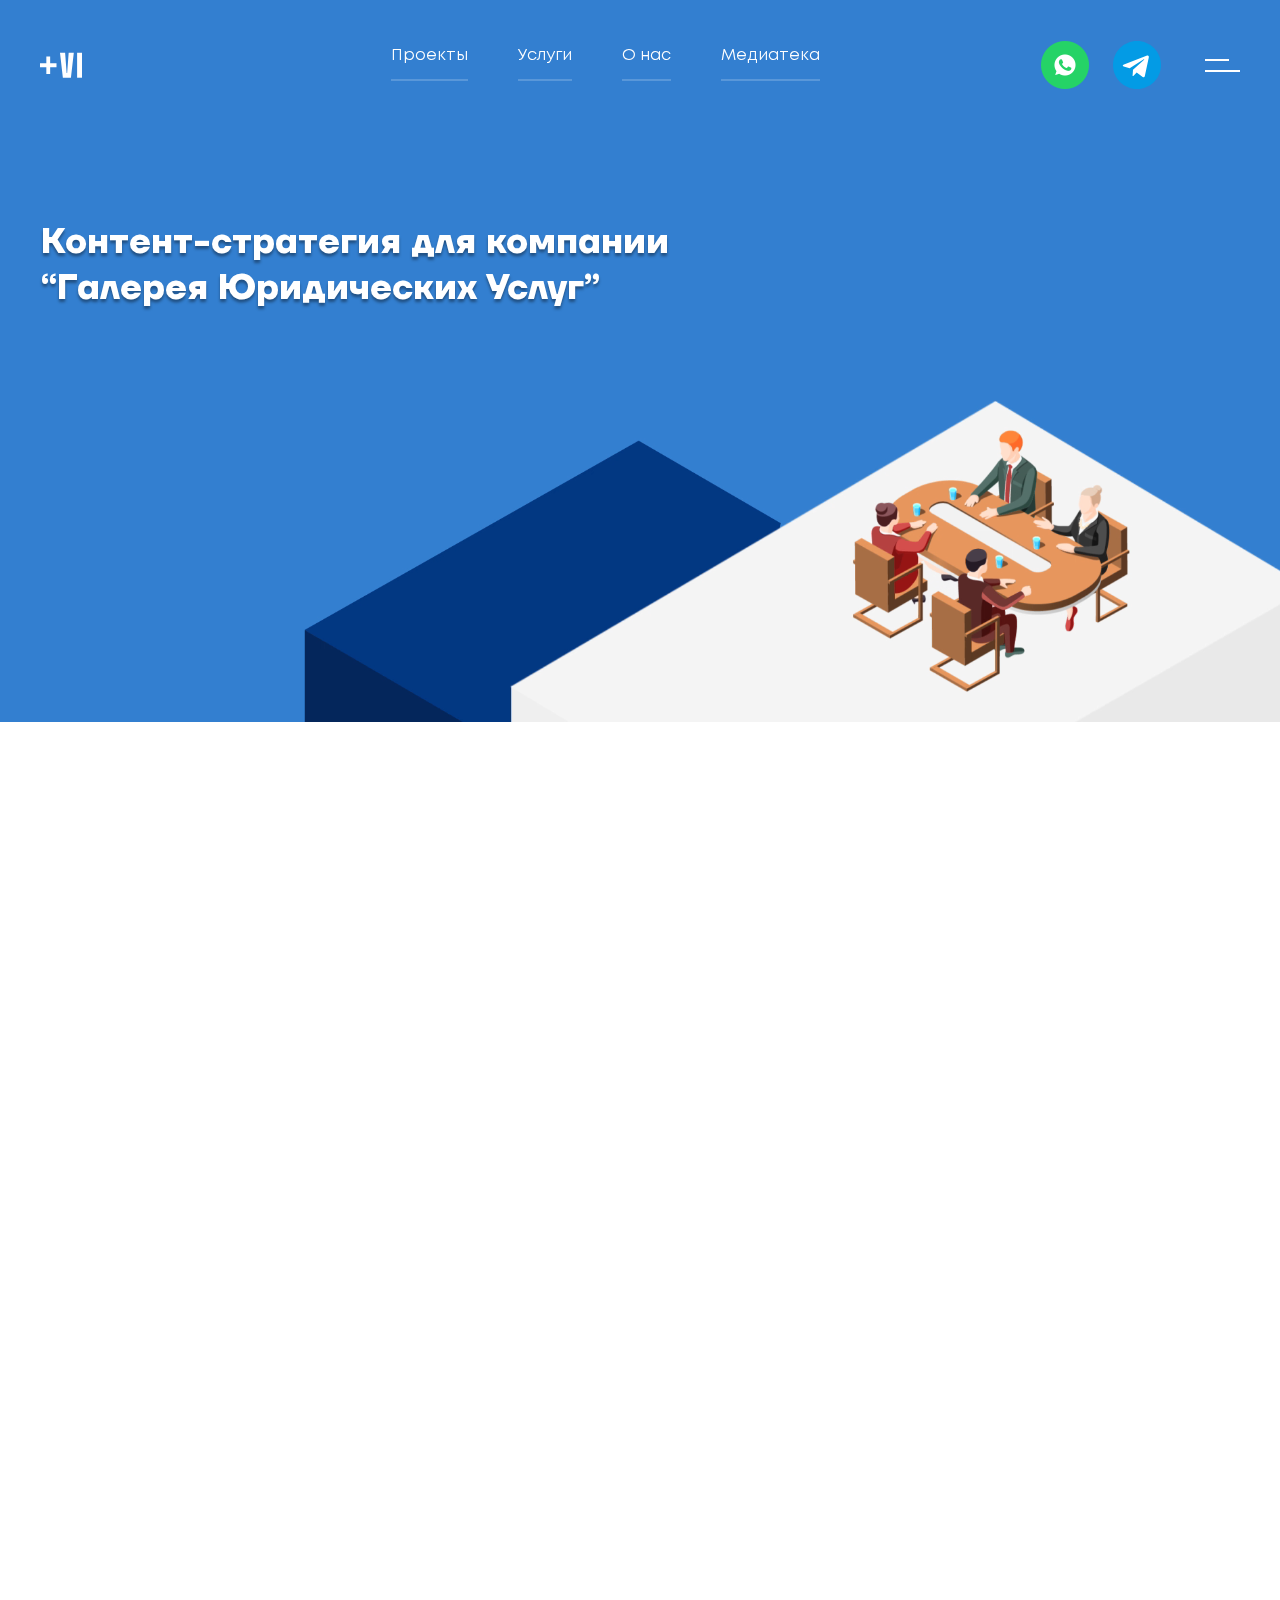
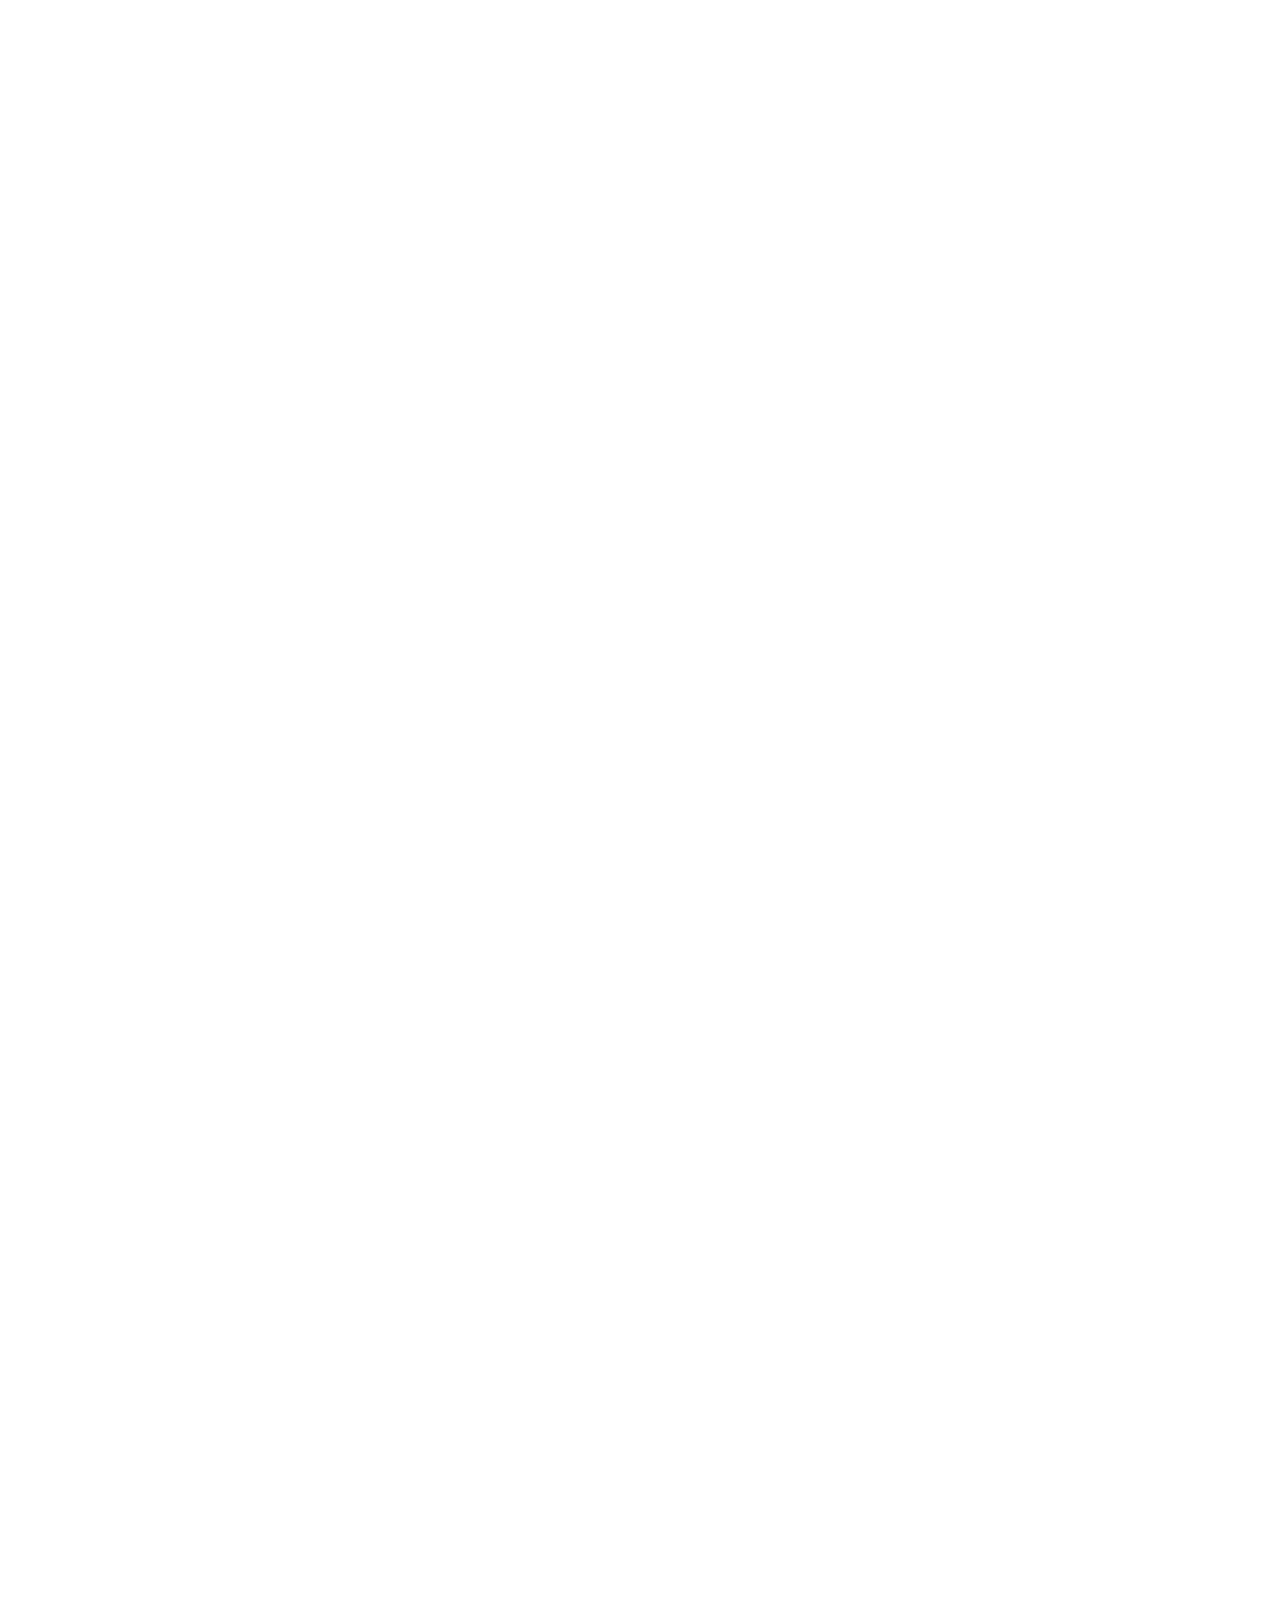
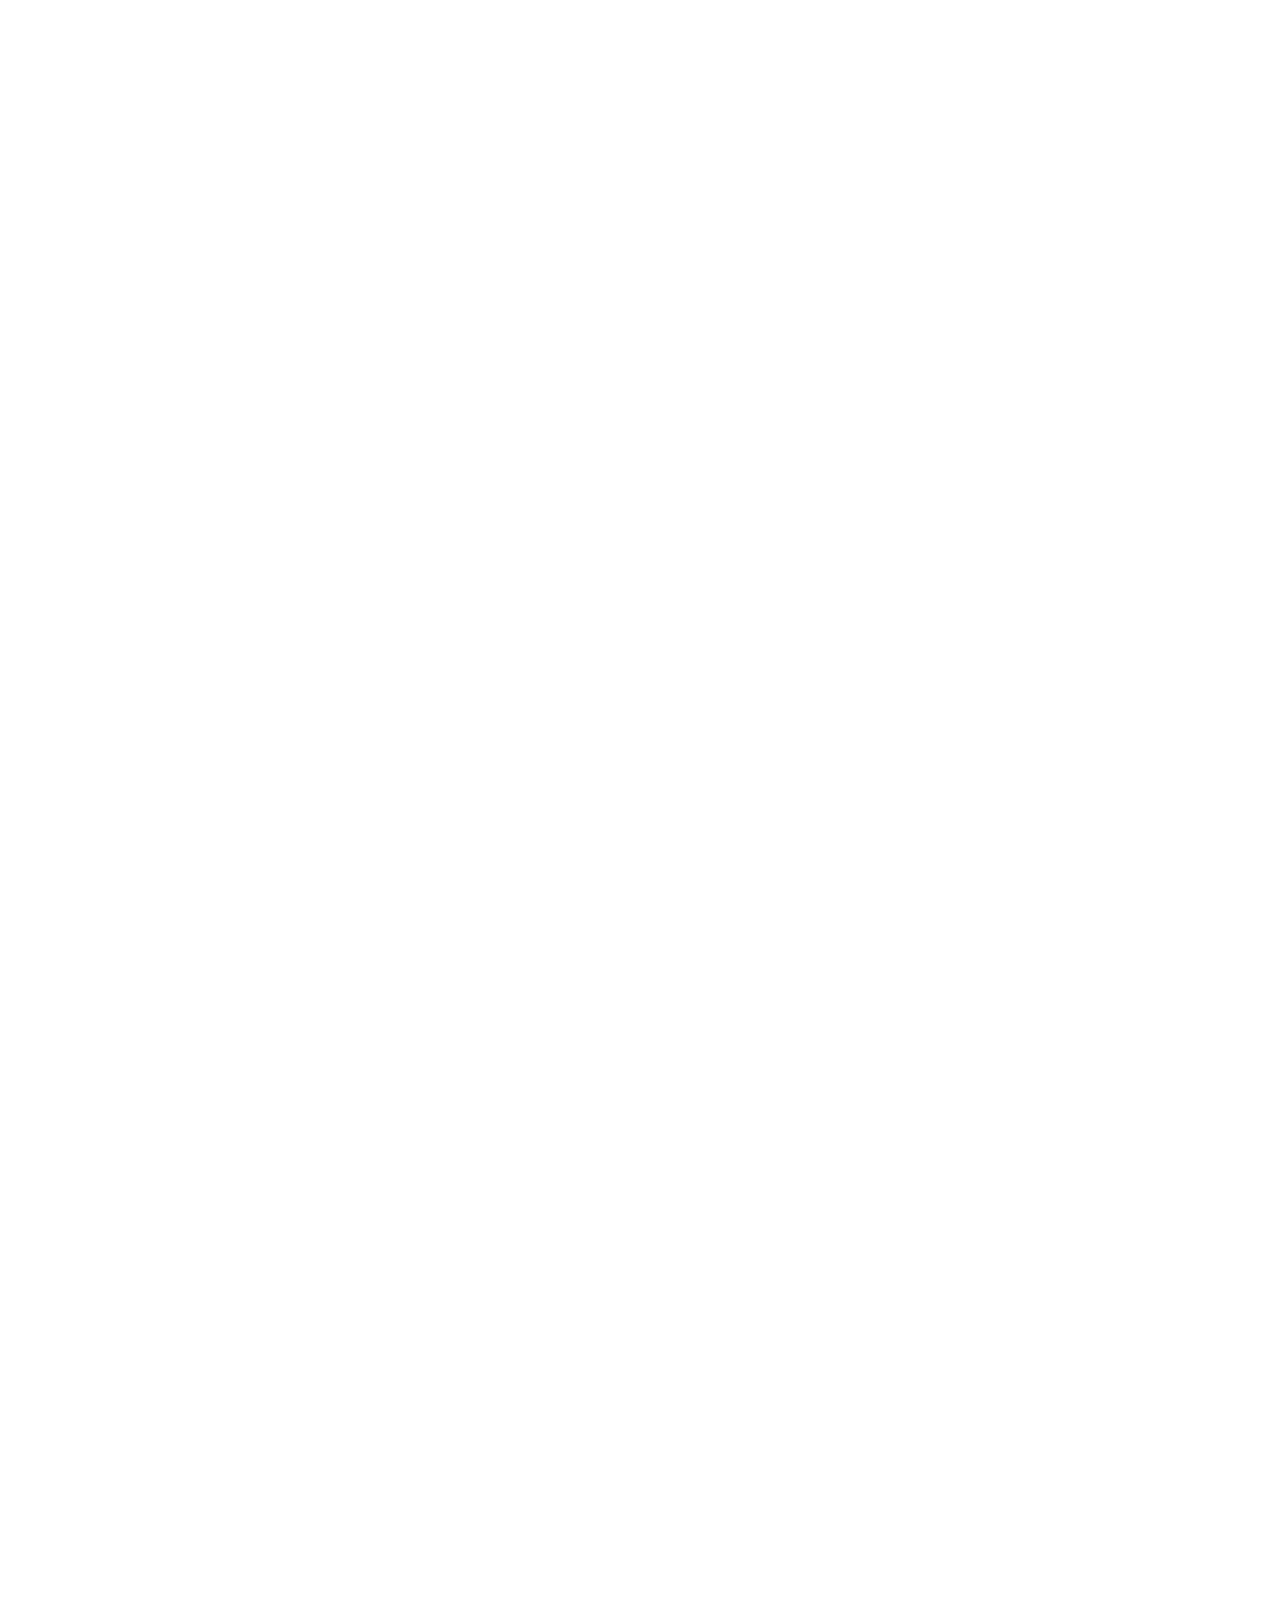
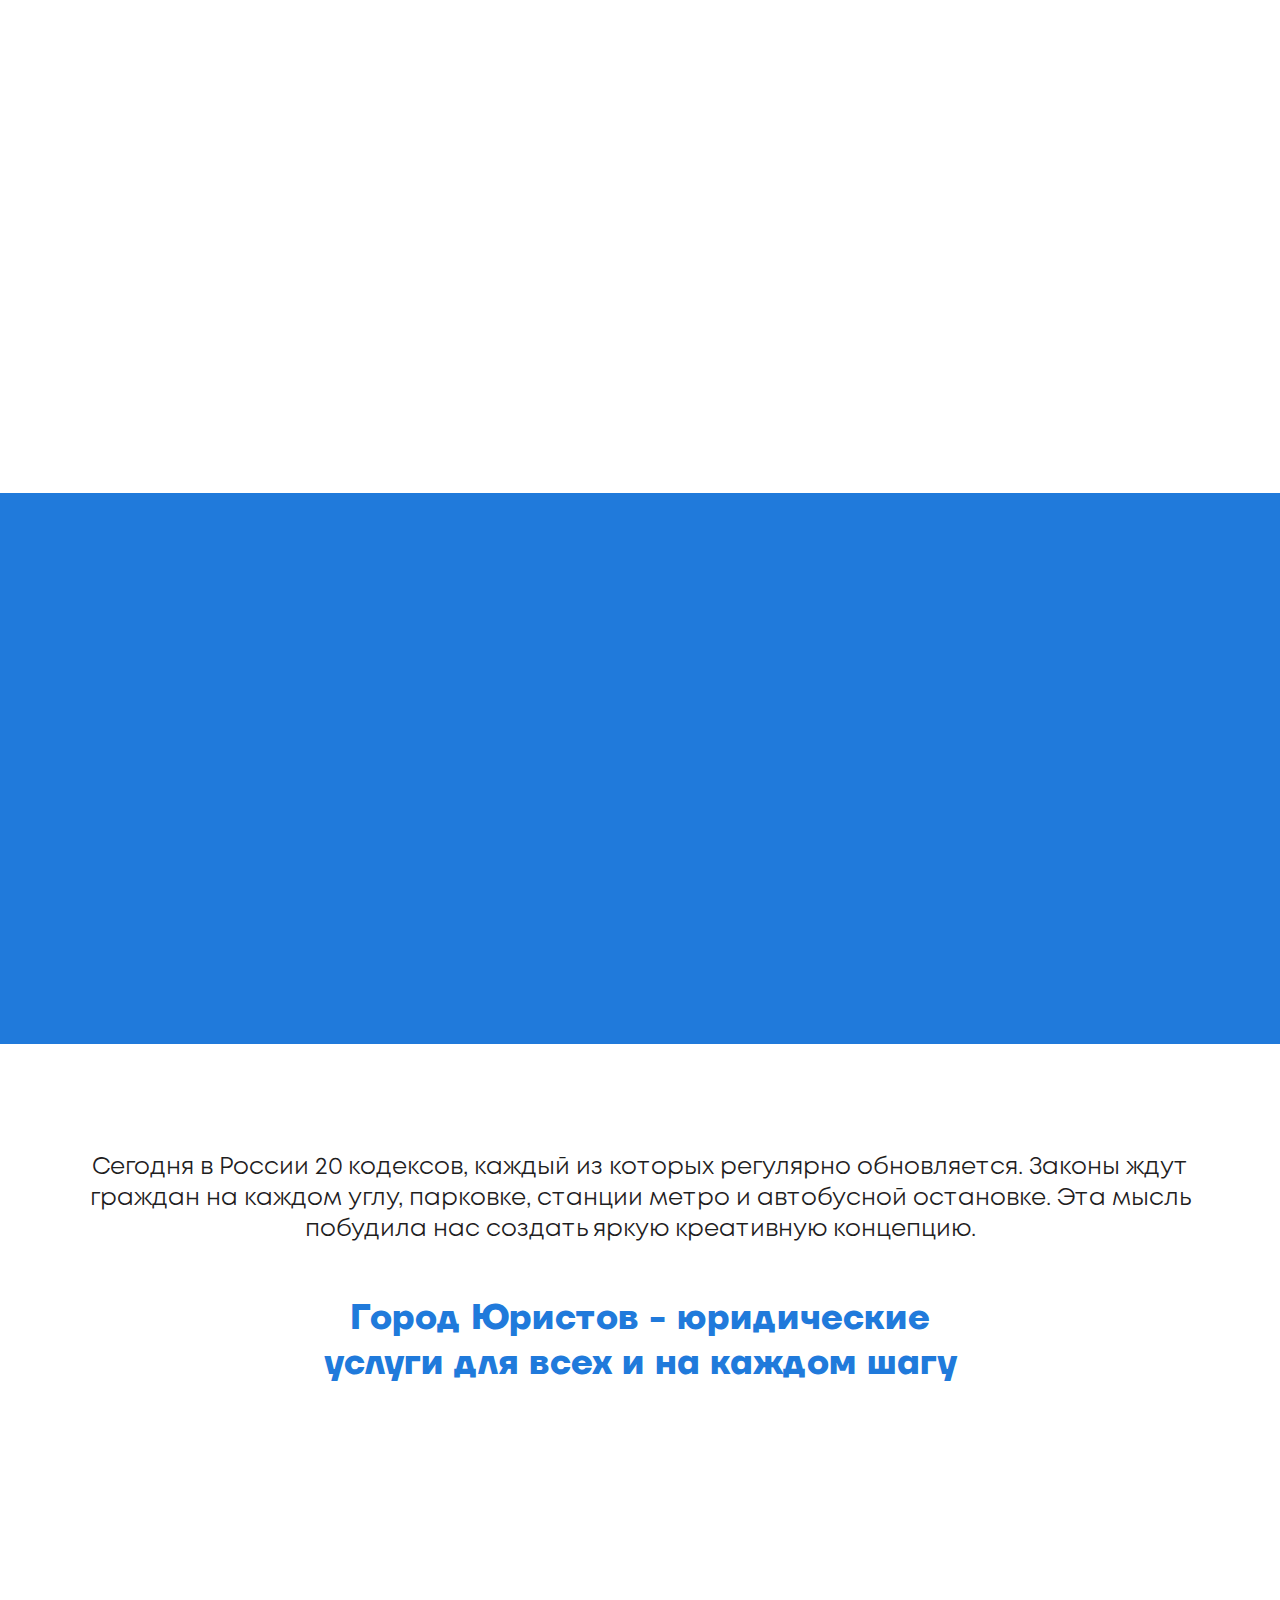
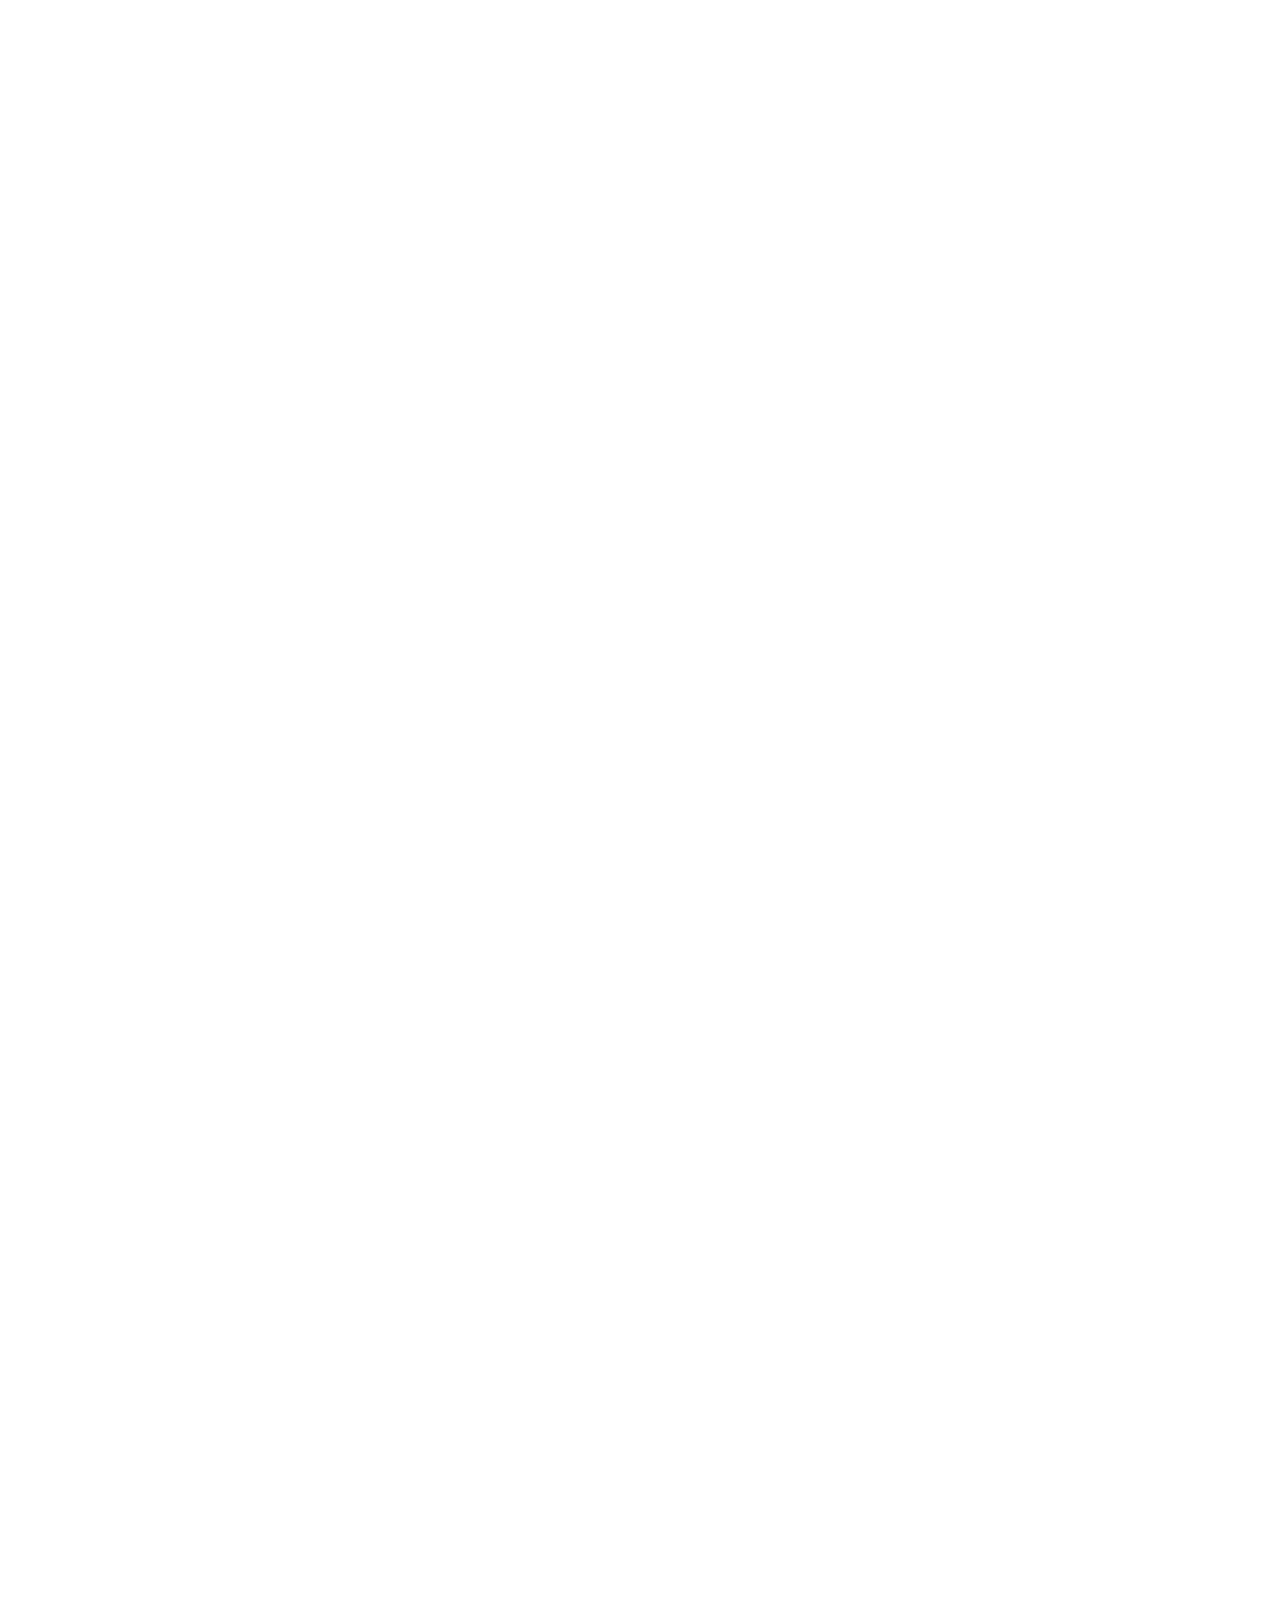
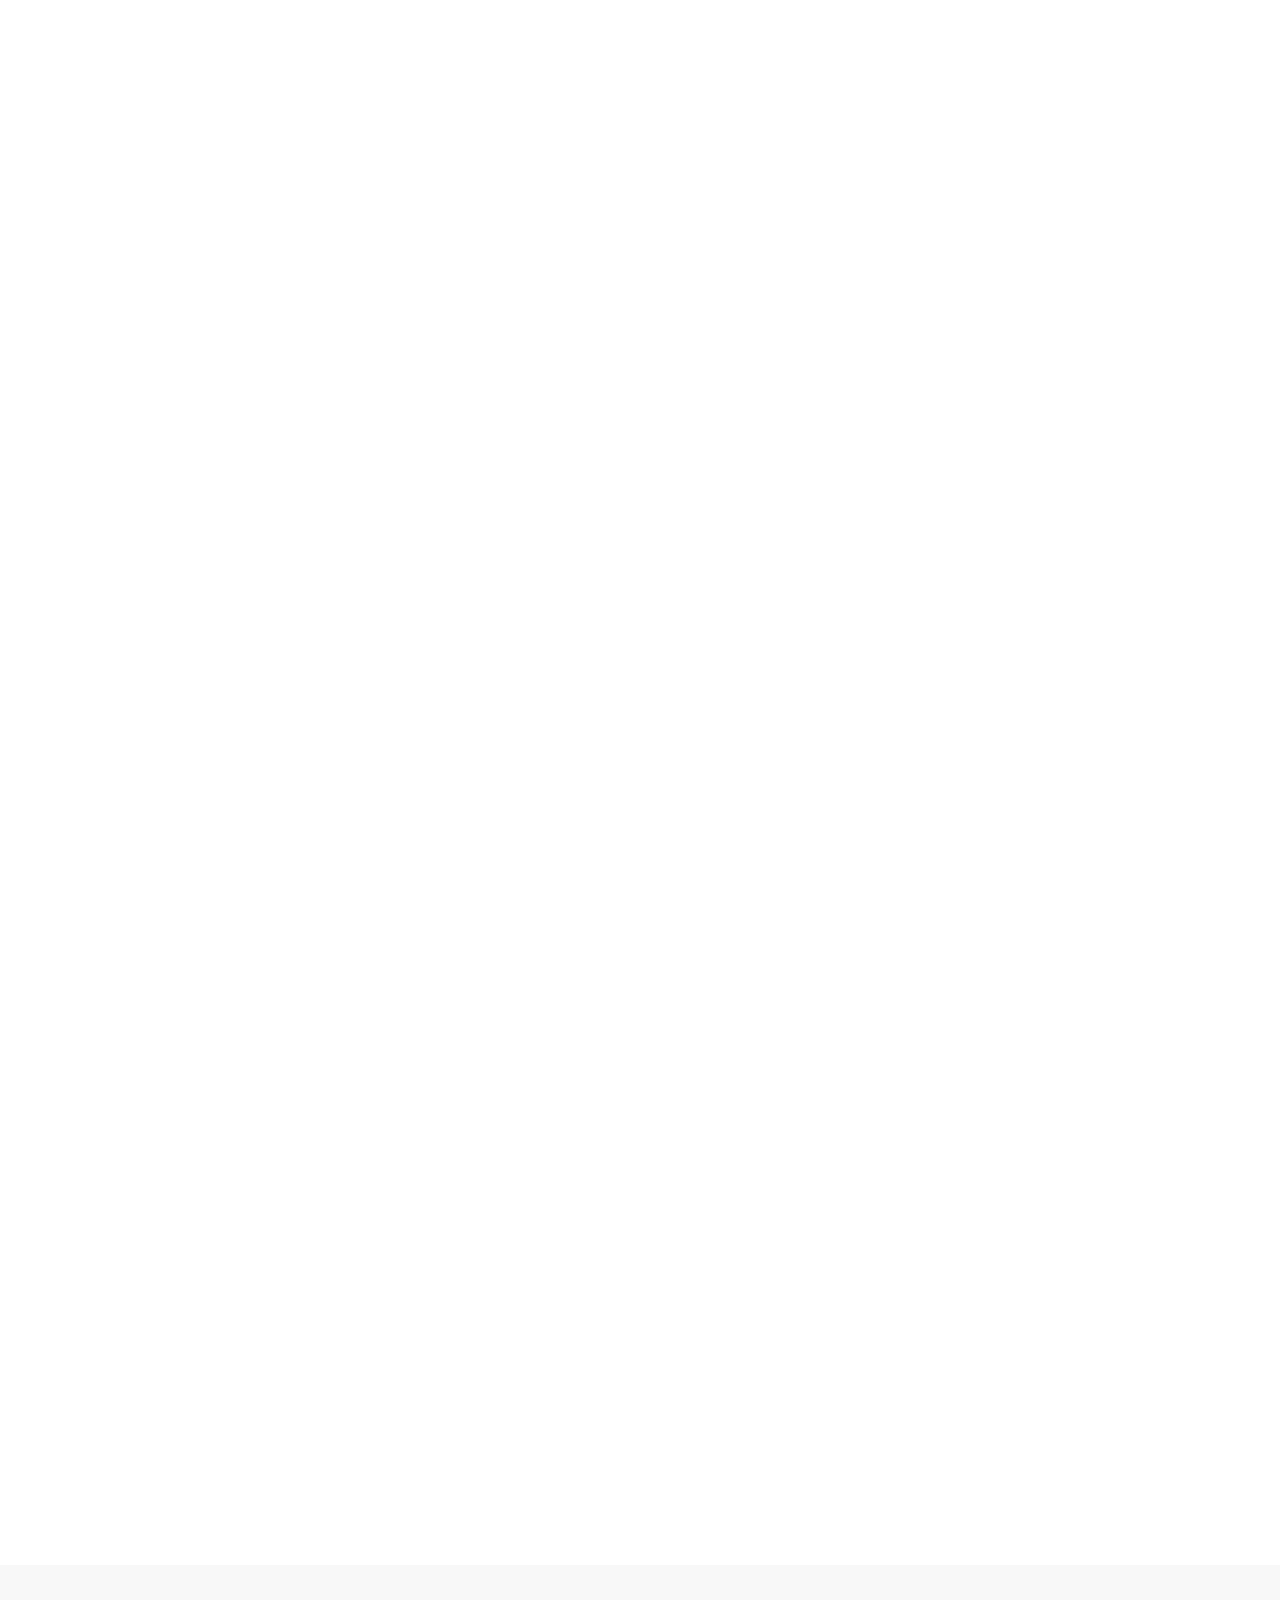
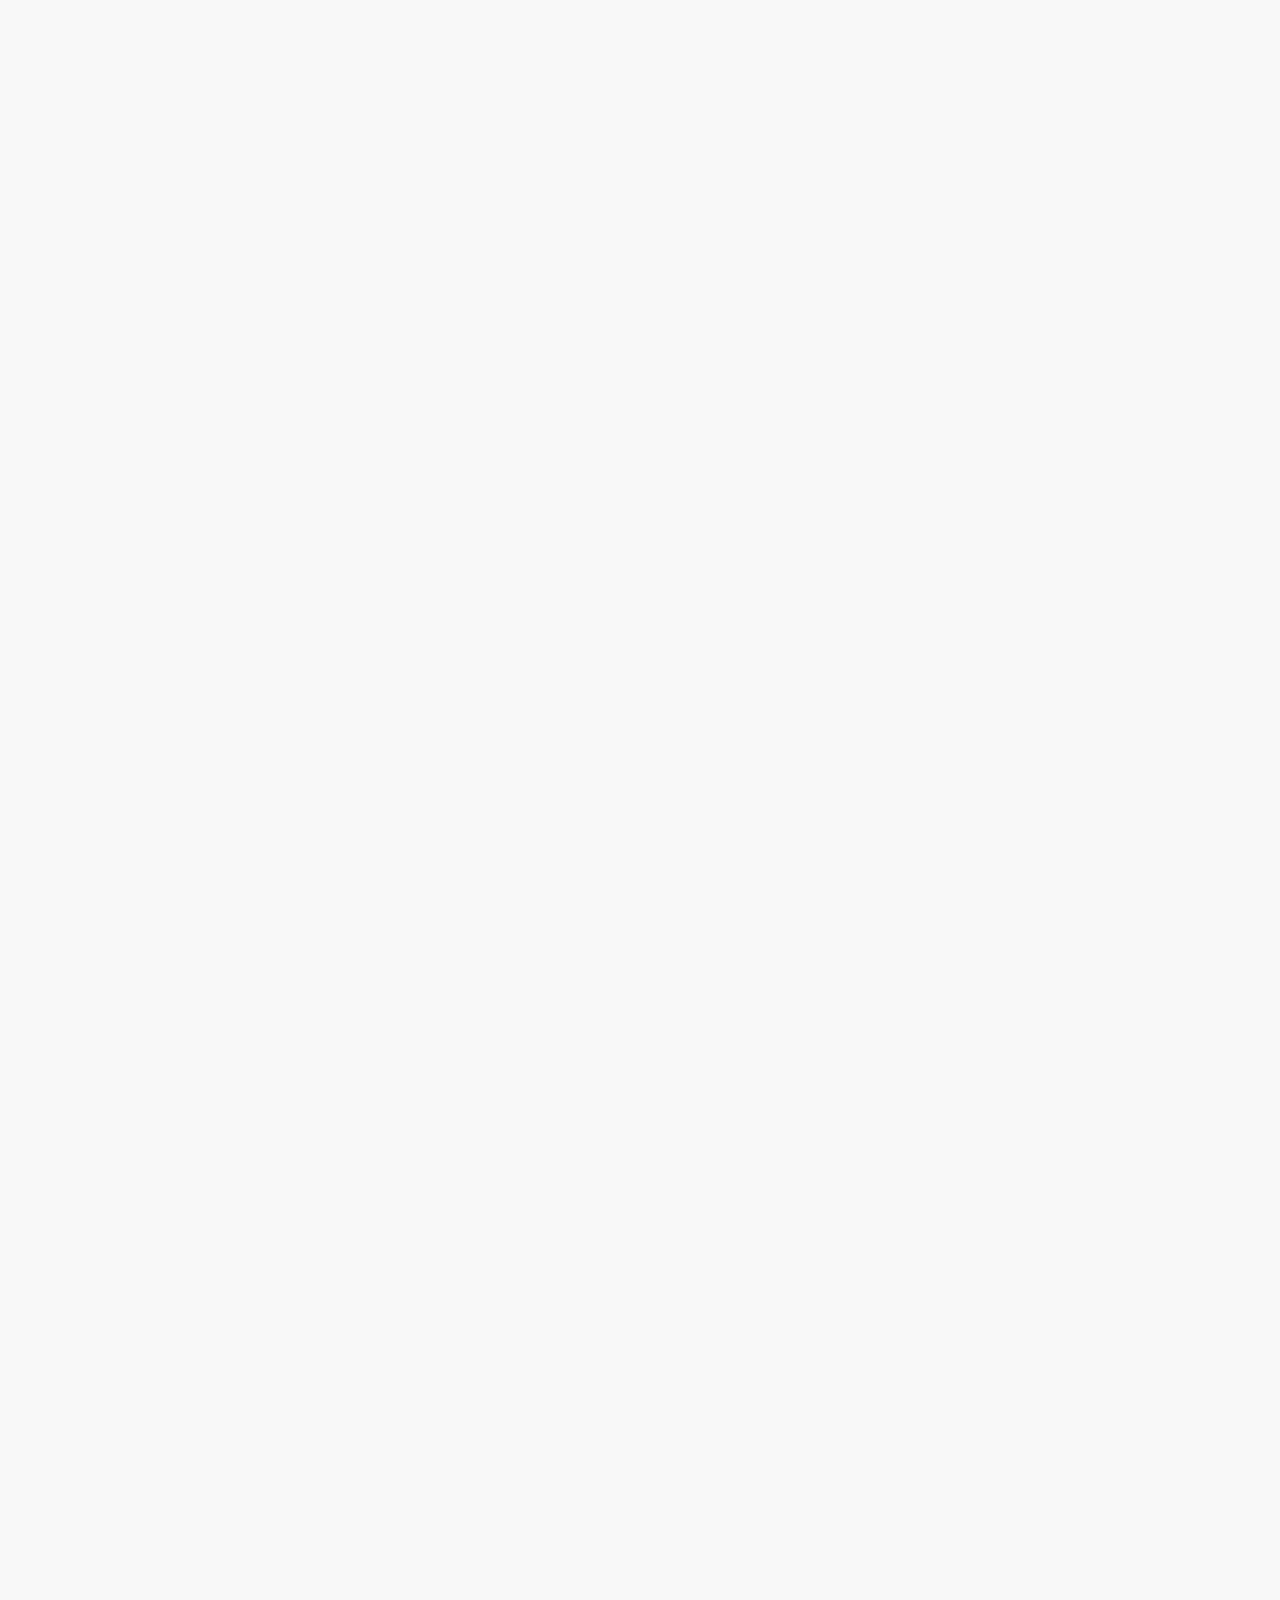
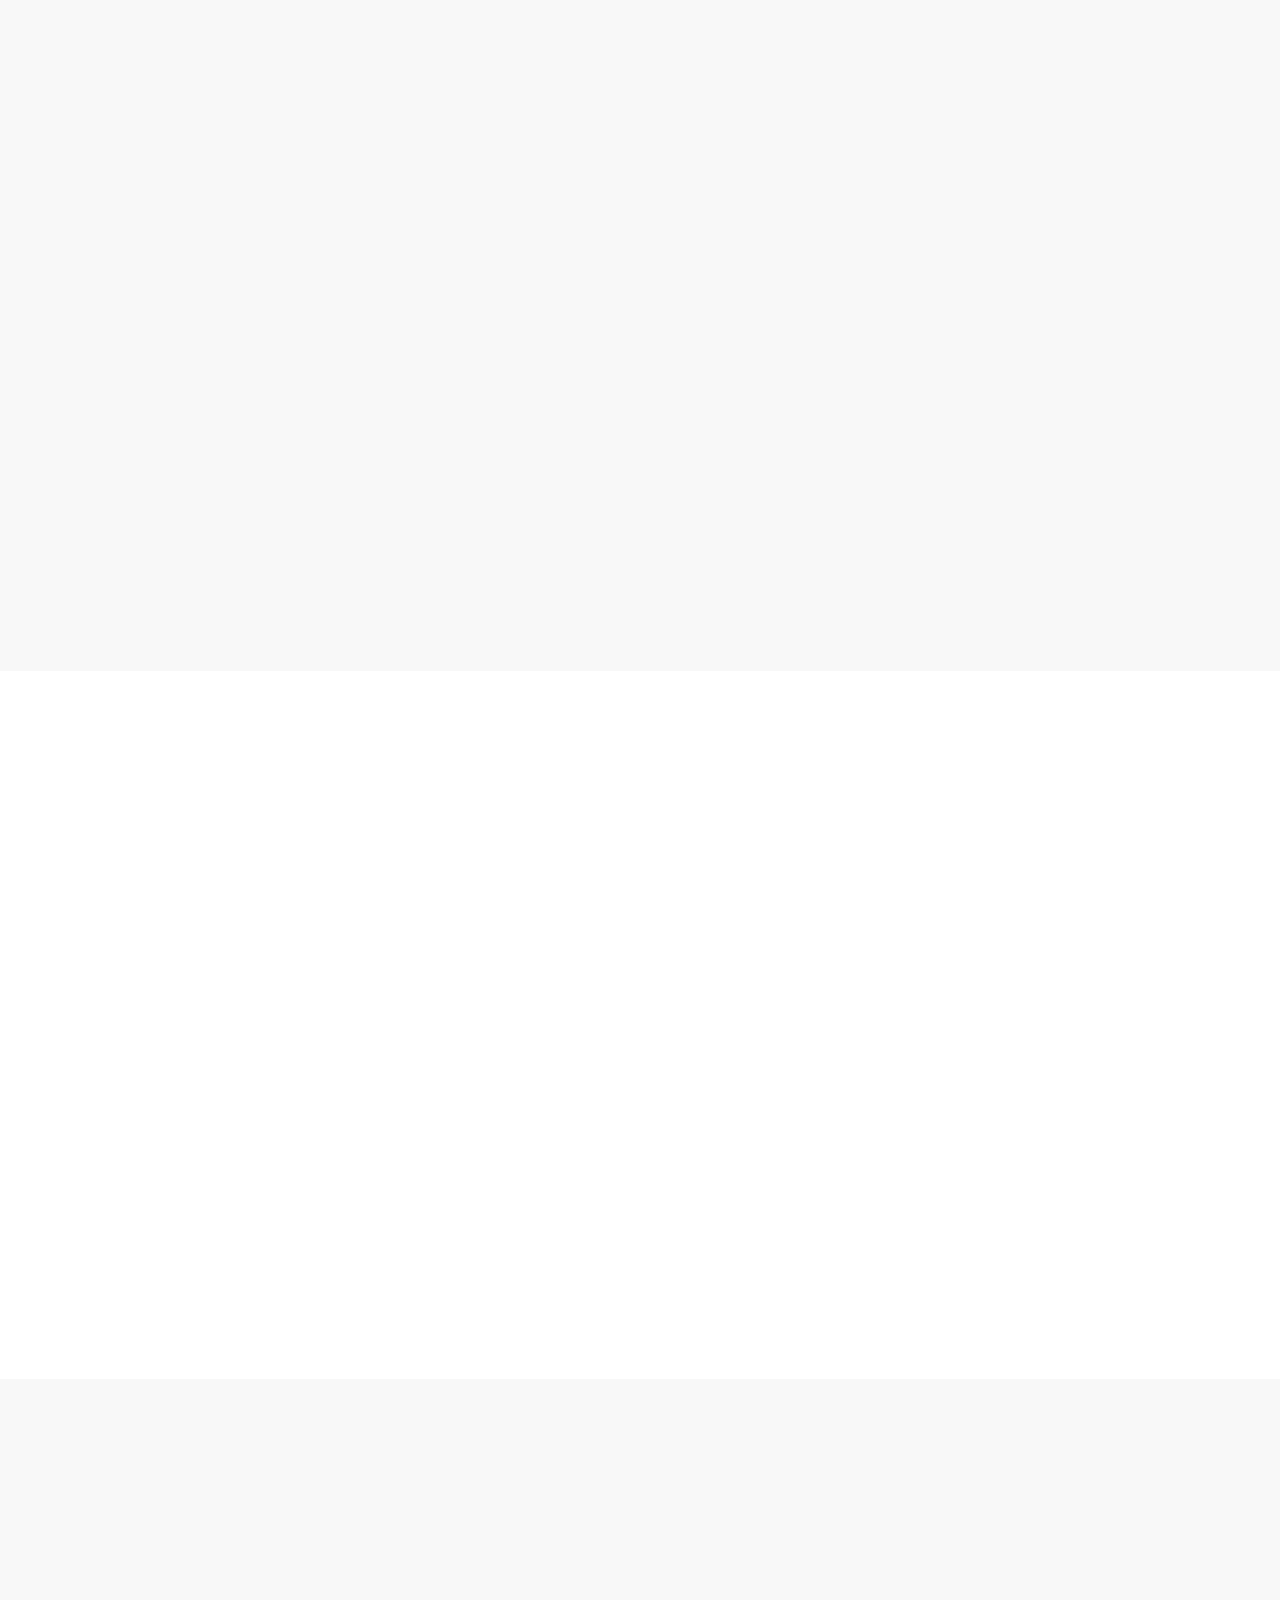
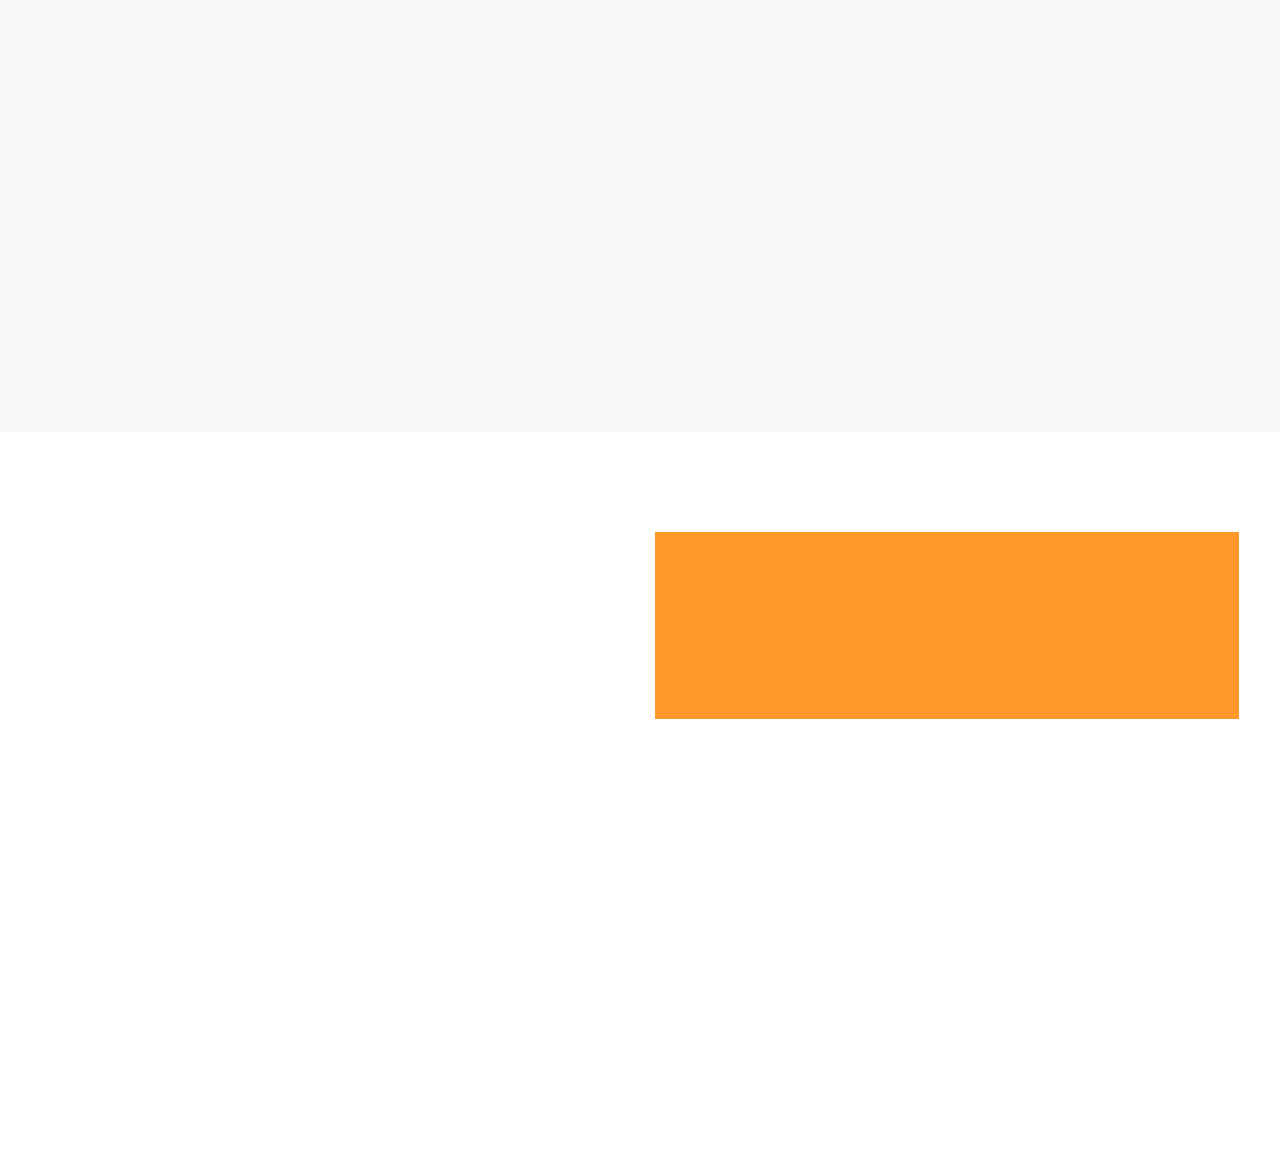
==== commit cbc51396: "header and footer some changes" ====
--- a/index.html
+++ b/index.html
@@ -49,10 +49,10 @@
         <div class="col-xl-8 col-lg-8 d-lg-block d-none">
           <nav class="header__menu">
             <ul class="header__menu_list">
-              <li class="header__menu_item header__menu_item_active" data-aos="fade-up"><a href="#">Проекты</a></li>
+              <li class="header__menu_item" data-aos="fade-up"><a href="#">Проекты</a></li>
               <li class="header__menu_item" data-aos="fade-up"><a href="#">Услуги</a></li>
               <li class="header__menu_item" data-aos="fade-up"><a href="#">О нас</a></li>
-              <li class="header__menu_item" data-aos="fade-up"><a href="#">Мемлог</a></li>
+              <li class="header__menu_item" data-aos="fade-up"><a href="#">Медиатека</a></li>
             </ul>
           </nav>
         </div>
@@ -87,11 +87,8 @@
         <div class="first-layout__title" data-aos="fade-up" data-aos-delay="250">
           <h1>Контент-стратегия для компании <br> “Галерея Юридических Услуг”</h1>
         </div>
-        <video class="first-layout__video" autoplay muted loop>
+        <video onloadeddata="this.play();" class="first-layout__video" autoplay muted loop>
           <source src="img/video/header-1.mp4" type="video/mp4"> Your browser does not support HTML5 video. </video>
-        <!-- <div class="first-layout__img" data-aos="fade-up" data-aos-delay="500">
-          <img src="img/images/company-legacy.svg" alt="">
-        </div> -->
       </div>
     </section>
     <!-- About Service -->
@@ -290,37 +287,37 @@
         <div class="row">
           <div class="col-lg-4 col-md-6 col-12" data-aos="fade-up">
             <div class="about-service__content_item">
-              <video autoplay muted loop>
+              <video onloadeddata="this.play();" autoplay muted loop>
                 <source src="img/video/instagram/1.mp4" type="video/mp4"> Your browser does not support HTML5 video. </video>
             </div>
           </div>
           <div class="col-lg-4 col-md-6 col-12" data-aos="fade-up">
             <div class="about-service__content_item">
-              <video autoplay muted loop>
+              <video onloadeddata="this.play();" autoplay muted loop>
                 <source src="img/video/instagram/2.mp4" type="video/mp4"> Your browser does not support HTML5 video. </video>
             </div>
           </div>
           <div class="col-lg-4 col-md-6 col-12" data-aos="fade-up">
             <div class="about-service__content_item">
-              <video autoplay muted loop>
+              <video onloadeddata="this.play();" autoplay muted loop>
                 <source src="img/video/instagram/3.mp4" type="video/mp4"> Your browser does not support HTML5 video. </video>
             </div>
           </div>
           <div class="col-lg-4 col-md-6 col-12" data-aos="fade-up">
             <div class="about-service__content_item">
-              <video autoplay muted loop>
+              <video onloadeddata="this.play();" autoplay muted loop>
                 <source src="img/video/instagram/4.mp4" type="video/mp4"> Your browser does not support HTML5 video. </video>
             </div>
           </div>
           <div class="col-lg-4 col-md-6 col-12" data-aos="fade-up">
             <div class="about-service__content_item">
-              <video autoplay muted loop>
+              <video onloadeddata="this.play();" autoplay muted loop>
                 <source src="img/video/instagram/5.mp4" type="video/mp4"> Your browser does not support HTML5 video. </video>
             </div>
           </div>
           <div class="col-lg-4 col-md-6 col-12" data-aos="fade-up">
             <div class="about-service__content_item">
-              <video autoplay muted loop>
+              <video onloadeddata="this.play();" autoplay muted loop>
                 <source src="img/video/instagram/6.mp4" type="video/mp4"> Your browser does not support HTML5 video. </video>
             </div>
           </div>
@@ -382,7 +379,7 @@
       </div>
       <!-- Numbers Section -->
       <div class="container about-service__spacing numbers-section">
-        <h2 class="h2 mb-5">Результат работы</h2>
+        <h2 class="h2 mb-5" data-aos="fade-up">Результат работы</h2>
         <div class="row mt-lg-5">
           <div class="col-xl-4 col-lg-4 col-md-6 col-12 mb-4" data-aos="fade-up">
             <div class="numbers-section__card">
@@ -423,12 +420,12 @@
         </div>
       </div>
       <div class="container-fluid about-service__spacing other-cases mt-5 px-0 bg-grey">
-        <div class="container" data-aos="fade-up">
-          <h2 class="other-cases__title">Другие кейсы</h2>
+        <div class="container">
+          <h2 class="other-cases__title" data-aos="fade-up">Другие кейсы</h2>
           <!-- Swiper -->
           <div class="swiper-container">
             <div class="swiper-wrapper">
-              <div class="swiper-slide">
+              <div class="swiper-slide" data-aos="fade-up">
                 <a href="#" class="other-cases__card">
                   <div class="other-cases__card_img">
                     <img src="img/slider/others-1.jpg" alt="Изображения">
@@ -437,7 +434,7 @@
                   <p class="other-cases__card_content">Какой-то текст про кейс, но более мелким шрифтом</p>
                 </a>
               </div>
-              <div class="swiper-slide">
+              <div class="swiper-slide" data-aos="fade-up">
                 <a href="#" class="other-cases__card">
                   <div class="other-cases__card_img">
                     <img src="img/slider/others-2.jpg" alt="Изображения">
@@ -446,7 +443,7 @@
                   <p class="other-cases__card_content">Какой-то текст про кейс, но более мелким шрифтом</p>
                 </a>
               </div>
-              <div class="swiper-slide">
+              <div class="swiper-slide" data-aos="fade-up">
                 <a href="#" class="other-cases__card">
                   <div class="other-cases__card_img">
                     <img src="img/slider/others-3.jpg" alt="Изображения">
@@ -455,7 +452,7 @@
                   <p class="other-cases__card_content">Какой-то текст про кейс, но более мелким шрифтом</p>
                 </a>
               </div>
-              <div class="swiper-slide">
+              <div class="swiper-slide" data-aos="fade-up">
                 <a href="#" class="other-cases__card">
                   <div class="other-cases__card_img">
                     <img src="img/slider/others-1.jpg" alt="Изображения">
@@ -476,49 +473,49 @@
       <div class="row">
         <div class="col-xl-6">
           <div class="row">
-            <div class="col-xl-4 col-lg-4 col-md-6 col-6 mb-5" data-aos="fade-up">
+            <div class="col-xl-4 col-lg-4 col-md-6 col-6 mb-5">
               <div class="footer__links">
-                <h3 class="footer__links_title">О нас</h3>
+                <h3 class="footer__links_title" data-aos="fade-up">О нас</h3>
                 <ul class="footer__links_list">
-                  <li>
+                  <li data-aos="fade-up">
                     <a href="#">Проекты</a>
                   </li>
-                  <li>
+                  <li data-aos="fade-up">
                     <a href="#">Услуги</a>
                   </li>
-                  <li>
+                  <li data-aos="fade-up">
                     <a href="#">Агентство</a>
                   </li>
-                  <li>
+                  <li data-aos="fade-up">
                     <a href="#">Мемлог</a>
                   </li>
                 </ul>
               </div>
             </div>
-            <div class="col-xl-4 col-lg-4 col-md-6 col-6 mb-5" data-aos="fade-up" data-aos-delay="100">
+            <div class="col-xl-4 col-lg-4 col-md-6 col-6 mb-5">
               <div class="footer__links">
-                <h3 class="footer__links_title">Контакты</h3>
+                <h3 class="footer__links_title" data-aos="fade-up">Контакты</h3>
                 <ul class="footer__links_list">
-                  <li>
+                  <li data-aos="fade-up">
                     <a href="#">info@tvi.agency</a>
                   </li>
-                  <li>
+                  <li data-aos="fade-up">
                     <a href="#">+7 800 240 40 55</a>
                   </li>
                 </ul>
               </div>
             </div>
-            <div class="col-xl-4 col-lg-4 col-md-12 mb-2" data-aos="fade-up" data-aos-delay="200">
+            <div class="col-xl-4 col-lg-4 col-md-12 mb-2">
               <div class="footer__links footer__social">
-                <h3 class="footer__links_title">Соцсети</h3>
+                <h3 class="footer__links_title" data-aos="fade-up">Соцсети</h3>
                 <ul class="footer__links_list">
-                  <li>
+                  <li data-aos="fade-up">
                     <a href="#">instagram</a>
                   </li>
-                  <li>
+                  <li data-aos="fade-up">
                     <a href="#">facebook</a>
                   </li>
-                  <li>
+                  <li data-aos="fade-up">
                     <a href="#">telegram-канал</a>
                   </li>
                 </ul>
@@ -526,10 +523,10 @@
             </div>
           </div>
         </div>
-        <div class="col-xl-6" data-aos="fade-up" data-aos-delay="300">
+        <div class="col-xl-6">
           <form class="footer__form" action="#">
-            <div class="footer__form_title"> Подпишись на рассылку </div>
-            <div class="footer__form_input">
+            <div class="footer__form_title" data-aos="fade-up"> Подпишись на рассылку </div>
+            <div class="footer__form_input" data-aos="fade-up">
               <label for="footer_name">Ваш email</label>
               <input id="footer_name" type="email">
               <button class="" type="submit">
--- a/css/style.css
+++ b/css/style.css
@@ -1 +1 @@
-@font-face{font-family:"Mont";src:url("../fonts/Mont/Mont-Light.woff") format("woff"),url("../fonts/Mont/Mont-Light.woff2") format("woff2");font-weight:300;font-style:normal;font-display:swap}@font-face{font-family:"Mont";src:url("../fonts/Mont/Mont-Book.woff") format("woff"),url("../fonts/Mont/Mont-Book.woff2") format("woff2");font-weight:400;font-style:normal;font-display:swap}@font-face{font-family:"Mont";src:url("../fonts/Mont/Mont-Regular.woff") format("woff"),url("../fonts/Mont/Mont-Regular.woff2") format("woff2");font-weight:500;font-style:normal;font-display:swap}@font-face{font-family:"Mont";src:url("../fonts/Mont/Mont-Semibold.woff") format("woff"),url("../fonts/Mont/Mont-Semibold.woff2") format("woff2");font-weight:600;font-style:normal;font-display:swap}@font-face{font-family:"Mont";src:url("../fonts/Mont/Mont-Bold.woff") format("woff"),url("../fonts/Mont/Mont-Bold.woff2") format("woff2");font-weight:bold;font-style:normal;font-display:swap}@font-face{font-family:"TTFirsNeue";src:url("../fonts/TTFirsNeue/TTFirsNeue-Regular.woff") format("woff"),url("../fonts/TTFirsNeue/TTFirsNeue-Regular.woff2") format("woff2");font-weight:normal;font-style:normal;font-display:swap}@font-face{font-family:"TTFirsNeue";src:url("../fonts/TTFirsNeue/TTFirsNeue-Bold.woff") format("woff"),url("../fonts/TTFirsNeue/TTFirsNeue-Bold.woff2") format("woff2");font-weight:bold;font-style:normal;font-display:swap}html,body{font-family:"Mont",sans-serif;font-weight:normal;line-height:1.3}@media screen and (max-width: 576px){html,body{line-height:1.65}}h1,h2,h3,h4,h5,h6{font-family:"TTFirsNeue",sans-serif;color:#1E201D}h1{font-size:35px}@media screen and (max-width: 992px){h1{font-size:30px}}@media screen and (max-width: 576px){h1{font-size:24px}}p{margin-bottom:1em}p,span{color:#1E201D;font-size:24px;font-weight:400}@media screen and (max-width: 992px){p,span{font-size:20px}}@media screen and (max-width: 576px){p,span{font-size:14px}}b,strong{font-weight:bold}blockquote{font-style:italic;text-align:right;font-size:25px}@media screen and (max-width: 576px){blockquote{font-size:18px}}a{font-family:"Mont",sans-serif}ul{list-style:none;margin:0;padding:0}img,video{width:100%;height:auto;display:block}button{margin:0;padding:0;border:none;background-color:transparent}button:focus{outline:none;border:none}input{width:100%;border:none;padding:5px 15px}input:focus{outline:none;border:none}@media screen and (max-width: 576px){.container{padding-left:20px;padding-right:20px}}.main-title{font-size:25px;text-transform:uppercase;padding:5px 0 15px;position:relative;display:inline-block;line-height:1.4}.main-title__big{font-size:35px;display:block}@media screen and (max-width: 576px){.main-title__big{font-size:24px}}.main-title__big::after{background-color:#207ADB}.card-bordered{padding:20px 30px;border:1px solid #DBDBDB;border-radius:2px;display:-webkit-box;display:-ms-flexbox;display:flex;-webkit-box-align:center;-ms-flex-align:center;align-items:center;-webkit-box-pack:center;-ms-flex-pack:center;justify-content:center}.card-bordered img{height:255px;-o-object-fit:contain;object-fit:contain}@media screen and (max-width: 992px){.card-bordered img{height:auto}}.image-with-shadow{overflow:hidden;border-radius:5px;-webkit-box-shadow:0px 4px 18px rgba(0,0,0,0.15);box-shadow:0px 4px 18px rgba(0,0,0,0.15)}.color-red{color:#F54528}.bg-blue{background-color:#207ADB}.bg-grey{background-color:#F8F8F8}.font-bold{font-weight:bold}.h2{font-size:35px;text-transform:uppercase;margin:35px 0}@media screen and (max-width: 576px){.h2{font-size:25px}}.uppercase{text-transform:uppercase}.header{position:fixed;top:0;z-index:10;padding:41px 0 15px;background-color:transparent;-webkit-transition:300ms ease-in-out;-o-transition:300ms ease-in-out;transition:300ms ease-in-out}@media screen and (max-width: 992px){.header{padding-top:15px}}.header-active{padding:15px 0;background-color:#267fdf}.header__logo{width:42px;height:100%;display:-webkit-box;display:-ms-flexbox;display:flex;-webkit-box-align:center;-ms-flex-align:center;align-items:center}.header__menu{display:-webkit-box;display:-ms-flexbox;display:flex;-webkit-box-align:center;-ms-flex-align:center;align-items:center;-webkit-box-pack:end;-ms-flex-pack:end;justify-content:flex-end;margin-right:88px}.header__menu_list{list-style:none;margin:0;padding:0;display:-webkit-box;display:-ms-flexbox;display:flex;-webkit-box-pack:center;-ms-flex-pack:center;justify-content:center;-webkit-box-align:center;-ms-flex-align:center;align-items:center}.header__menu_item{margin-left:22px;margin-right:22px}.header__menu_item a{color:white;font-weight:300;padding:5px 0 12px;border-bottom:2px solid #ffffff30;position:relative;display:inline-block;-webkit-transition:300ms ease;-o-transition:300ms ease;transition:300ms ease}.header__menu_item a::after{content:"";position:absolute;bottom:-2px;left:0;display:inline-block;width:50%;height:2px;background-color:white;-webkit-transition:300ms ease;-o-transition:300ms ease;transition:300ms ease}.header__menu_item a:hover{text-decoration:none;color:#FE9828}.header__menu_item a:hover:after{width:100%;background-color:#FE9828}.header__menu_item_active a{color:#FE9828}.header__menu_item_active a::after{background-color:#FE9828}.header__controls{display:-webkit-box;display:-ms-flexbox;display:flex;-webkit-box-align:center;-ms-flex-align:center;align-items:center;-webkit-box-pack:end;-ms-flex-pack:end;justify-content:flex-end}.header__controls .hamburger_menu{display:-webkit-box;display:-ms-flexbox;display:flex;-webkit-box-pack:center;-ms-flex-pack:center;justify-content:center;-webkit-box-orient:vertical;-webkit-box-direction:normal;-ms-flex-direction:column;flex-direction:column}.header__controls .hamburger_menu_line{width:35px;height:2px;background-color:#fff}.header__controls .hamburger_menu_line_top{width:24px;margin-bottom:9px}.header__burger{display:-webkit-box;display:-ms-flexbox;display:flex;-webkit-box-align:center;-ms-flex-align:center;align-items:center;margin-left:20px}.header__social{display:-webkit-box;display:-ms-flexbox;display:flex}.header__social_item{width:48px;display:block;margin:0 24px 0 0}.footer__links_title{color:#aaa;font-weight:bold;margin-bottom:40px;font-size:24px}.footer__links_list{list-style-type:none;margin:0;padding:0}.footer__links_list li{margin-bottom:25px}@media screen and (max-width: 576px){.footer__links_list li{margin-bottom:18px}}.footer__links_list li a{color:#aaa;font-size:16px;-webkit-transition:300ms ease;-o-transition:300ms ease;transition:300ms ease}.footer__links_list li a:hover{color:#1E201D;text-decoration:none}@media screen and (max-width: 576px){.footer__links_list li a{font-size:14px}}.footer__social ul li a{text-transform:lowercase}@media screen and (max-width: 992px){.footer__social .footer__links_title{display:none}.footer__social ul{display:-webkit-box;display:-ms-flexbox;display:flex;-ms-flex-wrap:wrap;flex-wrap:wrap}.footer__social ul li{margin-right:40px}}@media screen and (max-width: 992px) and (max-width: 576px){.footer__social ul{-webkit-box-pack:justify;-ms-flex-pack:justify;justify-content:space-between}.footer__social ul li{margin-right:10px}}.footer__form{padding:40px 57px 30px;background-color:#FE9828}@media screen and (max-width: 576px){.footer__form{padding:25px}}.footer__form_title{color:white;font-size:24px;margin-bottom:30px;font-weight:500}@media screen and (max-width: 576px){.footer__form_title{font-size:18px;width:80%}}.footer__form_input{display:-webkit-box;display:-ms-flexbox;display:flex;position:relative}.footer__form_input label{position:absolute;top:50%;-webkit-transform:translateY(-50%);-ms-transform:translateY(-50%);transform:translateY(-50%);left:12px;color:white;cursor:text;font-size:16px;-webkit-transition:300ms ease;-o-transition:300ms ease;transition:300ms ease}.footer__form_input label.is-active{top:-5px;left:0;font-size:11px}@media screen and (max-width: 576px){.footer__form_input label{font-size:14px}}.footer__form_input input{width:100%;background-color:transparent;padding:16px 40px 16px 0px;border-bottom:1px solid white;border-radius:0;color:white;font-family:"Mont",sans-serif;font-size:18px;font-weight:bold}.footer__form_input input:focus{padding:16px 40px 16px 0}.footer__form_input button{position:absolute;right:10px;top:50%;-webkit-transform:translateY(-50%);-ms-transform:translateY(-50%);transform:translateY(-50%)}.footer__form_input button img{width:23px}.footer__copyright{max-width:490px;width:100%;padding:150px 0 50px;text-align:center;font-size:11px;color:#aaa}@media screen and (max-width: 992px){.footer__copyright{padding:100px 0 50px}}@media screen and (max-width: 576px){.footer__copyright{padding:50px 0 30px}}.i-legal-hammer{background-image:url(../img/icons/legal-hammer.svg);background-repeat:no-repeat;background-size:contain;display:inline-block;width:100%;max-width:30px;height:32px}.i-legal-paper{background-image:url(../img/icons/legal-paper.svg);background-repeat:no-repeat;background-size:contain;display:inline-block;width:100%;max-width:30px;height:32px}.i-legal-face{background-image:url(../img/icons/legal-face.svg);background-repeat:no-repeat;background-size:contain;display:inline-block;width:100%;max-width:40px;height:29px}.first-layout{background-color:#207ADB;padding-top:50px;height:722px;display:-webkit-box;display:-ms-flexbox;display:flex;-webkit-box-align:center;-ms-flex-align:center;align-items:center;overflow:hidden;position:relative}@media screen and (max-width: 992px){.first-layout{height:619px}}@media screen and (max-width: 576px){.first-layout{-webkit-box-align:start;-ms-flex-align:start;align-items:flex-start}}.first-layout__title{margin-bottom:241px;position:relative;z-index:2}.first-layout__title h1{color:#fff;text-shadow:0px 3px 3px #00000060}@media screen and (max-width: 576px){.first-layout__title h1{line-height:1.3}}@media screen and (max-width: 992px){.first-layout__title{margin-bottom:150px}}@media screen and (max-width: 576px){.first-layout__title{margin-top:95px;margin-bottom:0}}.first-layout__img{width:81%;position:absolute;right:-154px;bottom:0}@media screen and (max-width: 992px){.first-layout__img{width:100%}}@media screen and (max-width: 576px){.first-layout__img{bottom:-1px;width:759px;height:auto;right:-250px}}.first-layout__video{position:absolute;top:0;left:0;height:730px;width:100%;-o-object-fit:cover;object-fit:cover;-o-object-position:bottom;object-position:bottom}@media screen and (max-width: 576px){.first-layout__video{height:619px;-o-object-position:82% 100%;object-position:82% 100%}}.about-service{padding:100px 0}@media screen and (max-width: 992px){.about-service{padding:50px 0}}@media screen and (max-width: 576px){.about-service{padding:20px 0}}.about-service__spacing{padding-top:58px;padding-bottom:58px}@media screen and (max-width: 576px){.about-service__spacing{padding-top:30px;padding-bottom:30px}}.about-service__vertical-title{font-family:"Mont",sans-serif;text-transform:uppercase;font-weight:normal;-webkit-writing-mode:vertical-rl;-ms-writing-mode:tb-rl;writing-mode:vertical-rl;text-orientation:sideways;-webkit-transform:rotate(180deg);-ms-transform:rotate(180deg);transform:rotate(180deg);font-size:18px;color:#207ADB;opacity:0.5;margin:0}@media screen and (max-width: 576px){.about-service__vertical-title{font-size:15px;padding-top:20px}}.about-service__tasks{margin-top:20px}.about-service__tasks_block{display:-webkit-box;display:-ms-flexbox;display:flex;margin-bottom:60px}@media screen and (max-width: 576px){.about-service__tasks_block{margin-bottom:30px}}.about-service__tasks_icon{min-width:28px;margin-right:20px;margin-top:4px}.about-service__tasks_text{width:100%;max-width:400px;font-size:20px}@media screen and (max-width: 576px){.about-service__tasks_text{font-size:16px}}.about-service__gallery_item{border-radius:10px;overflow:hidden}.about-service__statue{width:170px}.about-service__line-height p{line-height:1.65}.about-service__blockquote{width:100%;max-width:1150px;margin-top:80px;margin-left:auto;margin-bottom:5px}.about-service__blockquote_name{font-weight:bold;font-size:25px;text-align:right;font-family:"Mont",sans-serif;margin-top:0}@media screen and (max-width: 576px){.about-service__blockquote_name{font-size:18px}}.about-service__title-icon{display:-webkit-box;display:-ms-flexbox;display:flex;-webkit-box-align:center;-ms-flex-align:center;align-items:center;-ms-flex-wrap:wrap;flex-wrap:wrap}.about-service__title-icon .icon{margin-right:20px;position:relative;top:-4px}.about-service__title-icon_text{font-size:35px;text-transform:uppercase;font-family:"TTFirsNeue",sans-serif;font-weight:bold}@media screen and (max-width: 576px){.about-service__title-icon_text{font-size:22px}}.about-service__block-bg{background-color:#207ADB;border-radius:10px;padding:70px;display:-webkit-box;display:-ms-flexbox;display:flex;-webkit-box-align:center;-ms-flex-align:center;align-items:center;-webkit-box-pack:center;-ms-flex-pack:center;justify-content:center;-ms-flex-wrap:wrap;flex-wrap:wrap;position:relative}@media screen and (max-width: 576px){.about-service__block-bg{padding:60px 20px}}.about-service__block-bg_text{width:100%;max-width:840px}.about-service__block-bg_text p{margin:0;padding:0;color:white;text-align:center;text-transform:uppercase;font-family:"TTFirsNeue",sans-serif;font-size:24px;font-weight:bold;-webkit-transition:250ms;-o-transition:250ms;transition:250ms}.about-service__block-bg_text p a{color:#042b8c;font-size:24px;border-bottom:1px solid;font-weight:bold;text-transform:uppercase;font-family:"TTFirsNeue",sans-serif}.about-service__block-bg_text p a:hover{text-decoration:none;border:none}@media screen and (max-width: 576px){.about-service__block-bg_text p{font-size:20px}.about-service__block-bg_text p a{font-size:20px}}.about-service__block-bg_text-right{margin-left:auto;width:70%;max-width:100%}.about-service__block-bg_text-right p{text-align:left}@media screen and (max-width: 992px){.about-service__block-bg_text-right{width:100%;position:relative;z-index:1}.about-service__block-bg_text-right p{text-align:center}}.about-service__block-bg_img{position:absolute;width:30%;left:0;bottom:0}.about-service__block-bg_img img{width:361px}@media screen and (max-width: 1200px){.about-service__block-bg_img{left:-3%}}@media screen and (max-width: 992px){.about-service__block-bg_img{margin-top:-240px;width:100%;position:relative}.about-service__block-bg_img img{width:90%;margin:auto}}@media screen and (max-width: 576px){.about-service__block-bg_img{margin-top:-170px}}.about-service__office-img{padding:0;margin-bottom:100px;width:100%;height:333px;background-attachment:fixed;background-size:cover;background-image:url(../img/images/legal-office.jpg)}@media screen and (max-width: 576px){.about-service__office-img{background-attachment:scroll;background-position:48%}}@media screen and (max-width: 992px){.about-service__office-img{margin-bottom:50px}}.about-service__office-img img{width:100%;height:403px;-o-object-fit:cover;object-fit:cover;-o-object-position:top;object-position:top}.about-service__parallax{height:560px;background-attachment:fixed;background-size:cover;background-repeat:no-repeat;background-image:url(../img/images/parallax-1.jpg)}@media screen and (max-width: 576px){.about-service__parallax{background-attachment:scroll;background-position:48%}}.about-service__parallax_text{text-align:center;font-size:24px;font-weight:normal;width:100%;margin-top:50px;margin-bottom:50px}@media screen and (max-width: 576px){.about-service__parallax_text{font-size:20px}}.about-service__parallax_title{color:#207ADB;text-align:center;font-weight:bold;font-size:35px;width:100%;max-width:700px;margin:0 auto 60px}@media screen and (max-width: 576px){.about-service__parallax_title{font-size:20px}}.about-service__parallax img{height:563px;-o-object-fit:cover;object-fit:cover}.about-service__ecosystem_block{width:100%;max-width:500px}.about-service__ecosystem_title{color:#207ADB;text-transform:uppercase;font-weight:bold;font-size:20px;font-family:"Mont",sans-serif;margin-bottom:25px}.about-service__ecosystem_subtitle{font-family:"Mont",sans-serif;font-size:20px;margin-bottom:15px}.about-service__ecosystem_text{font-size:20px;font-family:"Mont",sans-serif;line-height:1.4}.about-service__content_item{margin-top:35px}.about-service__content_item video{-o-object-fit:contain;object-fit:contain;-o-object-position:center;object-position:center;margin:auto;-webkit-box-shadow:0px 4px 18px rgba(0,0,0,0.15);box-shadow:0px 4px 18px rgba(0,0,0,0.15)}@media screen and (max-width: 576px){.about-service__content_item{margin-top:30px}}.about-service__content_title{width:100%;max-width:670px;text-align:center;margin:100px auto 40px}.about-service__content_plan{width:100%;max-width:993px;margin:100px auto 80px}.about-service__tools{padding:40px 0;background-color:#F8F8F8}.about-service__tools_title{text-align:center;margin-left:auto;margin-right:auto;margin-bottom:60px;width:100%;max-width:870px}.about-service__tools_list{width:100%;max-width:870px;margin-left:auto;margin-right:auto;margin-top:30px}.about-service__tools_list ol{counter-reset:my-awesome-counter;list-style:none}.about-service__tools_list ol li{counter-increment:my-awesome-counter;position:relative;padding-left:30px;margin-bottom:30px;font-size:30px}@media screen and (max-width: 576px){.about-service__tools_list ol li{font-size:20px;padding-left:5px}}.about-service__tools_list ol li::before{content:counter(my-awesome-counter);color:#F54528;font-weight:bold;font-size:40px;position:absolute;left:-40px;top:-5px;text-align:center;font-family:"TTFirsNeue",sans-serif}@media screen and (max-width: 576px){.about-service__tools_list ol li::before{font-size:20px;top:2px}}.about-service__tools_test{display:-webkit-box;display:-ms-flexbox;display:flex;overflow-x:scroll}.about-service__tools_test::-webkit-scrollbar{width:10px}.about-service__tools_test::-webkit-scrollbar-track{background:transparent}.about-service__tools_test::-webkit-scrollbar-thumb{background:transparent}.about-service__tools_test::-webkit-scrollbar-thumb:hover{background:transparent}.about-service__tools_test_item{min-width:216px;height:386px;margin-right:28px}@media screen and (max-width: 576px){.about-service__tools_test_item{min-width:100%;height:auto}.about-service__tools_test_item img{border-radius:5px;-webkit-box-shadow:2px 2px 5px rgba(0,0,0,0.15);box-shadow:2px 2px 5px rgba(0,0,0,0.15)}}@media screen and (max-width: 576px){.about-service__tools_gallery{padding-top:20px}.about-service__tools_gallery .container{padding-left:0;padding-right:0}.about-service__tools_gallery .h2{padding-left:20px;padding-right:20px}.about-service__tools_gallery .about-service__tools_test{padding:20px}}.about-service__tools_game{padding-top:5px}.about-service__tools_game .about-service__tools_test_item{min-width:183px;margin-right:20px}.about-service__tools_game .about-service__tools_test_item img{border-radius:5px;-webkit-box-shadow:2px 2px 5px rgba(0,0,0,0.15);box-shadow:2px 2px 5px rgba(0,0,0,0.15)}@media screen and (max-width: 576px){.about-service__tools_game .about-service__tools_test_item{min-width:100%;height:auto}.about-service__tools_game .about-service__tools_test_item img{-webkit-box-shadow:2px 2px 5px rgba(0,0,0,0.15);box-shadow:2px 2px 5px rgba(0,0,0,0.15)}}.about-service__opportunities{padding:70px}@media screen and (max-width: 576px){.about-service__opportunities{padding:50px}}.about-service__opportunities *{color:white}.about-service__opportunities p{font-size:20px;line-height:1.65}.about-service__opportunities_block{width:100%;max-width:300px}.about-service__opportunities_title{font-weight:bold;font-size:25px}.about-service__opportunities_subtitle{font-size:20px;margin-bottom:30px;text-transform:uppercase;font-family:"Mont",sans-serif;font-weight:600}.slider{padding-top:50px;position:relative}@media screen and (max-width: 576px){.slider{padding-top:20px}}.slider__title{font-size:35px;font-weight:bold;text-transform:uppercase;font-family:"Mont",sans-serif;margin-bottom:30px}@media screen and (max-width: 576px){.slider__title{font-size:25px}}.slider__subtitle{margin-bottom:40px;font-weight:600;font-size:20px;font-family:"Mont",sans-serif;text-transform:uppercase}@media screen and (max-width: 576px){.slider__subtitle{font-size:14px}}.slider__text{font-size:20px;line-height:1.65}@media screen and (max-width: 576px){.slider__text{font-size:14px}}.slider__image{width:100%;max-width:335px;height:335px;overflow:hidden;border-radius:5px}@media screen and (max-width: 992px){.slider__image{height:auto}}.slider .swiper-button-next,.slider .swiper-button-prev{position:relative}.slider__controls{display:-webkit-box;display:-ms-flexbox;display:flex;-webkit-box-pack:center;-ms-flex-pack:center;justify-content:center;-webkit-box-align:center;-ms-flex-align:center;align-items:center}.slider__controls_text{font-size:12px;font-weight:600;text-transform:lowercase;margin:0 18px}.slider-white *{color:white}.slider-white .swiper-pagination-bullet{background-color:#fff}.slider-white .swiper-button-next:after,.slider-white .swiper-container-rtl .swiper-button-prev:after{background-image:url(../img/icons/slider-arrow-white.svg)}.slider-white .swiper-button-prev:after,.slider-white .swiper-container-rtl .swiper-button-next:after{background-image:url(../img/icons/slider-arrow-white.svg)}.slider-blue .slider__controls_text{color:#039BE5}.slider-blue .swiper-pagination-bullet{background-color:#039BE5}.slider-blue .swiper-button-next:after,.slider-blue .swiper-container-rtl .swiper-button-prev:after{background-image:url(../img/icons/slider-arrow-blue.svg)}.slider-blue .swiper-button-prev:after,.slider-blue .swiper-container-rtl .swiper-button-next:after{background-image:url(../img/icons/slider-arrow-blue.svg)}.slider-small-image .slider__image{width:237px;height:409px}@media screen and (max-width: 576px){.slider-small-image .slider__image{width:100%;height:auto;margin-top:30px}}@media screen and (max-width: 576px){.slider .swiper-pagination{display:none}}.numbers-section__card{background-color:#F8F8F8;padding:40px;height:100%}@media screen and (max-width: 576px){.numbers-section__card{padding:30px}}.numbers-section__card_title{font-size:40px;color:#039BE5;margin-bottom:10px;font-weight:bold;font-family:"TTFirsNeue",sans-serif;text-transform:uppercase}@media screen and (max-width: 576px){.numbers-section__card_title{font-size:35px}}.numbers-section__card_content{font-size:16px}@media screen and (max-width: 576px){.other-cases{padding:60px 0 90px}}.other-cases .swiper-container{width:100%;height:100%}.other-cases .swiper-slide{width:100%;max-width:490px}@media screen and (max-width: 992px){.other-cases .swiper-slide{max-width:400px}}@media screen and (max-width: 576px){.other-cases .swiper-slide{max-width:230px}}.other-cases__title{font-size:40px;margin-top:20px;margin-bottom:70px}@media screen and (max-width: 992px){.other-cases__title{font-size:32px}}@media screen and (max-width: 576px){.other-cases__title{font-size:24px;margin-bottom:40px}}.other-cases__card_title{font-size:24px;width:100%;max-width:275px;margin:30px 0 15px}@media screen and (max-width: 576px){.other-cases__card_title{font-size:18px}}.other-cases__card_content{width:100%;max-width:350px;font-size:16px}@media screen and (max-width: 576px){.other-cases__card_content{font-size:14px}}.other-cases__card:hover{text-decoration:none}
+@font-face{font-family:"Mont";src:url("../fonts/Mont/Mont-Light.woff") format("woff"),url("../fonts/Mont/Mont-Light.woff2") format("woff2");font-weight:300;font-style:normal;font-display:swap}@font-face{font-family:"Mont";src:url("../fonts/Mont/Mont-Book.woff") format("woff"),url("../fonts/Mont/Mont-Book.woff2") format("woff2");font-weight:400;font-style:normal;font-display:swap}@font-face{font-family:"Mont";src:url("../fonts/Mont/Mont-Regular.woff") format("woff"),url("../fonts/Mont/Mont-Regular.woff2") format("woff2");font-weight:500;font-style:normal;font-display:swap}@font-face{font-family:"Mont";src:url("../fonts/Mont/Mont-Semibold.woff") format("woff"),url("../fonts/Mont/Mont-Semibold.woff2") format("woff2");font-weight:600;font-style:normal;font-display:swap}@font-face{font-family:"Mont";src:url("../fonts/Mont/Mont-Bold.woff") format("woff"),url("../fonts/Mont/Mont-Bold.woff2") format("woff2");font-weight:bold;font-style:normal;font-display:swap}@font-face{font-family:"TTFirsNeue";src:url("../fonts/TTFirsNeue/TTFirsNeue-Regular.woff") format("woff"),url("../fonts/TTFirsNeue/TTFirsNeue-Regular.woff2") format("woff2");font-weight:normal;font-style:normal;font-display:swap}@font-face{font-family:"TTFirsNeue";src:url("../fonts/TTFirsNeue/TTFirsNeue-Bold.woff") format("woff"),url("../fonts/TTFirsNeue/TTFirsNeue-Bold.woff2") format("woff2");font-weight:bold;font-style:normal;font-display:swap}html,body{font-family:"Mont",sans-serif;font-weight:normal;line-height:1.3}@media screen and (max-width: 576px){html,body{line-height:1.65}}h1,h2,h3,h4,h5,h6{font-family:"TTFirsNeue",sans-serif;color:#1E201D}h1{font-size:35px}@media screen and (max-width: 992px){h1{font-size:30px}}@media screen and (max-width: 576px){h1{font-size:24px}}p{margin-bottom:1em}p,span{color:#1E201D;font-size:24px;font-weight:400}@media screen and (max-width: 992px){p,span{font-size:20px}}@media screen and (max-width: 576px){p,span{font-size:14px}}b,strong{font-weight:bold}blockquote{font-style:italic;text-align:right;font-size:25px}@media screen and (max-width: 576px){blockquote{font-size:18px}}a{font-family:"Mont",sans-serif}ul{list-style:none;margin:0;padding:0}img,video{width:100%;height:auto;display:block}button{margin:0;padding:0;border:none;background-color:transparent}button:focus{outline:none;border:none}input{width:100%;border:none;padding:5px 15px}input:focus{outline:none;border:none}@media screen and (max-width: 576px){.container{padding-left:20px;padding-right:20px}}.main-title{font-size:25px;text-transform:uppercase;padding:5px 0 15px;position:relative;display:inline-block;line-height:1.4}.main-title__big{font-size:35px;display:block}@media screen and (max-width: 576px){.main-title__big{font-size:24px}}.main-title__big::after{background-color:#207ADB}.card-bordered{padding:20px 30px;border:1px solid #DBDBDB;border-radius:2px;display:-webkit-box;display:-ms-flexbox;display:flex;-webkit-box-align:center;-ms-flex-align:center;align-items:center;-webkit-box-pack:center;-ms-flex-pack:center;justify-content:center}.card-bordered img{height:255px;-o-object-fit:contain;object-fit:contain}@media screen and (max-width: 992px){.card-bordered img{height:auto}}.image-with-shadow{overflow:hidden;border-radius:5px;-webkit-box-shadow:0px 4px 18px rgba(0,0,0,0.15);box-shadow:0px 4px 18px rgba(0,0,0,0.15)}.color-red{color:#F54528}.bg-blue{background-color:#207ADB}.bg-grey{background-color:#F8F8F8}.font-bold{font-weight:bold}.h2{font-size:35px;text-transform:uppercase;margin:35px 0}@media screen and (max-width: 576px){.h2{font-size:25px}}.uppercase{text-transform:uppercase}.header{position:absolute;top:0;z-index:10;padding:41px 0 15px;background-color:transparent;-webkit-transition:300ms ease-in-out;-o-transition:300ms ease-in-out;transition:300ms ease-in-out}@media screen and (max-width: 992px){.header{padding-top:15px}}.header-active{padding:15px 0;background-color:transparent}.header__logo{width:42px;height:100%;display:-webkit-box;display:-ms-flexbox;display:flex;-webkit-box-align:center;-ms-flex-align:center;align-items:center}.header__menu{display:-webkit-box;display:-ms-flexbox;display:flex;-webkit-box-align:center;-ms-flex-align:center;align-items:center;-webkit-box-pack:end;-ms-flex-pack:end;justify-content:flex-end;margin-right:88px}.header__menu_list{list-style:none;margin:0;padding:0;display:-webkit-box;display:-ms-flexbox;display:flex;-webkit-box-pack:center;-ms-flex-pack:center;justify-content:center;-webkit-box-align:center;-ms-flex-align:center;align-items:center}.header__menu_item{margin-left:25px;margin-right:25px}.header__menu_item a{color:white;font-weight:400;padding:5px 0 12px;border-bottom:2px solid #ffffff30;position:relative;display:inline-block;-webkit-transition:color .1s ease-in-out;-o-transition:color .1s ease-in-out;transition:color .1s ease-in-out}.header__menu_item a::after{content:"";position:absolute;bottom:-2px;left:0;display:inline-block;width:0%;height:2px;background-color:white;-webkit-transition:250ms ease-in-out;-o-transition:250ms ease-in-out;transition:250ms ease-in-out}.header__menu_item a:hover{text-decoration:none;color:#FE9828}.header__menu_item a:hover:after{width:100%;background-color:#FE9828}.header__menu_item_active a{color:#FE9828}.header__menu_item_active a::after{background-color:#FE9828}.header__controls{display:-webkit-box;display:-ms-flexbox;display:flex;-webkit-box-align:center;-ms-flex-align:center;align-items:center;-webkit-box-pack:end;-ms-flex-pack:end;justify-content:flex-end}.header__controls .hamburger_menu{display:-webkit-box;display:-ms-flexbox;display:flex;-webkit-box-pack:center;-ms-flex-pack:center;justify-content:center;-webkit-box-orient:vertical;-webkit-box-direction:normal;-ms-flex-direction:column;flex-direction:column}.header__controls .hamburger_menu_line{width:35px;height:2px;background-color:#fff}.header__controls .hamburger_menu_line_top{width:24px;margin-bottom:9px}.header__burger{display:-webkit-box;display:-ms-flexbox;display:flex;-webkit-box-align:center;-ms-flex-align:center;align-items:center;margin-left:20px}.header__social{display:-webkit-box;display:-ms-flexbox;display:flex}.header__social_item{width:48px;display:block;margin:0 24px 0 0}.footer__links_title{color:#aaa;font-weight:bold;margin-bottom:40px;font-size:24px}.footer__links_list{list-style-type:none;margin:0;padding:0}.footer__links_list li{margin-bottom:25px}@media screen and (max-width: 576px){.footer__links_list li{margin-bottom:18px}}.footer__links_list li a{color:#aaa;font-size:16px;-webkit-transition:300ms ease;-o-transition:300ms ease;transition:300ms ease}.footer__links_list li a:hover{color:#1E201D;text-decoration:none}@media screen and (max-width: 576px){.footer__links_list li a{font-size:14px}}.footer__social ul li a{text-transform:lowercase}@media screen and (max-width: 992px){.footer__social .footer__links_title{display:none}.footer__social ul{display:-webkit-box;display:-ms-flexbox;display:flex;-ms-flex-wrap:wrap;flex-wrap:wrap}.footer__social ul li{margin-right:40px}}@media screen and (max-width: 992px) and (max-width: 576px){.footer__social ul{-webkit-box-pack:justify;-ms-flex-pack:justify;justify-content:space-between}.footer__social ul li{margin-right:10px}}.footer__form{padding:40px 57px 30px;background-color:#FE9828}@media screen and (max-width: 576px){.footer__form{padding:25px}}.footer__form_title{color:white;font-size:24px;margin-bottom:30px;font-weight:500}@media screen and (max-width: 576px){.footer__form_title{font-size:18px;width:80%}}.footer__form_input{display:-webkit-box;display:-ms-flexbox;display:flex;position:relative}.footer__form_input label{position:absolute;top:50%;-webkit-transform:translateY(-50%);-ms-transform:translateY(-50%);transform:translateY(-50%);left:12px;color:white;cursor:text;font-size:16px;-webkit-transition:300ms ease;-o-transition:300ms ease;transition:300ms ease}.footer__form_input label.is-active{top:-5px;left:0;font-size:11px}@media screen and (max-width: 576px){.footer__form_input label{font-size:14px}}.footer__form_input input{width:100%;background-color:transparent;padding:16px 40px 16px 0px;border-bottom:1px solid white;border-radius:0;color:white;font-family:"Mont",sans-serif;font-size:18px;font-weight:bold}.footer__form_input input:focus{padding:16px 40px 16px 0}.footer__form_input button{position:absolute;right:10px;top:50%;-webkit-transform:translateY(-50%);-ms-transform:translateY(-50%);transform:translateY(-50%)}.footer__form_input button img{width:23px}.footer__copyright{max-width:490px;width:100%;padding:150px 0 50px;text-align:center;font-size:11px;color:#aaa}@media screen and (max-width: 992px){.footer__copyright{padding:100px 0 50px}}@media screen and (max-width: 576px){.footer__copyright{padding:50px 0 30px}}.i-legal-hammer{background-image:url(../img/icons/legal-hammer.svg);background-repeat:no-repeat;background-size:contain;display:inline-block;width:100%;max-width:30px;height:32px}.i-legal-paper{background-image:url(../img/icons/legal-paper.svg);background-repeat:no-repeat;background-size:contain;display:inline-block;width:100%;max-width:30px;height:32px}.i-legal-face{background-image:url(../img/icons/legal-face.svg);background-repeat:no-repeat;background-size:contain;display:inline-block;width:100%;max-width:40px;height:29px}.first-layout{background-color:#3b8adc;padding-top:50px;height:722px;display:-webkit-box;display:-ms-flexbox;display:flex;-webkit-box-align:center;-ms-flex-align:center;align-items:center;overflow:hidden;position:relative}@media screen and (max-width: 992px){.first-layout{height:619px}}@media screen and (max-width: 576px){.first-layout{-webkit-box-align:start;-ms-flex-align:start;align-items:flex-start}}.first-layout__title{margin-bottom:241px;position:relative;z-index:2}.first-layout__title h1{color:#fff;text-shadow:0px 3px 3px #00000060}@media screen and (max-width: 576px){.first-layout__title h1{line-height:1.3}}@media screen and (max-width: 992px){.first-layout__title{margin-bottom:150px}}@media screen and (max-width: 576px){.first-layout__title{margin-top:95px;margin-bottom:0}}.first-layout__img{width:81%;position:absolute;right:-154px;bottom:0}@media screen and (max-width: 992px){.first-layout__img{width:100%}}@media screen and (max-width: 576px){.first-layout__img{bottom:-1px;width:759px;height:auto;right:-250px}}.first-layout__video{position:absolute;top:0;left:0;height:730px;width:100%;-o-object-fit:cover;object-fit:cover;-o-object-position:bottom;object-position:bottom}@media screen and (max-width: 576px){.first-layout__video{height:619px;-o-object-position:82% 100%;object-position:82% 100%}}.about-service{padding:100px 0}@media screen and (max-width: 992px){.about-service{padding:50px 0}}@media screen and (max-width: 576px){.about-service{padding:20px 0}}.about-service__spacing{padding-top:58px;padding-bottom:58px}@media screen and (max-width: 576px){.about-service__spacing{padding-top:30px;padding-bottom:30px}}.about-service__vertical-title{font-family:"Mont",sans-serif;text-transform:uppercase;font-weight:normal;-webkit-writing-mode:vertical-rl;-ms-writing-mode:tb-rl;writing-mode:vertical-rl;text-orientation:sideways;-webkit-transform:rotate(180deg);-ms-transform:rotate(180deg);transform:rotate(180deg);font-size:18px;color:#207ADB;opacity:0.5;margin:0}@media screen and (max-width: 576px){.about-service__vertical-title{font-size:15px;padding-top:20px}}.about-service__tasks{margin-top:20px}.about-service__tasks_block{display:-webkit-box;display:-ms-flexbox;display:flex;margin-bottom:60px}@media screen and (max-width: 576px){.about-service__tasks_block{margin-bottom:30px}}.about-service__tasks_icon{min-width:28px;margin-right:20px;margin-top:4px}.about-service__tasks_text{width:100%;max-width:400px;font-size:20px}@media screen and (max-width: 576px){.about-service__tasks_text{font-size:16px}}.about-service__gallery_item{border-radius:10px;overflow:hidden}.about-service__statue{width:170px}.about-service__line-height p{line-height:1.65}.about-service__blockquote{width:100%;max-width:1150px;margin-top:80px;margin-left:auto;margin-bottom:5px}.about-service__blockquote_name{font-weight:bold;font-size:25px;text-align:right;font-family:"Mont",sans-serif;margin-top:0}@media screen and (max-width: 576px){.about-service__blockquote_name{font-size:18px}}.about-service__title-icon{display:-webkit-box;display:-ms-flexbox;display:flex;-webkit-box-align:center;-ms-flex-align:center;align-items:center;-ms-flex-wrap:wrap;flex-wrap:wrap}.about-service__title-icon .icon{margin-right:20px;position:relative;top:-4px}.about-service__title-icon_text{font-size:35px;text-transform:uppercase;font-family:"TTFirsNeue",sans-serif;font-weight:bold}@media screen and (max-width: 576px){.about-service__title-icon_text{font-size:22px}}.about-service__block-bg{background-color:#207ADB;border-radius:10px;padding:70px;display:-webkit-box;display:-ms-flexbox;display:flex;-webkit-box-align:center;-ms-flex-align:center;align-items:center;-webkit-box-pack:center;-ms-flex-pack:center;justify-content:center;-ms-flex-wrap:wrap;flex-wrap:wrap;position:relative}@media screen and (max-width: 576px){.about-service__block-bg{padding:60px 20px}}.about-service__block-bg_text{width:100%;max-width:840px}.about-service__block-bg_text p{margin:0;padding:0;color:white;text-align:center;text-transform:uppercase;font-family:"TTFirsNeue",sans-serif;font-size:24px;font-weight:bold;-webkit-transition:250ms;-o-transition:250ms;transition:250ms}.about-service__block-bg_text p a{color:#042b8c;font-size:24px;border-bottom:1px solid;font-weight:bold;text-transform:uppercase;font-family:"TTFirsNeue",sans-serif}.about-service__block-bg_text p a:hover{text-decoration:none;border:none}@media screen and (max-width: 576px){.about-service__block-bg_text p{font-size:20px}.about-service__block-bg_text p a{font-size:20px}}.about-service__block-bg_text-right{margin-left:auto;width:70%;max-width:100%}.about-service__block-bg_text-right p{text-align:left}@media screen and (max-width: 992px){.about-service__block-bg_text-right{width:100%;position:relative;z-index:1}.about-service__block-bg_text-right p{text-align:center}}.about-service__block-bg_img{position:absolute;width:30%;left:0;bottom:0}.about-service__block-bg_img img{width:361px}@media screen and (max-width: 1200px){.about-service__block-bg_img{left:-3%}}@media screen and (max-width: 992px){.about-service__block-bg_img{margin-top:-240px;width:100%;position:relative}.about-service__block-bg_img img{width:90%;margin:auto}}@media screen and (max-width: 576px){.about-service__block-bg_img{margin-top:-170px}}.about-service__office-img{padding:0;margin-bottom:100px;width:100%;height:333px;background-attachment:fixed;background-size:cover;background-image:url(../img/images/legal-office.jpg)}@media screen and (max-width: 576px){.about-service__office-img{background-attachment:scroll;background-position:48%}}@media screen and (max-width: 992px){.about-service__office-img{margin-bottom:50px}}.about-service__office-img img{width:100%;height:403px;-o-object-fit:cover;object-fit:cover;-o-object-position:top;object-position:top}.about-service__parallax{height:560px;background-attachment:fixed;background-size:cover;background-repeat:no-repeat;background-image:url(../img/images/parallax-1.jpg)}@media screen and (max-width: 576px){.about-service__parallax{background-attachment:scroll;background-position:48%}}.about-service__parallax_text{text-align:center;font-size:24px;font-weight:normal;width:100%;margin-top:50px;margin-bottom:50px}@media screen and (max-width: 576px){.about-service__parallax_text{font-size:20px}}.about-service__parallax_title{color:#207ADB;text-align:center;font-weight:bold;font-size:35px;width:100%;max-width:700px;margin:0 auto 60px}@media screen and (max-width: 576px){.about-service__parallax_title{font-size:20px}}.about-service__parallax img{height:563px;-o-object-fit:cover;object-fit:cover}.about-service__ecosystem_block{width:100%;max-width:500px}.about-service__ecosystem_title{color:#207ADB;text-transform:uppercase;font-weight:bold;font-size:20px;font-family:"Mont",sans-serif;margin-bottom:25px}.about-service__ecosystem_subtitle{font-family:"Mont",sans-serif;font-size:20px;margin-bottom:15px}.about-service__ecosystem_text{font-size:20px;font-family:"Mont",sans-serif;line-height:1.4}.about-service__content_item{margin-top:35px}.about-service__content_item video{-o-object-fit:contain;object-fit:contain;-o-object-position:center;object-position:center;margin:auto;-webkit-box-shadow:0px 4px 18px rgba(0,0,0,0.15);box-shadow:0px 4px 18px rgba(0,0,0,0.15)}@media screen and (max-width: 576px){.about-service__content_item{margin-top:30px}}.about-service__content_title{width:100%;max-width:670px;text-align:center;margin:100px auto 40px}.about-service__content_plan{width:100%;max-width:993px;margin:100px auto 80px}.about-service__tools{padding:40px 0;background-color:#F8F8F8}.about-service__tools_title{text-align:center;margin-left:auto;margin-right:auto;margin-bottom:60px;width:100%;max-width:870px}.about-service__tools_list{width:100%;max-width:870px;margin-left:auto;margin-right:auto;margin-top:30px}.about-service__tools_list ol{counter-reset:my-awesome-counter;list-style:none}.about-service__tools_list ol li{counter-increment:my-awesome-counter;position:relative;padding-left:30px;margin-bottom:30px;font-size:30px}@media screen and (max-width: 576px){.about-service__tools_list ol li{font-size:20px;padding-left:5px}}.about-service__tools_list ol li::before{content:counter(my-awesome-counter);color:#F54528;font-weight:bold;font-size:40px;position:absolute;left:-40px;top:-5px;text-align:center;font-family:"TTFirsNeue",sans-serif}@media screen and (max-width: 576px){.about-service__tools_list ol li::before{font-size:20px;top:2px}}.about-service__tools_test{display:-webkit-box;display:-ms-flexbox;display:flex;overflow-x:scroll}.about-service__tools_test::-webkit-scrollbar{width:10px}.about-service__tools_test::-webkit-scrollbar-track{background:transparent}.about-service__tools_test::-webkit-scrollbar-thumb{background:transparent}.about-service__tools_test::-webkit-scrollbar-thumb:hover{background:transparent}.about-service__tools_test_item{min-width:216px;height:386px;margin-right:28px}@media screen and (max-width: 576px){.about-service__tools_test_item{min-width:100%;height:auto}.about-service__tools_test_item img{border-radius:5px;-webkit-box-shadow:2px 2px 5px rgba(0,0,0,0.15);box-shadow:2px 2px 5px rgba(0,0,0,0.15)}}@media screen and (max-width: 576px){.about-service__tools_gallery{padding-top:20px}.about-service__tools_gallery .container{padding-left:0;padding-right:0}.about-service__tools_gallery .h2{padding-left:20px;padding-right:20px}.about-service__tools_gallery .about-service__tools_test{padding:20px}}.about-service__tools_game{padding-top:5px}.about-service__tools_game .about-service__tools_test_item{min-width:183px;margin-right:20px}.about-service__tools_game .about-service__tools_test_item img{border-radius:5px;-webkit-box-shadow:2px 2px 5px rgba(0,0,0,0.15);box-shadow:2px 2px 5px rgba(0,0,0,0.15)}@media screen and (max-width: 576px){.about-service__tools_game .about-service__tools_test_item{min-width:100%;height:auto}.about-service__tools_game .about-service__tools_test_item img{-webkit-box-shadow:2px 2px 5px rgba(0,0,0,0.15);box-shadow:2px 2px 5px rgba(0,0,0,0.15)}}.about-service__opportunities{padding:70px}@media screen and (max-width: 576px){.about-service__opportunities{padding:50px}}.about-service__opportunities *{color:white}.about-service__opportunities p{font-size:20px;line-height:1.65}.about-service__opportunities_block{width:100%;max-width:300px}.about-service__opportunities_title{font-weight:bold;font-size:25px}.about-service__opportunities_subtitle{font-size:20px;margin-bottom:30px;text-transform:uppercase;font-family:"Mont",sans-serif;font-weight:600}.slider{padding-top:50px;position:relative}@media screen and (max-width: 576px){.slider{padding-top:20px}}.slider__title{font-size:35px;font-weight:bold;text-transform:uppercase;font-family:"Mont",sans-serif;margin-bottom:30px}@media screen and (max-width: 576px){.slider__title{font-size:25px}}.slider__subtitle{margin-bottom:40px;font-weight:600;font-size:20px;font-family:"Mont",sans-serif;text-transform:uppercase}@media screen and (max-width: 576px){.slider__subtitle{font-size:14px}}.slider__text{font-size:20px;line-height:1.65}@media screen and (max-width: 576px){.slider__text{font-size:14px}}.slider__image{width:100%;max-width:335px;height:335px;overflow:hidden;border-radius:5px}@media screen and (max-width: 992px){.slider__image{height:auto}}.slider .swiper-button-next,.slider .swiper-button-prev{position:relative}.slider__controls{display:-webkit-box;display:-ms-flexbox;display:flex;-webkit-box-pack:center;-ms-flex-pack:center;justify-content:center;-webkit-box-align:center;-ms-flex-align:center;align-items:center}.slider__controls_text{font-size:12px;font-weight:600;text-transform:lowercase;margin:0 18px}.slider-white *{color:white}.slider-white .swiper-pagination-bullet{background-color:#fff}.slider-white .swiper-button-next:after,.slider-white .swiper-container-rtl .swiper-button-prev:after{background-image:url(../img/icons/slider-arrow-white.svg)}.slider-white .swiper-button-prev:after,.slider-white .swiper-container-rtl .swiper-button-next:after{background-image:url(../img/icons/slider-arrow-white.svg)}.slider-blue .slider__controls_text{color:#039BE5}.slider-blue .swiper-pagination-bullet{background-color:#039BE5}.slider-blue .swiper-button-next:after,.slider-blue .swiper-container-rtl .swiper-button-prev:after{background-image:url(../img/icons/slider-arrow-blue.svg)}.slider-blue .swiper-button-prev:after,.slider-blue .swiper-container-rtl .swiper-button-next:after{background-image:url(../img/icons/slider-arrow-blue.svg)}.slider-small-image .slider__image{width:237px;height:409px}@media screen and (max-width: 576px){.slider-small-image .slider__image{width:100%;height:auto;margin-top:30px}}@media screen and (max-width: 576px){.slider .swiper-pagination{display:none}}.numbers-section__card{background-color:#F8F8F8;padding:40px;height:100%}@media screen and (max-width: 576px){.numbers-section__card{padding:30px}}.numbers-section__card_title{font-size:40px;color:#039BE5;margin-bottom:10px;font-weight:bold;font-family:"TTFirsNeue",sans-serif;text-transform:uppercase}@media screen and (max-width: 576px){.numbers-section__card_title{font-size:35px}}.numbers-section__card_content{font-size:16px}@media screen and (max-width: 576px){.other-cases{padding:60px 0 90px}}.other-cases .swiper-container{width:100%;height:100%}.other-cases .swiper-slide{width:100%;max-width:490px}@media screen and (max-width: 992px){.other-cases .swiper-slide{max-width:400px}}@media screen and (max-width: 576px){.other-cases .swiper-slide{max-width:230px}}.other-cases__title{font-size:40px;margin-top:20px;margin-bottom:70px}@media screen and (max-width: 992px){.other-cases__title{font-size:32px}}@media screen and (max-width: 576px){.other-cases__title{font-size:24px;margin-bottom:40px}}.other-cases__card_title{font-size:24px;width:100%;max-width:275px;margin:30px 0 15px}@media screen and (max-width: 576px){.other-cases__card_title{font-size:18px}}.other-cases__card_content{width:100%;max-width:350px;font-size:16px}@media screen and (max-width: 576px){.other-cases__card_content{font-size:14px}}.other-cases__card:hover{text-decoration:none}html>div[style]{display:none !important}
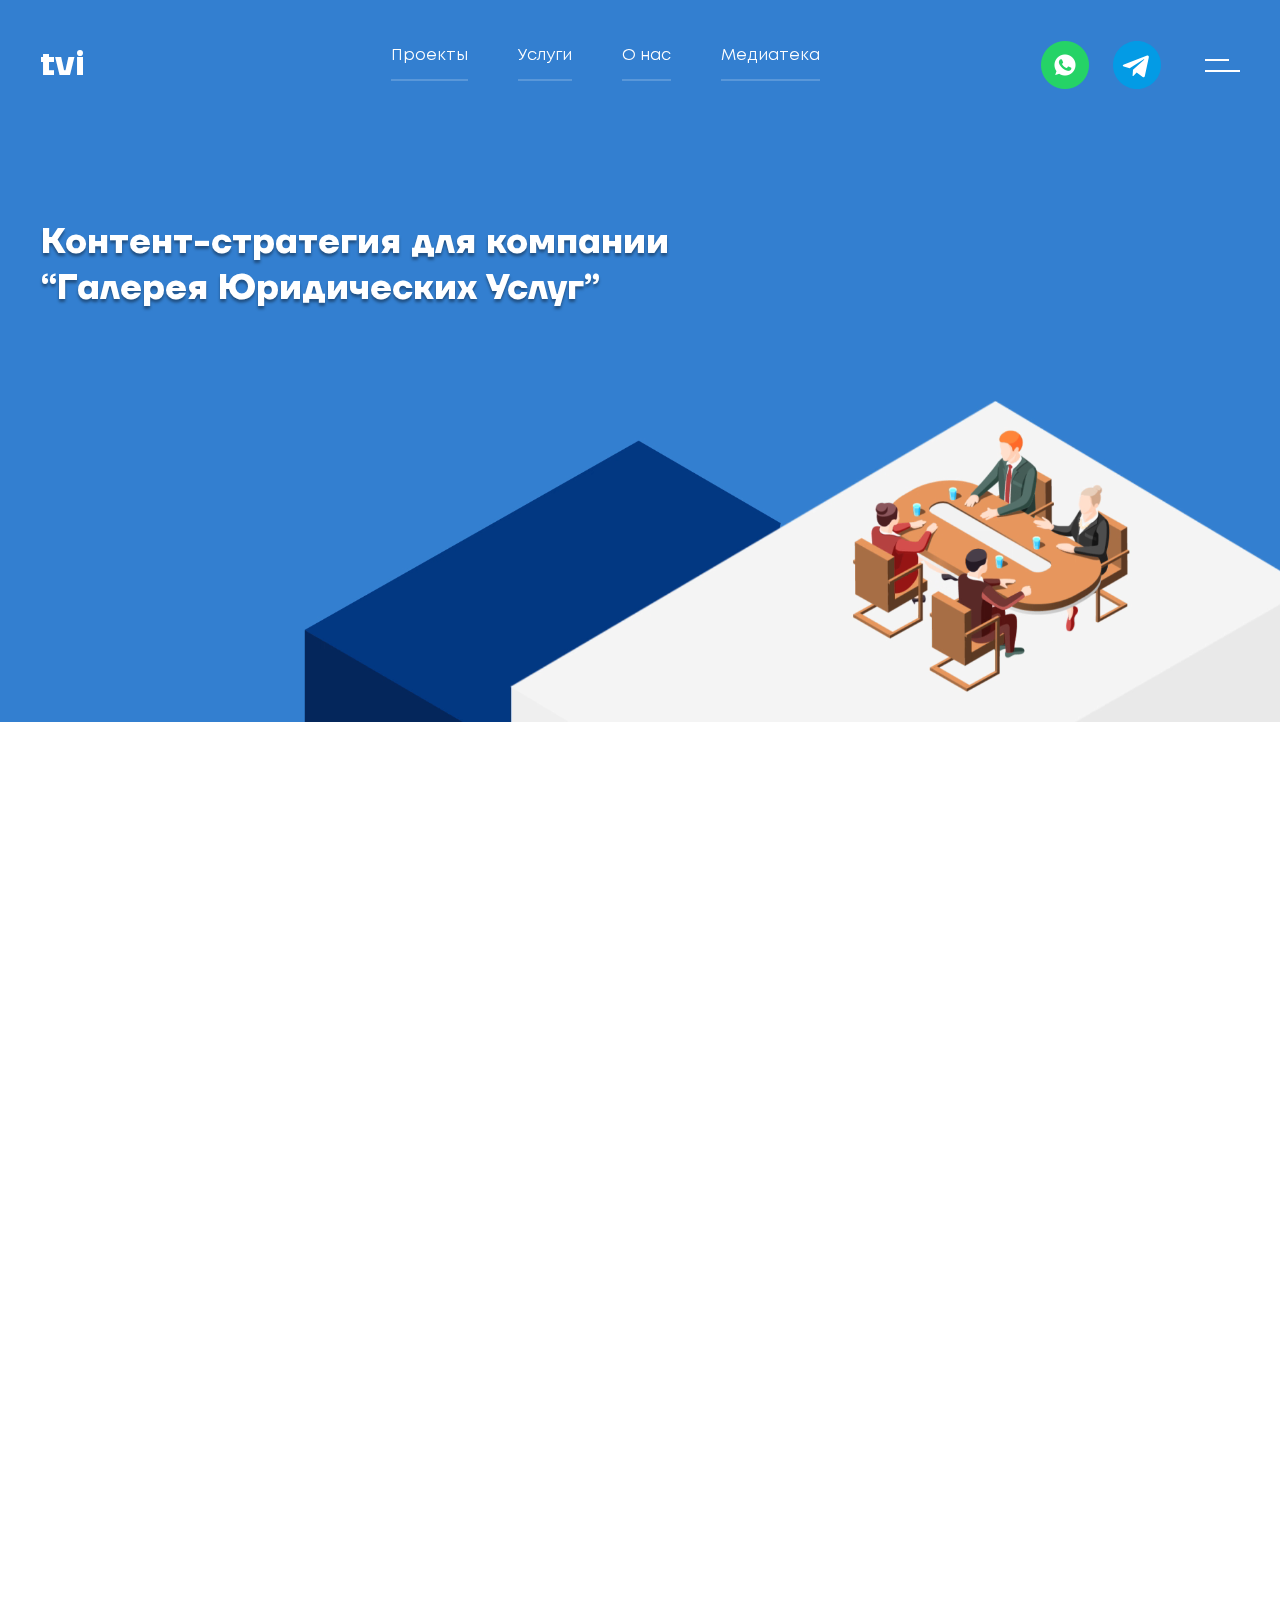
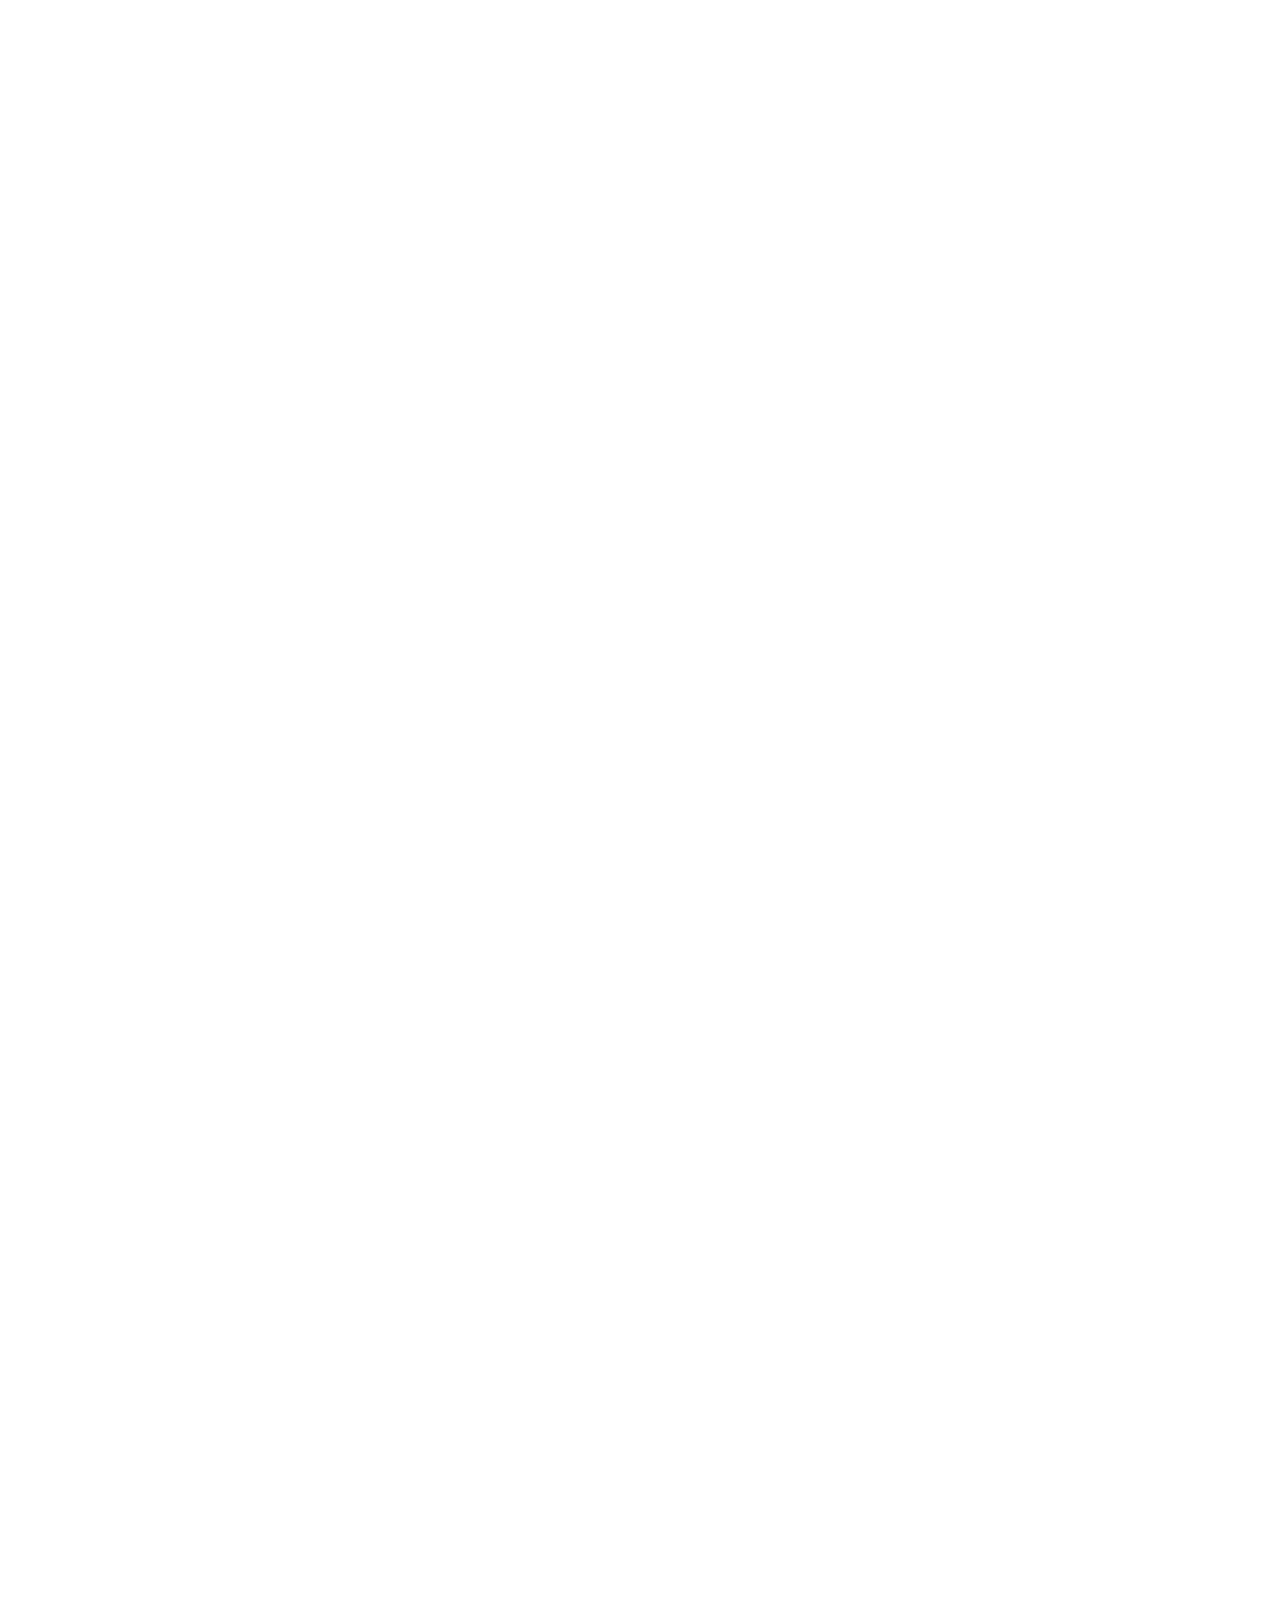
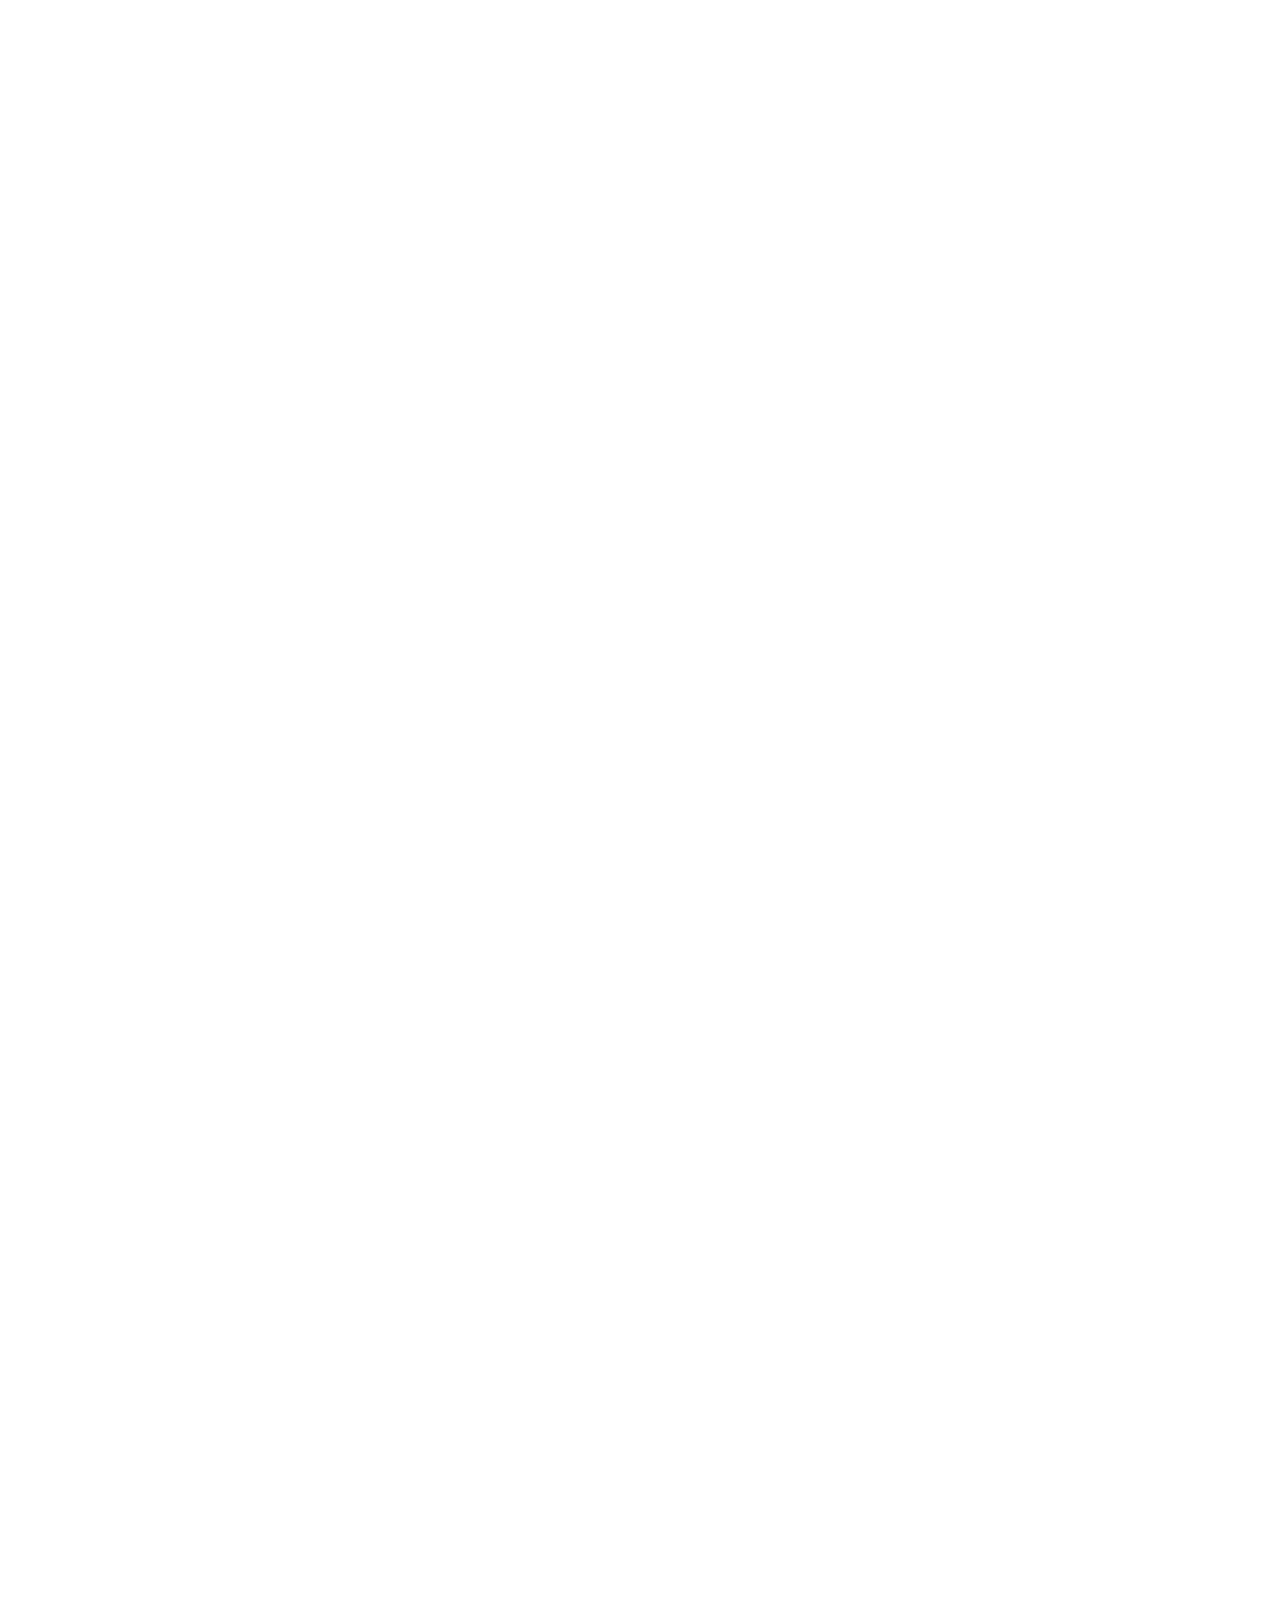
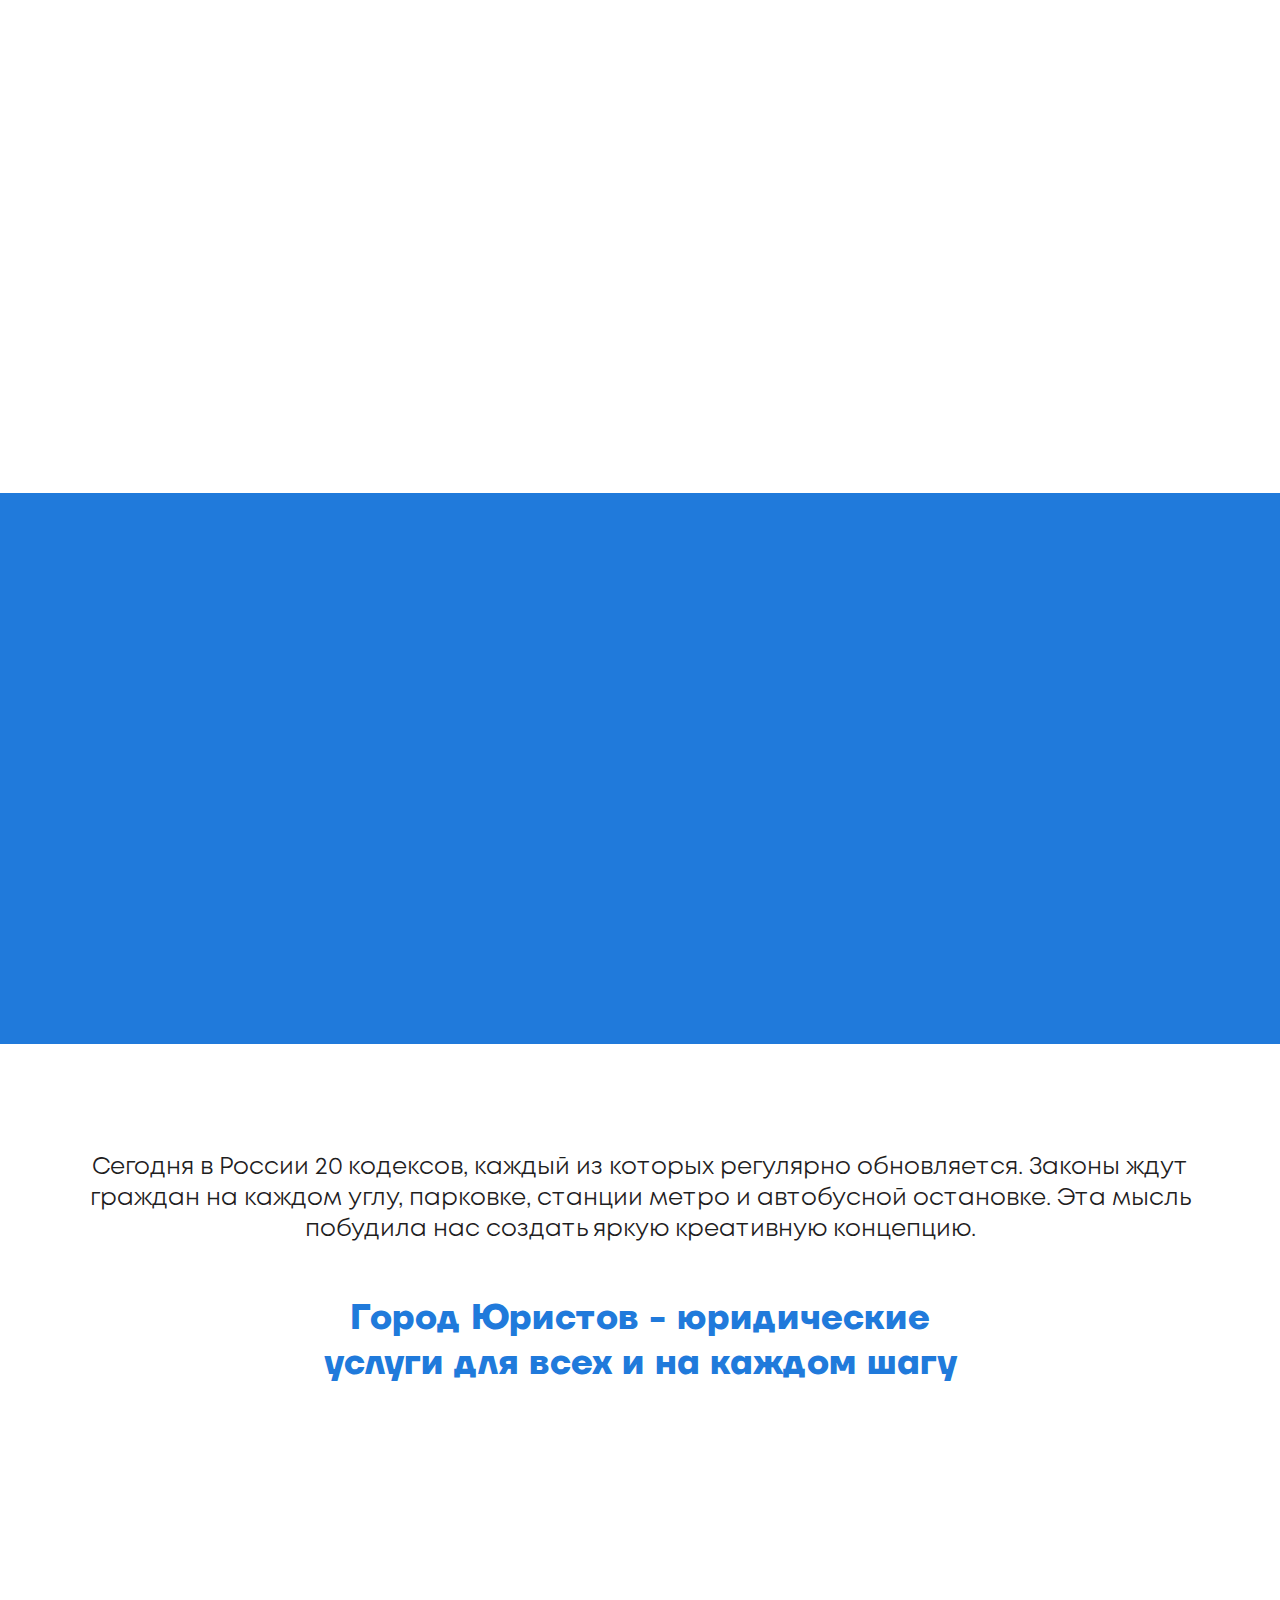
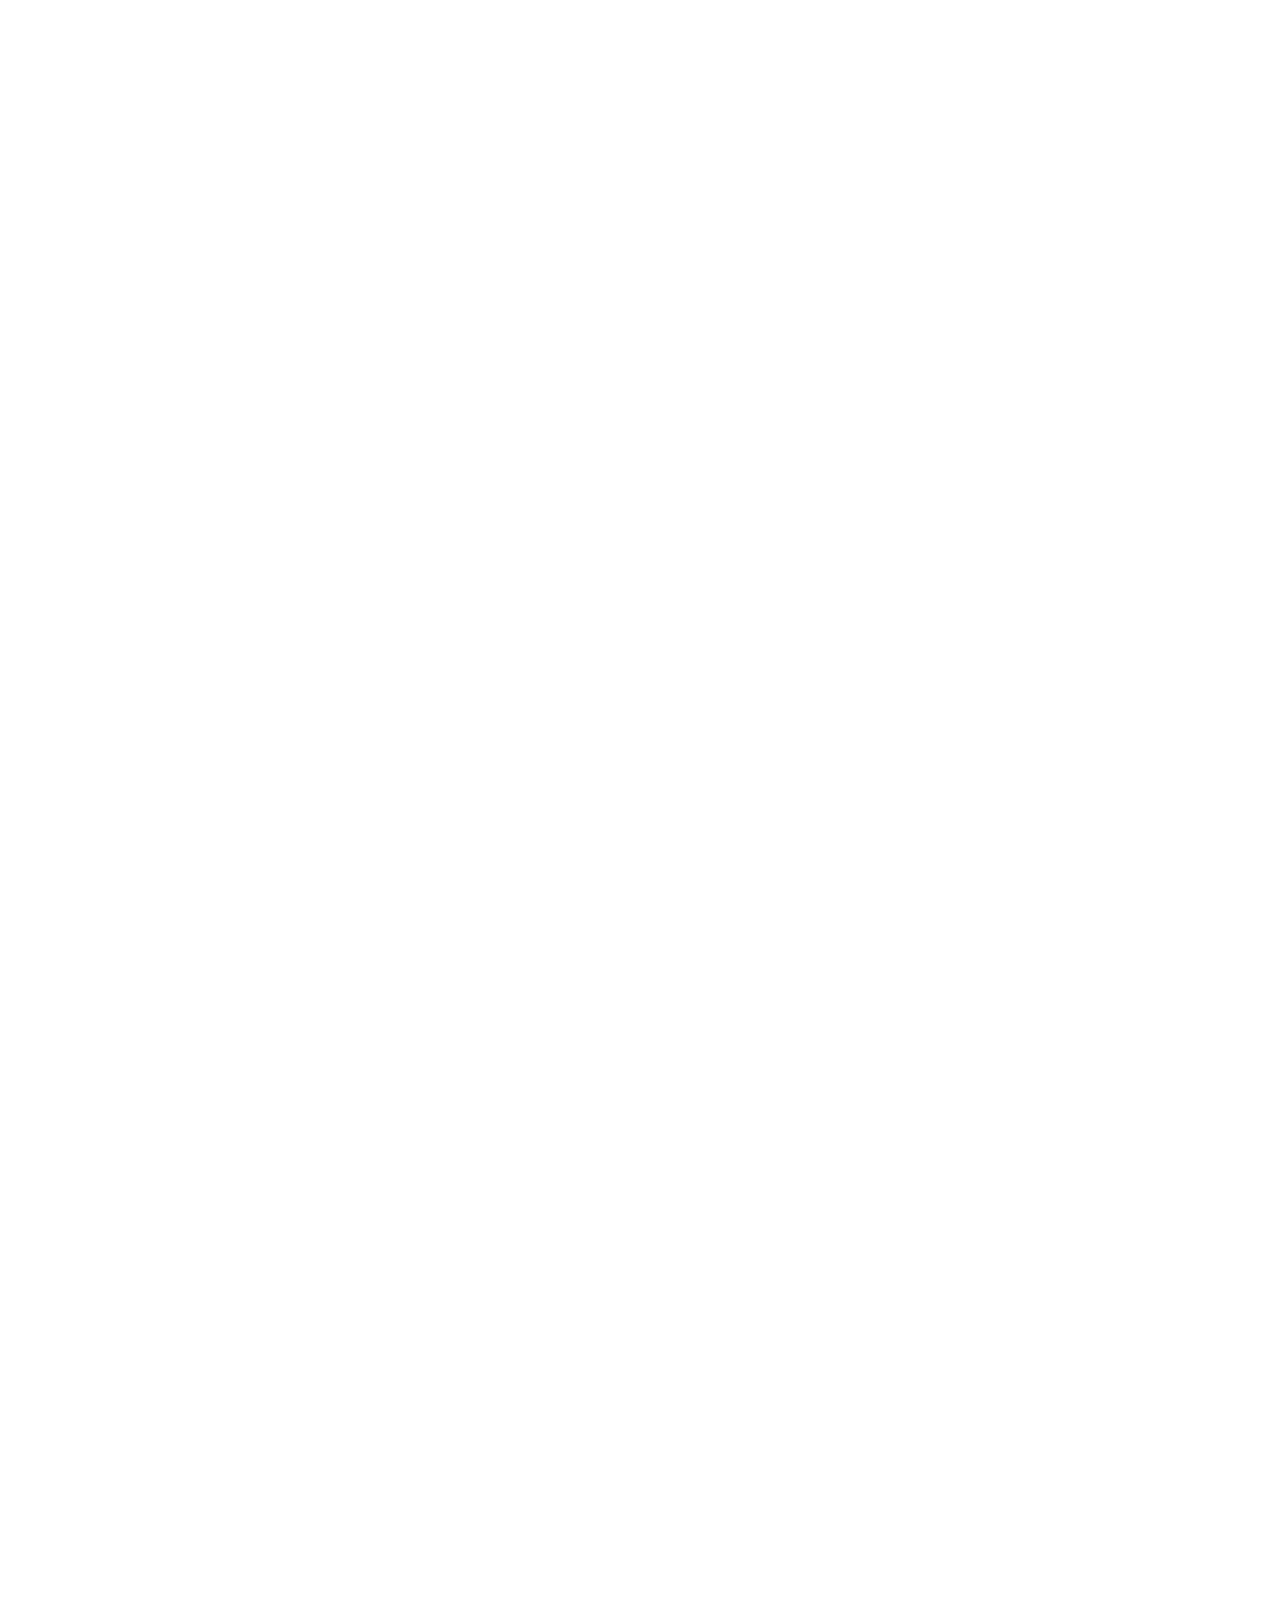
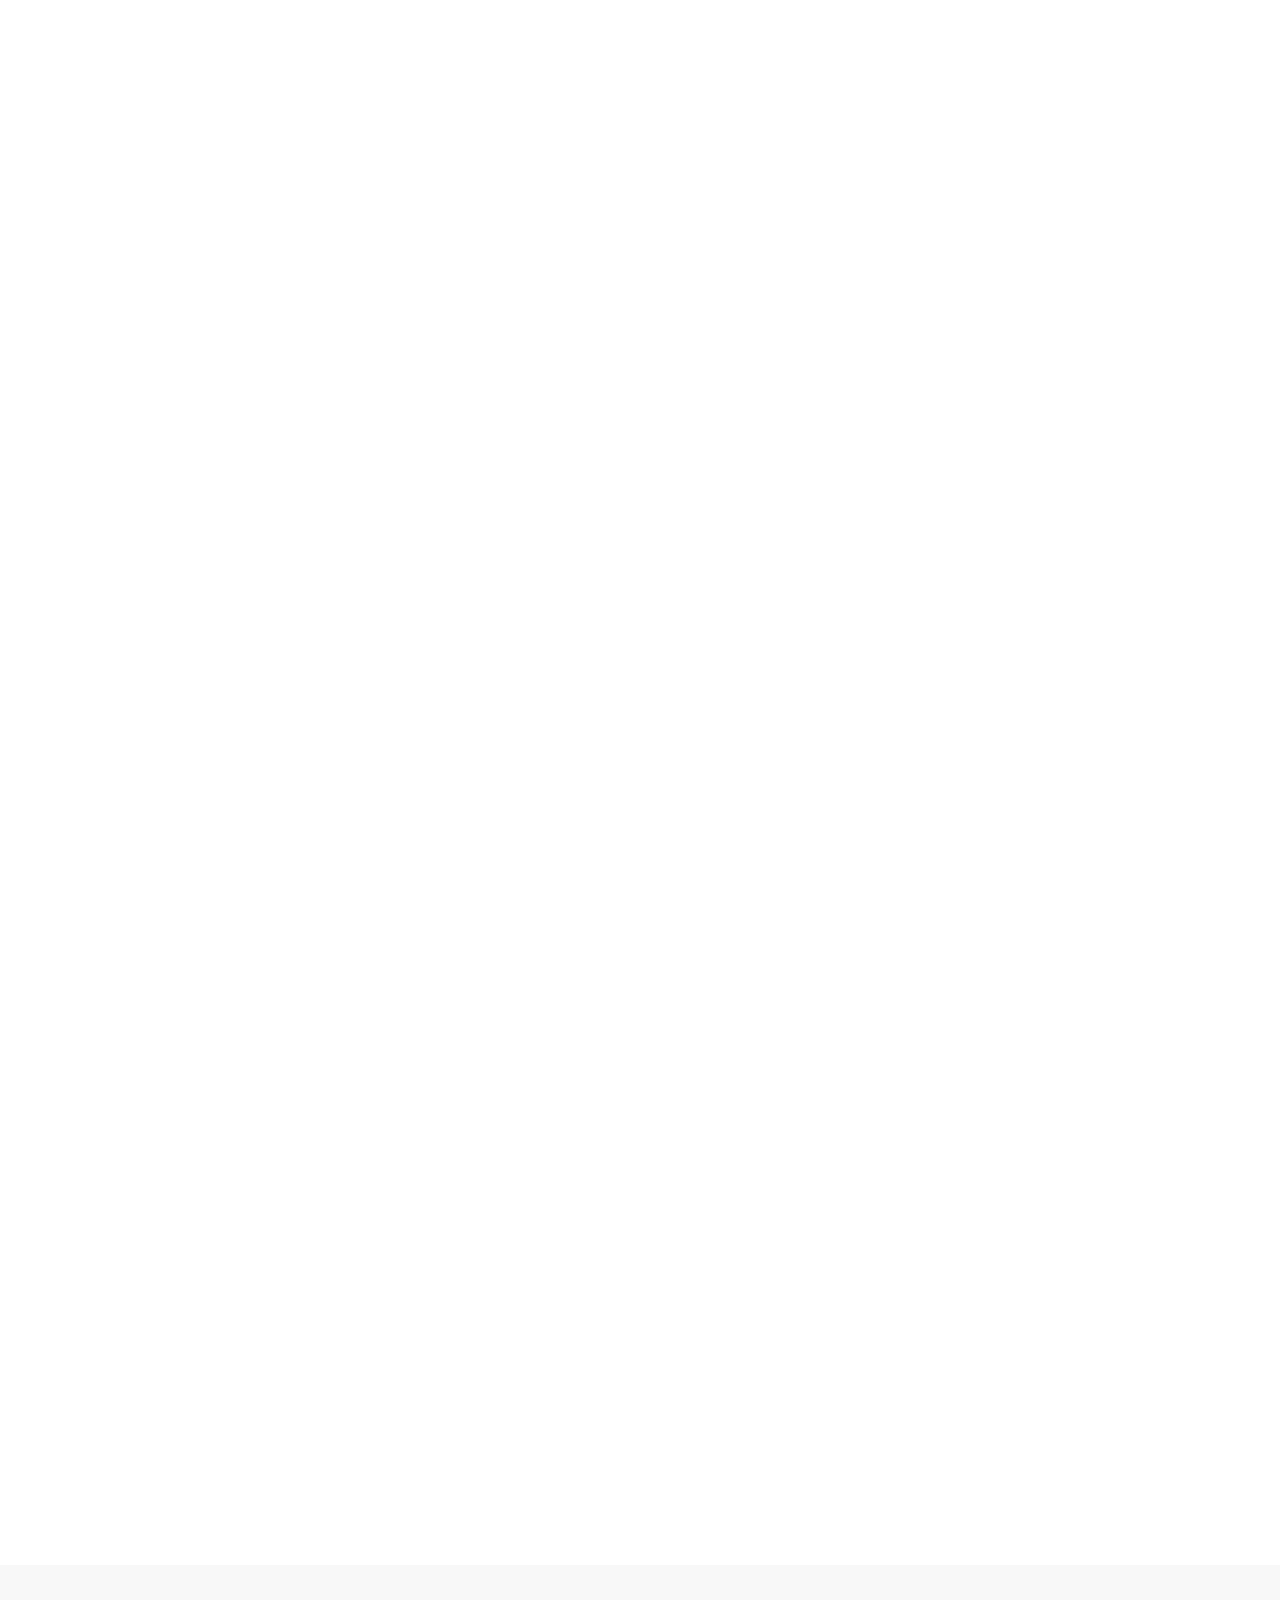
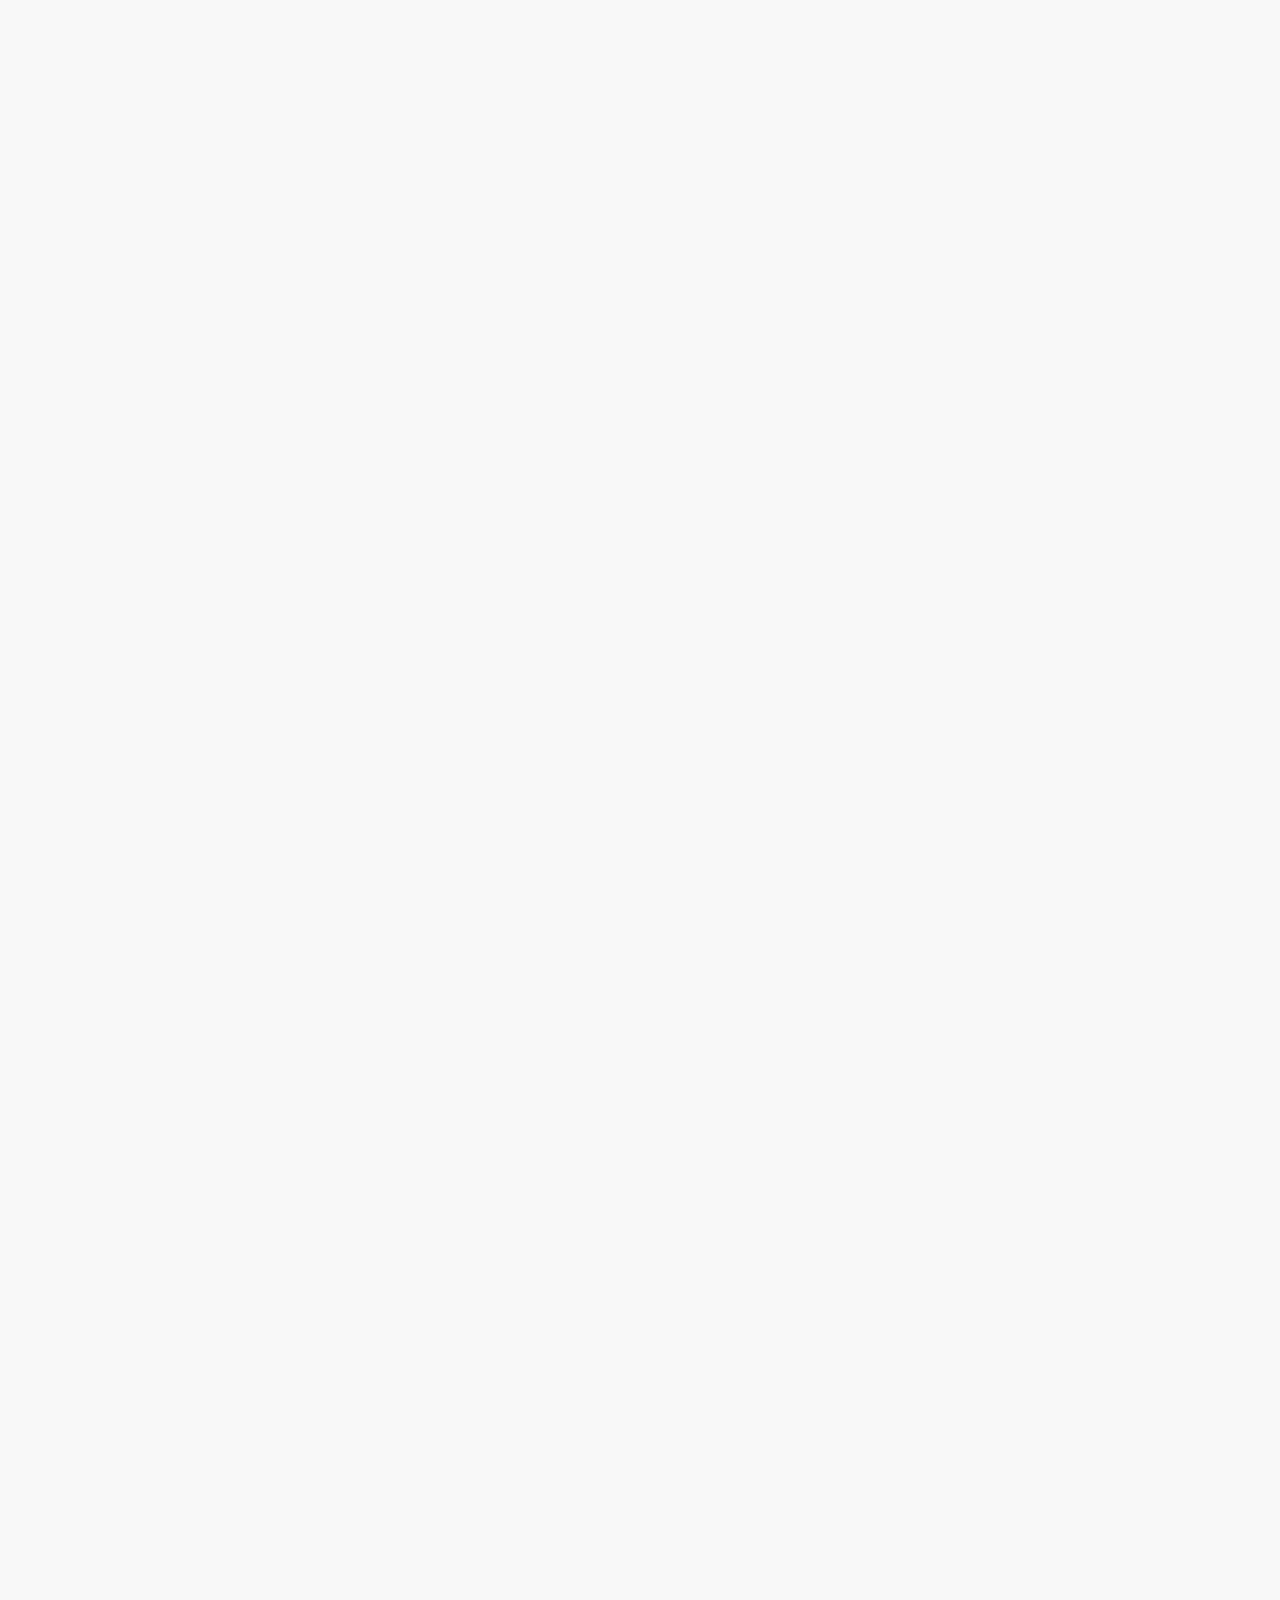
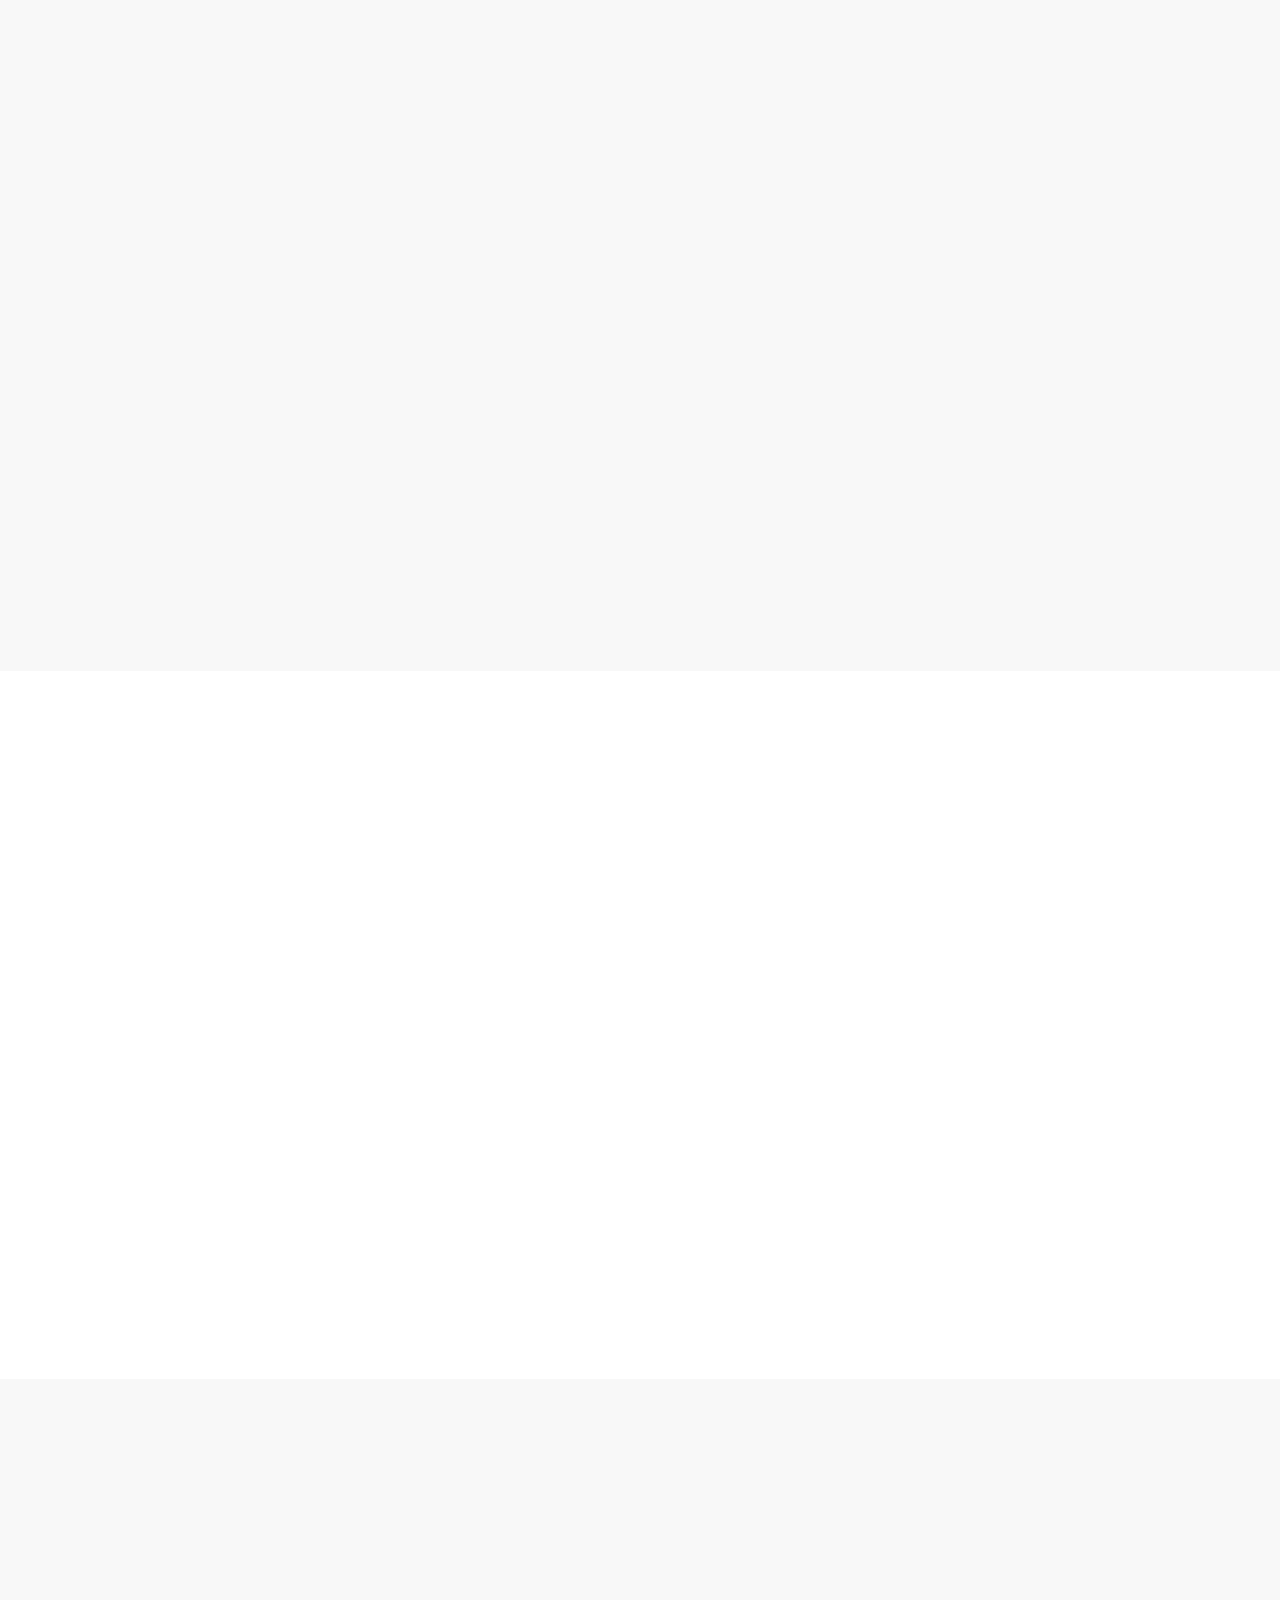
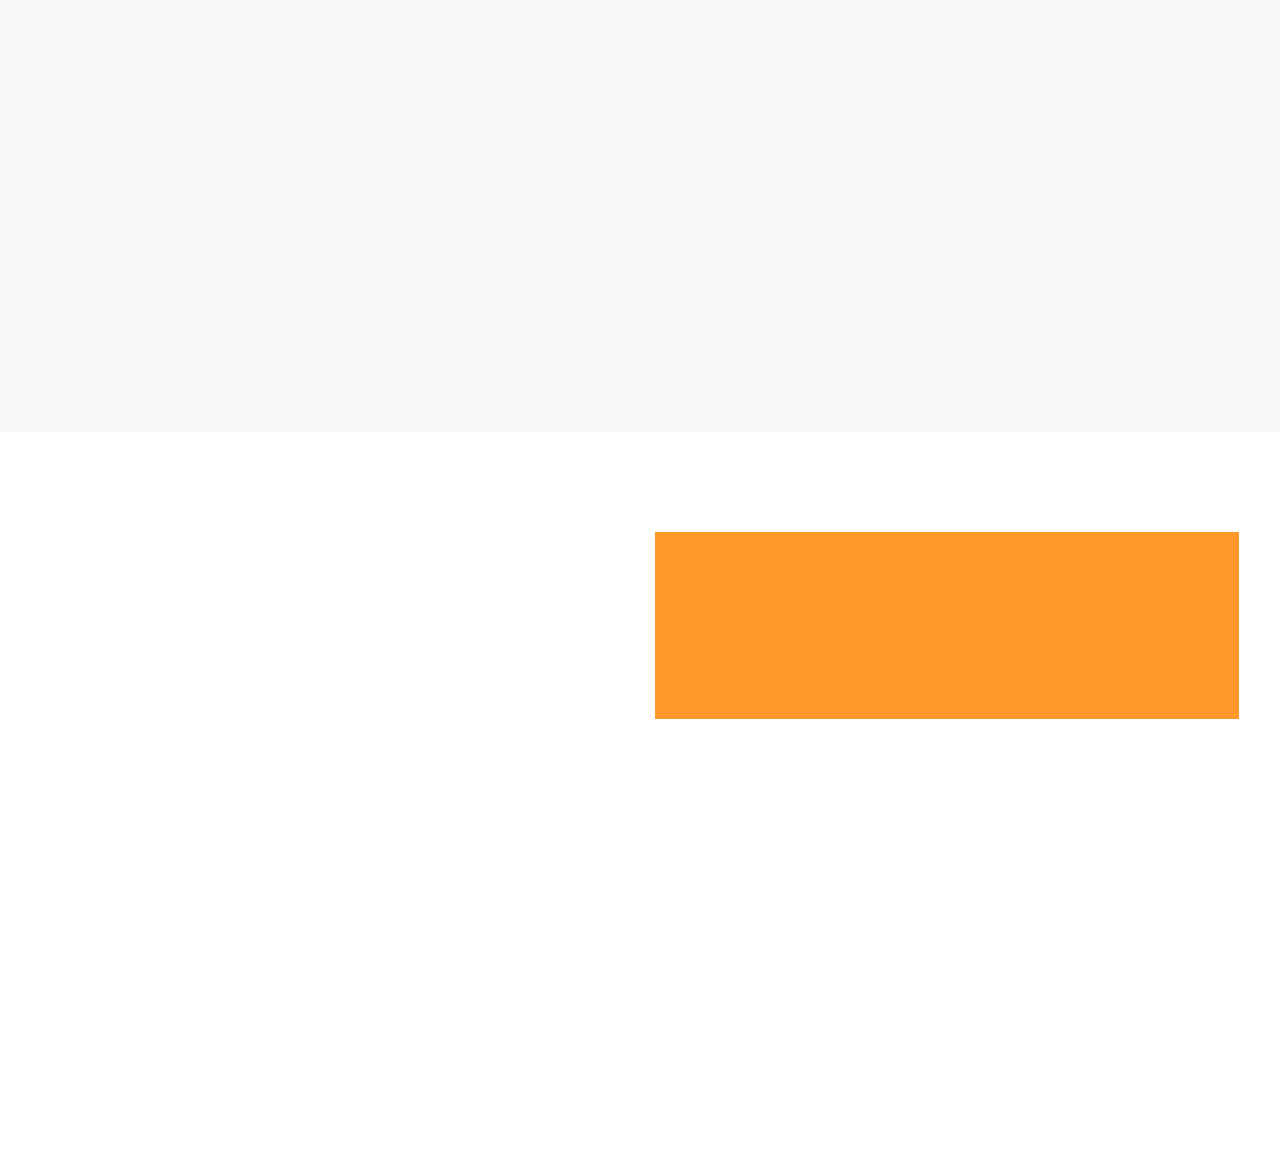
==== commit 7ba0edc3: "logo changed" ====
--- a/index.html
+++ b/index.html
@@ -41,9 +41,7 @@
       <div class="row">
         <div class="col-xl-1 col-lg-1 col-md-4 col-4" data-aos="fade-up">
           <div class="header__logo">
-            <a href="#">
-              <img src="img/logo.svg" alt="">
-            </a>
+            <a href="#"> tvi </a>
           </div>
         </div>
         <div class="col-xl-8 col-lg-8 d-lg-block d-none">
@@ -67,7 +65,7 @@
               </a>
             </div>
             <div class="header__burger" data-aos="fade-up">
-              <button>
+              <button class="js-menu-open">
                 <div class="hamburger_menu">
                   <div class="hamburger_menu_line hamburger_menu_line_top"></div>
                   <div class="hamburger_menu_line hamburger_menu_line_bottom"></div>
@@ -79,6 +77,28 @@
       </div>
     </div>
   </header>
+  <nav class="header__navmenu js-menu">
+    <div class="container header__navmenu_block">
+      <div class="row">
+        <div class="col-lg-6">
+          <a href="#" class="header__navmenu_title">Услуги</a>
+          <ul class="header__navmenu_list">
+            <li><a href="#">Ссылка</a></li>
+            <li><a href="#">Ссылка</a></li>
+            <li><a href="#">Ссылка</a></li>
+          </ul>
+        </div>
+        <div class="col-lg-6">
+          <a href="#" class="header__navmenu_title">О нас</a>
+          <ul class="header__navmenu_list">
+            <li><a href="#">Ссылка</a></li>
+            <li><a href="#">Ссылка</a></li>
+            <li><a href="#">Ссылка</a></li>
+          </ul>
+        </div>
+      </div>
+    </div>
+  </nav>
   <!-- Main -->
   <main class="container-fluid p-0">
     <!-- First Layout -->
--- a/css/style.css
+++ b/css/style.css
@@ -1 +1 @@
-@font-face{font-family:"Mont";src:url("../fonts/Mont/Mont-Light.woff") format("woff"),url("../fonts/Mont/Mont-Light.woff2") format("woff2");font-weight:300;font-style:normal;font-display:swap}@font-face{font-family:"Mont";src:url("../fonts/Mont/Mont-Book.woff") format("woff"),url("../fonts/Mont/Mont-Book.woff2") format("woff2");font-weight:400;font-style:normal;font-display:swap}@font-face{font-family:"Mont";src:url("../fonts/Mont/Mont-Regular.woff") format("woff"),url("../fonts/Mont/Mont-Regular.woff2") format("woff2");font-weight:500;font-style:normal;font-display:swap}@font-face{font-family:"Mont";src:url("../fonts/Mont/Mont-Semibold.woff") format("woff"),url("../fonts/Mont/Mont-Semibold.woff2") format("woff2");font-weight:600;font-style:normal;font-display:swap}@font-face{font-family:"Mont";src:url("../fonts/Mont/Mont-Bold.woff") format("woff"),url("../fonts/Mont/Mont-Bold.woff2") format("woff2");font-weight:bold;font-style:normal;font-display:swap}@font-face{font-family:"TTFirsNeue";src:url("../fonts/TTFirsNeue/TTFirsNeue-Regular.woff") format("woff"),url("../fonts/TTFirsNeue/TTFirsNeue-Regular.woff2") format("woff2");font-weight:normal;font-style:normal;font-display:swap}@font-face{font-family:"TTFirsNeue";src:url("../fonts/TTFirsNeue/TTFirsNeue-Bold.woff") format("woff"),url("../fonts/TTFirsNeue/TTFirsNeue-Bold.woff2") format("woff2");font-weight:bold;font-style:normal;font-display:swap}html,body{font-family:"Mont",sans-serif;font-weight:normal;line-height:1.3}@media screen and (max-width: 576px){html,body{line-height:1.65}}h1,h2,h3,h4,h5,h6{font-family:"TTFirsNeue",sans-serif;color:#1E201D}h1{font-size:35px}@media screen and (max-width: 992px){h1{font-size:30px}}@media screen and (max-width: 576px){h1{font-size:24px}}p{margin-bottom:1em}p,span{color:#1E201D;font-size:24px;font-weight:400}@media screen and (max-width: 992px){p,span{font-size:20px}}@media screen and (max-width: 576px){p,span{font-size:14px}}b,strong{font-weight:bold}blockquote{font-style:italic;text-align:right;font-size:25px}@media screen and (max-width: 576px){blockquote{font-size:18px}}a{font-family:"Mont",sans-serif}ul{list-style:none;margin:0;padding:0}img,video{width:100%;height:auto;display:block}button{margin:0;padding:0;border:none;background-color:transparent}button:focus{outline:none;border:none}input{width:100%;border:none;padding:5px 15px}input:focus{outline:none;border:none}@media screen and (max-width: 576px){.container{padding-left:20px;padding-right:20px}}.main-title{font-size:25px;text-transform:uppercase;padding:5px 0 15px;position:relative;display:inline-block;line-height:1.4}.main-title__big{font-size:35px;display:block}@media screen and (max-width: 576px){.main-title__big{font-size:24px}}.main-title__big::after{background-color:#207ADB}.card-bordered{padding:20px 30px;border:1px solid #DBDBDB;border-radius:2px;display:-webkit-box;display:-ms-flexbox;display:flex;-webkit-box-align:center;-ms-flex-align:center;align-items:center;-webkit-box-pack:center;-ms-flex-pack:center;justify-content:center}.card-bordered img{height:255px;-o-object-fit:contain;object-fit:contain}@media screen and (max-width: 992px){.card-bordered img{height:auto}}.image-with-shadow{overflow:hidden;border-radius:5px;-webkit-box-shadow:0px 4px 18px rgba(0,0,0,0.15);box-shadow:0px 4px 18px rgba(0,0,0,0.15)}.color-red{color:#F54528}.bg-blue{background-color:#207ADB}.bg-grey{background-color:#F8F8F8}.font-bold{font-weight:bold}.h2{font-size:35px;text-transform:uppercase;margin:35px 0}@media screen and (max-width: 576px){.h2{font-size:25px}}.uppercase{text-transform:uppercase}.header{position:absolute;top:0;z-index:10;padding:41px 0 15px;background-color:transparent;-webkit-transition:300ms ease-in-out;-o-transition:300ms ease-in-out;transition:300ms ease-in-out}@media screen and (max-width: 992px){.header{padding-top:15px}}.header-active{padding:15px 0;background-color:transparent}.header__logo{width:42px;height:100%;display:-webkit-box;display:-ms-flexbox;display:flex;-webkit-box-align:center;-ms-flex-align:center;align-items:center}.header__menu{display:-webkit-box;display:-ms-flexbox;display:flex;-webkit-box-align:center;-ms-flex-align:center;align-items:center;-webkit-box-pack:end;-ms-flex-pack:end;justify-content:flex-end;margin-right:88px}.header__menu_list{list-style:none;margin:0;padding:0;display:-webkit-box;display:-ms-flexbox;display:flex;-webkit-box-pack:center;-ms-flex-pack:center;justify-content:center;-webkit-box-align:center;-ms-flex-align:center;align-items:center}.header__menu_item{margin-left:25px;margin-right:25px}.header__menu_item a{color:white;font-weight:400;padding:5px 0 12px;border-bottom:2px solid #ffffff30;position:relative;display:inline-block;-webkit-transition:color .1s ease-in-out;-o-transition:color .1s ease-in-out;transition:color .1s ease-in-out}.header__menu_item a::after{content:"";position:absolute;bottom:-2px;left:0;display:inline-block;width:0%;height:2px;background-color:white;-webkit-transition:250ms ease-in-out;-o-transition:250ms ease-in-out;transition:250ms ease-in-out}.header__menu_item a:hover{text-decoration:none;color:#FE9828}.header__menu_item a:hover:after{width:100%;background-color:#FE9828}.header__menu_item_active a{color:#FE9828}.header__menu_item_active a::after{background-color:#FE9828}.header__controls{display:-webkit-box;display:-ms-flexbox;display:flex;-webkit-box-align:center;-ms-flex-align:center;align-items:center;-webkit-box-pack:end;-ms-flex-pack:end;justify-content:flex-end}.header__controls .hamburger_menu{display:-webkit-box;display:-ms-flexbox;display:flex;-webkit-box-pack:center;-ms-flex-pack:center;justify-content:center;-webkit-box-orient:vertical;-webkit-box-direction:normal;-ms-flex-direction:column;flex-direction:column}.header__controls .hamburger_menu_line{width:35px;height:2px;background-color:#fff}.header__controls .hamburger_menu_line_top{width:24px;margin-bottom:9px}.header__burger{display:-webkit-box;display:-ms-flexbox;display:flex;-webkit-box-align:center;-ms-flex-align:center;align-items:center;margin-left:20px}.header__social{display:-webkit-box;display:-ms-flexbox;display:flex}.header__social_item{width:48px;display:block;margin:0 24px 0 0}.footer__links_title{color:#aaa;font-weight:bold;margin-bottom:40px;font-size:24px}.footer__links_list{list-style-type:none;margin:0;padding:0}.footer__links_list li{margin-bottom:25px}@media screen and (max-width: 576px){.footer__links_list li{margin-bottom:18px}}.footer__links_list li a{color:#aaa;font-size:16px;-webkit-transition:300ms ease;-o-transition:300ms ease;transition:300ms ease}.footer__links_list li a:hover{color:#1E201D;text-decoration:none}@media screen and (max-width: 576px){.footer__links_list li a{font-size:14px}}.footer__social ul li a{text-transform:lowercase}@media screen and (max-width: 992px){.footer__social .footer__links_title{display:none}.footer__social ul{display:-webkit-box;display:-ms-flexbox;display:flex;-ms-flex-wrap:wrap;flex-wrap:wrap}.footer__social ul li{margin-right:40px}}@media screen and (max-width: 992px) and (max-width: 576px){.footer__social ul{-webkit-box-pack:justify;-ms-flex-pack:justify;justify-content:space-between}.footer__social ul li{margin-right:10px}}.footer__form{padding:40px 57px 30px;background-color:#FE9828}@media screen and (max-width: 576px){.footer__form{padding:25px}}.footer__form_title{color:white;font-size:24px;margin-bottom:30px;font-weight:500}@media screen and (max-width: 576px){.footer__form_title{font-size:18px;width:80%}}.footer__form_input{display:-webkit-box;display:-ms-flexbox;display:flex;position:relative}.footer__form_input label{position:absolute;top:50%;-webkit-transform:translateY(-50%);-ms-transform:translateY(-50%);transform:translateY(-50%);left:12px;color:white;cursor:text;font-size:16px;-webkit-transition:300ms ease;-o-transition:300ms ease;transition:300ms ease}.footer__form_input label.is-active{top:-5px;left:0;font-size:11px}@media screen and (max-width: 576px){.footer__form_input label{font-size:14px}}.footer__form_input input{width:100%;background-color:transparent;padding:16px 40px 16px 0px;border-bottom:1px solid white;border-radius:0;color:white;font-family:"Mont",sans-serif;font-size:18px;font-weight:bold}.footer__form_input input:focus{padding:16px 40px 16px 0}.footer__form_input button{position:absolute;right:10px;top:50%;-webkit-transform:translateY(-50%);-ms-transform:translateY(-50%);transform:translateY(-50%)}.footer__form_input button img{width:23px}.footer__copyright{max-width:490px;width:100%;padding:150px 0 50px;text-align:center;font-size:11px;color:#aaa}@media screen and (max-width: 992px){.footer__copyright{padding:100px 0 50px}}@media screen and (max-width: 576px){.footer__copyright{padding:50px 0 30px}}.i-legal-hammer{background-image:url(../img/icons/legal-hammer.svg);background-repeat:no-repeat;background-size:contain;display:inline-block;width:100%;max-width:30px;height:32px}.i-legal-paper{background-image:url(../img/icons/legal-paper.svg);background-repeat:no-repeat;background-size:contain;display:inline-block;width:100%;max-width:30px;height:32px}.i-legal-face{background-image:url(../img/icons/legal-face.svg);background-repeat:no-repeat;background-size:contain;display:inline-block;width:100%;max-width:40px;height:29px}.first-layout{background-color:#3b8adc;padding-top:50px;height:722px;display:-webkit-box;display:-ms-flexbox;display:flex;-webkit-box-align:center;-ms-flex-align:center;align-items:center;overflow:hidden;position:relative}@media screen and (max-width: 992px){.first-layout{height:619px}}@media screen and (max-width: 576px){.first-layout{-webkit-box-align:start;-ms-flex-align:start;align-items:flex-start}}.first-layout__title{margin-bottom:241px;position:relative;z-index:2}.first-layout__title h1{color:#fff;text-shadow:0px 3px 3px #00000060}@media screen and (max-width: 576px){.first-layout__title h1{line-height:1.3}}@media screen and (max-width: 992px){.first-layout__title{margin-bottom:150px}}@media screen and (max-width: 576px){.first-layout__title{margin-top:95px;margin-bottom:0}}.first-layout__img{width:81%;position:absolute;right:-154px;bottom:0}@media screen and (max-width: 992px){.first-layout__img{width:100%}}@media screen and (max-width: 576px){.first-layout__img{bottom:-1px;width:759px;height:auto;right:-250px}}.first-layout__video{position:absolute;top:0;left:0;height:730px;width:100%;-o-object-fit:cover;object-fit:cover;-o-object-position:bottom;object-position:bottom}@media screen and (max-width: 576px){.first-layout__video{height:619px;-o-object-position:82% 100%;object-position:82% 100%}}.about-service{padding:100px 0}@media screen and (max-width: 992px){.about-service{padding:50px 0}}@media screen and (max-width: 576px){.about-service{padding:20px 0}}.about-service__spacing{padding-top:58px;padding-bottom:58px}@media screen and (max-width: 576px){.about-service__spacing{padding-top:30px;padding-bottom:30px}}.about-service__vertical-title{font-family:"Mont",sans-serif;text-transform:uppercase;font-weight:normal;-webkit-writing-mode:vertical-rl;-ms-writing-mode:tb-rl;writing-mode:vertical-rl;text-orientation:sideways;-webkit-transform:rotate(180deg);-ms-transform:rotate(180deg);transform:rotate(180deg);font-size:18px;color:#207ADB;opacity:0.5;margin:0}@media screen and (max-width: 576px){.about-service__vertical-title{font-size:15px;padding-top:20px}}.about-service__tasks{margin-top:20px}.about-service__tasks_block{display:-webkit-box;display:-ms-flexbox;display:flex;margin-bottom:60px}@media screen and (max-width: 576px){.about-service__tasks_block{margin-bottom:30px}}.about-service__tasks_icon{min-width:28px;margin-right:20px;margin-top:4px}.about-service__tasks_text{width:100%;max-width:400px;font-size:20px}@media screen and (max-width: 576px){.about-service__tasks_text{font-size:16px}}.about-service__gallery_item{border-radius:10px;overflow:hidden}.about-service__statue{width:170px}.about-service__line-height p{line-height:1.65}.about-service__blockquote{width:100%;max-width:1150px;margin-top:80px;margin-left:auto;margin-bottom:5px}.about-service__blockquote_name{font-weight:bold;font-size:25px;text-align:right;font-family:"Mont",sans-serif;margin-top:0}@media screen and (max-width: 576px){.about-service__blockquote_name{font-size:18px}}.about-service__title-icon{display:-webkit-box;display:-ms-flexbox;display:flex;-webkit-box-align:center;-ms-flex-align:center;align-items:center;-ms-flex-wrap:wrap;flex-wrap:wrap}.about-service__title-icon .icon{margin-right:20px;position:relative;top:-4px}.about-service__title-icon_text{font-size:35px;text-transform:uppercase;font-family:"TTFirsNeue",sans-serif;font-weight:bold}@media screen and (max-width: 576px){.about-service__title-icon_text{font-size:22px}}.about-service__block-bg{background-color:#207ADB;border-radius:10px;padding:70px;display:-webkit-box;display:-ms-flexbox;display:flex;-webkit-box-align:center;-ms-flex-align:center;align-items:center;-webkit-box-pack:center;-ms-flex-pack:center;justify-content:center;-ms-flex-wrap:wrap;flex-wrap:wrap;position:relative}@media screen and (max-width: 576px){.about-service__block-bg{padding:60px 20px}}.about-service__block-bg_text{width:100%;max-width:840px}.about-service__block-bg_text p{margin:0;padding:0;color:white;text-align:center;text-transform:uppercase;font-family:"TTFirsNeue",sans-serif;font-size:24px;font-weight:bold;-webkit-transition:250ms;-o-transition:250ms;transition:250ms}.about-service__block-bg_text p a{color:#042b8c;font-size:24px;border-bottom:1px solid;font-weight:bold;text-transform:uppercase;font-family:"TTFirsNeue",sans-serif}.about-service__block-bg_text p a:hover{text-decoration:none;border:none}@media screen and (max-width: 576px){.about-service__block-bg_text p{font-size:20px}.about-service__block-bg_text p a{font-size:20px}}.about-service__block-bg_text-right{margin-left:auto;width:70%;max-width:100%}.about-service__block-bg_text-right p{text-align:left}@media screen and (max-width: 992px){.about-service__block-bg_text-right{width:100%;position:relative;z-index:1}.about-service__block-bg_text-right p{text-align:center}}.about-service__block-bg_img{position:absolute;width:30%;left:0;bottom:0}.about-service__block-bg_img img{width:361px}@media screen and (max-width: 1200px){.about-service__block-bg_img{left:-3%}}@media screen and (max-width: 992px){.about-service__block-bg_img{margin-top:-240px;width:100%;position:relative}.about-service__block-bg_img img{width:90%;margin:auto}}@media screen and (max-width: 576px){.about-service__block-bg_img{margin-top:-170px}}.about-service__office-img{padding:0;margin-bottom:100px;width:100%;height:333px;background-attachment:fixed;background-size:cover;background-image:url(../img/images/legal-office.jpg)}@media screen and (max-width: 576px){.about-service__office-img{background-attachment:scroll;background-position:48%}}@media screen and (max-width: 992px){.about-service__office-img{margin-bottom:50px}}.about-service__office-img img{width:100%;height:403px;-o-object-fit:cover;object-fit:cover;-o-object-position:top;object-position:top}.about-service__parallax{height:560px;background-attachment:fixed;background-size:cover;background-repeat:no-repeat;background-image:url(../img/images/parallax-1.jpg)}@media screen and (max-width: 576px){.about-service__parallax{background-attachment:scroll;background-position:48%}}.about-service__parallax_text{text-align:center;font-size:24px;font-weight:normal;width:100%;margin-top:50px;margin-bottom:50px}@media screen and (max-width: 576px){.about-service__parallax_text{font-size:20px}}.about-service__parallax_title{color:#207ADB;text-align:center;font-weight:bold;font-size:35px;width:100%;max-width:700px;margin:0 auto 60px}@media screen and (max-width: 576px){.about-service__parallax_title{font-size:20px}}.about-service__parallax img{height:563px;-o-object-fit:cover;object-fit:cover}.about-service__ecosystem_block{width:100%;max-width:500px}.about-service__ecosystem_title{color:#207ADB;text-transform:uppercase;font-weight:bold;font-size:20px;font-family:"Mont",sans-serif;margin-bottom:25px}.about-service__ecosystem_subtitle{font-family:"Mont",sans-serif;font-size:20px;margin-bottom:15px}.about-service__ecosystem_text{font-size:20px;font-family:"Mont",sans-serif;line-height:1.4}.about-service__content_item{margin-top:35px}.about-service__content_item video{-o-object-fit:contain;object-fit:contain;-o-object-position:center;object-position:center;margin:auto;-webkit-box-shadow:0px 4px 18px rgba(0,0,0,0.15);box-shadow:0px 4px 18px rgba(0,0,0,0.15)}@media screen and (max-width: 576px){.about-service__content_item{margin-top:30px}}.about-service__content_title{width:100%;max-width:670px;text-align:center;margin:100px auto 40px}.about-service__content_plan{width:100%;max-width:993px;margin:100px auto 80px}.about-service__tools{padding:40px 0;background-color:#F8F8F8}.about-service__tools_title{text-align:center;margin-left:auto;margin-right:auto;margin-bottom:60px;width:100%;max-width:870px}.about-service__tools_list{width:100%;max-width:870px;margin-left:auto;margin-right:auto;margin-top:30px}.about-service__tools_list ol{counter-reset:my-awesome-counter;list-style:none}.about-service__tools_list ol li{counter-increment:my-awesome-counter;position:relative;padding-left:30px;margin-bottom:30px;font-size:30px}@media screen and (max-width: 576px){.about-service__tools_list ol li{font-size:20px;padding-left:5px}}.about-service__tools_list ol li::before{content:counter(my-awesome-counter);color:#F54528;font-weight:bold;font-size:40px;position:absolute;left:-40px;top:-5px;text-align:center;font-family:"TTFirsNeue",sans-serif}@media screen and (max-width: 576px){.about-service__tools_list ol li::before{font-size:20px;top:2px}}.about-service__tools_test{display:-webkit-box;display:-ms-flexbox;display:flex;overflow-x:scroll}.about-service__tools_test::-webkit-scrollbar{width:10px}.about-service__tools_test::-webkit-scrollbar-track{background:transparent}.about-service__tools_test::-webkit-scrollbar-thumb{background:transparent}.about-service__tools_test::-webkit-scrollbar-thumb:hover{background:transparent}.about-service__tools_test_item{min-width:216px;height:386px;margin-right:28px}@media screen and (max-width: 576px){.about-service__tools_test_item{min-width:100%;height:auto}.about-service__tools_test_item img{border-radius:5px;-webkit-box-shadow:2px 2px 5px rgba(0,0,0,0.15);box-shadow:2px 2px 5px rgba(0,0,0,0.15)}}@media screen and (max-width: 576px){.about-service__tools_gallery{padding-top:20px}.about-service__tools_gallery .container{padding-left:0;padding-right:0}.about-service__tools_gallery .h2{padding-left:20px;padding-right:20px}.about-service__tools_gallery .about-service__tools_test{padding:20px}}.about-service__tools_game{padding-top:5px}.about-service__tools_game .about-service__tools_test_item{min-width:183px;margin-right:20px}.about-service__tools_game .about-service__tools_test_item img{border-radius:5px;-webkit-box-shadow:2px 2px 5px rgba(0,0,0,0.15);box-shadow:2px 2px 5px rgba(0,0,0,0.15)}@media screen and (max-width: 576px){.about-service__tools_game .about-service__tools_test_item{min-width:100%;height:auto}.about-service__tools_game .about-service__tools_test_item img{-webkit-box-shadow:2px 2px 5px rgba(0,0,0,0.15);box-shadow:2px 2px 5px rgba(0,0,0,0.15)}}.about-service__opportunities{padding:70px}@media screen and (max-width: 576px){.about-service__opportunities{padding:50px}}.about-service__opportunities *{color:white}.about-service__opportunities p{font-size:20px;line-height:1.65}.about-service__opportunities_block{width:100%;max-width:300px}.about-service__opportunities_title{font-weight:bold;font-size:25px}.about-service__opportunities_subtitle{font-size:20px;margin-bottom:30px;text-transform:uppercase;font-family:"Mont",sans-serif;font-weight:600}.slider{padding-top:50px;position:relative}@media screen and (max-width: 576px){.slider{padding-top:20px}}.slider__title{font-size:35px;font-weight:bold;text-transform:uppercase;font-family:"Mont",sans-serif;margin-bottom:30px}@media screen and (max-width: 576px){.slider__title{font-size:25px}}.slider__subtitle{margin-bottom:40px;font-weight:600;font-size:20px;font-family:"Mont",sans-serif;text-transform:uppercase}@media screen and (max-width: 576px){.slider__subtitle{font-size:14px}}.slider__text{font-size:20px;line-height:1.65}@media screen and (max-width: 576px){.slider__text{font-size:14px}}.slider__image{width:100%;max-width:335px;height:335px;overflow:hidden;border-radius:5px}@media screen and (max-width: 992px){.slider__image{height:auto}}.slider .swiper-button-next,.slider .swiper-button-prev{position:relative}.slider__controls{display:-webkit-box;display:-ms-flexbox;display:flex;-webkit-box-pack:center;-ms-flex-pack:center;justify-content:center;-webkit-box-align:center;-ms-flex-align:center;align-items:center}.slider__controls_text{font-size:12px;font-weight:600;text-transform:lowercase;margin:0 18px}.slider-white *{color:white}.slider-white .swiper-pagination-bullet{background-color:#fff}.slider-white .swiper-button-next:after,.slider-white .swiper-container-rtl .swiper-button-prev:after{background-image:url(../img/icons/slider-arrow-white.svg)}.slider-white .swiper-button-prev:after,.slider-white .swiper-container-rtl .swiper-button-next:after{background-image:url(../img/icons/slider-arrow-white.svg)}.slider-blue .slider__controls_text{color:#039BE5}.slider-blue .swiper-pagination-bullet{background-color:#039BE5}.slider-blue .swiper-button-next:after,.slider-blue .swiper-container-rtl .swiper-button-prev:after{background-image:url(../img/icons/slider-arrow-blue.svg)}.slider-blue .swiper-button-prev:after,.slider-blue .swiper-container-rtl .swiper-button-next:after{background-image:url(../img/icons/slider-arrow-blue.svg)}.slider-small-image .slider__image{width:237px;height:409px}@media screen and (max-width: 576px){.slider-small-image .slider__image{width:100%;height:auto;margin-top:30px}}@media screen and (max-width: 576px){.slider .swiper-pagination{display:none}}.numbers-section__card{background-color:#F8F8F8;padding:40px;height:100%}@media screen and (max-width: 576px){.numbers-section__card{padding:30px}}.numbers-section__card_title{font-size:40px;color:#039BE5;margin-bottom:10px;font-weight:bold;font-family:"TTFirsNeue",sans-serif;text-transform:uppercase}@media screen and (max-width: 576px){.numbers-section__card_title{font-size:35px}}.numbers-section__card_content{font-size:16px}@media screen and (max-width: 576px){.other-cases{padding:60px 0 90px}}.other-cases .swiper-container{width:100%;height:100%}.other-cases .swiper-slide{width:100%;max-width:490px}@media screen and (max-width: 992px){.other-cases .swiper-slide{max-width:400px}}@media screen and (max-width: 576px){.other-cases .swiper-slide{max-width:230px}}.other-cases__title{font-size:40px;margin-top:20px;margin-bottom:70px}@media screen and (max-width: 992px){.other-cases__title{font-size:32px}}@media screen and (max-width: 576px){.other-cases__title{font-size:24px;margin-bottom:40px}}.other-cases__card_title{font-size:24px;width:100%;max-width:275px;margin:30px 0 15px}@media screen and (max-width: 576px){.other-cases__card_title{font-size:18px}}.other-cases__card_content{width:100%;max-width:350px;font-size:16px}@media screen and (max-width: 576px){.other-cases__card_content{font-size:14px}}.other-cases__card:hover{text-decoration:none}html>div[style]{display:none !important}
+@font-face{font-family:"Mont";src:url("../fonts/Mont/Mont-Light.woff") format("woff"),url("../fonts/Mont/Mont-Light.woff2") format("woff2");font-weight:300;font-style:normal;font-display:swap}@font-face{font-family:"Mont";src:url("../fonts/Mont/Mont-Book.woff") format("woff"),url("../fonts/Mont/Mont-Book.woff2") format("woff2");font-weight:400;font-style:normal;font-display:swap}@font-face{font-family:"Mont";src:url("../fonts/Mont/Mont-Regular.woff") format("woff"),url("../fonts/Mont/Mont-Regular.woff2") format("woff2");font-weight:500;font-style:normal;font-display:swap}@font-face{font-family:"Mont";src:url("../fonts/Mont/Mont-Semibold.woff") format("woff"),url("../fonts/Mont/Mont-Semibold.woff2") format("woff2");font-weight:600;font-style:normal;font-display:swap}@font-face{font-family:"Mont";src:url("../fonts/Mont/Mont-Bold.woff") format("woff"),url("../fonts/Mont/Mont-Bold.woff2") format("woff2");font-weight:bold;font-style:normal;font-display:swap}@font-face{font-family:"TTFirsNeue";src:url("../fonts/TTFirsNeue/TTFirsNeue-Regular.woff") format("woff"),url("../fonts/TTFirsNeue/TTFirsNeue-Regular.woff2") format("woff2");font-weight:normal;font-style:normal;font-display:swap}@font-face{font-family:"TTFirsNeue";src:url("../fonts/TTFirsNeue/TTFirsNeue-Bold.woff") format("woff"),url("../fonts/TTFirsNeue/TTFirsNeue-Bold.woff2") format("woff2");font-weight:bold;font-style:normal;font-display:swap}html,body{font-family:"Mont",sans-serif;font-weight:normal;line-height:1.3}@media screen and (max-width: 576px){html,body{line-height:1.65}}h1,h2,h3,h4,h5,h6{font-family:"TTFirsNeue",sans-serif;color:#1E201D}h1{font-size:35px}@media screen and (max-width: 992px){h1{font-size:30px}}@media screen and (max-width: 576px){h1{font-size:24px}}p{margin-bottom:1em}p,span{color:#1E201D;font-size:24px;font-weight:400}@media screen and (max-width: 992px){p,span{font-size:20px}}@media screen and (max-width: 576px){p,span{font-size:14px}}b,strong{font-weight:bold}blockquote{font-style:italic;text-align:right;font-size:25px}@media screen and (max-width: 576px){blockquote{font-size:18px}}a{font-family:"Mont",sans-serif}ul{list-style:none;margin:0;padding:0}img,video{width:100%;height:auto;display:block}button{margin:0;padding:0;border:none;background-color:transparent}button:focus{outline:none;border:none}input{width:100%;border:none;padding:5px 15px}input:focus{outline:none;border:none}@media screen and (max-width: 576px){.container{padding-left:20px;padding-right:20px}}.main-title{font-size:25px;text-transform:uppercase;padding:5px 0 15px;position:relative;display:inline-block;line-height:1.4}.main-title__big{font-size:35px;display:block}@media screen and (max-width: 576px){.main-title__big{font-size:24px}}.main-title__big::after{background-color:#207ADB}.card-bordered{padding:20px 30px;border:1px solid #DBDBDB;border-radius:2px;display:-webkit-box;display:-ms-flexbox;display:flex;-webkit-box-align:center;-ms-flex-align:center;align-items:center;-webkit-box-pack:center;-ms-flex-pack:center;justify-content:center}.card-bordered img{height:255px;-o-object-fit:contain;object-fit:contain}@media screen and (max-width: 992px){.card-bordered img{height:auto}}.image-with-shadow{overflow:hidden;border-radius:5px;-webkit-box-shadow:0px 4px 18px rgba(0,0,0,0.15);box-shadow:0px 4px 18px rgba(0,0,0,0.15)}.color-red{color:#F54528}.bg-blue{background-color:#207ADB}.bg-grey{background-color:#F8F8F8}.font-bold{font-weight:bold}.h2{font-size:35px;text-transform:uppercase;margin:35px 0}@media screen and (max-width: 576px){.h2{font-size:25px}}.uppercase{text-transform:uppercase}.lock{overflow:hidden}.header{position:absolute;top:0;z-index:10;padding:41px 0 15px;background-color:transparent;-webkit-transition:300ms ease-in-out;-o-transition:300ms ease-in-out;transition:300ms ease-in-out}@media screen and (max-width: 992px){.header{padding-top:25px}}.header-active{padding:15px 0;background-color:transparent}.header__logo{width:42px;height:100%;display:-webkit-box;display:-ms-flexbox;display:flex;-webkit-box-align:center;-ms-flex-align:center;align-items:center}.header__logo a{color:white;font-family:"TTFirsNeue",sans-serif;font-size:34px;font-weight:bold;text-decoration:none}.header__menu{display:-webkit-box;display:-ms-flexbox;display:flex;-webkit-box-align:center;-ms-flex-align:center;align-items:center;-webkit-box-pack:end;-ms-flex-pack:end;justify-content:flex-end;margin-right:88px}.header__menu_list{list-style:none;margin:0;padding:0;display:-webkit-box;display:-ms-flexbox;display:flex;-webkit-box-pack:center;-ms-flex-pack:center;justify-content:center;-webkit-box-align:center;-ms-flex-align:center;align-items:center}.header__menu_item{margin-left:25px;margin-right:25px}.header__menu_item a{color:white;font-weight:400;padding:5px 0 12px;border-bottom:2px solid #ffffff30;position:relative;display:inline-block;-webkit-transition:color 0.1s ease-in-out;-o-transition:color 0.1s ease-in-out;transition:color 0.1s ease-in-out}.header__menu_item a::after{content:"";position:absolute;bottom:-2px;left:0;display:inline-block;width:0%;height:2px;background-color:white;-webkit-transition:250ms ease-in-out;-o-transition:250ms ease-in-out;transition:250ms ease-in-out}.header__menu_item a:hover{text-decoration:none;color:#FE9828}.header__menu_item a:hover:after{width:100%;background-color:#FE9828}.header__menu_item_active a{color:#FE9828}.header__menu_item_active a::after{background-color:#FE9828}.header__controls{display:-webkit-box;display:-ms-flexbox;display:flex;-webkit-box-align:center;-ms-flex-align:center;align-items:center;-webkit-box-pack:end;-ms-flex-pack:end;justify-content:flex-end}.header__controls .hamburger_menu{display:-webkit-box;display:-ms-flexbox;display:flex;-webkit-box-pack:center;-ms-flex-pack:center;justify-content:center;-webkit-box-orient:vertical;-webkit-box-direction:normal;-ms-flex-direction:column;flex-direction:column;position:relative}.header__controls .hamburger_menu_line{width:35px;height:2px;background-color:#fff;-webkit-transition:250ms ease;-o-transition:250ms ease;transition:250ms ease}.header__controls .hamburger_menu_line_top{width:24px;margin-bottom:9px}.header__controls .hamburger_menu_active .hamburger_menu_line{-webkit-transform:rotate(45deg) translateX(-8px) translateX(6px) translateY(-8px);-ms-transform:rotate(45deg) translateX(-8px) translateX(6px) translateY(-8px);transform:rotate(45deg) translateX(-8px) translateX(6px) translateY(-8px);width:24px}.header__controls .hamburger_menu_active .hamburger_menu_line_top{-webkit-transform:rotate(-45deg) translateX(-6px) translateX(6px) translateY(6px);-ms-transform:rotate(-45deg) translateX(-6px) translateX(6px) translateY(6px);transform:rotate(-45deg) translateX(-6px) translateX(6px) translateY(6px);width:24px}.header__burger{display:-webkit-box;display:-ms-flexbox;display:flex;-webkit-box-align:center;-ms-flex-align:center;align-items:center;margin-left:20px;width:35px}.header__social{display:-webkit-box;display:-ms-flexbox;display:flex}.header__social_item{width:48px;display:block;margin:0 24px 0 0}.header__navmenu{position:absolute;top:-100%;z-index:3;width:100%;height:100vh;-webkit-transition:300ms ease-in-out;-o-transition:300ms ease-in-out;transition:300ms ease-in-out;background-color:black}.header__navmenu_block{margin-top:180px}@media screen and (max-width: 576px){.header__navmenu_block{margin-top:100px}}.header__navmenu_title{font-family:"TTFirsNeue",sans-serif;font-size:34px;font-weight:bold;display:block;color:white;margin-bottom:30px}.header__navmenu_title:hover{color:white;text-decoration:none}.header__navmenu_list{list-style:none;margin:0;margin-bottom:45px;padding:0}.header__navmenu_list li{margin-bottom:20px}.header__navmenu_list li a{color:white;font-family:"Mont",sans-serif;-webkit-transition:250ms ease-in-out;-o-transition:250ms ease-in-out;transition:250ms ease-in-out}.header__navmenu_list li a:hover{color:#FE9828;text-decoration:none}.menu-opened{top:0}.footer__links_title{color:#aaa;font-weight:bold;margin-bottom:40px;font-size:24px}.footer__links_list{list-style-type:none;margin:0;padding:0}.footer__links_list li{margin-bottom:25px}@media screen and (max-width: 576px){.footer__links_list li{margin-bottom:18px}}.footer__links_list li a{color:#aaa;font-size:16px;-webkit-transition:300ms ease;-o-transition:300ms ease;transition:300ms ease}.footer__links_list li a:hover{color:#1E201D;text-decoration:none}@media screen and (max-width: 576px){.footer__links_list li a{font-size:14px}}.footer__social ul li a{text-transform:lowercase}@media screen and (max-width: 992px){.footer__social .footer__links_title{display:none}.footer__social ul{display:-webkit-box;display:-ms-flexbox;display:flex;-ms-flex-wrap:wrap;flex-wrap:wrap}.footer__social ul li{margin-right:40px}}@media screen and (max-width: 992px) and (max-width: 576px){.footer__social ul{-webkit-box-pack:justify;-ms-flex-pack:justify;justify-content:space-between}.footer__social ul li{margin-right:10px}}.footer__form{padding:40px 57px 30px;background-color:#FE9828}@media screen and (max-width: 576px){.footer__form{padding:25px}}.footer__form_title{color:white;font-size:24px;margin-bottom:30px;font-weight:500}@media screen and (max-width: 576px){.footer__form_title{font-size:18px;width:80%}}.footer__form_input{display:-webkit-box;display:-ms-flexbox;display:flex;position:relative}.footer__form_input label{position:absolute;top:50%;-webkit-transform:translateY(-50%);-ms-transform:translateY(-50%);transform:translateY(-50%);left:12px;color:white;cursor:text;font-size:16px;-webkit-transition:300ms ease;-o-transition:300ms ease;transition:300ms ease}.footer__form_input label.is-active{top:-5px;left:0;font-size:11px}@media screen and (max-width: 576px){.footer__form_input label{font-size:14px}}.footer__form_input input{width:100%;background-color:transparent;padding:16px 40px 16px 0px;border-bottom:1px solid white;border-radius:0;color:white;font-family:"Mont",sans-serif;font-size:18px;font-weight:bold}.footer__form_input input:focus{padding:16px 40px 16px 0}.footer__form_input button{position:absolute;right:10px;top:50%;-webkit-transform:translateY(-50%);-ms-transform:translateY(-50%);transform:translateY(-50%)}.footer__form_input button img{width:23px}.footer__copyright{max-width:490px;width:100%;padding:150px 0 50px;text-align:center;font-size:11px;color:#aaa}@media screen and (max-width: 992px){.footer__copyright{padding:100px 0 50px}}@media screen and (max-width: 576px){.footer__copyright{padding:50px 0 30px}}.i-legal-hammer{background-image:url(../img/icons/legal-hammer.svg);background-repeat:no-repeat;background-size:contain;display:inline-block;width:100%;max-width:30px;height:32px}.i-legal-paper{background-image:url(../img/icons/legal-paper.svg);background-repeat:no-repeat;background-size:contain;display:inline-block;width:100%;max-width:30px;height:32px}.i-legal-face{background-image:url(../img/icons/legal-face.svg);background-repeat:no-repeat;background-size:contain;display:inline-block;width:100%;max-width:40px;height:29px}.first-layout{background-color:#3b8adc;padding-top:50px;height:722px;display:-webkit-box;display:-ms-flexbox;display:flex;-webkit-box-align:center;-ms-flex-align:center;align-items:center;overflow:hidden;position:relative}@media screen and (max-width: 992px){.first-layout{height:619px}}@media screen and (max-width: 576px){.first-layout{-webkit-box-align:start;-ms-flex-align:start;align-items:flex-start}}.first-layout__title{margin-bottom:241px;position:relative;z-index:2}.first-layout__title h1{color:#fff;text-shadow:0px 3px 3px #00000060}@media screen and (max-width: 576px){.first-layout__title h1{line-height:1.3}}@media screen and (max-width: 992px){.first-layout__title{margin-bottom:150px}}@media screen and (max-width: 576px){.first-layout__title{margin-top:95px;margin-bottom:0}}.first-layout__img{width:81%;position:absolute;right:-154px;bottom:0}@media screen and (max-width: 992px){.first-layout__img{width:100%}}@media screen and (max-width: 576px){.first-layout__img{bottom:-1px;width:759px;height:auto;right:-250px}}.first-layout__video{position:absolute;top:0;left:0;height:730px;width:100%;-o-object-fit:cover;object-fit:cover;-o-object-position:bottom;object-position:bottom}@media screen and (max-width: 576px){.first-layout__video{height:619px;-o-object-position:82% 100%;object-position:82% 100%}}.about-service{padding:100px 0}@media screen and (max-width: 992px){.about-service{padding:50px 0}}@media screen and (max-width: 576px){.about-service{padding:20px 0}}.about-service__spacing{padding-top:58px;padding-bottom:58px}@media screen and (max-width: 576px){.about-service__spacing{padding-top:30px;padding-bottom:30px}}.about-service__vertical-title{font-family:"Mont",sans-serif;text-transform:uppercase;font-weight:normal;-webkit-writing-mode:vertical-rl;-ms-writing-mode:tb-rl;writing-mode:vertical-rl;text-orientation:sideways;-webkit-transform:rotate(180deg);-ms-transform:rotate(180deg);transform:rotate(180deg);font-size:18px;color:#207ADB;opacity:0.5;margin:0}@media screen and (max-width: 576px){.about-service__vertical-title{font-size:15px;padding-top:20px}}.about-service__tasks{margin-top:20px}.about-service__tasks_block{display:-webkit-box;display:-ms-flexbox;display:flex;margin-bottom:60px}@media screen and (max-width: 576px){.about-service__tasks_block{margin-bottom:30px}}.about-service__tasks_icon{min-width:28px;margin-right:20px;margin-top:4px}.about-service__tasks_text{width:100%;max-width:400px;font-size:20px}@media screen and (max-width: 576px){.about-service__tasks_text{font-size:16px}}.about-service__gallery_item{border-radius:10px;overflow:hidden}.about-service__statue{width:170px}.about-service__line-height p{line-height:1.65}.about-service__blockquote{width:100%;max-width:1150px;margin-top:80px;margin-left:auto;margin-bottom:5px}.about-service__blockquote_name{font-weight:bold;font-size:25px;text-align:right;font-family:"Mont",sans-serif;margin-top:0}@media screen and (max-width: 576px){.about-service__blockquote_name{font-size:18px}}.about-service__title-icon{display:-webkit-box;display:-ms-flexbox;display:flex;-webkit-box-align:center;-ms-flex-align:center;align-items:center;-ms-flex-wrap:wrap;flex-wrap:wrap}.about-service__title-icon .icon{margin-right:20px;position:relative;top:-4px}.about-service__title-icon_text{font-size:35px;text-transform:uppercase;font-family:"TTFirsNeue",sans-serif;font-weight:bold}@media screen and (max-width: 576px){.about-service__title-icon_text{font-size:22px}}.about-service__block-bg{background-color:#207ADB;border-radius:10px;padding:70px;display:-webkit-box;display:-ms-flexbox;display:flex;-webkit-box-align:center;-ms-flex-align:center;align-items:center;-webkit-box-pack:center;-ms-flex-pack:center;justify-content:center;-ms-flex-wrap:wrap;flex-wrap:wrap;position:relative}@media screen and (max-width: 576px){.about-service__block-bg{padding:60px 20px}}.about-service__block-bg_text{width:100%;max-width:840px}.about-service__block-bg_text p{margin:0;padding:0;color:white;text-align:center;text-transform:uppercase;font-family:"TTFirsNeue",sans-serif;font-size:24px;font-weight:bold;-webkit-transition:250ms;-o-transition:250ms;transition:250ms}.about-service__block-bg_text p a{color:#042b8c;font-size:24px;border-bottom:1px solid;font-weight:bold;text-transform:uppercase;font-family:"TTFirsNeue",sans-serif}.about-service__block-bg_text p a:hover{text-decoration:none;border:none}@media screen and (max-width: 576px){.about-service__block-bg_text p{font-size:20px}.about-service__block-bg_text p a{font-size:20px}}.about-service__block-bg_text-right{margin-left:auto;width:70%;max-width:100%}.about-service__block-bg_text-right p{text-align:left}@media screen and (max-width: 992px){.about-service__block-bg_text-right{width:100%;position:relative;z-index:1}.about-service__block-bg_text-right p{text-align:center}}.about-service__block-bg_img{position:absolute;width:30%;left:0;bottom:0}.about-service__block-bg_img img{width:361px}@media screen and (max-width: 1200px){.about-service__block-bg_img{left:-3%}}@media screen and (max-width: 992px){.about-service__block-bg_img{margin-top:-240px;width:100%;position:relative}.about-service__block-bg_img img{width:90%;margin:auto}}@media screen and (max-width: 576px){.about-service__block-bg_img{margin-top:-170px}}.about-service__office-img{padding:0;margin-bottom:100px;width:100%;height:333px;background-attachment:fixed;background-size:cover;background-image:url(../img/images/legal-office.jpg)}@media screen and (max-width: 576px){.about-service__office-img{background-attachment:scroll;background-position:48%}}@media screen and (max-width: 992px){.about-service__office-img{margin-bottom:50px}}.about-service__office-img img{width:100%;height:403px;-o-object-fit:cover;object-fit:cover;-o-object-position:top;object-position:top}.about-service__parallax{height:560px;background-attachment:fixed;background-size:cover;background-repeat:no-repeat;background-image:url(../img/images/parallax-1.jpg)}@media screen and (max-width: 576px){.about-service__parallax{background-attachment:scroll;background-position:48%}}.about-service__parallax_text{text-align:center;font-size:24px;font-weight:normal;width:100%;margin-top:50px;margin-bottom:50px}@media screen and (max-width: 576px){.about-service__parallax_text{font-size:20px}}.about-service__parallax_title{color:#207ADB;text-align:center;font-weight:bold;font-size:35px;width:100%;max-width:700px;margin:0 auto 60px}@media screen and (max-width: 576px){.about-service__parallax_title{font-size:20px}}.about-service__parallax img{height:563px;-o-object-fit:cover;object-fit:cover}.about-service__ecosystem_block{width:100%;max-width:500px}.about-service__ecosystem_title{color:#207ADB;text-transform:uppercase;font-weight:bold;font-size:20px;font-family:"Mont",sans-serif;margin-bottom:25px}.about-service__ecosystem_subtitle{font-family:"Mont",sans-serif;font-size:20px;margin-bottom:15px}.about-service__ecosystem_text{font-size:20px;font-family:"Mont",sans-serif;line-height:1.4}.about-service__content_item{margin-top:35px}.about-service__content_item video{-o-object-fit:contain;object-fit:contain;-o-object-position:center;object-position:center;margin:auto;-webkit-box-shadow:0px 4px 18px rgba(0,0,0,0.15);box-shadow:0px 4px 18px rgba(0,0,0,0.15)}@media screen and (max-width: 576px){.about-service__content_item{margin-top:30px}}.about-service__content_title{width:100%;max-width:670px;text-align:center;margin:100px auto 40px}.about-service__content_plan{width:100%;max-width:993px;margin:100px auto 80px}.about-service__tools{padding:40px 0;background-color:#F8F8F8}.about-service__tools_title{text-align:center;margin-left:auto;margin-right:auto;margin-bottom:60px;width:100%;max-width:870px}.about-service__tools_list{width:100%;max-width:870px;margin-left:auto;margin-right:auto;margin-top:30px}.about-service__tools_list ol{counter-reset:my-awesome-counter;list-style:none}.about-service__tools_list ol li{counter-increment:my-awesome-counter;position:relative;padding-left:30px;margin-bottom:30px;font-size:30px}@media screen and (max-width: 576px){.about-service__tools_list ol li{font-size:20px;padding-left:5px}}.about-service__tools_list ol li::before{content:counter(my-awesome-counter);color:#F54528;font-weight:bold;font-size:40px;position:absolute;left:-40px;top:-5px;text-align:center;font-family:"TTFirsNeue",sans-serif}@media screen and (max-width: 576px){.about-service__tools_list ol li::before{font-size:20px;top:2px}}.about-service__tools_test{display:-webkit-box;display:-ms-flexbox;display:flex;overflow-x:scroll}.about-service__tools_test::-webkit-scrollbar{width:10px}.about-service__tools_test::-webkit-scrollbar-track{background:transparent}.about-service__tools_test::-webkit-scrollbar-thumb{background:transparent}.about-service__tools_test::-webkit-scrollbar-thumb:hover{background:transparent}.about-service__tools_test_item{min-width:216px;height:386px;margin-right:28px}@media screen and (max-width: 576px){.about-service__tools_test_item{min-width:100%;height:auto}.about-service__tools_test_item img{border-radius:5px;-webkit-box-shadow:2px 2px 5px rgba(0,0,0,0.15);box-shadow:2px 2px 5px rgba(0,0,0,0.15)}}@media screen and (max-width: 576px){.about-service__tools_gallery{padding-top:20px}.about-service__tools_gallery .container{padding-left:0;padding-right:0}.about-service__tools_gallery .h2{padding-left:20px;padding-right:20px}.about-service__tools_gallery .about-service__tools_test{padding:20px}}.about-service__tools_game{padding-top:5px}.about-service__tools_game .about-service__tools_test_item{min-width:183px;margin-right:20px}.about-service__tools_game .about-service__tools_test_item img{border-radius:5px;-webkit-box-shadow:2px 2px 5px rgba(0,0,0,0.15);box-shadow:2px 2px 5px rgba(0,0,0,0.15)}@media screen and (max-width: 576px){.about-service__tools_game .about-service__tools_test_item{min-width:100%;height:auto}.about-service__tools_game .about-service__tools_test_item img{-webkit-box-shadow:2px 2px 5px rgba(0,0,0,0.15);box-shadow:2px 2px 5px rgba(0,0,0,0.15)}}.about-service__opportunities{padding:70px}@media screen and (max-width: 576px){.about-service__opportunities{padding:50px}}.about-service__opportunities *{color:white}.about-service__opportunities p{font-size:20px;line-height:1.65}.about-service__opportunities_block{width:100%;max-width:300px}.about-service__opportunities_title{font-weight:bold;font-size:25px}.about-service__opportunities_subtitle{font-size:20px;margin-bottom:30px;text-transform:uppercase;font-family:"Mont",sans-serif;font-weight:600}.slider{padding-top:50px;position:relative}@media screen and (max-width: 576px){.slider{padding-top:20px}}.slider__title{font-size:35px;font-weight:bold;text-transform:uppercase;font-family:"Mont",sans-serif;margin-bottom:30px}@media screen and (max-width: 576px){.slider__title{font-size:25px}}.slider__subtitle{margin-bottom:40px;font-weight:600;font-size:20px;font-family:"Mont",sans-serif;text-transform:uppercase}@media screen and (max-width: 576px){.slider__subtitle{font-size:14px}}.slider__text{font-size:20px;line-height:1.65}@media screen and (max-width: 576px){.slider__text{font-size:14px}}.slider__image{width:100%;max-width:335px;height:335px;overflow:hidden;border-radius:5px}@media screen and (max-width: 992px){.slider__image{height:auto}}.slider .swiper-button-next,.slider .swiper-button-prev{position:relative}.slider__controls{display:-webkit-box;display:-ms-flexbox;display:flex;-webkit-box-pack:center;-ms-flex-pack:center;justify-content:center;-webkit-box-align:center;-ms-flex-align:center;align-items:center}.slider__controls_text{font-size:12px;font-weight:600;text-transform:lowercase;margin:0 18px}.slider-white *{color:white}.slider-white .swiper-pagination-bullet{background-color:#fff}.slider-white .swiper-button-next:after,.slider-white .swiper-container-rtl .swiper-button-prev:after{background-image:url(../img/icons/slider-arrow-white.svg)}.slider-white .swiper-button-prev:after,.slider-white .swiper-container-rtl .swiper-button-next:after{background-image:url(../img/icons/slider-arrow-white.svg)}.slider-blue .slider__controls_text{color:#039BE5}.slider-blue .swiper-pagination-bullet{background-color:#039BE5}.slider-blue .swiper-button-next:after,.slider-blue .swiper-container-rtl .swiper-button-prev:after{background-image:url(../img/icons/slider-arrow-blue.svg)}.slider-blue .swiper-button-prev:after,.slider-blue .swiper-container-rtl .swiper-button-next:after{background-image:url(../img/icons/slider-arrow-blue.svg)}.slider-small-image .slider__image{width:237px;height:409px}@media screen and (max-width: 576px){.slider-small-image .slider__image{width:100%;height:auto;margin-top:30px}}@media screen and (max-width: 576px){.slider .swiper-pagination{display:none}}.numbers-section__card{background-color:#F8F8F8;padding:40px;height:100%}@media screen and (max-width: 576px){.numbers-section__card{padding:30px}}.numbers-section__card_title{font-size:40px;color:#039BE5;margin-bottom:10px;font-weight:bold;font-family:"TTFirsNeue",sans-serif;text-transform:uppercase}@media screen and (max-width: 576px){.numbers-section__card_title{font-size:35px}}.numbers-section__card_content{font-size:16px}@media screen and (max-width: 576px){.other-cases{padding:60px 0 90px}}.other-cases .swiper-container{width:100%;height:100%}.other-cases .swiper-slide{width:100%;max-width:490px}@media screen and (max-width: 992px){.other-cases .swiper-slide{max-width:400px}}@media screen and (max-width: 576px){.other-cases .swiper-slide{max-width:230px}}.other-cases__title{font-size:40px;margin-top:20px;margin-bottom:70px}@media screen and (max-width: 992px){.other-cases__title{font-size:32px}}@media screen and (max-width: 576px){.other-cases__title{font-size:24px;margin-bottom:40px}}.other-cases__card_title{font-size:24px;width:100%;max-width:275px;margin:30px 0 15px}@media screen and (max-width: 576px){.other-cases__card_title{font-size:18px}}.other-cases__card_content{width:100%;max-width:350px;font-size:16px}@media screen and (max-width: 576px){.other-cases__card_content{font-size:14px}}.other-cases__card:hover{text-decoration:none}html>div[style]{display:none !important}
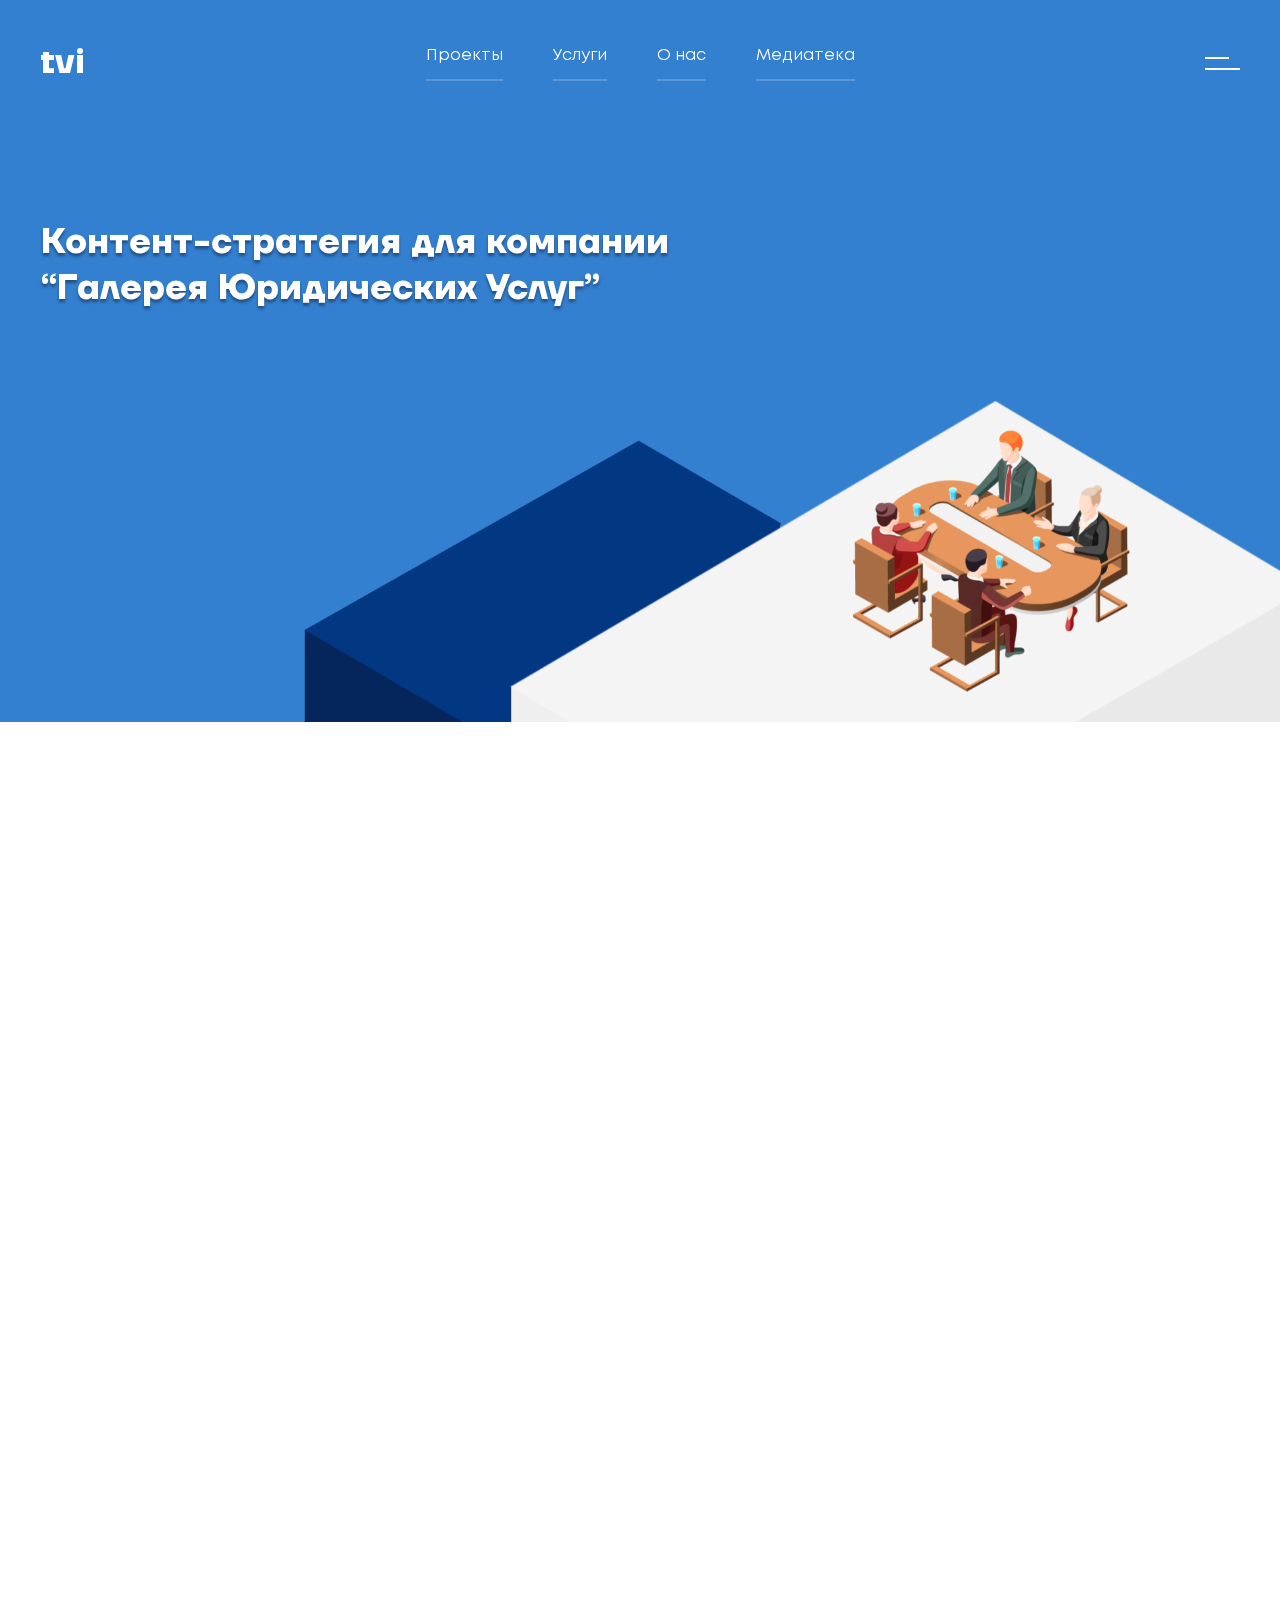
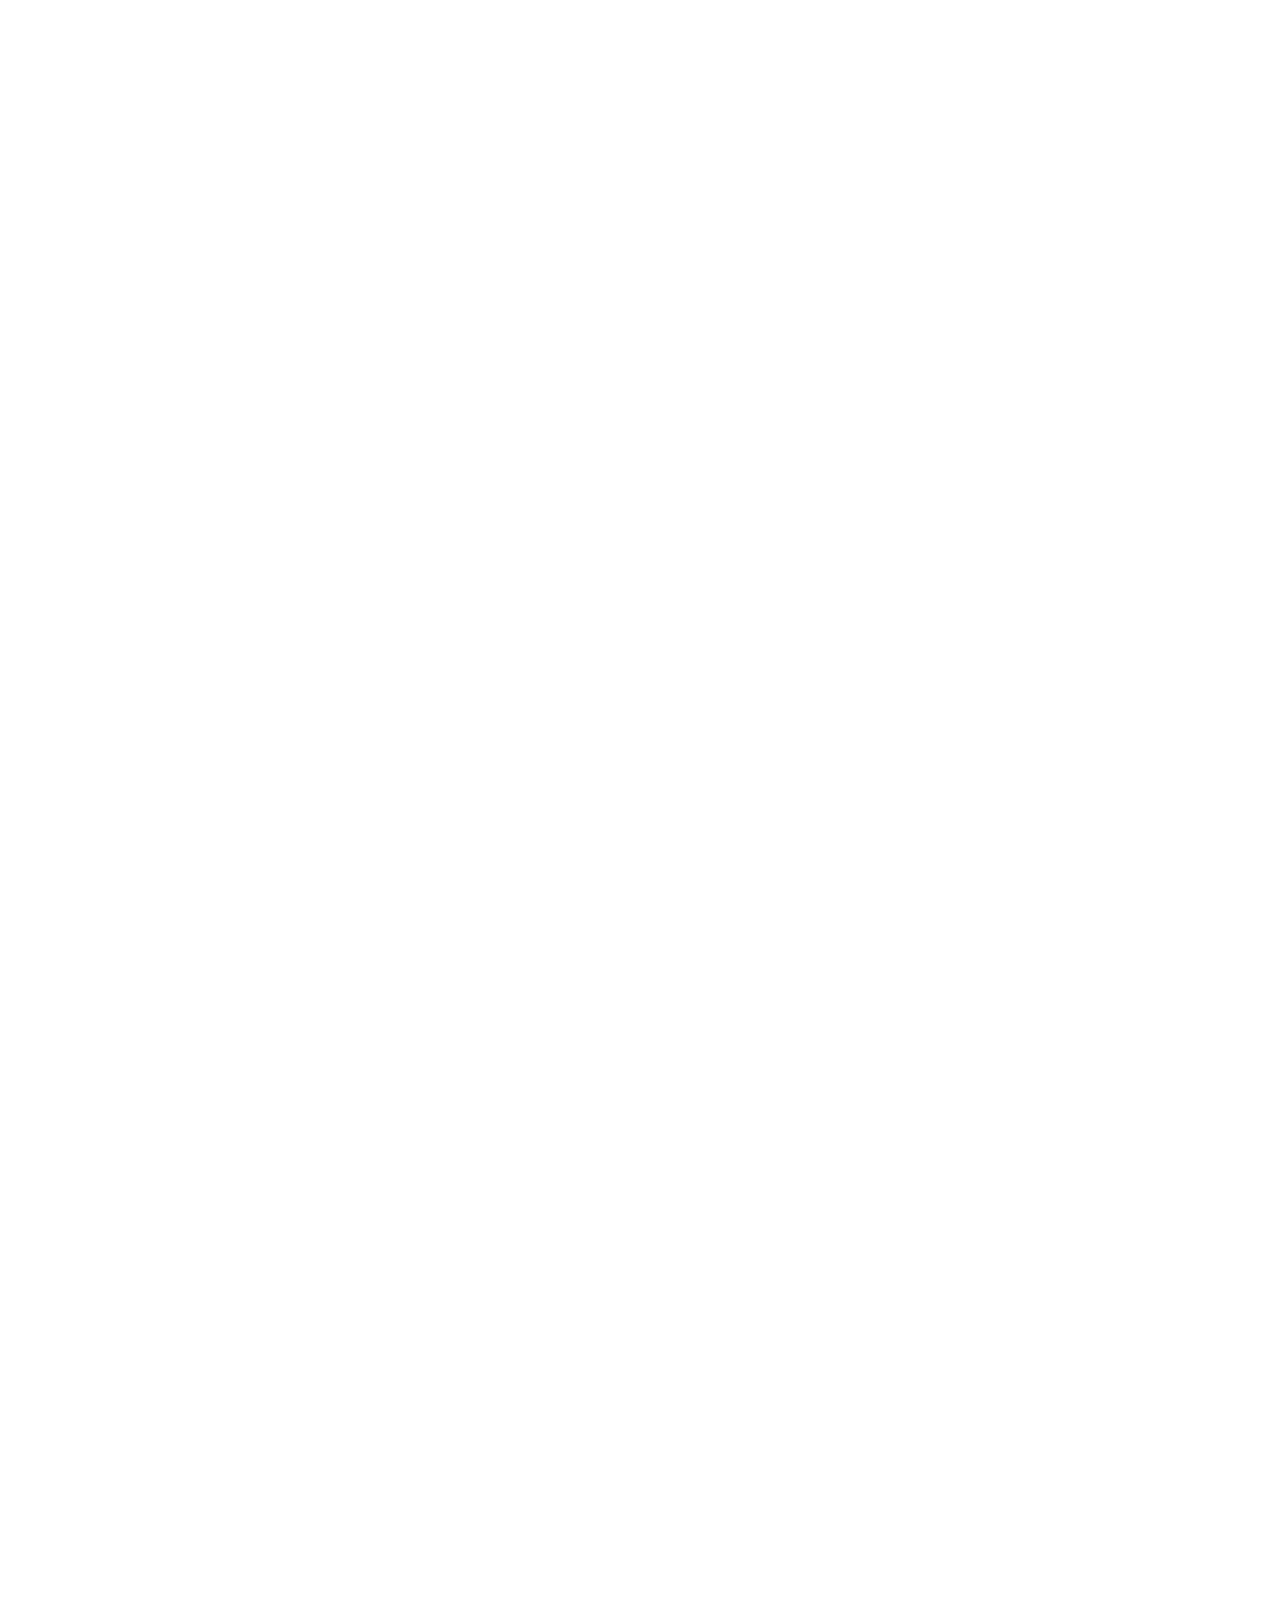
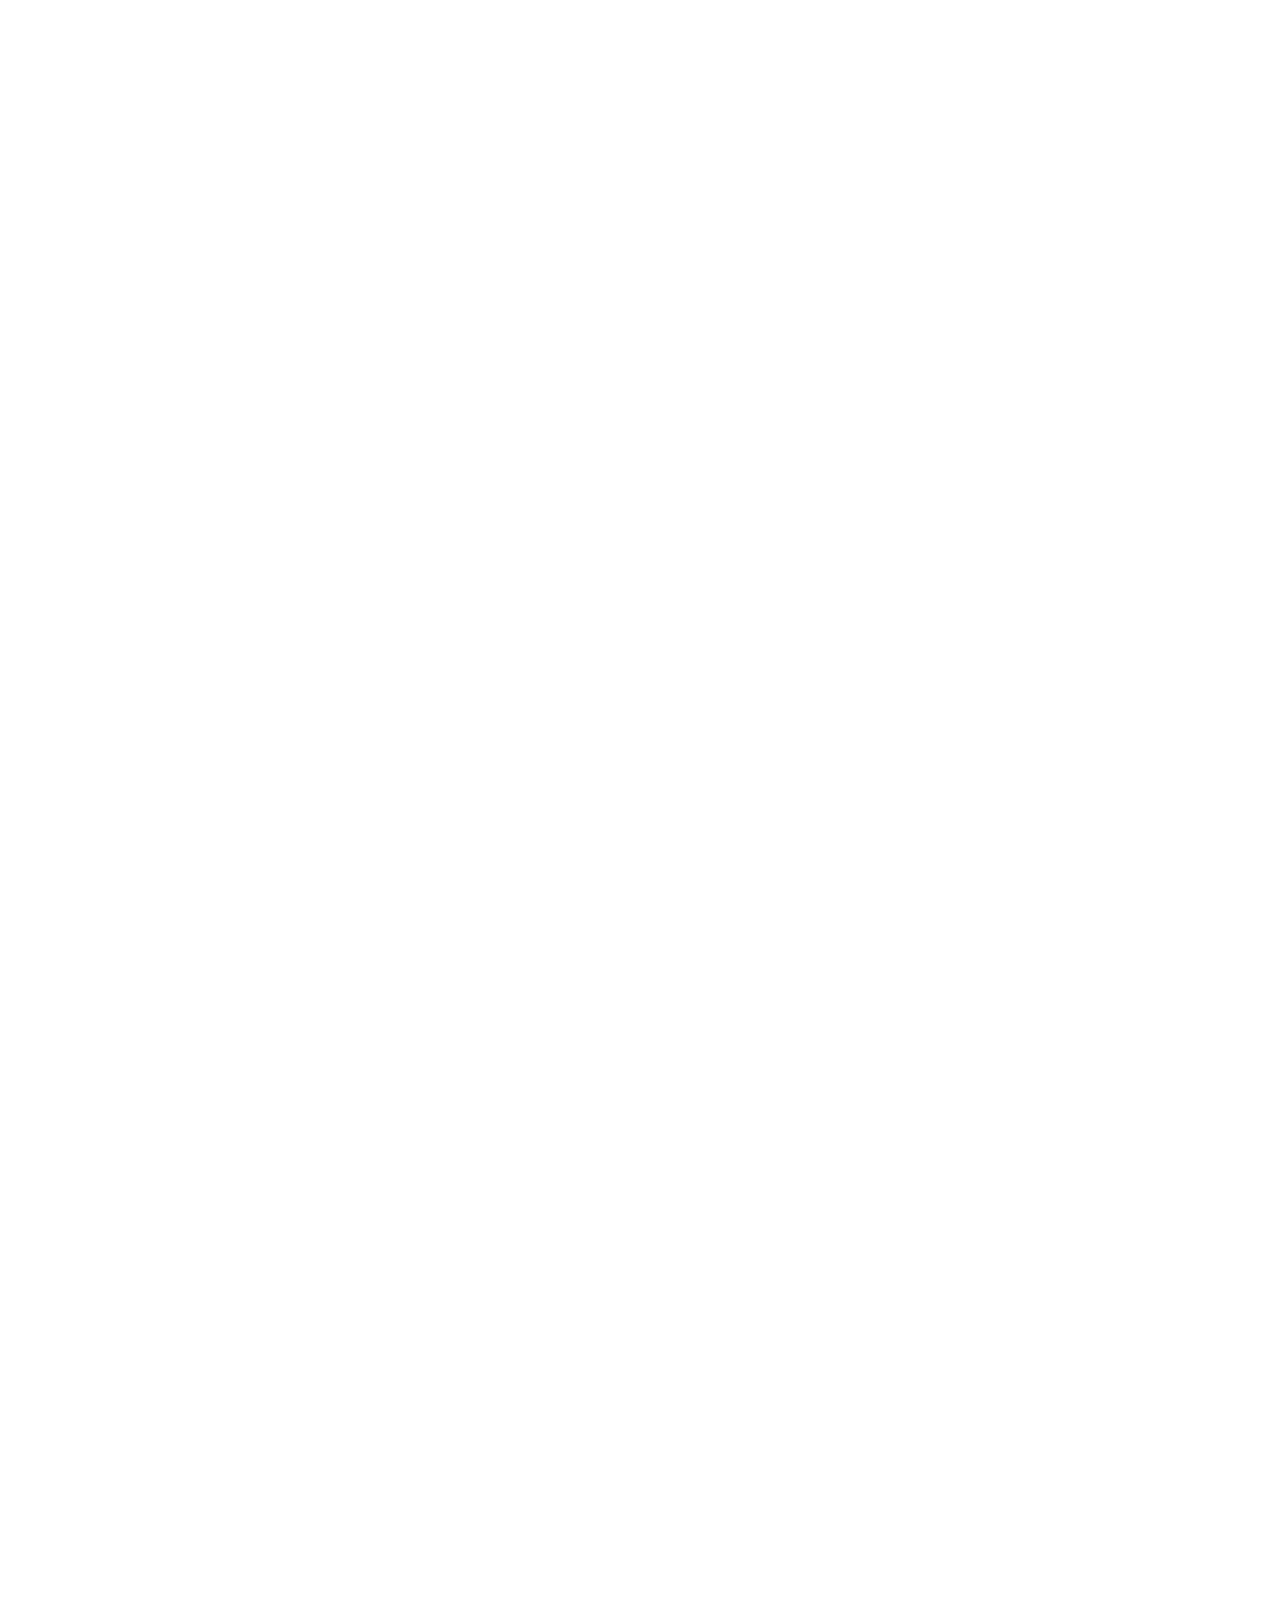
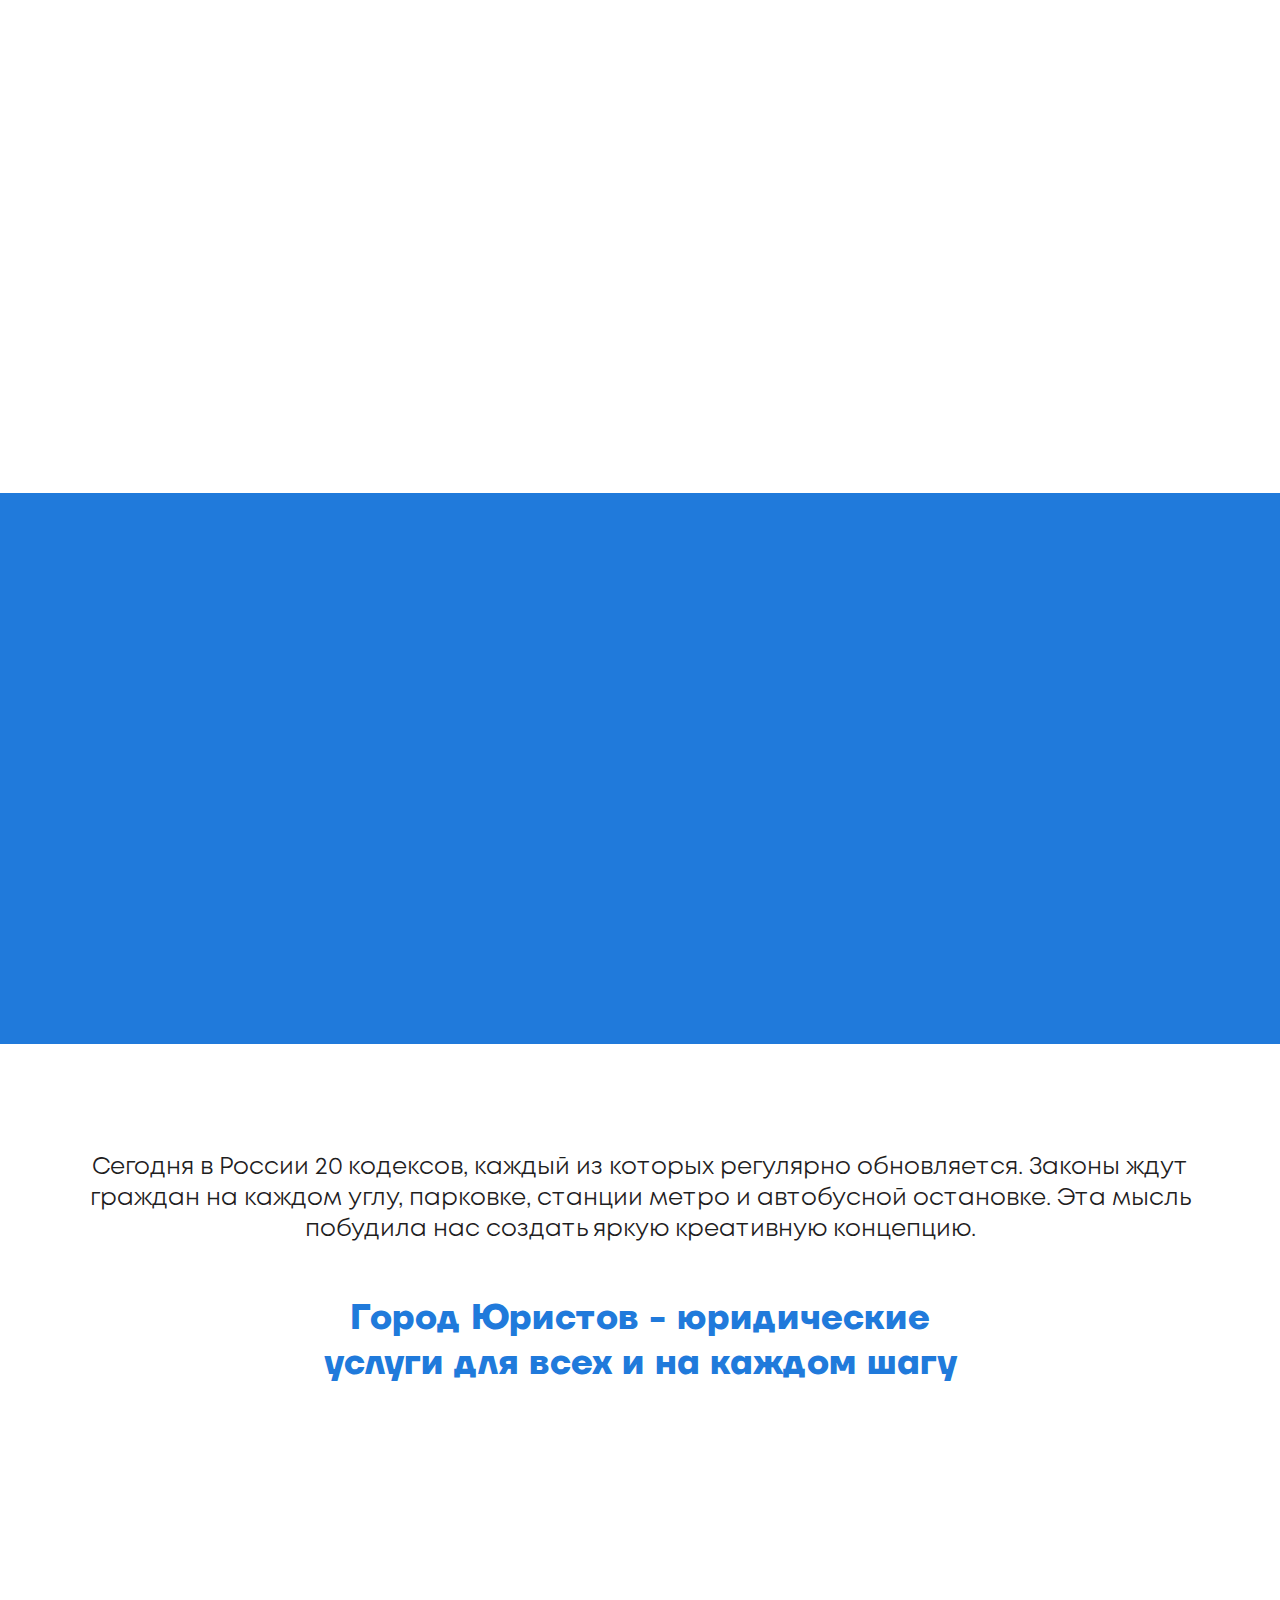
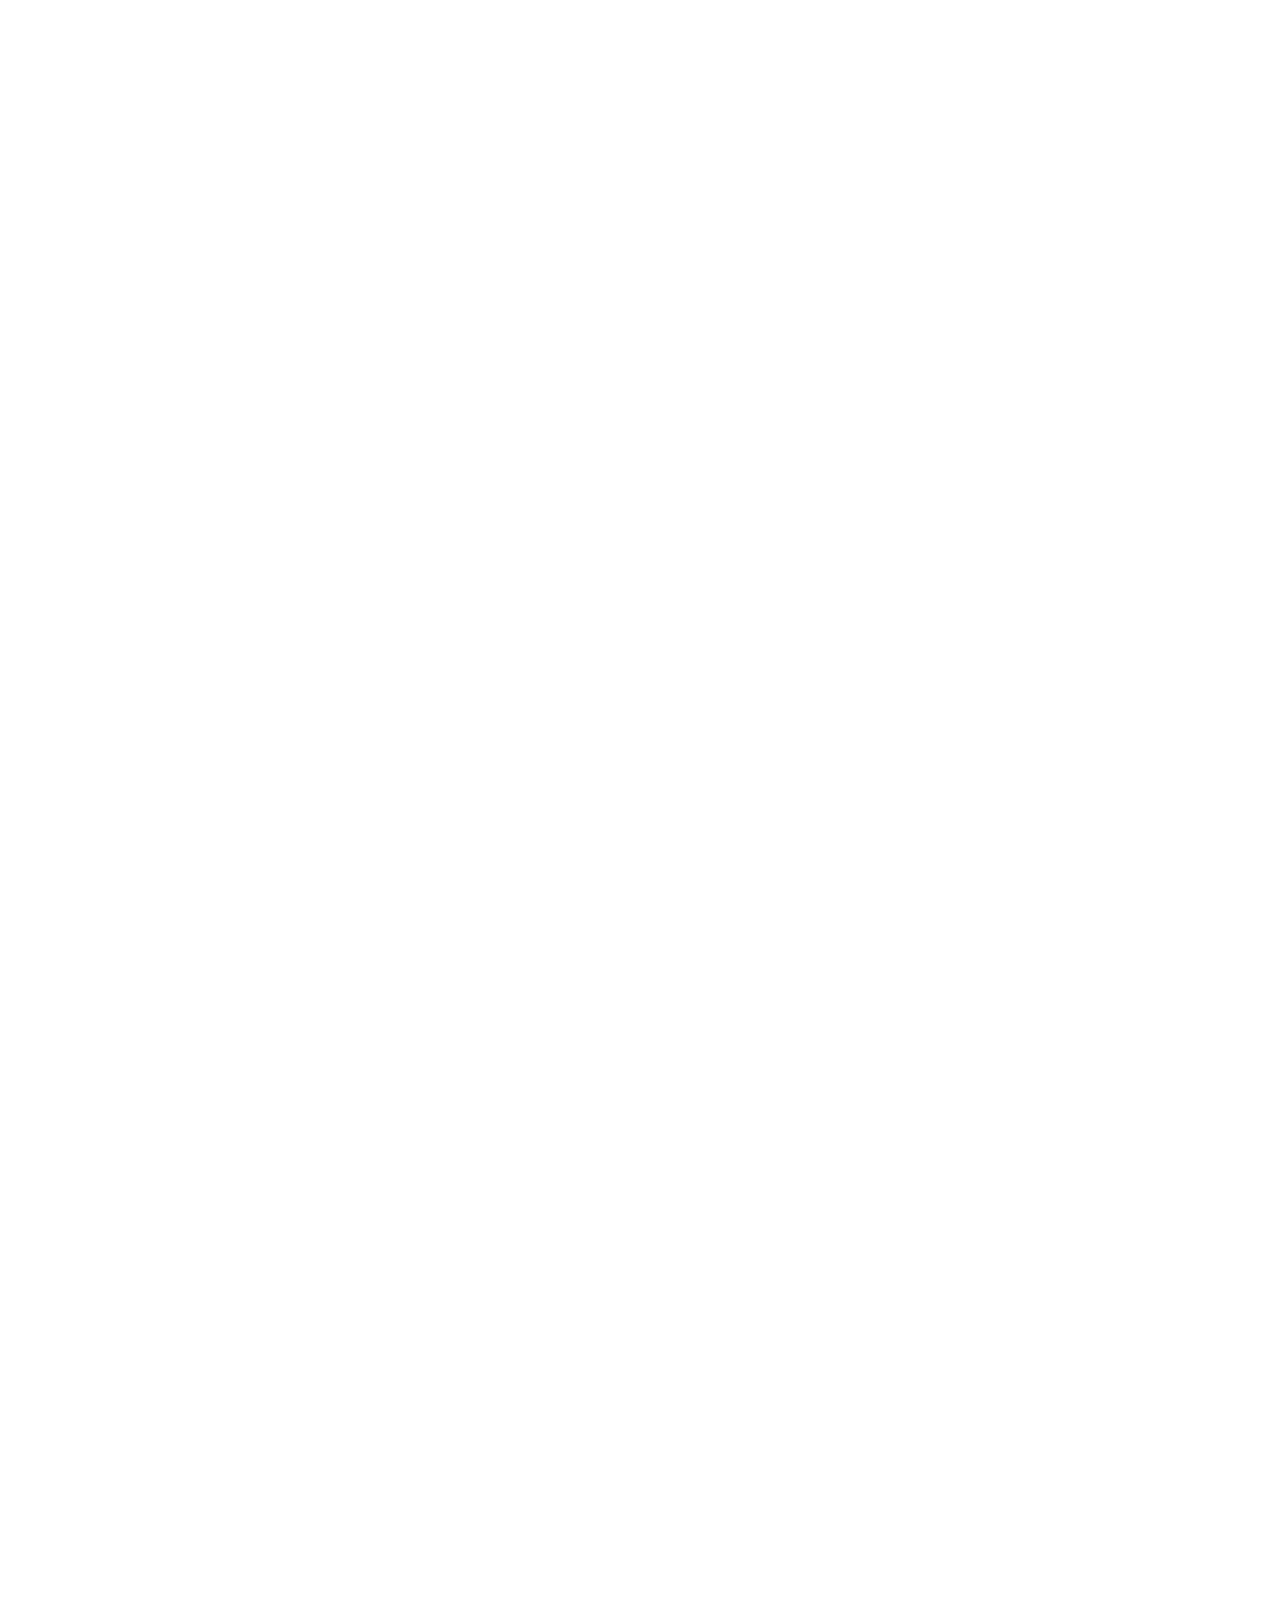
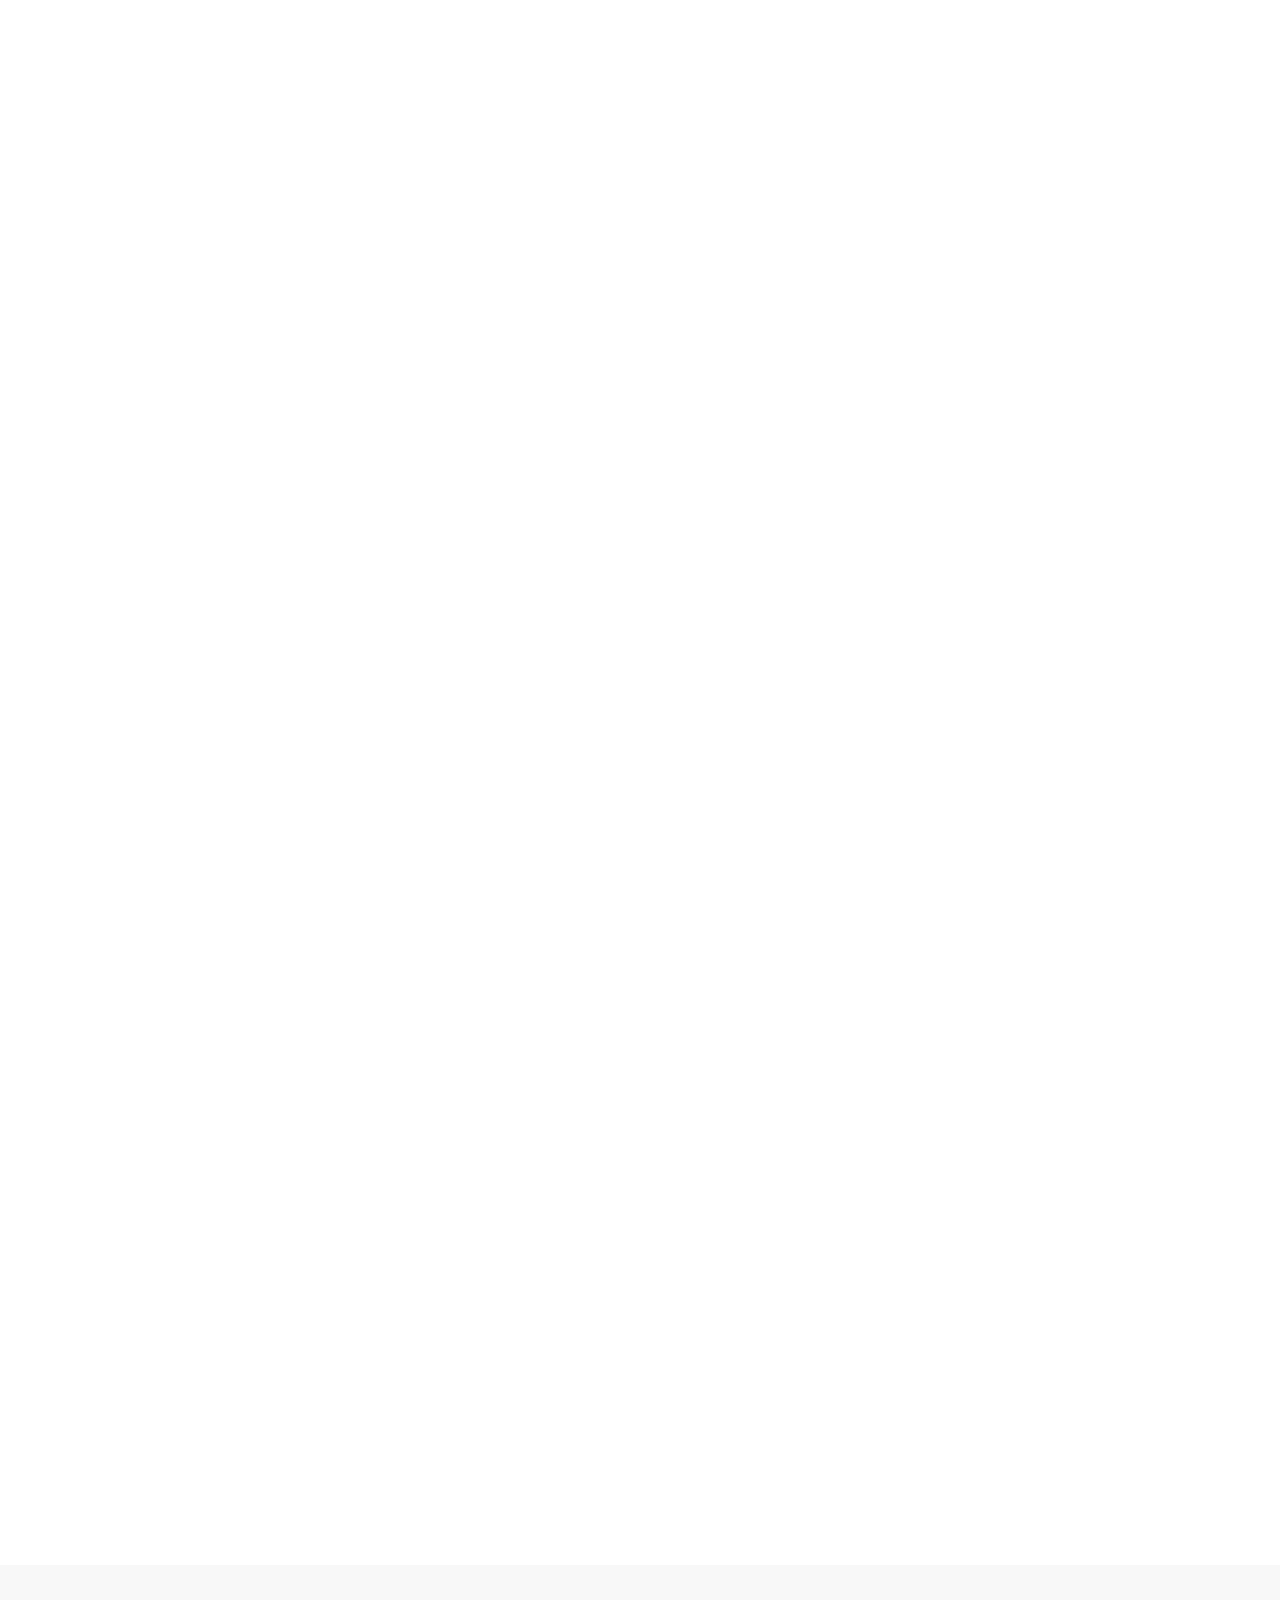
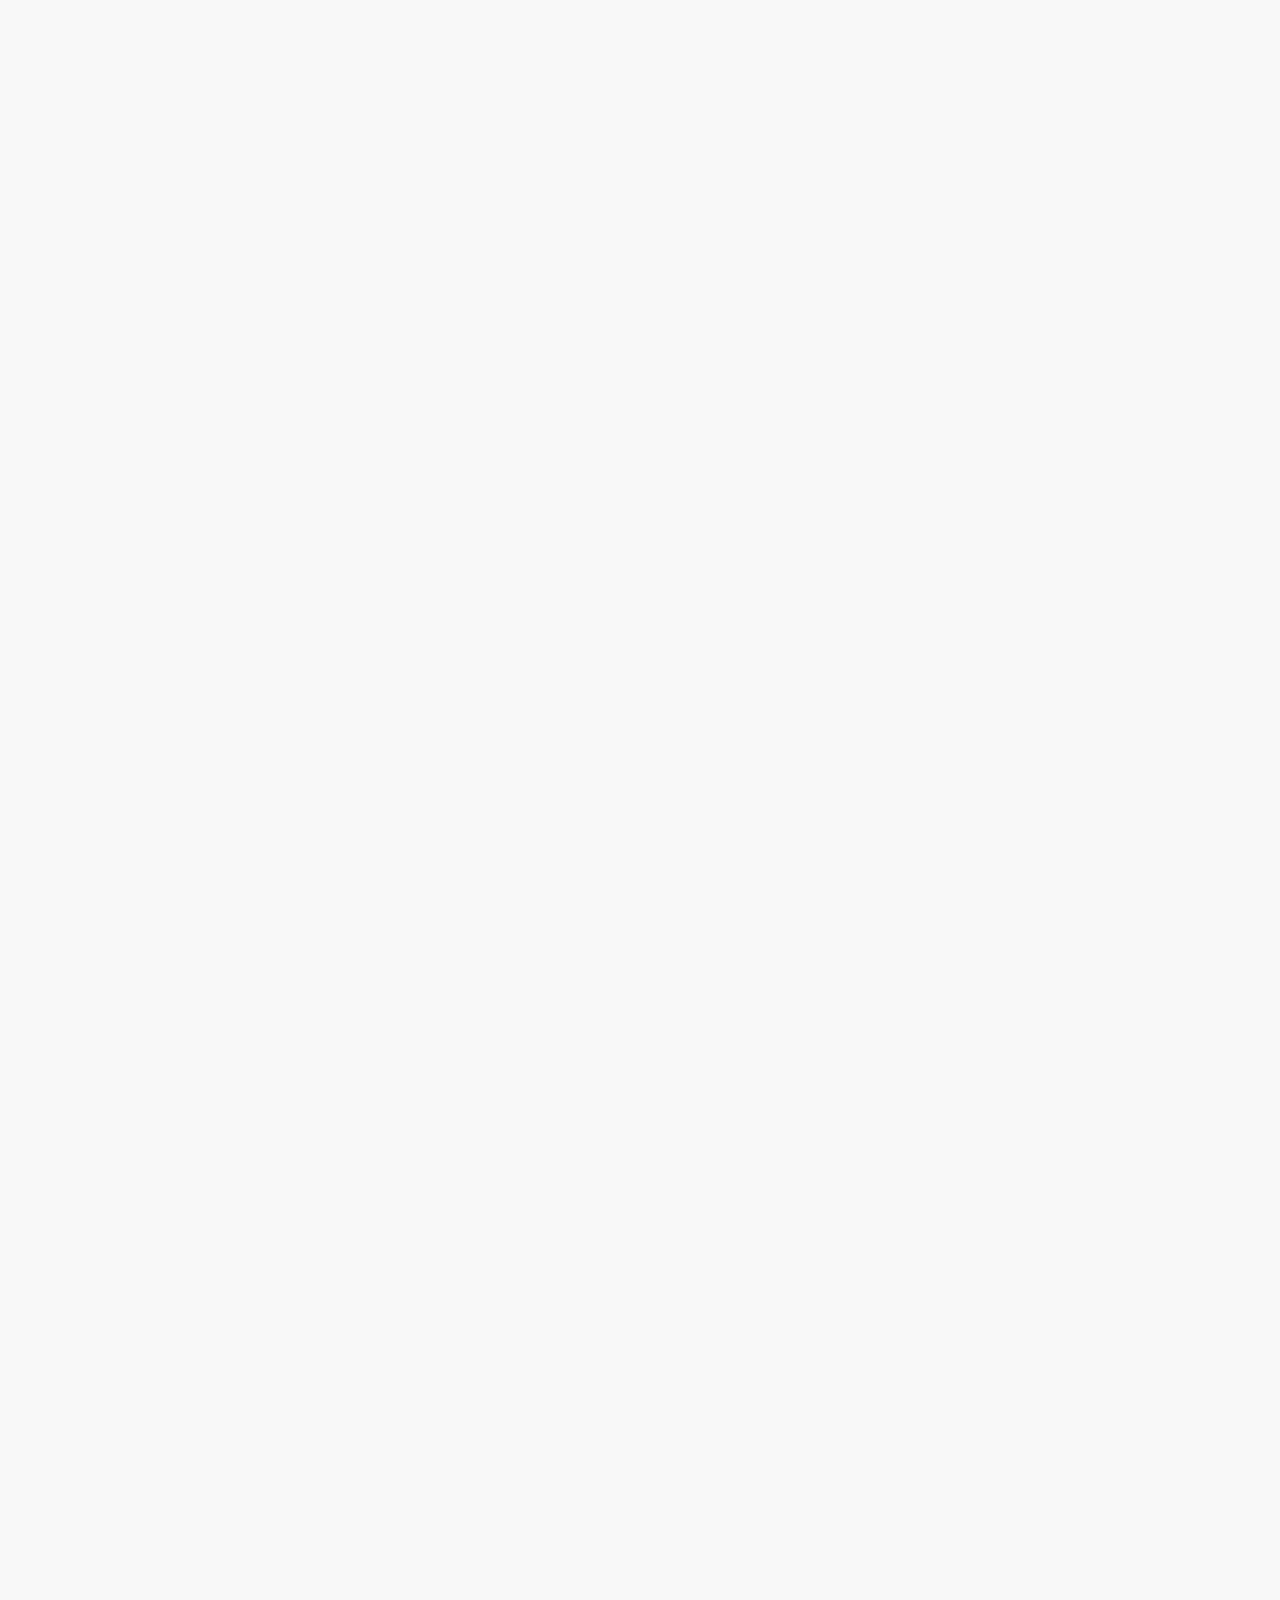
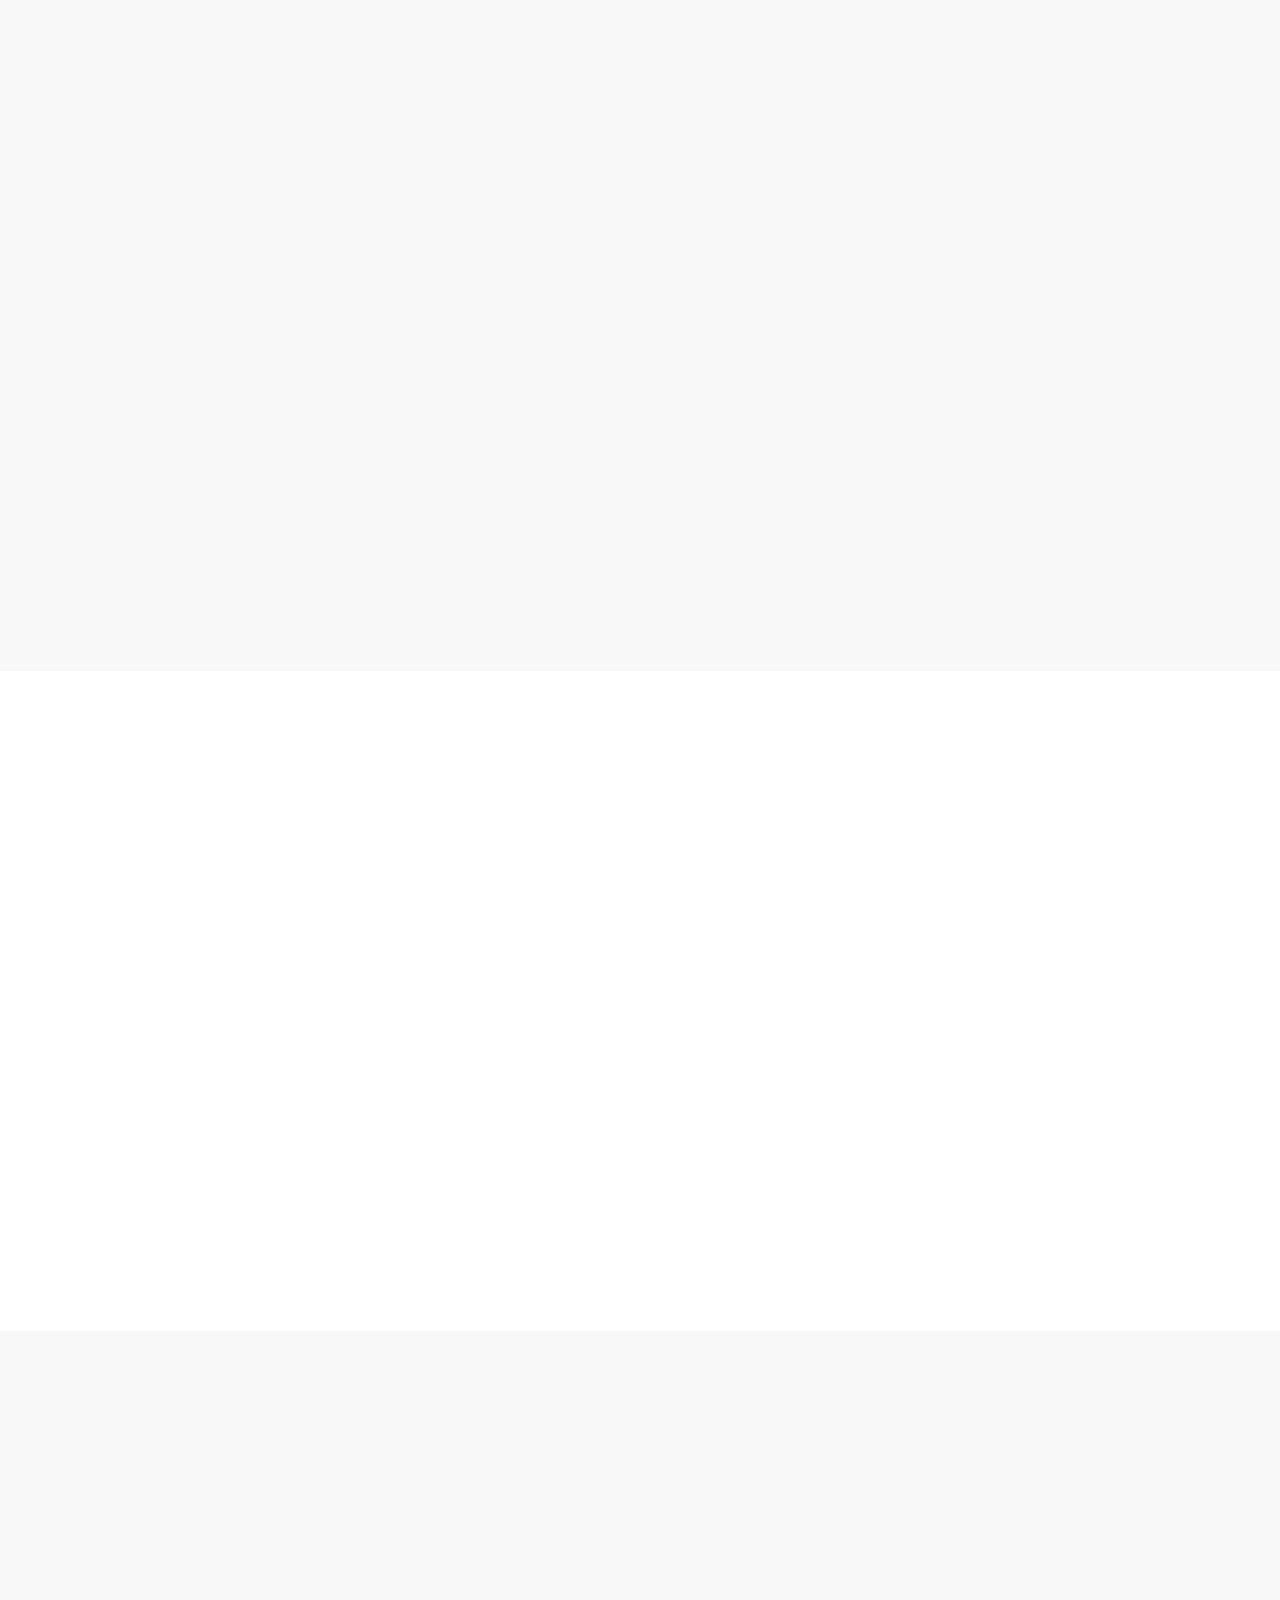
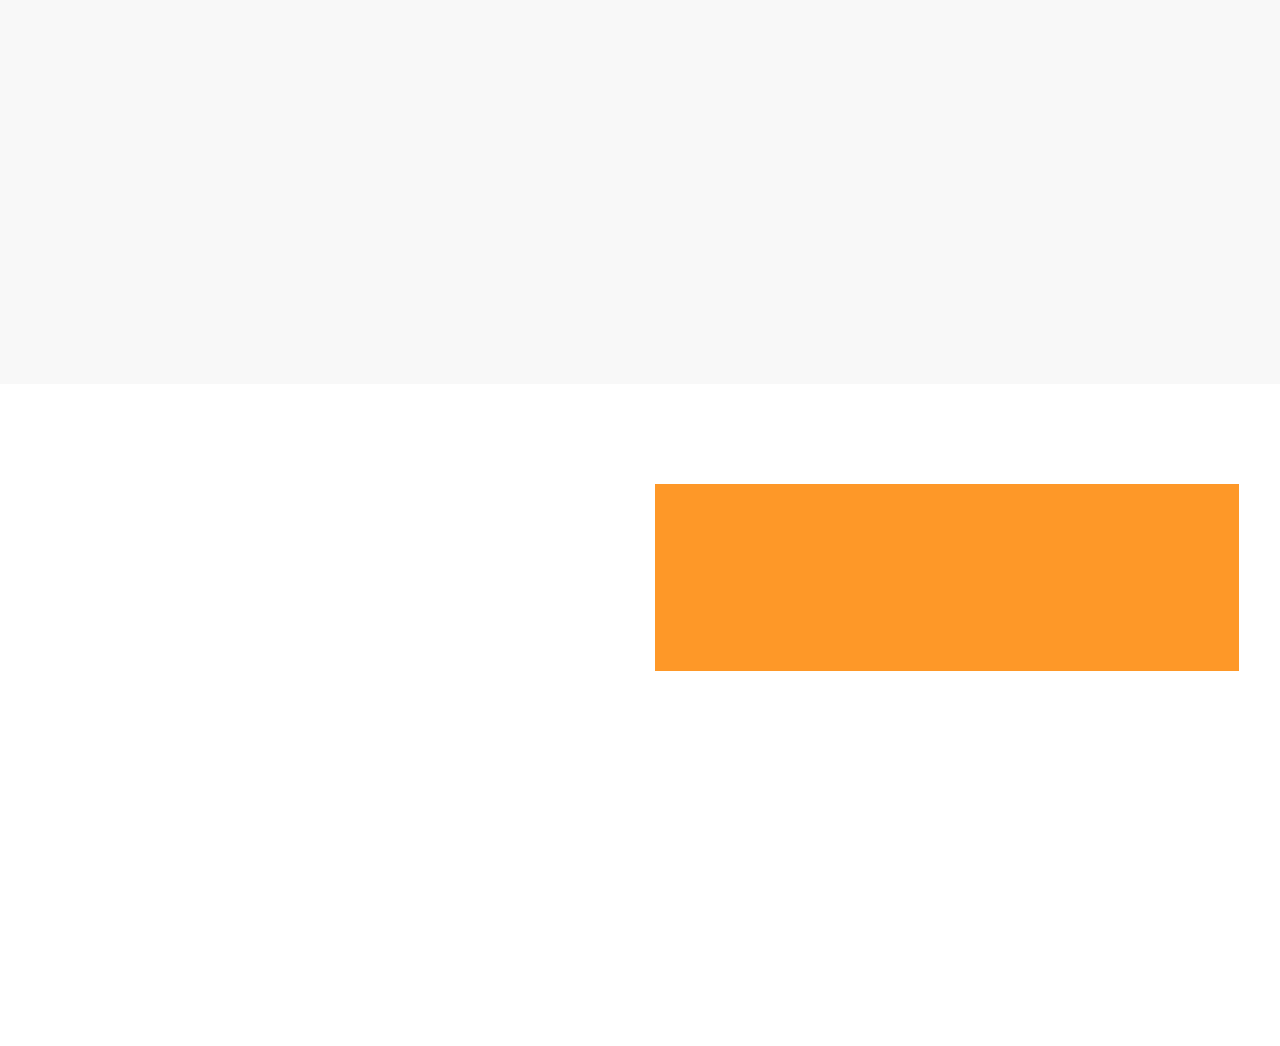
==== commit 304a5521: "initial commit" ====
--- a/index.html
+++ b/index.html
@@ -39,7 +39,7 @@
   <header class="container-fluid header">
     <div class="container">
       <div class="row">
-        <div class="col-xl-1 col-lg-1 col-md-4 col-4" data-aos="fade-up">
+        <div class="col-xl-2 col-lg-2 col-md-4 col-4" data-aos="fade-up">
           <div class="header__logo">
             <a href="#"> tvi </a>
           </div>
@@ -54,16 +54,8 @@
             </ul>
           </nav>
         </div>
-        <div class="col-xl-3 col-lg-3 col-md-8 col-8 d-flex align-items-center justify-content-end">
+        <div class="col-xl-2 col-lg-2 col-md-8 col-8 d-flex align-items-center justify-content-end">
           <div class="header__controls">
-            <div class="header__social d-md-flex d-none">
-              <a class="header__social_item" href="#" data-aos="fade-up">
-                <img src="img/icons/whatsapp.png" alt="">
-              </a>
-              <a class="header__social_item" href="#" data-aos="fade-up">
-                <img src="img/icons/telegram.svg" alt="">
-              </a>
-            </div>
             <div class="header__burger" data-aos="fade-up">
               <button class="js-menu-open">
                 <div class="hamburger_menu">
@@ -107,13 +99,13 @@
         <div class="first-layout__title" data-aos="fade-up" data-aos-delay="250">
           <h1>Контент-стратегия для компании <br> “Галерея Юридических Услуг”</h1>
         </div>
-        <video onloadeddata="this.play();" class="first-layout__video" autoplay muted loop>
+        <video onloadeddata="this.play();" data-aos="fade-up" data-aos-delay="350" class="first-layout__video" autoplay muted loop>
           <source src="img/video/header-1.mp4" type="video/mp4"> Your browser does not support HTML5 video. </video>
       </div>
     </section>
     <!-- About Service -->
     <section class="container-fluid about-service">
-      <div class="container about-service__spacing">
+      <div class="container block-spacing">
         <div class="row">
           <div class="col-xl-11 col-lg-11 col-10 d-flex flex-column justify-content-center">
             <p data-aos="fade-up">Галерея юридических услуг - это современная полносервисная компания, которая может предоставить практически весь спектр юридических услуг в одном месте как для граждан, так и для бизнеса. </p>
@@ -142,7 +134,7 @@
           </div>
         </div>
       </div>
-      <div class="container-fluid about-service__spacing about-service__gallery">
+      <div class="container-fluid block-spacing about-service__gallery">
         <div class="row">
           <div class="col-xl-4 col-md-6 col-sm-6 col-12 mb-3 mb-md-5" data-aos="fade-up">
             <div class="about-service__gallery_item">
@@ -161,7 +153,7 @@
           </div>
         </div>
       </div>
-      <div class="container about-service__spacing">
+      <div class="container block-spacing">
         <h2 class="about-service__title-icon mb-4 mb-lg-5" data-aos="fade-up">
           <span class="i-legal-hammer icon"></span>
           <span class="about-service__title-icon_text">Запуск проекта: Анализ</span>
@@ -178,14 +170,14 @@
           </div>
         </div>
       </div>
-      <div class="container-fluid about-service__spacing px-lg-5" data-aos="fade-up">
+      <div class="container-fluid block-spacing px-lg-5" data-aos="fade-up">
         <div class="about-service__block-bg">
           <div class="about-service__block-bg_text">
             <p>Во время исследования онлайн-сектора юридических услуг мы выявили два конкурентных портрета:</p>
           </div>
         </div>
       </div>
-      <div class="container about-service__spacing">
+      <div class="container block-spacing">
         <div class="row">
           <div class="col-xl-5 mb-5 mb-lg-5" data-aos="fade-up">
             <h2 class="main-title mb-4">Юридические компании</h2>
@@ -199,11 +191,11 @@
         </div>
       </div>
       <div class="container-fluid about-service__office-img" data-aos="fade-up"> </div>
-      <div class="container about-service__spacing about-service__line-height pb-5" data-aos="fade-up">
+      <div class="container block-spacing about-service__line-height pb-5" data-aos="fade-up">
         <p class="mb-5">Проводя тестирование контента на фокус-группе, мы получили общее впечатление по существующему контенту: компании стараются выразить экспертность и принадлежность к государственным структурам, а их образы перегруженные и сложные. Контент отдален от потребителя, словно компании не пытаются помочь, а наоборот порицают его за беспечное отношение к своим правам и обязанностям. </p>
         <p class="color-red font-bold">В разработке концепции мы учли эти факторы и отстроились от остальных компаний в сторону понятного, дружелюбного образа.</p>
       </div>
-      <div class="container-fluid about-service__spacing px-lg-5 mt-5" data-aos="fade-up">
+      <div class="container-fluid block-spacing px-lg-5 mt-5" data-aos="fade-up">
         <div class="about-service__block-bg">
           <div class="about-service__block-bg_img">
             <img src="img/gallery/icons-section/blue-1.svg" alt="Изображения">
@@ -213,7 +205,7 @@
           </div>
         </div>
       </div>
-      <div class="container about-service__spacing about-service__line-height">
+      <div class="container block-spacing about-service__line-height">
         <div class="row">
           <div class="col-xl-12">
             <div data-aos="fade-up">
@@ -231,7 +223,7 @@
           </div>
         </div>
       </div>
-      <div class="container-fluid about-service__spacing about-service__opportunities px-0 bg-blue">
+      <div class="container-fluid block-spacing about-service__opportunities px-0 bg-blue">
         <div class="container">
           <div class="row">
             <div class="col-xl-9 mb-5" data-aos="fade-up">
@@ -258,12 +250,12 @@
           </div>
         </div>
       </div>
-      <div class="container about-service__spacing">
+      <div class="container block-spacing">
         <p class="about-service__parallax_text">Сегодня в России 20 кодексов, каждый из которых регулярно обновляется. Законы ждут граждан на каждом углу, парковке, станции метро и автобусной остановке. Эта мысль побудила нас создать яркую креативную концепцию.</p>
         <h2 class="about-service__parallax_title">Город Юристов - юридические услуги для всех и на каждом шагу</h2>
       </div>
       <div class="container-fluid about-service__parallax px-0" data-aos="fade-up"> </div>
-      <div class="container about-service__spacing about-service__ecosystem">
+      <div class="container block-spacing about-service__ecosystem">
         <h2 class="h2" data-aos="fade-up">реализация: Экосистема</h2>
         <div class="row">
           <div class="col-lg-6 col-md-12 mt-lg-5 mt-4" data-aos="fade-up">
@@ -296,7 +288,7 @@
           </div>
         </div>
       </div>
-      <div class="container about-service__spacing about-service__content">
+      <div class="container block-spacing about-service__content">
         <h2 class="h2 mb-lg-5 mb-4" data-aos="fade-up">КОНТЕНТ</h2>
         <div class="row">
           <div class="col-lg-11" data-aos="fade-up">
@@ -398,7 +390,7 @@
         </div>
       </div>
       <!-- Numbers Section -->
-      <div class="container about-service__spacing numbers-section">
+      <div class="container block-spacing numbers-section">
         <h2 class="h2 mb-5" data-aos="fade-up">Результат работы</h2>
         <div class="row mt-lg-5">
           <div class="col-xl-4 col-lg-4 col-md-6 col-12 mb-4" data-aos="fade-up">
@@ -439,48 +431,48 @@
           </div>
         </div>
       </div>
-      <div class="container-fluid about-service__spacing other-cases mt-5 px-0 bg-grey">
-        <div class="container">
-          <h2 class="other-cases__title" data-aos="fade-up">Другие кейсы</h2>
-          <!-- Swiper -->
-          <div class="swiper-container">
-            <div class="swiper-wrapper">
-              <div class="swiper-slide" data-aos="fade-up">
-                <a href="#" class="other-cases__card">
-                  <div class="other-cases__card_img">
-                    <img src="img/slider/others-1.jpg" alt="Изображения">
-                  </div>
-                  <h3 class="other-cases__card_title">Пивоваренный завод “Хадыженское”</h3>
-                  <p class="other-cases__card_content">Какой-то текст про кейс, но более мелким шрифтом</p>
-                </a>
-              </div>
-              <div class="swiper-slide" data-aos="fade-up">
-                <a href="#" class="other-cases__card">
-                  <div class="other-cases__card_img">
-                    <img src="img/slider/others-2.jpg" alt="Изображения">
-                  </div>
-                  <h3 class="other-cases__card_title">Пивоваренный завод “Хадыженское”</h3>
-                  <p class="other-cases__card_content">Какой-то текст про кейс, но более мелким шрифтом</p>
-                </a>
-              </div>
-              <div class="swiper-slide" data-aos="fade-up">
-                <a href="#" class="other-cases__card">
-                  <div class="other-cases__card_img">
-                    <img src="img/slider/others-3.jpg" alt="Изображения">
-                  </div>
-                  <h3 class="other-cases__card_title">Пивоваренный завод “Хадыженское”</h3>
-                  <p class="other-cases__card_content">Какой-то текст про кейс, но более мелким шрифтом</p>
-                </a>
-              </div>
-              <div class="swiper-slide" data-aos="fade-up">
-                <a href="#" class="other-cases__card">
-                  <div class="other-cases__card_img">
-                    <img src="img/slider/others-1.jpg" alt="Изображения">
-                  </div>
-                  <h3 class="other-cases__card_title">Пивоваренный завод “Хадыженское”</h3>
-                  <p class="other-cases__card_content">Какой-то текст про кейс, но более мелким шрифтом</p>
-                </a>
-              </div>
+    </section>
+    <section class="container-fluid block-spacing other-cases px-0 bg-grey">
+      <div class="container">
+        <h2 class="other-cases__title" data-aos="fade-up">Другие кейсы</h2>
+        <!-- Swiper -->
+        <div class="swiper-container">
+          <div class="swiper-wrapper">
+            <div class="swiper-slide" data-aos="fade-up">
+              <a href="#" class="other-cases__card">
+                <div class="other-cases__card_img">
+                  <img src="img/slider/others-1.jpg" alt="Изображения">
+                </div>
+                <h3 class="other-cases__card_title">Пивоваренный завод “Хадыженское”</h3>
+                <p class="other-cases__card_content">Какой-то текст про кейс, но более мелким шрифтом</p>
+              </a>
+            </div>
+            <div class="swiper-slide" data-aos="fade-up">
+              <a href="#" class="other-cases__card">
+                <div class="other-cases__card_img">
+                  <img src="img/slider/others-2.jpg" alt="Изображения">
+                </div>
+                <h3 class="other-cases__card_title">Пивоваренный завод “Хадыженское”</h3>
+                <p class="other-cases__card_content">Какой-то текст про кейс, но более мелким шрифтом</p>
+              </a>
+            </div>
+            <div class="swiper-slide" data-aos="fade-up">
+              <a href="#" class="other-cases__card">
+                <div class="other-cases__card_img">
+                  <img src="img/slider/others-3.jpg" alt="Изображения">
+                </div>
+                <h3 class="other-cases__card_title">Пивоваренный завод “Хадыженское”</h3>
+                <p class="other-cases__card_content">Какой-то текст про кейс, но более мелким шрифтом</p>
+              </a>
+            </div>
+            <div class="swiper-slide" data-aos="fade-up">
+              <a href="#" class="other-cases__card">
+                <div class="other-cases__card_img">
+                  <img src="img/slider/others-1.jpg" alt="Изображения">
+                </div>
+                <h3 class="other-cases__card_title">Пивоваренный завод “Хадыженское”</h3>
+                <p class="other-cases__card_content">Какой-то текст про кейс, но более мелким шрифтом</p>
+              </a>
             </div>
           </div>
         </div>
--- a/css/style.css
+++ b/css/style.css
@@ -1 +1 @@
-@font-face{font-family:"Mont";src:url("../fonts/Mont/Mont-Light.woff") format("woff"),url("../fonts/Mont/Mont-Light.woff2") format("woff2");font-weight:300;font-style:normal;font-display:swap}@font-face{font-family:"Mont";src:url("../fonts/Mont/Mont-Book.woff") format("woff"),url("../fonts/Mont/Mont-Book.woff2") format("woff2");font-weight:400;font-style:normal;font-display:swap}@font-face{font-family:"Mont";src:url("../fonts/Mont/Mont-Regular.woff") format("woff"),url("../fonts/Mont/Mont-Regular.woff2") format("woff2");font-weight:500;font-style:normal;font-display:swap}@font-face{font-family:"Mont";src:url("../fonts/Mont/Mont-Semibold.woff") format("woff"),url("../fonts/Mont/Mont-Semibold.woff2") format("woff2");font-weight:600;font-style:normal;font-display:swap}@font-face{font-family:"Mont";src:url("../fonts/Mont/Mont-Bold.woff") format("woff"),url("../fonts/Mont/Mont-Bold.woff2") format("woff2");font-weight:bold;font-style:normal;font-display:swap}@font-face{font-family:"TTFirsNeue";src:url("../fonts/TTFirsNeue/TTFirsNeue-Regular.woff") format("woff"),url("../fonts/TTFirsNeue/TTFirsNeue-Regular.woff2") format("woff2");font-weight:normal;font-style:normal;font-display:swap}@font-face{font-family:"TTFirsNeue";src:url("../fonts/TTFirsNeue/TTFirsNeue-Bold.woff") format("woff"),url("../fonts/TTFirsNeue/TTFirsNeue-Bold.woff2") format("woff2");font-weight:bold;font-style:normal;font-display:swap}html,body{font-family:"Mont",sans-serif;font-weight:normal;line-height:1.3}@media screen and (max-width: 576px){html,body{line-height:1.65}}h1,h2,h3,h4,h5,h6{font-family:"TTFirsNeue",sans-serif;color:#1E201D}h1{font-size:35px}@media screen and (max-width: 992px){h1{font-size:30px}}@media screen and (max-width: 576px){h1{font-size:24px}}p{margin-bottom:1em}p,span{color:#1E201D;font-size:24px;font-weight:400}@media screen and (max-width: 992px){p,span{font-size:20px}}@media screen and (max-width: 576px){p,span{font-size:14px}}b,strong{font-weight:bold}blockquote{font-style:italic;text-align:right;font-size:25px}@media screen and (max-width: 576px){blockquote{font-size:18px}}a{font-family:"Mont",sans-serif}ul{list-style:none;margin:0;padding:0}img,video{width:100%;height:auto;display:block}button{margin:0;padding:0;border:none;background-color:transparent}button:focus{outline:none;border:none}input{width:100%;border:none;padding:5px 15px}input:focus{outline:none;border:none}@media screen and (max-width: 576px){.container{padding-left:20px;padding-right:20px}}.main-title{font-size:25px;text-transform:uppercase;padding:5px 0 15px;position:relative;display:inline-block;line-height:1.4}.main-title__big{font-size:35px;display:block}@media screen and (max-width: 576px){.main-title__big{font-size:24px}}.main-title__big::after{background-color:#207ADB}.card-bordered{padding:20px 30px;border:1px solid #DBDBDB;border-radius:2px;display:-webkit-box;display:-ms-flexbox;display:flex;-webkit-box-align:center;-ms-flex-align:center;align-items:center;-webkit-box-pack:center;-ms-flex-pack:center;justify-content:center}.card-bordered img{height:255px;-o-object-fit:contain;object-fit:contain}@media screen and (max-width: 992px){.card-bordered img{height:auto}}.image-with-shadow{overflow:hidden;border-radius:5px;-webkit-box-shadow:0px 4px 18px rgba(0,0,0,0.15);box-shadow:0px 4px 18px rgba(0,0,0,0.15)}.color-red{color:#F54528}.bg-blue{background-color:#207ADB}.bg-grey{background-color:#F8F8F8}.font-bold{font-weight:bold}.h2{font-size:35px;text-transform:uppercase;margin:35px 0}@media screen and (max-width: 576px){.h2{font-size:25px}}.uppercase{text-transform:uppercase}.lock{overflow:hidden}.header{position:absolute;top:0;z-index:10;padding:41px 0 15px;background-color:transparent;-webkit-transition:300ms ease-in-out;-o-transition:300ms ease-in-out;transition:300ms ease-in-out}@media screen and (max-width: 992px){.header{padding-top:25px}}.header-active{padding:15px 0;background-color:transparent}.header__logo{width:42px;height:100%;display:-webkit-box;display:-ms-flexbox;display:flex;-webkit-box-align:center;-ms-flex-align:center;align-items:center}.header__logo a{color:white;font-family:"TTFirsNeue",sans-serif;font-size:34px;font-weight:bold;text-decoration:none}.header__menu{display:-webkit-box;display:-ms-flexbox;display:flex;-webkit-box-align:center;-ms-flex-align:center;align-items:center;-webkit-box-pack:end;-ms-flex-pack:end;justify-content:flex-end;margin-right:88px}.header__menu_list{list-style:none;margin:0;padding:0;display:-webkit-box;display:-ms-flexbox;display:flex;-webkit-box-pack:center;-ms-flex-pack:center;justify-content:center;-webkit-box-align:center;-ms-flex-align:center;align-items:center}.header__menu_item{margin-left:25px;margin-right:25px}.header__menu_item a{color:white;font-weight:400;padding:5px 0 12px;border-bottom:2px solid #ffffff30;position:relative;display:inline-block;-webkit-transition:color 0.1s ease-in-out;-o-transition:color 0.1s ease-in-out;transition:color 0.1s ease-in-out}.header__menu_item a::after{content:"";position:absolute;bottom:-2px;left:0;display:inline-block;width:0%;height:2px;background-color:white;-webkit-transition:250ms ease-in-out;-o-transition:250ms ease-in-out;transition:250ms ease-in-out}.header__menu_item a:hover{text-decoration:none;color:#FE9828}.header__menu_item a:hover:after{width:100%;background-color:#FE9828}.header__menu_item_active a{color:#FE9828}.header__menu_item_active a::after{background-color:#FE9828}.header__controls{display:-webkit-box;display:-ms-flexbox;display:flex;-webkit-box-align:center;-ms-flex-align:center;align-items:center;-webkit-box-pack:end;-ms-flex-pack:end;justify-content:flex-end}.header__controls .hamburger_menu{display:-webkit-box;display:-ms-flexbox;display:flex;-webkit-box-pack:center;-ms-flex-pack:center;justify-content:center;-webkit-box-orient:vertical;-webkit-box-direction:normal;-ms-flex-direction:column;flex-direction:column;position:relative}.header__controls .hamburger_menu_line{width:35px;height:2px;background-color:#fff;-webkit-transition:250ms ease;-o-transition:250ms ease;transition:250ms ease}.header__controls .hamburger_menu_line_top{width:24px;margin-bottom:9px}.header__controls .hamburger_menu_active .hamburger_menu_line{-webkit-transform:rotate(45deg) translateX(-8px) translateX(6px) translateY(-8px);-ms-transform:rotate(45deg) translateX(-8px) translateX(6px) translateY(-8px);transform:rotate(45deg) translateX(-8px) translateX(6px) translateY(-8px);width:24px}.header__controls .hamburger_menu_active .hamburger_menu_line_top{-webkit-transform:rotate(-45deg) translateX(-6px) translateX(6px) translateY(6px);-ms-transform:rotate(-45deg) translateX(-6px) translateX(6px) translateY(6px);transform:rotate(-45deg) translateX(-6px) translateX(6px) translateY(6px);width:24px}.header__burger{display:-webkit-box;display:-ms-flexbox;display:flex;-webkit-box-align:center;-ms-flex-align:center;align-items:center;margin-left:20px;width:35px}.header__social{display:-webkit-box;display:-ms-flexbox;display:flex}.header__social_item{width:48px;display:block;margin:0 24px 0 0}.header__navmenu{position:absolute;top:-100%;z-index:3;width:100%;height:100vh;-webkit-transition:300ms ease-in-out;-o-transition:300ms ease-in-out;transition:300ms ease-in-out;background-color:black}.header__navmenu_block{margin-top:180px}@media screen and (max-width: 576px){.header__navmenu_block{margin-top:100px}}.header__navmenu_title{font-family:"TTFirsNeue",sans-serif;font-size:34px;font-weight:bold;display:block;color:white;margin-bottom:30px}.header__navmenu_title:hover{color:white;text-decoration:none}.header__navmenu_list{list-style:none;margin:0;margin-bottom:45px;padding:0}.header__navmenu_list li{margin-bottom:20px}.header__navmenu_list li a{color:white;font-family:"Mont",sans-serif;-webkit-transition:250ms ease-in-out;-o-transition:250ms ease-in-out;transition:250ms ease-in-out}.header__navmenu_list li a:hover{color:#FE9828;text-decoration:none}.menu-opened{top:0}.footer__links_title{color:#aaa;font-weight:bold;margin-bottom:40px;font-size:24px}.footer__links_list{list-style-type:none;margin:0;padding:0}.footer__links_list li{margin-bottom:25px}@media screen and (max-width: 576px){.footer__links_list li{margin-bottom:18px}}.footer__links_list li a{color:#aaa;font-size:16px;-webkit-transition:300ms ease;-o-transition:300ms ease;transition:300ms ease}.footer__links_list li a:hover{color:#1E201D;text-decoration:none}@media screen and (max-width: 576px){.footer__links_list li a{font-size:14px}}.footer__social ul li a{text-transform:lowercase}@media screen and (max-width: 992px){.footer__social .footer__links_title{display:none}.footer__social ul{display:-webkit-box;display:-ms-flexbox;display:flex;-ms-flex-wrap:wrap;flex-wrap:wrap}.footer__social ul li{margin-right:40px}}@media screen and (max-width: 992px) and (max-width: 576px){.footer__social ul{-webkit-box-pack:justify;-ms-flex-pack:justify;justify-content:space-between}.footer__social ul li{margin-right:10px}}.footer__form{padding:40px 57px 30px;background-color:#FE9828}@media screen and (max-width: 576px){.footer__form{padding:25px}}.footer__form_title{color:white;font-size:24px;margin-bottom:30px;font-weight:500}@media screen and (max-width: 576px){.footer__form_title{font-size:18px;width:80%}}.footer__form_input{display:-webkit-box;display:-ms-flexbox;display:flex;position:relative}.footer__form_input label{position:absolute;top:50%;-webkit-transform:translateY(-50%);-ms-transform:translateY(-50%);transform:translateY(-50%);left:12px;color:white;cursor:text;font-size:16px;-webkit-transition:300ms ease;-o-transition:300ms ease;transition:300ms ease}.footer__form_input label.is-active{top:-5px;left:0;font-size:11px}@media screen and (max-width: 576px){.footer__form_input label{font-size:14px}}.footer__form_input input{width:100%;background-color:transparent;padding:16px 40px 16px 0px;border-bottom:1px solid white;border-radius:0;color:white;font-family:"Mont",sans-serif;font-size:18px;font-weight:bold}.footer__form_input input:focus{padding:16px 40px 16px 0}.footer__form_input button{position:absolute;right:10px;top:50%;-webkit-transform:translateY(-50%);-ms-transform:translateY(-50%);transform:translateY(-50%)}.footer__form_input button img{width:23px}.footer__copyright{max-width:490px;width:100%;padding:150px 0 50px;text-align:center;font-size:11px;color:#aaa}@media screen and (max-width: 992px){.footer__copyright{padding:100px 0 50px}}@media screen and (max-width: 576px){.footer__copyright{padding:50px 0 30px}}.i-legal-hammer{background-image:url(../img/icons/legal-hammer.svg);background-repeat:no-repeat;background-size:contain;display:inline-block;width:100%;max-width:30px;height:32px}.i-legal-paper{background-image:url(../img/icons/legal-paper.svg);background-repeat:no-repeat;background-size:contain;display:inline-block;width:100%;max-width:30px;height:32px}.i-legal-face{background-image:url(../img/icons/legal-face.svg);background-repeat:no-repeat;background-size:contain;display:inline-block;width:100%;max-width:40px;height:29px}.first-layout{background-color:#3b8adc;padding-top:50px;height:722px;display:-webkit-box;display:-ms-flexbox;display:flex;-webkit-box-align:center;-ms-flex-align:center;align-items:center;overflow:hidden;position:relative}@media screen and (max-width: 992px){.first-layout{height:619px}}@media screen and (max-width: 576px){.first-layout{-webkit-box-align:start;-ms-flex-align:start;align-items:flex-start}}.first-layout__title{margin-bottom:241px;position:relative;z-index:2}.first-layout__title h1{color:#fff;text-shadow:0px 3px 3px #00000060}@media screen and (max-width: 576px){.first-layout__title h1{line-height:1.3}}@media screen and (max-width: 992px){.first-layout__title{margin-bottom:150px}}@media screen and (max-width: 576px){.first-layout__title{margin-top:95px;margin-bottom:0}}.first-layout__img{width:81%;position:absolute;right:-154px;bottom:0}@media screen and (max-width: 992px){.first-layout__img{width:100%}}@media screen and (max-width: 576px){.first-layout__img{bottom:-1px;width:759px;height:auto;right:-250px}}.first-layout__video{position:absolute;top:0;left:0;height:730px;width:100%;-o-object-fit:cover;object-fit:cover;-o-object-position:bottom;object-position:bottom}@media screen and (max-width: 576px){.first-layout__video{height:619px;-o-object-position:82% 100%;object-position:82% 100%}}.about-service{padding:100px 0}@media screen and (max-width: 992px){.about-service{padding:50px 0}}@media screen and (max-width: 576px){.about-service{padding:20px 0}}.about-service__spacing{padding-top:58px;padding-bottom:58px}@media screen and (max-width: 576px){.about-service__spacing{padding-top:30px;padding-bottom:30px}}.about-service__vertical-title{font-family:"Mont",sans-serif;text-transform:uppercase;font-weight:normal;-webkit-writing-mode:vertical-rl;-ms-writing-mode:tb-rl;writing-mode:vertical-rl;text-orientation:sideways;-webkit-transform:rotate(180deg);-ms-transform:rotate(180deg);transform:rotate(180deg);font-size:18px;color:#207ADB;opacity:0.5;margin:0}@media screen and (max-width: 576px){.about-service__vertical-title{font-size:15px;padding-top:20px}}.about-service__tasks{margin-top:20px}.about-service__tasks_block{display:-webkit-box;display:-ms-flexbox;display:flex;margin-bottom:60px}@media screen and (max-width: 576px){.about-service__tasks_block{margin-bottom:30px}}.about-service__tasks_icon{min-width:28px;margin-right:20px;margin-top:4px}.about-service__tasks_text{width:100%;max-width:400px;font-size:20px}@media screen and (max-width: 576px){.about-service__tasks_text{font-size:16px}}.about-service__gallery_item{border-radius:10px;overflow:hidden}.about-service__statue{width:170px}.about-service__line-height p{line-height:1.65}.about-service__blockquote{width:100%;max-width:1150px;margin-top:80px;margin-left:auto;margin-bottom:5px}.about-service__blockquote_name{font-weight:bold;font-size:25px;text-align:right;font-family:"Mont",sans-serif;margin-top:0}@media screen and (max-width: 576px){.about-service__blockquote_name{font-size:18px}}.about-service__title-icon{display:-webkit-box;display:-ms-flexbox;display:flex;-webkit-box-align:center;-ms-flex-align:center;align-items:center;-ms-flex-wrap:wrap;flex-wrap:wrap}.about-service__title-icon .icon{margin-right:20px;position:relative;top:-4px}.about-service__title-icon_text{font-size:35px;text-transform:uppercase;font-family:"TTFirsNeue",sans-serif;font-weight:bold}@media screen and (max-width: 576px){.about-service__title-icon_text{font-size:22px}}.about-service__block-bg{background-color:#207ADB;border-radius:10px;padding:70px;display:-webkit-box;display:-ms-flexbox;display:flex;-webkit-box-align:center;-ms-flex-align:center;align-items:center;-webkit-box-pack:center;-ms-flex-pack:center;justify-content:center;-ms-flex-wrap:wrap;flex-wrap:wrap;position:relative}@media screen and (max-width: 576px){.about-service__block-bg{padding:60px 20px}}.about-service__block-bg_text{width:100%;max-width:840px}.about-service__block-bg_text p{margin:0;padding:0;color:white;text-align:center;text-transform:uppercase;font-family:"TTFirsNeue",sans-serif;font-size:24px;font-weight:bold;-webkit-transition:250ms;-o-transition:250ms;transition:250ms}.about-service__block-bg_text p a{color:#042b8c;font-size:24px;border-bottom:1px solid;font-weight:bold;text-transform:uppercase;font-family:"TTFirsNeue",sans-serif}.about-service__block-bg_text p a:hover{text-decoration:none;border:none}@media screen and (max-width: 576px){.about-service__block-bg_text p{font-size:20px}.about-service__block-bg_text p a{font-size:20px}}.about-service__block-bg_text-right{margin-left:auto;width:70%;max-width:100%}.about-service__block-bg_text-right p{text-align:left}@media screen and (max-width: 992px){.about-service__block-bg_text-right{width:100%;position:relative;z-index:1}.about-service__block-bg_text-right p{text-align:center}}.about-service__block-bg_img{position:absolute;width:30%;left:0;bottom:0}.about-service__block-bg_img img{width:361px}@media screen and (max-width: 1200px){.about-service__block-bg_img{left:-3%}}@media screen and (max-width: 992px){.about-service__block-bg_img{margin-top:-240px;width:100%;position:relative}.about-service__block-bg_img img{width:90%;margin:auto}}@media screen and (max-width: 576px){.about-service__block-bg_img{margin-top:-170px}}.about-service__office-img{padding:0;margin-bottom:100px;width:100%;height:333px;background-attachment:fixed;background-size:cover;background-image:url(../img/images/legal-office.jpg)}@media screen and (max-width: 576px){.about-service__office-img{background-attachment:scroll;background-position:48%}}@media screen and (max-width: 992px){.about-service__office-img{margin-bottom:50px}}.about-service__office-img img{width:100%;height:403px;-o-object-fit:cover;object-fit:cover;-o-object-position:top;object-position:top}.about-service__parallax{height:560px;background-attachment:fixed;background-size:cover;background-repeat:no-repeat;background-image:url(../img/images/parallax-1.jpg)}@media screen and (max-width: 576px){.about-service__parallax{background-attachment:scroll;background-position:48%}}.about-service__parallax_text{text-align:center;font-size:24px;font-weight:normal;width:100%;margin-top:50px;margin-bottom:50px}@media screen and (max-width: 576px){.about-service__parallax_text{font-size:20px}}.about-service__parallax_title{color:#207ADB;text-align:center;font-weight:bold;font-size:35px;width:100%;max-width:700px;margin:0 auto 60px}@media screen and (max-width: 576px){.about-service__parallax_title{font-size:20px}}.about-service__parallax img{height:563px;-o-object-fit:cover;object-fit:cover}.about-service__ecosystem_block{width:100%;max-width:500px}.about-service__ecosystem_title{color:#207ADB;text-transform:uppercase;font-weight:bold;font-size:20px;font-family:"Mont",sans-serif;margin-bottom:25px}.about-service__ecosystem_subtitle{font-family:"Mont",sans-serif;font-size:20px;margin-bottom:15px}.about-service__ecosystem_text{font-size:20px;font-family:"Mont",sans-serif;line-height:1.4}.about-service__content_item{margin-top:35px}.about-service__content_item video{-o-object-fit:contain;object-fit:contain;-o-object-position:center;object-position:center;margin:auto;-webkit-box-shadow:0px 4px 18px rgba(0,0,0,0.15);box-shadow:0px 4px 18px rgba(0,0,0,0.15)}@media screen and (max-width: 576px){.about-service__content_item{margin-top:30px}}.about-service__content_title{width:100%;max-width:670px;text-align:center;margin:100px auto 40px}.about-service__content_plan{width:100%;max-width:993px;margin:100px auto 80px}.about-service__tools{padding:40px 0;background-color:#F8F8F8}.about-service__tools_title{text-align:center;margin-left:auto;margin-right:auto;margin-bottom:60px;width:100%;max-width:870px}.about-service__tools_list{width:100%;max-width:870px;margin-left:auto;margin-right:auto;margin-top:30px}.about-service__tools_list ol{counter-reset:my-awesome-counter;list-style:none}.about-service__tools_list ol li{counter-increment:my-awesome-counter;position:relative;padding-left:30px;margin-bottom:30px;font-size:30px}@media screen and (max-width: 576px){.about-service__tools_list ol li{font-size:20px;padding-left:5px}}.about-service__tools_list ol li::before{content:counter(my-awesome-counter);color:#F54528;font-weight:bold;font-size:40px;position:absolute;left:-40px;top:-5px;text-align:center;font-family:"TTFirsNeue",sans-serif}@media screen and (max-width: 576px){.about-service__tools_list ol li::before{font-size:20px;top:2px}}.about-service__tools_test{display:-webkit-box;display:-ms-flexbox;display:flex;overflow-x:scroll}.about-service__tools_test::-webkit-scrollbar{width:10px}.about-service__tools_test::-webkit-scrollbar-track{background:transparent}.about-service__tools_test::-webkit-scrollbar-thumb{background:transparent}.about-service__tools_test::-webkit-scrollbar-thumb:hover{background:transparent}.about-service__tools_test_item{min-width:216px;height:386px;margin-right:28px}@media screen and (max-width: 576px){.about-service__tools_test_item{min-width:100%;height:auto}.about-service__tools_test_item img{border-radius:5px;-webkit-box-shadow:2px 2px 5px rgba(0,0,0,0.15);box-shadow:2px 2px 5px rgba(0,0,0,0.15)}}@media screen and (max-width: 576px){.about-service__tools_gallery{padding-top:20px}.about-service__tools_gallery .container{padding-left:0;padding-right:0}.about-service__tools_gallery .h2{padding-left:20px;padding-right:20px}.about-service__tools_gallery .about-service__tools_test{padding:20px}}.about-service__tools_game{padding-top:5px}.about-service__tools_game .about-service__tools_test_item{min-width:183px;margin-right:20px}.about-service__tools_game .about-service__tools_test_item img{border-radius:5px;-webkit-box-shadow:2px 2px 5px rgba(0,0,0,0.15);box-shadow:2px 2px 5px rgba(0,0,0,0.15)}@media screen and (max-width: 576px){.about-service__tools_game .about-service__tools_test_item{min-width:100%;height:auto}.about-service__tools_game .about-service__tools_test_item img{-webkit-box-shadow:2px 2px 5px rgba(0,0,0,0.15);box-shadow:2px 2px 5px rgba(0,0,0,0.15)}}.about-service__opportunities{padding:70px}@media screen and (max-width: 576px){.about-service__opportunities{padding:50px}}.about-service__opportunities *{color:white}.about-service__opportunities p{font-size:20px;line-height:1.65}.about-service__opportunities_block{width:100%;max-width:300px}.about-service__opportunities_title{font-weight:bold;font-size:25px}.about-service__opportunities_subtitle{font-size:20px;margin-bottom:30px;text-transform:uppercase;font-family:"Mont",sans-serif;font-weight:600}.slider{padding-top:50px;position:relative}@media screen and (max-width: 576px){.slider{padding-top:20px}}.slider__title{font-size:35px;font-weight:bold;text-transform:uppercase;font-family:"Mont",sans-serif;margin-bottom:30px}@media screen and (max-width: 576px){.slider__title{font-size:25px}}.slider__subtitle{margin-bottom:40px;font-weight:600;font-size:20px;font-family:"Mont",sans-serif;text-transform:uppercase}@media screen and (max-width: 576px){.slider__subtitle{font-size:14px}}.slider__text{font-size:20px;line-height:1.65}@media screen and (max-width: 576px){.slider__text{font-size:14px}}.slider__image{width:100%;max-width:335px;height:335px;overflow:hidden;border-radius:5px}@media screen and (max-width: 992px){.slider__image{height:auto}}.slider .swiper-button-next,.slider .swiper-button-prev{position:relative}.slider__controls{display:-webkit-box;display:-ms-flexbox;display:flex;-webkit-box-pack:center;-ms-flex-pack:center;justify-content:center;-webkit-box-align:center;-ms-flex-align:center;align-items:center}.slider__controls_text{font-size:12px;font-weight:600;text-transform:lowercase;margin:0 18px}.slider-white *{color:white}.slider-white .swiper-pagination-bullet{background-color:#fff}.slider-white .swiper-button-next:after,.slider-white .swiper-container-rtl .swiper-button-prev:after{background-image:url(../img/icons/slider-arrow-white.svg)}.slider-white .swiper-button-prev:after,.slider-white .swiper-container-rtl .swiper-button-next:after{background-image:url(../img/icons/slider-arrow-white.svg)}.slider-blue .slider__controls_text{color:#039BE5}.slider-blue .swiper-pagination-bullet{background-color:#039BE5}.slider-blue .swiper-button-next:after,.slider-blue .swiper-container-rtl .swiper-button-prev:after{background-image:url(../img/icons/slider-arrow-blue.svg)}.slider-blue .swiper-button-prev:after,.slider-blue .swiper-container-rtl .swiper-button-next:after{background-image:url(../img/icons/slider-arrow-blue.svg)}.slider-small-image .slider__image{width:237px;height:409px}@media screen and (max-width: 576px){.slider-small-image .slider__image{width:100%;height:auto;margin-top:30px}}@media screen and (max-width: 576px){.slider .swiper-pagination{display:none}}.numbers-section__card{background-color:#F8F8F8;padding:40px;height:100%}@media screen and (max-width: 576px){.numbers-section__card{padding:30px}}.numbers-section__card_title{font-size:40px;color:#039BE5;margin-bottom:10px;font-weight:bold;font-family:"TTFirsNeue",sans-serif;text-transform:uppercase}@media screen and (max-width: 576px){.numbers-section__card_title{font-size:35px}}.numbers-section__card_content{font-size:16px}@media screen and (max-width: 576px){.other-cases{padding:60px 0 90px}}.other-cases .swiper-container{width:100%;height:100%}.other-cases .swiper-slide{width:100%;max-width:490px}@media screen and (max-width: 992px){.other-cases .swiper-slide{max-width:400px}}@media screen and (max-width: 576px){.other-cases .swiper-slide{max-width:230px}}.other-cases__title{font-size:40px;margin-top:20px;margin-bottom:70px}@media screen and (max-width: 992px){.other-cases__title{font-size:32px}}@media screen and (max-width: 576px){.other-cases__title{font-size:24px;margin-bottom:40px}}.other-cases__card_title{font-size:24px;width:100%;max-width:275px;margin:30px 0 15px}@media screen and (max-width: 576px){.other-cases__card_title{font-size:18px}}.other-cases__card_content{width:100%;max-width:350px;font-size:16px}@media screen and (max-width: 576px){.other-cases__card_content{font-size:14px}}.other-cases__card:hover{text-decoration:none}html>div[style]{display:none !important}
+@font-face{font-family:"Mont";src:url("../fonts/Mont/Mont-Light.woff") format("woff"),url("../fonts/Mont/Mont-Light.woff2") format("woff2");font-weight:300;font-style:normal;font-display:swap}@font-face{font-family:"Mont";src:url("../fonts/Mont/Mont-Book.woff") format("woff"),url("../fonts/Mont/Mont-Book.woff2") format("woff2");font-weight:400;font-style:normal;font-display:swap}@font-face{font-family:"Mont";src:url("../fonts/Mont/Mont-Regular.woff") format("woff"),url("../fonts/Mont/Mont-Regular.woff2") format("woff2");font-weight:500;font-style:normal;font-display:swap}@font-face{font-family:"Mont";src:url("../fonts/Mont/Mont-Semibold.woff") format("woff"),url("../fonts/Mont/Mont-Semibold.woff2") format("woff2");font-weight:600;font-style:normal;font-display:swap}@font-face{font-family:"Mont";src:url("../fonts/Mont/Mont-Bold.woff") format("woff"),url("../fonts/Mont/Mont-Bold.woff2") format("woff2");font-weight:bold;font-style:normal;font-display:swap}@font-face{font-family:"TTFirsNeue";src:url("../fonts/TTFirsNeue/TTFirsNeue-Regular.woff") format("woff"),url("../fonts/TTFirsNeue/TTFirsNeue-Regular.woff2") format("woff2");font-weight:normal;font-style:normal;font-display:swap}@font-face{font-family:"TTFirsNeue";src:url("../fonts/TTFirsNeue/TTFirsNeue-Bold.woff") format("woff"),url("../fonts/TTFirsNeue/TTFirsNeue-Bold.woff2") format("woff2");font-weight:bold;font-style:normal;font-display:swap}html,body{font-family:"Mont",sans-serif;font-weight:normal;line-height:1.3}@media screen and (max-width: 576px){html,body{line-height:1.65}}html::-webkit-scrollbar,body::-webkit-scrollbar{display:none}h1,h2,h3,h4,h5,h6{font-family:"TTFirsNeue",sans-serif;color:#1E201D}h1{font-size:35px}@media screen and (max-width: 992px){h1{font-size:30px}}@media screen and (max-width: 576px){h1{font-size:24px}}p{margin-bottom:1em}p,span{color:#1E201D;font-size:24px;font-weight:400}@media screen and (max-width: 992px){p,span{font-size:20px}}@media screen and (max-width: 576px){p,span{font-size:14px}}b,strong{font-weight:bold}blockquote{font-style:italic;text-align:right;font-size:25px}@media screen and (max-width: 576px){blockquote{font-size:18px}}a{font-family:"Mont",sans-serif}ul{list-style:none;margin:0;padding:0}img,video{width:100%;height:auto;display:block}button{margin:0;padding:0;border:none;background-color:transparent}button:focus{outline:none;border:none}input{width:100%;border:none;padding:5px 15px}input:focus{outline:none;border:none}@media screen and (max-width: 576px){.container{padding-left:20px;padding-right:20px}}.main-title{font-size:25px;text-transform:uppercase;padding:5px 0 15px;position:relative;display:inline-block;line-height:1.4}.main-title__big{font-size:35px;display:block}@media screen and (max-width: 576px){.main-title__big{font-size:24px}}.main-title__big::after{background-color:#207ADB}.card-bordered{padding:20px 30px;border:1px solid #DBDBDB;border-radius:2px;display:-webkit-box;display:-ms-flexbox;display:flex;-webkit-box-align:center;-ms-flex-align:center;align-items:center;-webkit-box-pack:center;-ms-flex-pack:center;justify-content:center}.card-bordered img{height:255px;-o-object-fit:contain;object-fit:contain}@media screen and (max-width: 992px){.card-bordered img{height:auto}}.image-with-shadow{overflow:hidden;border-radius:5px;-webkit-box-shadow:0px 4px 18px rgba(0,0,0,0.15);box-shadow:0px 4px 18px rgba(0,0,0,0.15)}.color-red{color:#F54528}.bg-blue{background-color:#207ADB}.bg-grey{background-color:#F8F8F8}.font-bold{font-weight:bold}.text-center{text-align:center}.h2{font-size:35px;text-transform:uppercase;margin:35px 0}@media screen and (max-width: 576px){.h2{font-size:25px}}.uppercase{text-transform:uppercase}.lock{overflow:hidden}.block-spacing{padding-top:58px;padding-bottom:58px}@media screen and (max-width: 576px){.block-spacing{padding-top:30px;padding-bottom:30px}}.position-relative{position:relative}.header{position:absolute;top:0;z-index:10;padding:41px 0 15px;background-color:transparent;-webkit-transition:300ms ease-in-out;-o-transition:300ms ease-in-out;transition:300ms ease-in-out}@media screen and (max-width: 992px){.header{padding-top:25px}}.header-active{padding:15px 0;background-color:transparent}.header__logo{width:42px;height:100%;display:-webkit-box;display:-ms-flexbox;display:flex;-webkit-box-align:start;-ms-flex-align:start;align-items:flex-start}.header__logo a{color:white;font-family:"TTFirsNeue",sans-serif;font-size:34px;font-weight:bold;text-decoration:none}.header__menu{display:-webkit-box;display:-ms-flexbox;display:flex;-webkit-box-align:center;-ms-flex-align:center;align-items:center;-webkit-box-pack:center;-ms-flex-pack:center;justify-content:center}.header__menu_list{list-style:none;margin:0;padding:0;display:-webkit-box;display:-ms-flexbox;display:flex;-webkit-box-pack:center;-ms-flex-pack:center;justify-content:center;-webkit-box-align:center;-ms-flex-align:center;align-items:center}.header__menu_item{margin-left:25px;margin-right:25px}.header__menu_item a{color:white;font-weight:400;padding:5px 0 12px;border-bottom:2px solid #ffffff30;position:relative;display:inline-block;-webkit-transition:color 0.1s ease-in-out;-o-transition:color 0.1s ease-in-out;transition:color 0.1s ease-in-out}.header__menu_item a::after{content:"";position:absolute;bottom:-2px;left:0;display:inline-block;width:0%;height:2px;background-color:white;-webkit-transition:250ms ease-in-out;-o-transition:250ms ease-in-out;transition:250ms ease-in-out}.header__menu_item a:hover{text-decoration:none;color:#FE9828}.header__menu_item a:hover:after{width:100%;background-color:#FE9828}.header__menu_item_active a{color:#FE9828}.header__menu_item_active a::after{background-color:#FE9828}.header__controls{display:-webkit-box;display:-ms-flexbox;display:flex;-webkit-box-align:center;-ms-flex-align:center;align-items:center;-webkit-box-pack:end;-ms-flex-pack:end;justify-content:flex-end}.header__controls .hamburger_menu{display:-webkit-box;display:-ms-flexbox;display:flex;-webkit-box-pack:center;-ms-flex-pack:center;justify-content:center;-webkit-box-orient:vertical;-webkit-box-direction:normal;-ms-flex-direction:column;flex-direction:column;position:relative}.header__controls .hamburger_menu_line{width:35px;height:2px;background-color:#fff;-webkit-transition:250ms ease;-o-transition:250ms ease;transition:250ms ease}.header__controls .hamburger_menu_line_top{width:24px;margin-bottom:9px}.header__controls .hamburger_menu_active .hamburger_menu_line{-webkit-transform:rotate(45deg) translateX(-8px) translateX(6px) translateY(-8px);-ms-transform:rotate(45deg) translateX(-8px) translateX(6px) translateY(-8px);transform:rotate(45deg) translateX(-8px) translateX(6px) translateY(-8px);width:24px}.header__controls .hamburger_menu_active .hamburger_menu_line_top{-webkit-transform:rotate(-45deg) translateX(-6px) translateX(6px) translateY(6px);-ms-transform:rotate(-45deg) translateX(-6px) translateX(6px) translateY(6px);transform:rotate(-45deg) translateX(-6px) translateX(6px) translateY(6px);width:24px}.header__burger{display:-webkit-box;display:-ms-flexbox;display:flex;-webkit-box-align:center;-ms-flex-align:center;align-items:center;margin-left:20px;width:35px}.header__social{display:-webkit-box;display:-ms-flexbox;display:flex}.header__social_item{width:48px;display:block;margin:0 24px 0 0}.header__navmenu{position:absolute;top:-110%;z-index:3;width:100%;height:100vh;-webkit-transition:300ms ease-in-out;-o-transition:300ms ease-in-out;transition:300ms ease-in-out;background-color:black}.header__navmenu_block{margin-top:180px}@media screen and (max-width: 576px){.header__navmenu_block{margin-top:100px}}.header__navmenu_title{font-family:"TTFirsNeue",sans-serif;font-size:34px;font-weight:bold;display:block;color:white;margin-bottom:30px}.header__navmenu_title:hover{color:white;text-decoration:none}.header__navmenu_list{list-style:none;margin:0;margin-bottom:45px;padding:0}.header__navmenu_list li{margin-bottom:20px}.header__navmenu_list li a{color:white;font-family:"Mont",sans-serif;-webkit-transition:250ms ease-in-out;-o-transition:250ms ease-in-out;transition:250ms ease-in-out}.header__navmenu_list li a:hover{color:#FE9828;text-decoration:none}.menu-opened{top:0}.footer{padding-top:100px}.footer__links_title{color:#aaa;font-weight:bold;margin-bottom:40px;font-size:24px}.footer__links_list{list-style-type:none;margin:0;padding:0}.footer__links_list li{margin-bottom:25px}@media screen and (max-width: 576px){.footer__links_list li{margin-bottom:18px}}.footer__links_list li a{color:#aaa;font-size:16px;-webkit-transition:300ms ease;-o-transition:300ms ease;transition:300ms ease}.footer__links_list li a:hover{color:#1E201D;text-decoration:none}@media screen and (max-width: 576px){.footer__links_list li a{font-size:14px}}.footer__social ul li a{text-transform:lowercase}@media screen and (max-width: 992px){.footer__social .footer__links_title{display:none}.footer__social ul{display:-webkit-box;display:-ms-flexbox;display:flex;-ms-flex-wrap:wrap;flex-wrap:wrap}.footer__social ul li{margin-right:40px}}@media screen and (max-width: 992px) and (max-width: 576px){.footer__social ul{-webkit-box-pack:justify;-ms-flex-pack:justify;justify-content:space-between}.footer__social ul li{margin-right:10px}}.footer__form{padding:40px 57px 30px;background-color:#FE9828}@media screen and (max-width: 576px){.footer__form{padding:25px}}.footer__form_title{color:white;font-size:24px;margin-bottom:30px;font-weight:500}@media screen and (max-width: 576px){.footer__form_title{font-size:18px;width:80%}}.footer__form_input{display:-webkit-box;display:-ms-flexbox;display:flex;position:relative}.footer__form_input label{position:absolute;top:50%;-webkit-transform:translateY(-50%);-ms-transform:translateY(-50%);transform:translateY(-50%);left:12px;color:white;cursor:text;font-size:16px;-webkit-transition:300ms ease;-o-transition:300ms ease;transition:300ms ease}.footer__form_input label.is-active{top:-5px;left:0;font-size:11px}@media screen and (max-width: 576px){.footer__form_input label{font-size:14px}}.footer__form_input input{width:100%;background-color:transparent;padding:16px 40px 16px 0px;border-bottom:1px solid white;border-radius:0;color:white;font-family:"Mont",sans-serif;font-size:18px;font-weight:bold}.footer__form_input input:focus{padding:16px 40px 16px 0}.footer__form_input button{position:absolute;right:10px;top:50%;-webkit-transform:translateY(-50%);-ms-transform:translateY(-50%);transform:translateY(-50%)}.footer__form_input button img{width:23px}.footer__copyright{max-width:490px;width:100%;padding:80px 0 40px;text-align:center;font-size:11px;color:#aaa}@media screen and (max-width: 992px){.footer__copyright{padding:100px 0 50px}}@media screen and (max-width: 576px){.footer__copyright{padding:50px 0 30px}}.footer-dark{background:black}.footer-dark .footer__links_title{color:white}.footer-dark .footer__links_list li a:hover{color:white}.i-legal-hammer{background-image:url(../img/icons/legal-hammer.svg);background-repeat:no-repeat;background-size:contain;display:inline-block;width:100%;max-width:30px;height:32px}.i-legal-paper{background-image:url(../img/icons/legal-paper.svg);background-repeat:no-repeat;background-size:contain;display:inline-block;width:100%;max-width:30px;height:32px}.i-legal-face{background-image:url(../img/icons/legal-face.svg);background-repeat:no-repeat;background-size:contain;display:inline-block;width:100%;max-width:40px;height:29px}.first-layout{background-color:#3b8adc;padding-top:50px;height:722px;display:-webkit-box;display:-ms-flexbox;display:flex;-webkit-box-align:center;-ms-flex-align:center;align-items:center;overflow:hidden;position:relative}@media screen and (max-width: 992px){.first-layout{height:619px}}@media screen and (max-width: 576px){.first-layout{-webkit-box-align:start;-ms-flex-align:start;align-items:flex-start}}.first-layout__title{margin-bottom:241px;position:relative;z-index:2}.first-layout__title h1{color:#fff;text-shadow:0px 3px 3px #00000060}@media screen and (max-width: 576px){.first-layout__title h1{line-height:1.3}}@media screen and (max-width: 992px){.first-layout__title{margin-bottom:150px}}@media screen and (max-width: 576px){.first-layout__title{margin-top:95px;margin-bottom:0}}.first-layout__img{width:81%;position:absolute;right:-154px;bottom:0}@media screen and (max-width: 992px){.first-layout__img{width:100%}}@media screen and (max-width: 576px){.first-layout__img{bottom:-1px;width:759px;height:auto;right:-250px}}.first-layout__video{position:absolute;top:0;left:0;height:730px;width:100%;-o-object-fit:cover;object-fit:cover;-o-object-position:bottom;object-position:bottom}.first-layout__video img{position:absolute;top:0;left:0;height:730px;width:100%;-o-object-fit:cover;object-fit:cover;-o-object-position:bottom;object-position:bottom}@media screen and (max-width: 576px){.first-layout__video{height:619px;-o-object-position:82% 100%;object-position:82% 100%}}.about-service{padding:100px 0 0}@media screen and (max-width: 992px){.about-service{padding:50px 0}}@media screen and (max-width: 576px){.about-service{padding:20px 0}}.about-service__spacing{padding-top:58px;padding-bottom:58px}@media screen and (max-width: 576px){.about-service__spacing{padding-top:30px;padding-bottom:30px}}.about-service__vertical-title{font-family:"Mont",sans-serif;text-transform:uppercase;font-weight:normal;-webkit-writing-mode:vertical-rl;-ms-writing-mode:tb-rl;writing-mode:vertical-rl;text-orientation:sideways;-webkit-transform:rotate(180deg);-ms-transform:rotate(180deg);transform:rotate(180deg);font-size:18px;color:#207ADB;opacity:0.5;margin:0}@media screen and (max-width: 576px){.about-service__vertical-title{font-size:15px;padding-top:20px}}.about-service__tasks{margin-top:20px}.about-service__tasks_block{display:-webkit-box;display:-ms-flexbox;display:flex;margin-bottom:60px}@media screen and (max-width: 576px){.about-service__tasks_block{margin-bottom:30px}}.about-service__tasks_icon{min-width:28px;margin-right:20px;margin-top:4px}.about-service__tasks_text{width:100%;max-width:400px;font-size:20px}@media screen and (max-width: 576px){.about-service__tasks_text{font-size:16px}}.about-service__gallery_item{border-radius:10px;overflow:hidden}.about-service__statue{width:170px}.about-service__line-height p{line-height:1.65}.about-service__blockquote{width:100%;max-width:1150px;margin-top:80px;margin-left:auto;margin-bottom:5px}.about-service__blockquote_name{font-weight:bold;font-size:25px;text-align:right;font-family:"Mont",sans-serif;margin-top:0}@media screen and (max-width: 576px){.about-service__blockquote_name{font-size:18px}}.about-service__title-icon{display:-webkit-box;display:-ms-flexbox;display:flex;-webkit-box-align:center;-ms-flex-align:center;align-items:center;-ms-flex-wrap:wrap;flex-wrap:wrap}.about-service__title-icon .icon{margin-right:20px;position:relative;top:-4px}.about-service__title-icon_text{font-size:35px;text-transform:uppercase;font-family:"TTFirsNeue",sans-serif;font-weight:bold}@media screen and (max-width: 576px){.about-service__title-icon_text{font-size:22px}}.about-service__block-bg{background-color:#207ADB;border-radius:10px;padding:70px;display:-webkit-box;display:-ms-flexbox;display:flex;-webkit-box-align:center;-ms-flex-align:center;align-items:center;-webkit-box-pack:center;-ms-flex-pack:center;justify-content:center;-ms-flex-wrap:wrap;flex-wrap:wrap;position:relative}@media screen and (max-width: 576px){.about-service__block-bg{padding:60px 20px}}.about-service__block-bg_text{width:100%;max-width:840px}.about-service__block-bg_text p{margin:0;padding:0;color:white;text-align:center;text-transform:uppercase;font-family:"TTFirsNeue",sans-serif;font-size:24px;font-weight:bold;-webkit-transition:250ms;-o-transition:250ms;transition:250ms}.about-service__block-bg_text p a{color:#042b8c;font-size:24px;border-bottom:1px solid;font-weight:bold;text-transform:uppercase;font-family:"TTFirsNeue",sans-serif}.about-service__block-bg_text p a:hover{text-decoration:none;border:none}@media screen and (max-width: 576px){.about-service__block-bg_text p{font-size:20px}.about-service__block-bg_text p a{font-size:20px}}.about-service__block-bg_text-right{margin-left:auto;width:70%;max-width:100%}.about-service__block-bg_text-right p{text-align:left}@media screen and (max-width: 992px){.about-service__block-bg_text-right{width:100%;position:relative;z-index:1}.about-service__block-bg_text-right p{text-align:center}}.about-service__block-bg_img{position:absolute;width:30%;left:0;bottom:0}.about-service__block-bg_img img{width:361px}@media screen and (max-width: 1200px){.about-service__block-bg_img{left:-3%}}@media screen and (max-width: 992px){.about-service__block-bg_img{margin-top:-240px;width:100%;position:relative}.about-service__block-bg_img img{width:90%;margin:auto}}@media screen and (max-width: 576px){.about-service__block-bg_img{margin-top:-170px}}.about-service__office-img{padding:0;margin-bottom:100px;width:100%;height:333px;background-attachment:fixed;background-size:cover;background-image:url(../img/images/legal-office.jpg)}@media screen and (max-width: 576px){.about-service__office-img{background-attachment:scroll;background-position:48%}}@media screen and (max-width: 992px){.about-service__office-img{margin-bottom:50px}}.about-service__office-img img{width:100%;height:403px;-o-object-fit:cover;object-fit:cover;-o-object-position:top;object-position:top}.about-service__parallax{height:560px;background-attachment:fixed;background-size:cover;background-repeat:no-repeat;background-image:url(../img/images/parallax-1.jpg)}@media screen and (max-width: 576px){.about-service__parallax{background-attachment:scroll;background-position:48%}}.about-service__parallax_text{text-align:center;font-size:24px;font-weight:normal;width:100%;margin-top:50px;margin-bottom:50px}@media screen and (max-width: 576px){.about-service__parallax_text{font-size:20px}}.about-service__parallax_title{color:#207ADB;text-align:center;font-weight:bold;font-size:35px;width:100%;max-width:700px;margin:0 auto 60px}@media screen and (max-width: 576px){.about-service__parallax_title{font-size:20px}}.about-service__parallax img{height:563px;-o-object-fit:cover;object-fit:cover}.about-service__ecosystem_block{width:100%;max-width:500px}.about-service__ecosystem_title{color:#207ADB;text-transform:uppercase;font-weight:bold;font-size:20px;font-family:"Mont",sans-serif;margin-bottom:25px}.about-service__ecosystem_subtitle{font-family:"Mont",sans-serif;font-size:20px;margin-bottom:15px}.about-service__ecosystem_text{font-size:20px;font-family:"Mont",sans-serif;line-height:1.4}.about-service__content_item{margin-top:35px}.about-service__content_item video{-o-object-fit:contain;object-fit:contain;-o-object-position:center;object-position:center;margin:auto;-webkit-box-shadow:0px 4px 18px rgba(0,0,0,0.15);box-shadow:0px 4px 18px rgba(0,0,0,0.15)}@media screen and (max-width: 576px){.about-service__content_item{margin-top:30px}}.about-service__content_title{width:100%;max-width:670px;text-align:center;margin:100px auto 40px}.about-service__content_plan{width:100%;max-width:993px;margin:100px auto 80px}.about-service__tools{padding:40px 0;background-color:#F8F8F8}.about-service__tools_title{text-align:center;margin-left:auto;margin-right:auto;margin-bottom:60px;width:100%;max-width:870px}.about-service__tools_list{width:100%;max-width:870px;margin-left:auto;margin-right:auto;margin-top:30px}.about-service__tools_list ol{counter-reset:my-awesome-counter;list-style:none}.about-service__tools_list ol li{counter-increment:my-awesome-counter;position:relative;padding-left:30px;margin-bottom:30px;font-size:30px}@media screen and (max-width: 576px){.about-service__tools_list ol li{font-size:20px;padding-left:5px}}.about-service__tools_list ol li::before{content:counter(my-awesome-counter);color:#F54528;font-weight:bold;font-size:40px;position:absolute;left:-40px;top:-5px;text-align:center;font-family:"TTFirsNeue",sans-serif}@media screen and (max-width: 576px){.about-service__tools_list ol li::before{font-size:20px;top:2px}}.about-service__tools_test{display:-webkit-box;display:-ms-flexbox;display:flex;overflow-x:scroll}.about-service__tools_test::-webkit-scrollbar{width:10px}.about-service__tools_test::-webkit-scrollbar-track{background:transparent}.about-service__tools_test::-webkit-scrollbar-thumb{background:transparent}.about-service__tools_test::-webkit-scrollbar-thumb:hover{background:transparent}.about-service__tools_test_item{min-width:216px;height:386px;margin-right:28px}@media screen and (max-width: 576px){.about-service__tools_test_item{min-width:100%;height:auto}.about-service__tools_test_item img{border-radius:5px;-webkit-box-shadow:2px 2px 5px rgba(0,0,0,0.15);box-shadow:2px 2px 5px rgba(0,0,0,0.15)}}@media screen and (max-width: 576px){.about-service__tools_gallery{padding-top:20px}.about-service__tools_gallery .container{padding-left:0;padding-right:0}.about-service__tools_gallery .h2{padding-left:20px;padding-right:20px}.about-service__tools_gallery .about-service__tools_test{padding:20px}}.about-service__tools_game{padding-top:5px}.about-service__tools_game .about-service__tools_test_item{min-width:183px;margin-right:20px}.about-service__tools_game .about-service__tools_test_item img{border-radius:5px;-webkit-box-shadow:2px 2px 5px rgba(0,0,0,0.15);box-shadow:2px 2px 5px rgba(0,0,0,0.15)}@media screen and (max-width: 576px){.about-service__tools_game .about-service__tools_test_item{min-width:100%;height:auto}.about-service__tools_game .about-service__tools_test_item img{-webkit-box-shadow:2px 2px 5px rgba(0,0,0,0.15);box-shadow:2px 2px 5px rgba(0,0,0,0.15)}}.about-service__opportunities{padding:70px}@media screen and (max-width: 576px){.about-service__opportunities{padding:50px}}.about-service__opportunities *{color:white}.about-service__opportunities p{font-size:20px;line-height:1.65}.about-service__opportunities_block{width:100%;max-width:300px}.about-service__opportunities_title{font-weight:bold;font-size:25px}.about-service__opportunities_subtitle{font-size:20px;margin-bottom:30px;text-transform:uppercase;font-family:"Mont",sans-serif;font-weight:600}.slider{padding-top:50px;position:relative}@media screen and (max-width: 576px){.slider{padding-top:20px}}.slider__title{font-size:35px;font-weight:bold;text-transform:uppercase;font-family:"Mont",sans-serif;margin-bottom:30px}@media screen and (max-width: 576px){.slider__title{font-size:25px}}.slider__subtitle{margin-bottom:40px;font-weight:600;font-size:20px;font-family:"Mont",sans-serif;text-transform:uppercase}@media screen and (max-width: 576px){.slider__subtitle{font-size:14px}}.slider__text{font-size:20px;line-height:1.65}@media screen and (max-width: 576px){.slider__text{font-size:14px}}.slider__image{width:100%;max-width:335px;height:335px;overflow:hidden;border-radius:5px}@media screen and (max-width: 992px){.slider__image{height:auto}}.slider .swiper-button-next,.slider .swiper-button-prev{position:relative}.slider__controls{display:-webkit-box;display:-ms-flexbox;display:flex;-webkit-box-pack:center;-ms-flex-pack:center;justify-content:center;-webkit-box-align:center;-ms-flex-align:center;align-items:center}.slider__controls_text{font-size:12px;font-weight:600;text-transform:lowercase;margin:0 18px}.slider-white *{color:white}.slider-white .swiper-pagination-bullet{background-color:#fff}.slider-white .swiper-button-next:after,.slider-white .swiper-container-rtl .swiper-button-prev:after{background-image:url(../img/icons/slider-arrow-white.svg)}.slider-white .swiper-button-prev:after,.slider-white .swiper-container-rtl .swiper-button-next:after{background-image:url(../img/icons/slider-arrow-white.svg)}.slider-blue .slider__controls_text{color:#039BE5}.slider-blue .swiper-pagination-bullet{background-color:#039BE5}.slider-blue .swiper-button-next:after,.slider-blue .swiper-container-rtl .swiper-button-prev:after{background-image:url(../img/icons/slider-arrow-blue.svg)}.slider-blue .swiper-button-prev:after,.slider-blue .swiper-container-rtl .swiper-button-next:after{background-image:url(../img/icons/slider-arrow-blue.svg)}.slider-small-image .slider__image{width:237px;height:409px}@media screen and (max-width: 576px){.slider-small-image .slider__image{width:100%;height:auto;margin-top:30px}}@media screen and (max-width: 576px){.slider .swiper-pagination{display:none}}.numbers-section__card{background-color:#F8F8F8;padding:40px;height:100%}@media screen and (max-width: 576px){.numbers-section__card{padding:30px}}.numbers-section__card_title{font-size:40px;color:#039BE5;margin-bottom:10px;font-weight:bold;font-family:"TTFirsNeue",sans-serif;text-transform:uppercase}@media screen and (max-width: 576px){.numbers-section__card_title{font-size:35px}}.numbers-section__card_content{font-size:16px}@media screen and (max-width: 576px){.other-cases{padding:60px 0 90px}}.other-cases .swiper-container{width:100%;height:100%}.other-cases .swiper-slide{width:100%;max-width:490px}@media screen and (max-width: 992px){.other-cases .swiper-slide{max-width:400px}}@media screen and (max-width: 576px){.other-cases .swiper-slide{max-width:230px}}.other-cases__title{font-size:40px;margin-top:20px;margin-bottom:70px}@media screen and (max-width: 992px){.other-cases__title{font-size:32px}}@media screen and (max-width: 576px){.other-cases__title{font-size:24px;margin-bottom:40px}}.other-cases__card_title{font-size:24px;width:100%;max-width:275px;margin:30px 0 15px}@media screen and (max-width: 576px){.other-cases__card_title{font-size:18px}}.other-cases__card_content{width:100%;max-width:350px;font-size:16px}@media screen and (max-width: 576px){.other-cases__card_content{font-size:14px}}.other-cases__card:hover{text-decoration:none}html>div[style]{display:none !important}.architecture{margin-bottom:100px}.architecture p{font-size:35px;font-weight:500}@media screen and (max-width: 576px){.architecture p{font-size:15px}}.architecture__slider{margin-top:100px;margin-bottom:100px}.architecture__slider .swiper-slide{width:80%;height:100%;max-height:600px}.architecture__about{position:relative;padding-top:50px;margin-top:50px;margin-bottom:50px}@media screen and (max-width: 576px){.architecture__about{margin-top:0}}.architecture__about_icon{position:absolute;z-index:1}.architecture__about_1{top:-10px;left:-40px;width:35px;height:35px}@media screen and (max-width: 992px){.architecture__about_1{right:30px;left:inherit}}.architecture__about_2{bottom:0px;left:160px;width:19px;height:19px}@media screen and (max-width: 992px){.architecture__about_2{right:70px;left:inherit;bottom:0}}.architecture__about_3{top:-30px;left:460px;width:19px;height:19px}@media screen and (max-width: 992px){.architecture__about_3{display:none}}.architecture__about_4{bottom:120px;right:180px;width:33px;height:33px}@media screen and (max-width: 992px){.architecture__about_4{bottom:-65px;left:30px;right:inherit}}.architecture__about_5{top:0px;right:0px;width:19px;height:19px}@media screen and (max-width: 992px){.architecture__about_5{top:-40px;left:60px;right:inherit}}.architecture__about_6{bottom:-75px;right:0px;width:50px;height:50px}@media screen and (max-width: 992px){.architecture__about_6{display:none}}.architecture__about-last{position:relative}.architecture__about-last_1{top:-80px;left:-20px;width:35px}@media screen and (max-width: 992px){.architecture__about-last_1{left:inherit;right:10px;top:-20px}}.architecture__about-last_2{top:-100px;right:420px;width:19px}@media screen and (max-width: 992px){.architecture__about-last_2{right:inherit;left:50px;top:-50px}}.architecture__about-last_3{bottom:0px;left:350px;width:19px}@media screen and (max-width: 992px){.architecture__about-last_3{left:150px}}.architecture__about-last_4{width:33px;right:-50px;top:-30px}@media screen and (max-width: 992px){.architecture__about-last_4{right:80px;top:inherit;bottom:-40px}}.architecture__about-last_5{width:19px;right:30px;bottom:80px}@media screen and (max-width: 1200px){.architecture__about-last_5{display:none}}.architecture__about-last_6{width:19px;left:400px;bottom:-50px}@media screen and (max-width: 992px){.architecture__about-last_6{display:none}}.architecture__about-last_7{width:50px;right:0px;bottom:50px}@media screen and (max-width: 992px){.architecture__about-last_7{display:none}}.architecture__about_logo img{height:400px;max-height:800px;-o-object-fit:cover;object-fit:cover}.architecture__about_dark-blue{background-color:#132740;padding:100px 0;position:relative}@media screen and (max-width: 576px){.architecture__about_dark-blue{padding:70px 0}}.architecture__about_dark-blue p{color:white}.architecture__about_dark-blue_text{text-align:center}@media screen and (max-width: 576px){.architecture__about_dark-blue_text{text-align:left}}.architecture__about_dark-blue_text-2{text-align:center}@media screen and (max-width: 576px){.architecture__about_dark-blue_text-2{width:250px;max-width:100%;margin:auto}}.architecture__about_dark-blue_img{width:100%;max-width:850px;margin:auto}.architecture__about_dark-blue_1{width:97px;height:97px;right:-120px;bottom:80px}@media screen and (max-width: 992px){.architecture__about_dark-blue_1{right:50px;bottom:-70px;width:75px}}@media screen and (max-width: 576px){.architecture__about_dark-blue_1{right:50px;bottom:-70px;width:35px}}.architecture__about_dark-blue_2{width:97px;height:97px;left:80px;bottom:120px}@media screen and (max-width: 992px){.architecture__about_dark-blue_2{width:75px;bottom:-70px;left:20px}}@media screen and (max-width: 576px){.architecture__about_dark-blue_2{width:25px;bottom:-70px;left:20px}}.architecture__about_dark-blue_3{width:97px;height:97px;left:80px;top:0px}@media screen and (max-width: 992px){.architecture__about_dark-blue_3{width:75px;top:inherit;bottom:50px;right:60px;left:inherit}}@media screen and (max-width: 576px){.architecture__about_dark-blue_3{width:25px;top:inherit;bottom:20px;right:60px;left:inherit}}.architecture__about_dark-blue_left{width:250px;top:180px;left:0}@media screen and (max-width: 992px){.architecture__about_dark-blue_left{width:160px;top:inherit;bottom:0}}@media screen and (max-width: 576px){.architecture__about_dark-blue_left{width:90px;top:inherit;bottom:0}}.architecture__about_dark-blue_right{top:-50px;right:0;width:300px}@media screen and (max-width: 992px){.architecture__about_dark-blue_right{width:220px}}@media screen and (max-width: 576px){.architecture__about_dark-blue_right{width:120px}}.architecture__about_dark-blue_bottom{background-image:url(../img/images/archtecture/line-bottom.svg);background-repeat:repeat-x;background-position:bottom;padding-bottom:130px;width:100%}@media screen and (max-width: 576px){.architecture__about_dark-blue_bottom{background-size:contain}}.architecture__about_dark-blue_padding{padding-top:160px}@media screen and (max-width: 576px){.architecture__about_dark-blue_padding{padding-top:50px}}.architecture__about_dark-blue_darker{background-color:#1c273d}.architecture__about_dark-blue_darker img{width:100%;max-width:1200px;margin:auto}.architecture__about_light-grey{padding:150px 0;background-color:#ededed}.architecture__img{height:100%;max-height:1000px;-o-object-fit:cover;object-fit:cover}
